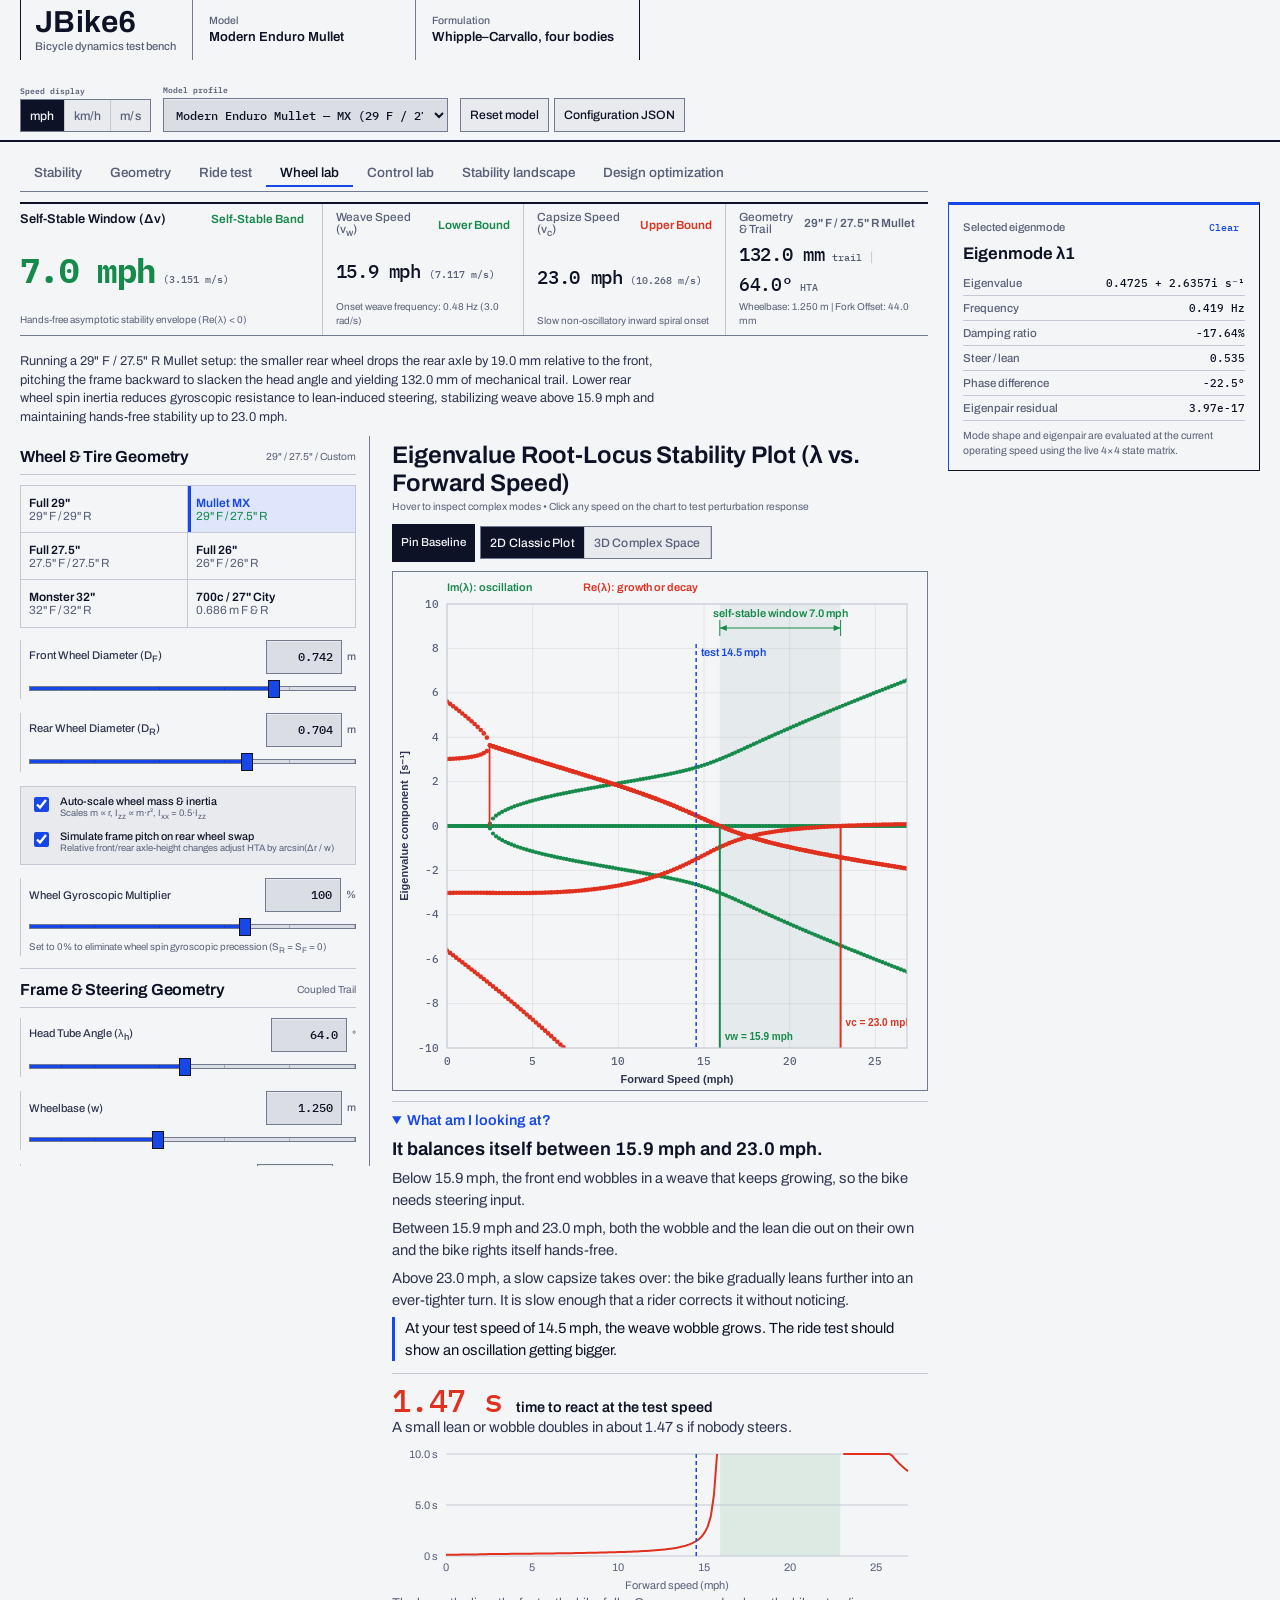
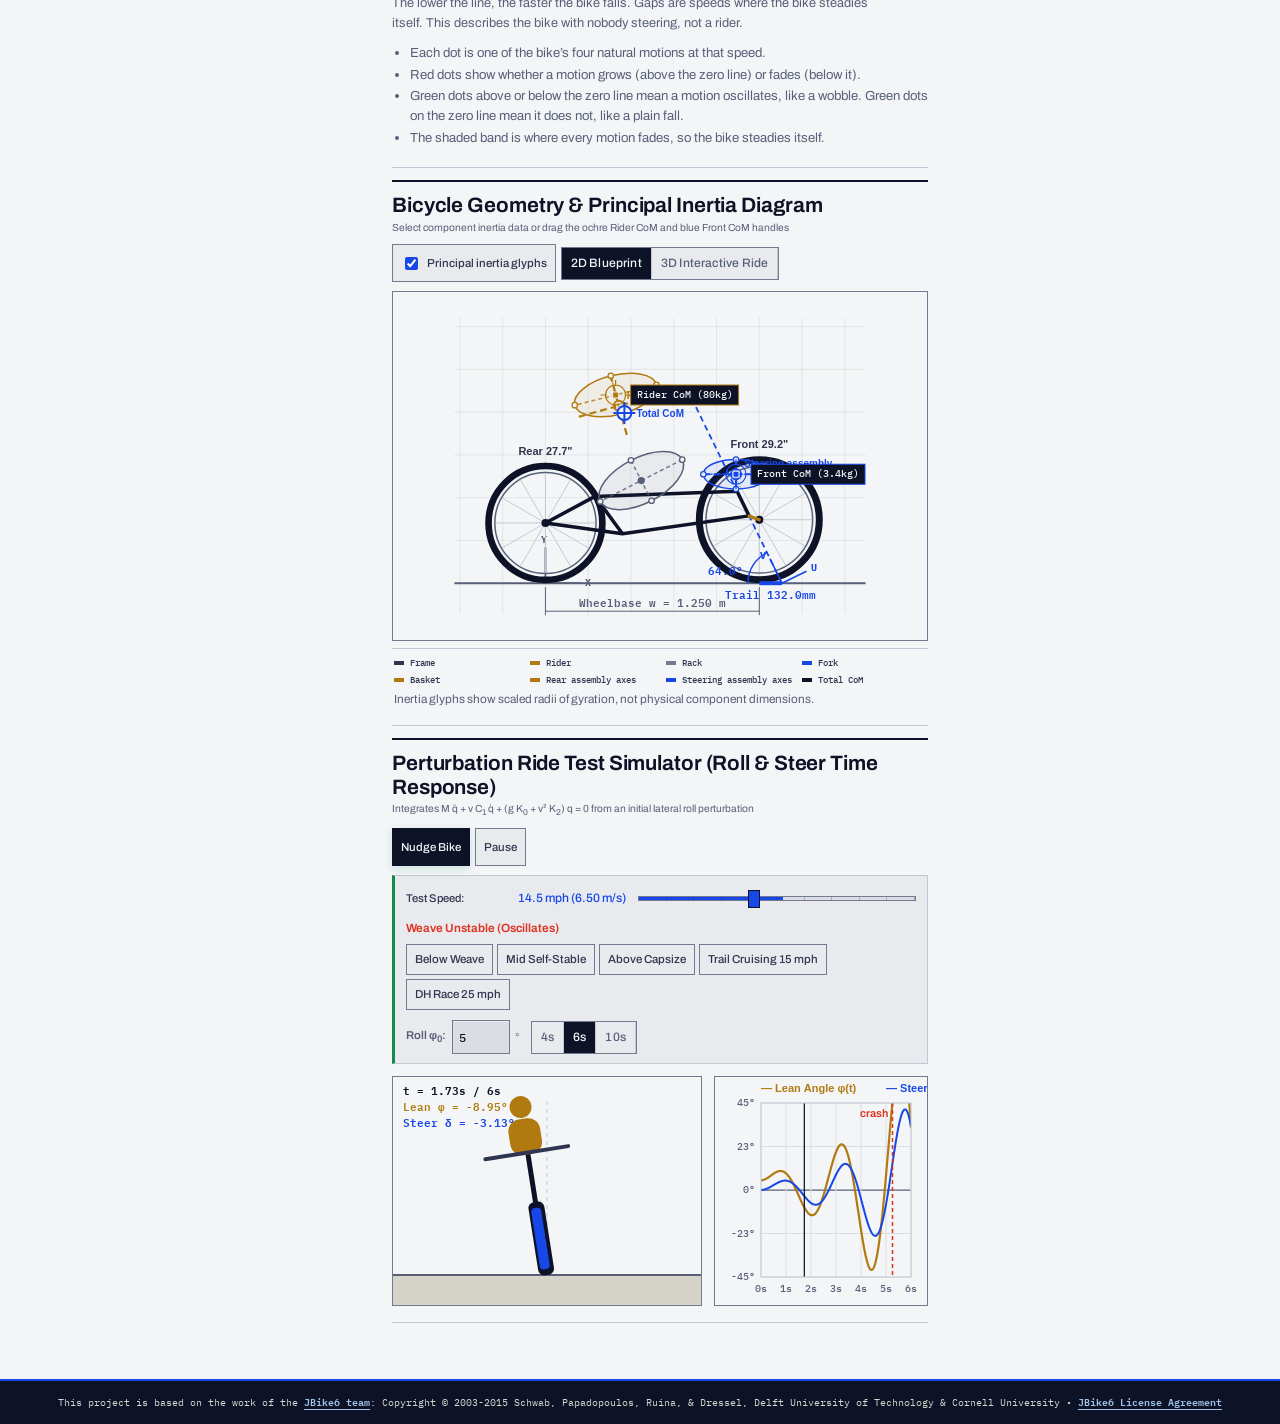
==== index.html @ 54d2ebb8 "Fix wheelbase scaling in the bicycle model, massless-body inertia and Control lab transfer function " ====
<!DOCTYPE html>
<html lang="en">
<head>
  <meta charset="UTF-8" />
  <meta name="viewport" content="width=device-width, initial-scale=1.0" />
  <title>JBike6 — Bicycle Dynamics Workbench</title>
  <style>
    :root {
      --bg-app: #f1f5f9;
      --bg-card: #ffffff;
      --bg-subtle: #f4f5f7;
      --bg-header: #0d1226;
      --bg-header-ctrl: #233a52;
      --border-light: #dadde3;
      --border-mid: #c3c8d4;
      --text-main: #0d1226;
      --text-body: #2f3550;
      --text-muted: #586079;
      --accent-emerald: #059669;
      --accent-emerald-dark: #047857;
      --accent-emerald-bg: #ecfdf5;
      --accent-indigo: #1747e6;
      --accent-indigo-bg: #eef2ff;
      --accent-amber: #d97706;
      --accent-amber-bg: #fffbeb;
      --accent-rose: #e11d48;
      --accent-rose-bg: #fff1f2;
      --font-sans: system-ui, -apple-system, BlinkMacSystemFont, "Segoe UI", Roboto, "Helvetica Neue", Arial, sans-serif;
      --font-mono: ui-monospace, SFMono-Regular, Menlo, Monaco, Consolas, "Liberation Mono", "Courier New", monospace;
      --shadow-sm: 0 1px 3px rgba(15, 23, 42, 0.06), 0 1px 2px rgba(15, 23, 42, 0.04);
      --shadow-md: 0 4px 12px rgba(15, 23, 42, 0.08);
    }

    *, *::before, *::after {
      box-sizing: border-box;
    }

    body {
      margin: 0;
      background-color: var(--bg-app);
      color: var(--text-body);
      font-family: var(--font-sans);
      line-height: 1.45;
      -webkit-font-smoothing: antialiased;
    }

    .tabular-nums {
      font-variant-numeric: tabular-nums;
      font-family: var(--font-mono);
    }

    /* Header */
    .app-header {
      position: sticky;
      top: 0;
      z-index: 40;
      background: var(--bg-header);
      color: #f4f5f7;
      border-bottom: 1px solid #233a52;
      box-shadow: 0 2px 10px rgba(2, 6, 23, 0.25);
    }

    .header-inner {
      max-width: 1640px;
      margin: 0 auto;
      padding: 0.7rem 1.25rem;
      display: flex;
      flex-wrap: wrap;
      align-items: center;
      justify-content: space-between;
      gap: 0.75rem;
    }

    .brand-group {
      display: flex;
      align-items: center;
      gap: 0.75rem;
    }

    .brand-icon {
      width: 40px;
      height: 40px;
      border-radius: 12px;
      background: rgba(16, 185, 129, 0.14);
      border: 1px solid rgba(52, 211, 153, 0.35);
      display: flex;
      align-items: center;
      justify-content: center;
      flex-shrink: 0;
    }

    .brand-title-row {
      display: flex;
      align-items: center;
      gap: 0.5rem;
      flex-wrap: wrap;
    }

    .brand-title {
      margin: 0;
      font-size: 1.05rem;
      font-weight: 700;
      color: #ffffff;
      letter-spacing: -0.01em;
    }

    .brand-badge {
      font-size: 0.68rem;
      font-weight: 600;
      padding: 0.15rem 0.55rem;
      border-radius: 999px;
      background: rgba(16, 185, 129, 0.2);
      color: #8fd0a5;
      border: 1px solid rgba(52, 211, 153, 0.35);
    }

    .brand-sub {
      margin: 0.1rem 0 0;
      font-size: 0.75rem;
      color: #94a3b8;
    }

    .header-actions {
      display: flex;
      flex-wrap: wrap;
      align-items: center;
      gap: 0.6rem;
    }

    /* Segmented Toggle Pills */
    .seg-group {
      display: inline-flex;
      background: var(--bg-header-ctrl);
      padding: 3px;
      border-radius: 10px;
      border: 1px solid #2f3550;
    }

    .seg-group.light {
      background: #dadde3;
      border-color: var(--border-light);
    }

    .seg-btn {
      border: none;
      background: transparent;
      color: #c3c8d4;
      font-size: 0.75rem;
      font-weight: 600;
      padding: 0.3rem 0.65rem;
      border-radius: 7px;
      cursor: pointer;
      transition: all 0.15s ease;
      font-family: var(--font-sans);
    }

    .seg-btn:hover {
      color: #ffffff;
    }

    .seg-btn.active {
      background: var(--accent-emerald);
      color: #ffffff;
      box-shadow: 0 1px 3px rgba(0, 0, 0, 0.25);
    }

    .seg-group.light .seg-btn {
      color: var(--text-muted);
    }

    .seg-group.light .seg-btn:hover {
      color: var(--text-main);
    }

    .seg-group.light .seg-btn.active {
      background: #ffffff;
      color: var(--text-main);
      box-shadow: 0 1px 2px rgba(15, 23, 42, 0.1);
    }

    .preset-select {
      background: var(--bg-header-ctrl);
      color: #ffffff;
      border: 1px solid #2f3550;
      border-radius: 10px;
      padding: 0.42rem 0.75rem;
      font-size: 0.8rem;
      font-weight: 500;
      min-width: 240px;
      cursor: pointer;
      outline: none;
    }

    .preset-select:focus {
      border-color: #10b981;
      box-shadow: 0 0 0 2px rgba(16, 185, 129, 0.25);
    }

    .hdr-btn {
      background: var(--bg-header-ctrl);
      color: #dadde3;
      border: 1px solid #2f3550;
      border-radius: 10px;
      padding: 0.4rem 0.7rem;
      font-size: 0.75rem;
      font-weight: 600;
      cursor: pointer;
      transition: all 0.15s ease;
    }

    .hdr-btn:hover {
      background: #2f3550;
      color: #ffffff;
    }

    /* Main Container */
    .main-wrap {
      max-width: 1640px;
      margin: 0 auto;
      padding: 1rem 1.25rem 2rem;
      display: flex;
      flex-direction: column;
      gap: 1rem;
    }

    /* KPI Grid */
    .kpi-grid {
      display: grid;
      grid-template-columns: repeat(4, 1fr);
      gap: 0.85rem;
    }

    @media (max-width: 1200px) {
      .kpi-grid {
        grid-template-columns: repeat(2, 1fr);
      }
    }

    @media (max-width: 640px) {
      .kpi-grid {
        grid-template-columns: 1fr;
      }
    }

    .kpi-card {
      background: var(--bg-card);
      border: 1px solid var(--border-light);
      border-radius: 14px;
      padding: 0.9rem 1.05rem;
      box-shadow: var(--shadow-sm);
      display: flex;
      flex-direction: column;
      justify-content: space-between;
    }

    .kpi-top {
      display: flex;
      align-items: center;
      justify-content: space-between;
      gap: 0.5rem;
    }

    .kpi-label {
      font-size: 0.7rem;
      font-weight: 700;
      text-transform: uppercase;
      letter-spacing: 0.05em;
      color: var(--text-muted);
    }

    .pill-badge {
      font-size: 0.68rem;
      font-weight: 600;
      padding: 0.15rem 0.5rem;
      border-radius: 999px;
      white-space: nowrap;
    }

    .pill-emerald { background: var(--accent-emerald-bg); color: var(--accent-emerald-dark); border: 1px solid #a7f3d0; }
    .pill-rose { background: var(--accent-rose-bg); color: #e0301e; border: 1px solid #fecdd3; }
    .pill-indigo { background: var(--accent-indigo-bg); color: #3730a3; border: 1px solid #c7d2fe; }
    .pill-amber { background: var(--accent-amber-bg); color: #b45309; border: 1px solid #fde68a; }
    .pill-slate { background: #dadde3; color: #2f3550; border: 1px solid #c3c8d4; }

    .kpi-val-row {
      margin-top: 0.45rem;
      display: flex;
      align-items: baseline;
      gap: 0.5rem;
      flex-wrap: wrap;
    }

    .kpi-val {
      font-size: 1.45rem;
      font-weight: 700;
      color: var(--text-main);
    }

    .kpi-val.emerald { color: var(--accent-emerald-dark); }
    .kpi-val.rose { color: var(--accent-rose); }

    .kpi-sec {
      font-size: 0.76rem;
      font-weight: 500;
      color: var(--text-muted);
    }

    .kpi-sub {
      margin: 0.35rem 0 0;
      font-size: 0.74rem;
      color: var(--text-muted);
    }

    /* Insight Banner */
    .insight-banner {
      background: linear-gradient(135deg, #0d1226 0%, #233a52 100%);
      color: #dadde3;
      border-radius: 14px;
      padding: 0.75rem 1rem;
      border: 1px solid #2f3550;
      display: flex;
      align-items: flex-start;
      gap: 0.75rem;
      box-shadow: var(--shadow-sm);
    }

    .insight-icon {
      width: 28px;
      height: 28px;
      border-radius: 8px;
      background: rgba(16, 185, 129, 0.18);
      border: 1px solid rgba(52, 211, 153, 0.35);
      color: #34d399;
      display: flex;
      align-items: center;
      justify-content: center;
      flex-shrink: 0;
      margin-top: 1px;
    }

    .insight-text {
      font-size: 0.82rem;
      line-height: 1.5;
      color: #dadde3;
    }

    .insight-tag {
      font-weight: 700;
      color: #34d399;
      text-transform: uppercase;
      font-size: 0.72rem;
      letter-spacing: 0.04em;
      margin-right: 0.4rem;
    }

    /* Main 2-Column Workspace */
    .workspace-grid {
      display: grid;
      grid-template-columns: 390px 1fr;
      gap: 1rem;
      align-items: start;
    }

    @media (max-width: 1080px) {
      .workspace-grid {
        grid-template-columns: 1fr;
      }
    }

    .controls-col, .viz-col {
      display: flex;
      flex-direction: column;
      gap: 1rem;
    }

    .panel-card {
      background: var(--bg-card);
      border: 1px solid var(--border-light);
      border-radius: 16px;
      padding: 1.05rem 1.15rem;
      box-shadow: var(--shadow-sm);
    }

    .panel-head {
      display: flex;
      align-items: center;
      justify-content: space-between;
      gap: 0.5rem;
      padding-bottom: 0.65rem;
      margin-bottom: 0.85rem;
      border-bottom: 1px solid #dadde3;
      flex-wrap: wrap;
    }

    .panel-title {
      margin: 0;
      font-size: 0.9rem;
      font-weight: 700;
      color: var(--text-main);
      display: flex;
      align-items: center;
      gap: 0.5rem;
    }

    .dot {
      width: 8px;
      height: 8px;
      border-radius: 50%;
      display: inline-block;
    }

    .panel-hint {
      font-size: 0.72rem;
      color: var(--text-muted);
    }

    /* Quick Wheel Grid */
    .wheel-grid {
      display: grid;
      grid-template-columns: repeat(2, 1fr);
      gap: 0.45rem;
      margin-bottom: 0.9rem;
    }

    .wheel-pill {
      border: 1px solid var(--border-light);
      background: var(--bg-subtle);
      border-radius: 10px;
      padding: 0.45rem 0.6rem;
      text-align: left;
      cursor: pointer;
      transition: all 0.15s ease;
      font-family: var(--font-sans);
    }

    .wheel-pill:hover {
      border-color: #8fd0a5;
      background: var(--accent-emerald-bg);
    }

    .wheel-pill.active {
      border-color: var(--accent-emerald);
      background: var(--accent-emerald-bg);
      box-shadow: inset 0 0 0 1px var(--accent-emerald);
    }

    .wheel-pill-title {
      display: block;
      font-size: 0.76rem;
      font-weight: 700;
      color: var(--text-main);
    }

    .wheel-pill.active .wheel-pill-title {
      color: #168a4a;
    }

    .wheel-pill-sub {
      display: block;
      font-size: 0.67rem;
      color: var(--text-muted);
    }

    .wheel-pill.active .wheel-pill-sub {
      color: var(--accent-emerald-dark);
    }

    /* Sliders & Form Inputs */
    .ctrl-group {
      margin-bottom: 0.8rem;
    }

    .ctrl-group:last-child {
      margin-bottom: 0;
    }

    .ctrl-label-row {
      display: flex;
      justify-content: space-between;
      align-items: center;
      font-size: 0.76rem;
      margin-bottom: 0.25rem;
    }

    .ctrl-label {
      font-weight: 600;
      color: var(--text-body);
    }

    .ctrl-val {
      font-weight: 600;
      color: var(--accent-emerald-dark);
      font-size: 0.75rem;
    }

    .ctrl-val.indigo { color: var(--accent-indigo); }
    .ctrl-val.amber { color: var(--accent-amber); }
    .ctrl-val.slate { color: var(--text-main); }

    input[type="range"].sci-slider {
      -webkit-appearance: none;
      appearance: none;
      width: 100%;
      height: 6px;
      background: #dadde3;
      border-radius: 999px;
      outline: none;
      cursor: pointer;
    }

    input[type="range"].sci-slider:hover {
      background: #c3c8d4;
    }

    input[type="range"].sci-slider::-webkit-slider-thumb {
      -webkit-appearance: none;
      appearance: none;
      width: 16px;
      height: 16px;
      border-radius: 50%;
      background: var(--accent-emerald);
      border: 2px solid #ffffff;
      box-shadow: 0 1px 4px rgba(15, 23, 42, 0.3);
      cursor: grab;
      transition: transform 0.1s ease;
    }

    input[type="range"].sci-slider::-webkit-slider-thumb:hover {
      transform: scale(1.12);
      background: var(--accent-emerald-dark);
    }

    input[type="range"].sci-slider::-moz-range-thumb {
      width: 16px;
      height: 16px;
      border-radius: 50%;
      background: var(--accent-emerald);
      border: 2px solid #ffffff;
      box-shadow: 0 1px 4px rgba(15, 23, 42, 0.3);
      cursor: grab;
    }

    .ctrl-note {
      margin: 0.2rem 0 0;
      font-size: 0.68rem;
      color: var(--text-muted);
    }

    .check-box-card {
      background: var(--bg-subtle);
      border: 1px solid var(--border-light);
      border-radius: 10px;
      padding: 0.65rem 0.75rem;
      display: flex;
      flex-direction: column;
      gap: 0.55rem;
      margin-bottom: 0.85rem;
    }

    .check-row {
      display: flex;
      align-items: flex-start;
      gap: 0.5rem;
      cursor: pointer;
      user-select: none;
      font-size: 0.75rem;
    }

    .check-row input[type="checkbox"] {
      margin-top: 2px;
      accent-color: var(--accent-emerald);
      width: 15px;
      height: 15px;
      cursor: pointer;
    }

    .check-title {
      font-weight: 600;
      color: var(--text-main);
      display: block;
    }

    .check-desc {
      font-size: 0.68rem;
      color: var(--text-muted);
      display: block;
    }

    .two-col-inputs {
      display: grid;
      grid-template-columns: 1fr 1fr;
      gap: 0.65rem;
    }

    .three-col-inputs {
      display: grid;
      grid-template-columns: repeat(3, 1fr);
      gap: 0.5rem;
    }

    .num-field {
      display: flex;
      flex-direction: column;
      gap: 0.2rem;
    }

    .num-field label {
      font-size: 0.69rem;
      font-weight: 600;
      color: var(--text-muted);
    }

    .num-input {
      width: 100%;
      padding: 0.36rem 0.5rem;
      border-radius: 8px;
      border: 1px solid var(--border-mid);
      font-family: var(--font-mono);
      font-size: 0.76rem;
      color: var(--text-main);
      background: #ffffff;
    }

    .num-input:focus {
      outline: none;
      border-color: var(--accent-emerald);
      box-shadow: 0 0 0 2px rgba(16, 185, 129, 0.18);
    }

    .mini-chip-row {
      display: flex;
      flex-wrap: wrap;
      gap: 0.35rem;
      margin-top: 0.4rem;
    }

    .mini-chip {
      border: 1px solid var(--border-light);
      background: var(--bg-subtle);
      color: var(--text-body);
      font-size: 0.69rem;
      font-weight: 600;
      padding: 0.25rem 0.5rem;
      border-radius: 7px;
      cursor: pointer;
      transition: all 0.12s ease;
    }

    .mini-chip:hover {
      background: #dadde3;
      color: var(--text-main);
    }

    .mini-chip.active {
      background: var(--accent-indigo-bg);
      border-color: #a5b4fc;
      color: #3730a3;
    }

    /* Visualization Canvases */
    .viz-header {
      display: flex;
      flex-wrap: wrap;
      align-items: center;
      justify-content: space-between;
      gap: 0.65rem;
      margin-bottom: 0.65rem;
    }

    .viz-title {
      margin: 0;
      font-size: 0.96rem;
      font-weight: 700;
      color: var(--text-main);
    }

    .viz-sub {
      margin: 0.15rem 0 0;
      font-size: 0.75rem;
      color: var(--text-muted);
    }

    .viz-toolbar {
      display: flex;
      flex-wrap: wrap;
      align-items: center;
      gap: 0.45rem;
    }

    .btn-action {
      border: 1px solid var(--border-mid);
      background: #ffffff;
      color: var(--text-main);
      font-size: 0.74rem;
      font-weight: 600;
      padding: 0.38rem 0.7rem;
      border-radius: 9px;
      cursor: pointer;
      display: inline-flex;
      align-items: center;
      gap: 0.35rem;
      transition: all 0.15s ease;
    }

    .btn-action:hover {
      background: #dadde3;
    }

    .btn-action.primary {
      background: var(--accent-emerald);
      border-color: var(--accent-emerald);
      color: #ffffff;
    }

    .btn-action.primary:hover {
      background: var(--accent-emerald-dark);
    }

    .btn-action.indigo {
      background: var(--accent-indigo-bg);
      border-color: #c7d2fe;
      color: #3730a3;
    }

    .btn-action.indigo:hover {
      background: #e0e7ff;
    }

    .canvas-stage {
      position: relative;
      width: 100%;
      border-radius: 12px;
      overflow: hidden;
      border: 1px solid var(--border-light);
      background: var(--bg-subtle);
    }

    .canvas-stage.geom-h { height: 350px; }
    .canvas-stage.root-h { height: 380px; }

    canvas {
      display: block;
      width: 100%;
      height: 100%;
    }

    .overlay-badge {
      position: absolute;
      top: 10px;
      left: 10px;
      background: rgba(15, 23, 42, 0.88);
      color: #f4f5f7;
      font-size: 0.72rem;
      font-family: var(--font-mono);
      padding: 0.3rem 0.6rem;
      border-radius: 8px;
      pointer-events: none;
    }

    .camera-hint {
      position: absolute;
      bottom: 10px;
      right: 10px;
      background: rgba(15, 23, 42, 0.78);
      color: #dadde3;
      font-size: 0.69rem;
      padding: 0.25rem 0.55rem;
      border-radius: 7px;
      pointer-events: none;
    }

    .hover-card {
      position: absolute;
      top: 10px;
      right: 10px;
      background: rgba(15, 23, 42, 0.94);
      color: #f4f5f7;
      border: 1px solid #2f3550;
      border-radius: 10px;
      padding: 0.6rem 0.75rem;
      font-size: 0.72rem;
      pointer-events: none;
      min-width: 225px;
      box-shadow: var(--shadow-md);
    }

    .hover-card-head {
      display: flex;
      justify-content: space-between;
      align-items: center;
      border-bottom: 1px solid #2f3550;
      padding-bottom: 0.3rem;
      margin-bottom: 0.35rem;
      font-family: var(--font-mono);
      font-weight: 700;
    }

    .legend-bar {
      display: flex;
      flex-wrap: wrap;
      align-items: center;
      gap: 0.9rem;
      font-size: 0.72rem;
      font-weight: 500;
      color: var(--text-body);
      margin-bottom: 0.55rem;
    }

    .leg-item {
      display: inline-flex;
      align-items: center;
      gap: 0.35rem;
    }

    .leg-swatch {
      width: 12px;
      height: 4px;
      border-radius: 2px;
      display: inline-block;
    }

    /* Perturbation Simulator Controls & Split Layout */
    .sim-bar {
      background: var(--bg-subtle);
      border: 1px solid var(--border-light);
      border-radius: 12px;
      padding: 0.75rem 0.85rem;
      margin-bottom: 0.75rem;
      display: flex;
      flex-direction: column;
      gap: 0.6rem;
    }

    .sim-slider-row {
      display: flex;
      flex-wrap: wrap;
      align-items: center;
      gap: 0.75rem;
    }

    .sim-split {
      display: grid;
      grid-template-columns: 310px 1fr;
      gap: 0.75rem;
    }

    @media (max-width: 780px) {
      .sim-split {
        grid-template-columns: 1fr;
      }
    }

    .sim-canvas-box {
      position: relative;
      height: 230px;
      border-radius: 12px;
      overflow: hidden;
      border: 1px solid var(--border-light);
      background: var(--bg-subtle);
    }

    .hidden {
      display: none !important;
    }

    /* Footer Attribution */
    .app-footer {
      background: #0d1226;
      color: #c3c8d4;
      border-top: 1px solid #233a52;
      padding: 1.25rem 1.25rem;
      margin-top: 1.5rem;
      text-align: center;
      font-size: 0.82rem;
    }

    .app-footer a {
      color: #34d399;
      font-weight: 600;
      text-decoration: underline;
      text-underline-offset: 3px;
    }

    .app-footer a:hover {
      color: #8fd0a5;
    }

    /* Modal Dialog for JSON Import/Export */
    .modal-backdrop {
      position: fixed;
      inset: 0;
      background: rgba(2, 6, 23, 0.6);
      display: flex;
      align-items: center;
      justify-content: center;
      z-index: 60;
      padding: 1rem;
    }

    .modal-box {
      background: #ffffff;
      border-radius: 16px;
      max-width: 560px;
      width: 100%;
      padding: 1.25rem;
      box-shadow: 0 20px 40px rgba(2, 6, 23, 0.3);
      border: 1px solid var(--border-light);
    }

    .json-area {
      width: 100%;
      height: 220px;
      font-family: var(--font-mono);
      font-size: 0.74rem;
      padding: 0.65rem;
      border-radius: 10px;
      border: 1px solid var(--border-mid);
      background: #f4f5f7;
      color: #0d1226;
      resize: vertical;
      margin: 0.65rem 0;
    }

    /* Eigenvalue Math Explorer and modal analysis */
    .eigen-lab-panel { margin-top: 1rem; padding: 1rem; border: 1px solid var(--border-light); border-radius: 15px; background: linear-gradient(180deg,#fbfdff,#f6fafc); }
    .eigen-lab-heading, .eigen-mode-heading, .optimization-inspector-head { display:flex; align-items:flex-start; justify-content:space-between; gap:.9rem; flex-wrap:wrap; }
    .eigen-kicker, .optimization-kicker { color:#1747e6; font:750 .65rem/1.2 var(--font-mono); letter-spacing:.13em; }
    .eigen-lab-heading h3 { margin:.3rem 0; color:var(--text-main); font-size:1.08rem; }
    .eigen-lab-heading p, .eigen-mode-heading p { margin:0; max-width:760px; color:var(--text-muted); font-size:.76rem; line-height:1.5; }
    .eigen-equation-banner { margin:.85rem 0; padding:.9rem 1rem; border-radius:12px; background:#0e2736; color:#effcf9; text-align:center; }
    .eigen-equation-main { font:700 clamp(.94rem,2vw,1.18rem)/1.5 var(--font-mono); letter-spacing:-.025em; }
    .eigen-equation-sub { margin-top:.25rem; color:#a9c6d0; font:.69rem/1.5 var(--font-mono); }
    .eigen-math-grid { display:grid; grid-template-columns:repeat(2,minmax(0,1fr)); gap:.7rem; }
    .eigen-math-card { min-width:0; padding:.85rem; border:1px solid #dadde3; border-radius:12px; background:#fff; }
    .eigen-step-heading { display:flex; align-items:flex-start; gap:.55rem; margin-bottom:.65rem; }
    .eigen-step-heading > span { display:grid; place-items:center; width:25px; height:25px; flex:0 0 auto; border-radius:8px; background:#e0f2f1; color:#1747e6; font:750 .72rem var(--font-mono); }
    .eigen-step-heading strong { display:block; color:#0d1226; font-size:.76rem; }
    .eigen-step-heading small { display:block; margin-top:.1rem; color:#727a92; font-size:.65rem; line-height:1.4; }
    .eigen-matrix-list { display:grid; grid-template-columns:repeat(3,minmax(0,1fr)); gap:.45rem; }
    .eigen-matrix-card { min-width:0; padding:.5rem; border-radius:8px; background:#f4f5f7; }
    .eigen-matrix-name { display:flex; flex-wrap:wrap; justify-content:space-between; gap:.2rem; margin-bottom:.35rem; color:#33495b; font:700 .69rem var(--font-mono); }
    .eigen-matrix-name span { color:#8293a2; font:500 .57rem var(--font-sans); }
    .eigen-matrix-grid { display:grid; grid-template-columns:repeat(2,minmax(0,1fr)); gap:.22rem; color:#263b4c; font:.62rem var(--font-mono); font-variant-numeric:tabular-nums; }
    .eigen-matrix-grid span { min-width:0; padding:.22rem .14rem; border-radius:4px; background:#fff; text-align:right; overflow:hidden; }
    .eigen-matrix-grid.four { grid-template-columns:repeat(4,minmax(0,1fr)); }
    .eigen-matrix-grid.four span { font-size:.59rem; }
    .eigen-state-matrix .eigen-matrix-card { background:#f4f5f7; }
    .eigen-matrix-card.wide { width:100%; }
    .eigen-math-explain, .eigen-poly-note, .eigen-footnote { margin-top:.5rem; color:#727a92; font-size:.65rem; line-height:1.5; }
    .eigen-poly-equation { color:#1747e6; font:750 .85rem var(--font-mono); }
    .eigen-poly-expanded { margin-top:.45rem; color:#172f42; font:650 .77rem/1.7 var(--font-mono); overflow-wrap:anywhere; }
    .eigen-root-list { display:flex; flex-wrap:wrap; gap:.4rem; }
    .eigen-root-chip { display:flex; flex-direction:column; gap:.12rem; padding:.42rem .55rem; border:1px solid #d8e2ea; border-radius:8px; background:#f7fafc; color:#34495a; cursor:pointer; text-align:left; }
    .eigen-root-chip span { font:.64rem var(--font-mono); }
    .eigen-root-chip.stable { border-left:3px solid #1747e6; }
    .eigen-root-chip.unstable { border-left:3px solid #e05252; }
    .eigen-root-chip.neutral { border-left:3px solid #d69b38; }
    .eigen-root-chip.selected { outline:2px solid #2563eb; outline-offset:1px; background:#eff6ff; }
    .eigen-math-status { margin-top:.5rem; color:#65798a; font-size:.65rem; line-height:1.45; }
    .eigen-math-status[data-kind="error"] { color:#e0301e; }
    .eigen-math-status[data-kind="success"] { color:#1747e6; }
    .eigen-mode-heading { margin-top:1rem; padding-top:.9rem; border-top:1px solid #e5edf2; }
    .eigen-mode-heading h4 { margin:0 0 .25rem; color:#0d1226; font-size:.88rem; }
    .eigen-mode-controls { display:flex; flex-direction:column; gap:.25rem; min-width:180px; }
    .eigen-mode-controls label { color:#64798a; font-size:.65rem; font-weight:700; }
    .eigen-mode-select { min-width:180px; }
    .eigen-mode-stats { display:grid; grid-template-columns:repeat(6,minmax(0,1fr)); gap:.45rem; margin:.75rem 0; }
    .eigen-stat { min-width:0; padding:.55rem .6rem; border:1px solid #e0e8ee; border-radius:9px; background:#fff; }
    .eigen-stat span { display:block; min-height:2em; color:#727a92; font-size:.59rem; line-height:1.35; }
    .eigen-stat strong { display:block; margin-top:.2rem; color:#0d1226; font:700 .78rem var(--font-mono); overflow-wrap:anywhere; }
    .eigen-mode-visual { display:grid; grid-template-columns:minmax(0,1.6fr) minmax(220px,.7fr); gap:.7rem; }
    .eigen-state-vector { display:flex; flex-wrap:wrap; align-items:center; gap:.45rem .8rem; margin:.7rem 0; padding:.6rem .7rem; border:1px solid #dadde3; border-radius:9px; background:#f4f5f7; }
    .eigen-state-vector strong { color:#334e60; font-size:.67rem; }
    .eigen-state-vector code { color:#1747e6; font:.7rem var(--font-mono); overflow-wrap:anywhere; }
    .eigen-state-vector span { color:#727a92; font-size:.61rem; }
    .eigen-verification-panel { margin:.65rem 0 .8rem; padding:.75rem; border:1px solid #dadde3; border-radius:11px; background:#fff; }
    .eigen-verification-head { display:flex; justify-content:space-between; align-items:flex-start; gap:.6rem; flex-wrap:wrap; }
    .eigen-verification-head strong { display:block; color:#0d1226; font-size:.72rem; }
    .eigen-verification-head span { display:block; margin-top:.15rem; color:#727a92; font-size:.62rem; }
    .eigenpair-readout { color:#1747e6; font:650 .65rem/1.5 var(--font-mono); text-align:right; }
    #eigenpairCanvas { display:block; width:100%; height:176px; margin-top:.35rem; }
    .eigenpair-legend { display:flex; flex-wrap:wrap; gap:.8rem; color:#727a92; font-size:.6rem; }
    .eigenpair-legend span { display:flex; align-items:center; gap:.3rem; }
    .eigenpair-swatch { display:inline-block; width:9px; height:9px; border-radius:2px; }
    .eigenpair-swatch.ax { background:#1747e6; }
    .eigenpair-swatch.lx { background:#1747e6; }
    .eigen-mode-canvas-box { min-width:0; min-height:300px; border:1px solid #dadde3; border-radius:11px; overflow:hidden; background:#f4f5f7; }
    #eigenmodeCanvas { display:block; width:100%; height:300px; }
    .eigen-mode-side { display:flex; flex-direction:column; align-items:stretch; gap:.65rem; }
    .eigen-mode-callout { padding:.75rem; border-radius:10px; background:#f0f6f8; color:#3e5568; }
    .eigen-mode-callout strong { font-size:.72rem; }
    .eigen-mode-callout p { margin:.3rem 0 0; font-size:.66rem; line-height:1.5; }
    .eigen-phase-control { display:grid; grid-template-columns:1fr auto; gap:.4rem; align-items:center; color:#52697b; font-size:.68rem; font-weight:650; }
    .eigen-phase-control input { grid-column:1/-1; width:100%; accent-color:#1747e6; }
    .eigen-footnote { padding-top:.65rem; border-top:1px solid #e4edf2; }

    /* Speed-interval design optimization laboratory */
    .optimization-workspace { display:flex; flex-direction:column; gap:.9rem; min-width:0; }
    .optimization-hero { display:flex; align-items:center; justify-content:space-between; gap:1rem; flex-wrap:wrap; padding:1.35rem 1.5rem; border-radius:17px; color:#effbf9; background:linear-gradient(115deg,#102536,#124a50); }
    .optimization-hero h2 { margin:.35rem 0; color:#fff; font-size:clamp(1.35rem,2.4vw,1.9rem); letter-spacing:-.035em; }
    .optimization-hero p { max-width:680px; margin:0; color:#bed4dc; font-size:.8rem; line-height:1.5; }
    .optimization-objective { min-width:220px; padding:.8rem .9rem; border:1px solid rgba(167,243,208,.2); border-radius:12px; background:rgba(1,19,30,.26); }
    .optimization-objective span, .optimization-objective small { display:block; color:#a8c9d0; font-size:.62rem; }
    .optimization-objective strong { display:block; margin:.25rem 0; color:#d1fae5; font:750 .95rem var(--font-mono); }
    .optimization-layout { display:grid; grid-template-columns:minmax(260px,320px) minmax(0,1fr); gap:.85rem; align-items:start; }
    .optimization-controls { display:flex; flex-direction:column; gap:.6rem; padding:1rem; }
    .optimization-controls .landscape-field input, .optimization-controls .landscape-field select { width:100%; }
    .opt-speed-grid { display:grid; grid-template-columns:repeat(2,minmax(0,1fr)); gap:.45rem; }
    .opt-action-row { display:flex; gap:.45rem; flex-wrap:wrap; }
    .opt-action-row .btn-action { flex:1; justify-content:center; }
    .optimization-progress { width:100%; height:7px; accent-color:#079b79; }
    .optimization-results { display:flex; flex-direction:column; gap:.8rem; min-width:0; }
    .optimization-map-card, .optimization-inspector { min-width:0; padding:.9rem; }
    .optimization-canvas-stage { height:clamp(340px,44vw,520px); min-height:320px; border:1px solid #dadde3; border-radius:11px; overflow:hidden; background:#f4f5f7; }
    #optimizationCanvas { display:block; width:100%; height:100%; }
    .optimization-legend { display:flex; flex-wrap:wrap; gap:.8rem; margin-top:.55rem; color:#687d8d; font-size:.64rem; }
    .optimization-legend span { display:inline-flex; align-items:center; gap:.32rem; }
    .optimization-swatch { width:10px; height:10px; border-radius:3px; display:inline-block; }
    .optimization-swatch.better { background:#1747e6; }
    .optimization-swatch.neutral { background:#dadde3; border:1px solid #c3c8d4; }
    .optimization-swatch.worse { background:#e14b4b; }
    .optimization-inspector-head { align-items:center; }
    .optimization-selection-detail { margin-top:.65rem; }
    .opt-detail-grid { display:grid; grid-template-columns:repeat(4,minmax(0,1fr)); gap:.45rem; }
    .opt-detail-grid > div { min-width:0; padding:.55rem; border-radius:8px; background:#f4f5f7; }
    .opt-detail-grid span { display:block; color:#727a92; font-size:.61rem; }
    .opt-detail-grid strong { display:block; margin-top:.22rem; color:#0d1226; font:700 .72rem var(--font-mono); overflow-wrap:anywhere; }
    .opt-detail-status { margin-top:.55rem; padding:.55rem .65rem; border-radius:8px; background:#fff7ed; color:#9a3412; font-size:.7rem; }
    .opt-detail-status.stable { background:#ecfdf5; color:#047857; }
    .opt-detail-foot { margin-top:.45rem; color:#727a92; font-size:.64rem; line-height:1.5; }
    .optimization-ranking-wrap { margin-top:.85rem; padding-top:.75rem; border-top:1px solid #e4edf2; }
    .optimization-ranking-wrap h4 { margin:0 0 .45rem; color:#20384b; font-size:.75rem; }
    .optimization-ranking { display:grid; grid-template-columns:repeat(5,minmax(0,1fr)); gap:.45rem; }
    .opt-ranking-row { display:flex; align-items:center; gap:.45rem; min-width:0; padding:.48rem; border:1px solid #e0e8ee; border-radius:8px; background:#fafcfd; color:#34495a; cursor:pointer; text-align:left; }
    .opt-rank-number { display:grid; place-items:center; width:20px; height:20px; flex:0 0 auto; border-radius:6px; background:#e0f2f1; color:#1747e6; font:750 .65rem var(--font-mono); }
    .opt-ranking-row span:nth-child(2) { display:flex; flex-direction:column; min-width:0; font-size:.62rem; }
    .opt-ranking-row small { color:#727a92; font-size:.58rem; }
    .opt-rank-score { margin-left:auto; font:700 .61rem var(--font-mono); overflow-wrap:anywhere; }
    .optimization-method-note { padding:.75rem .9rem; border:1px solid #dadde3; border-radius:10px; background:#f8fbfd; color:#65798a; font-size:.68rem; line-height:1.55; }
    .optimization-method-note strong { color:#334e60; }
    @media (max-width:1050px) {
      .eigen-mode-stats { grid-template-columns:repeat(3,minmax(0,1fr)); }
      .optimization-ranking { grid-template-columns:repeat(2,minmax(0,1fr)); }
      .optimization-layout { grid-template-columns:minmax(240px,300px) minmax(0,1fr); }
    }
    @media (max-width:760px) {
      .eigen-math-grid, .eigen-mode-visual, .optimization-layout { grid-template-columns:1fr; }
      .eigen-matrix-list { grid-template-columns:repeat(2,minmax(0,1fr)); }
      .eigen-mode-stats { grid-template-columns:repeat(2,minmax(0,1fr)); }
      .optimization-hero { align-items:stretch; }
      .optimization-objective { width:100%; }
      .optimization-canvas-stage { height:360px; }
      .opt-detail-grid { grid-template-columns:repeat(2,minmax(0,1fr)); }
      .optimization-inspector-head { align-items:flex-start; }
    }
    @media (max-width:430px) {
      .eigen-lab-panel { padding:.7rem; }
      .eigen-matrix-list { grid-template-columns:1fr; }
      .eigen-matrix-grid.four span { font-size:.52rem; }
      .eigen-mode-stats { grid-template-columns:repeat(2,minmax(0,1fr)); }
      .opt-speed-grid { grid-template-columns:1fr; }
      .optimization-ranking { grid-template-columns:1fr; }
      .optimization-hero { padding:1rem; }
    }

    /* Control Theory & State-Space Lab Styles */
    .lab-nav-bar {
      background: var(--bg-card);
      border: 1px solid var(--border-light);
      border-radius: 14px;
      padding: 0.5rem 0.75rem;
      box-shadow: var(--shadow-sm);
      display: flex;
      flex-wrap: wrap;
      align-items: center;
      justify-content: space-between;
      gap: 0.6rem;
    }

    .eq-banner {
      background: #0d1226;
      color: #f4f5f7;
      border-radius: 12px;
      padding: 0.75rem 1rem;
      font-family: var(--font-mono);
      font-size: 0.78rem;
      line-height: 1.55;
      border: 1px solid #233a52;
      overflow-x: auto;
    }

    .matrix-grid-4 {
      display: grid;
      grid-template-columns: repeat(4, 1fr);
      gap: 0.65rem;
      margin-top: 0.75rem;
    }

    @media (max-width: 1180px) {
      .matrix-grid-4 {
        grid-template-columns: repeat(2, 1fr);
      }
    }

    @media (max-width: 600px) {
      .matrix-grid-4 {
        grid-template-columns: 1fr;
      }
    }

    .matrix-box {
      background: var(--bg-subtle);
      border: 1px solid var(--border-light);
      border-radius: 10px;
      padding: 0.6rem 0.7rem;
      font-family: var(--font-mono);
      font-size: 0.71rem;
    }

    .matrix-title {
      font-weight: 700;
      color: var(--text-main);
      margin-bottom: 0.3rem;
      font-size: 0.74rem;
      display: flex;
      justify-content: space-between;
    }

    .matrix-rows {
      color: var(--text-body);
      white-space: pre;
      line-height: 1.35;
    }

    .ss-grid-2 {
      display: grid;
      grid-template-columns: 1.15fr 0.85fr;
      gap: 0.75rem;
      margin-top: 0.75rem;
    }

    @media (max-width: 960px) {
      .ss-grid-2 {
        grid-template-columns: 1fr;
      }
    }

    .tf-poly-box {
      background: var(--bg-subtle);
      border: 1px solid var(--border-light);
      border-radius: 10px;
      padding: 0.7rem 0.8rem;
      font-family: var(--font-mono);
      font-size: 0.72rem;
      line-height: 1.45;
      overflow-x: auto;
    }

    .pz-canvas-box {
      position: relative;
      height: 310px;
      border-radius: 12px;
      overflow: hidden;
      border: 1px solid var(--border-light);
      background: var(--bg-subtle);
    }

    .pz-toolbar { display:flex; flex-wrap:wrap; align-items:center; justify-content:space-between; gap:.5rem; margin:.45rem 0 .55rem; }
    .pz-toolbar-actions { display:flex; flex-wrap:wrap; align-items:center; gap:.35rem; }
    .pz-toolbar .btn-action { padding:.3rem .52rem; font-size:.68rem; }
    .pz-speed-control { display:flex; flex:1 1 180px; align-items:center; gap:.55rem; min-width:160px; }
    .pz-speed-control label { color:var(--text-muted); font-size:.66rem; font-weight:700; white-space:nowrap; }
    .pz-speed-control input { width:100%; min-width:75px; accent-color:#1747e6; }
    .pz-speed-control strong { color:#e0301e; font:.68rem var(--font-mono); white-space:nowrap; }
    .pz-canvas-box { height:390px; background:linear-gradient(160deg,#fbfdff,#f3f7fb); }
    #poleZeroCanvas { touch-action:none; cursor:grab; }
    .pz-canvas-hint { position:absolute; right:9px; bottom:8px; padding:.24rem .45rem; border-radius:6px; background:rgba(15,23,42,.78); color:#dadde3; font-size:.59rem; pointer-events:none; }
    .pz-selection-readout { min-height:2.6em; margin-top:.45rem; padding:.48rem .58rem; border:1px solid var(--border-light); border-radius:8px; background:#f4f5f7; color:#526477; font:.64rem/1.5 var(--font-mono); overflow-wrap:anywhere; }
    @media (max-width:600px) { .pz-canvas-box { height:340px; } .pz-speed-control { flex:1 1 100%; } .pz-toolbar-actions { width:100%; } }

    .ctrl-lab-split {
      display: grid;
      grid-template-columns: 340px 1fr;
      gap: 0.85rem;
      margin-top: 0.75rem;
    }

    @media (max-width: 980px) {
      .ctrl-lab-split {
        grid-template-columns: 1fr;
      }
    }

    .ref-card {
      background: var(--bg-subtle);
      border: 1px solid var(--border-light);
      border-left: 4px solid var(--accent-indigo);
      border-radius: 12px;
      padding: 0.85rem 1rem;
      margin-top: 0.75rem;
      font-size: 0.78rem;
      color: var(--text-body);
    }

    .ref-card a {
      color: var(--accent-indigo);
      font-weight: 600;
      text-decoration: underline;
    }

    .code-mini {
      background: #0d1226;
      color: #dadde3;
      border-radius: 10px;
      padding: 0.65rem 0.8rem;
      font-family: var(--font-mono);
      font-size: 0.69rem;
      line-height: 1.42;
      overflow-x: auto;
      margin-top: 0.55rem;
    }

    /* ================================================================ */
    /* VISUAL REFINEMENT + STABILITY LANDSCAPE                           */
    /* ================================================================ */
    :root {
      --bg-app: #edf2f7;
      --bg-card: #ffffff;
      --border-light: #dce5ec;
      --border-mid: #c5d2dd;
      --text-main: #122334;
      --text-body: #34495a;
      --text-muted: #66798a;
      --accent-emerald: #079b79;
      --accent-emerald-dark: #1747e6;
      --shadow-sm: 0 8px 24px rgba(18, 35, 52, 0.055);
    }

    body {
      background:
        radial-gradient(ellipse at 8% 0%, rgba(13, 148, 136, 0.075), transparent 34rem),
        radial-gradient(ellipse at 94% 12%, rgba(59, 130, 246, 0.055), transparent 30rem),
        #edf2f7;
      color: var(--text-main);
    }

    .app-header {
      background: linear-gradient(112deg, #0b1525 0%, #112b3b 58%, #123d3d 100%);
      border-bottom: 1px solid rgba(148, 163, 184, 0.18);
      box-shadow: 0 8px 28px rgba(6, 20, 33, 0.22);
      backdrop-filter: blur(16px);
    }

    .header-inner { max-width: 1760px; padding: 0.78rem 1.5rem; }
    .brand-icon {
      width: 44px; height: 44px; border-radius: 14px;
      background: linear-gradient(145deg, rgba(16,185,129,.22), rgba(56,189,248,.1));
      box-shadow: inset 0 1px 0 rgba(255,255,255,.12), 0 5px 18px rgba(0,0,0,.14);
    }
    .brand-title { letter-spacing: -0.035em; font-size: 1.12rem; }
    .brand-sub { color: #b6c7d4; }
    .brand-badge { border-color: rgba(110,231,183,.36); color: #a7f3d0; background: rgba(16,185,129,.13); }

    .main-wrap { max-width: 1760px; padding: 1.3rem 1.5rem 3rem; gap: 1.15rem; }
    .kpi-card, .panel-card {
      border-color: rgba(191, 205, 216, .82);
      border-radius: 17px;
      box-shadow: 0 5px 18px rgba(17, 39, 58, .045), 0 1px 2px rgba(17,39,58,.035);
      transition: box-shadow .18s ease, transform .18s ease, border-color .18s ease;
    }
    .kpi-card:hover, .panel-card:hover {
      border-color: #c5d7dc;
      box-shadow: 0 10px 28px rgba(17, 39, 58, .075);
    }
    .kpi-card { padding: 1rem 1.15rem; min-height: 122px; }
    .kpi-val { letter-spacing: -.045em; }
    .lab-nav-bar {
      border-radius: 16px;
      border-color: rgba(191,205,216,.86);
      padding: .65rem .8rem;
      box-shadow: 0 6px 20px rgba(17,39,58,.055);
      background: rgba(255,255,255,.88);
      backdrop-filter: blur(12px);
    }
    .lab-nav-bar .seg-group { gap: .25rem; }
    .lab-nav-bar .seg-btn {
      border-radius: 10px;
      padding: .52rem .84rem;
      font-weight: 650;
      transition: color .16s ease, background .16s ease, box-shadow .16s ease;
    }
    .lab-nav-bar .seg-btn.active {
      background: #102b3a;
      color: #f0fdfa;
      border-color: #102b3a;
      box-shadow: 0 3px 10px rgba(16,43,58,.17);
    }
    .panel-title, .viz-title { letter-spacing: -.018em; }
    .viz-title { font-size: 1.02rem; }
    .panel-head { border-bottom-color: #eaf0f4; }
    .canvas-stage { border-radius: 14px; border-color: #dbe5ec; background: #f7fafc; }
    .btn-action { border-radius: 10px; padding: .48rem .78rem; }
    .btn-action.primary { background: linear-gradient(135deg, #079b79, #1747e6); border-color: #1747e6; box-shadow: 0 3px 9px rgba(8,124,112,.16); }
    .btn-action.primary:hover { background: linear-gradient(135deg, #07866c, #07675e); }
    .sci-slider { accent-color: #079b79; }
    .preset-select { border-radius: 10px; }
    .app-footer { color: #727a92; }

    .landscape-workspace { display: flex; flex-direction: column; gap: 1rem; min-width: 0; }
    .landscape-hero {
      position: relative; overflow: hidden;
      display: flex; justify-content: space-between; align-items: center; gap: 1.25rem;
      padding: 1.5rem 1.7rem;
      color: #eefbf9;
      border: 1px solid rgba(125,211,190,.22);
      border-radius: 20px;
      background:
        radial-gradient(circle at 85% 10%, rgba(45,212,191,.22), transparent 17rem),
        linear-gradient(115deg, #0c1d2b 0%, #123448 58%, #0c514a 100%);
      box-shadow: 0 12px 30px rgba(10,35,49,.14);
    }
    .landscape-hero:after {
      content: ""; position: absolute; width: 290px; height: 290px; border-radius: 50%;
      border: 1px solid rgba(153,246,228,.13); right: 16%; top: -190px;
      box-shadow: 0 0 0 26px rgba(153,246,228,.025), 0 0 0 54px rgba(153,246,228,.02);
      pointer-events: none;
    }
    .landscape-hero-copy { position: relative; z-index: 1; }
    .landscape-eyebrow { display: flex; align-items: center; gap: .5rem; color: #8fe5cf; font: 700 .68rem/1.2 var(--font-mono); letter-spacing: .14em; }
    .landscape-pulse { width: 7px; height: 7px; border-radius: 50%; background: #5eead4; box-shadow: 0 0 0 5px rgba(94,234,212,.12); }
    .landscape-hero h2 { margin: .55rem 0 .38rem; color: white; font-size: clamp(1.5rem, 2.4vw, 2.05rem); line-height: 1.08; letter-spacing: -.045em; }
    .landscape-hero p { max-width: 670px; margin: 0; color: #c2d5df; font-size: .86rem; line-height: 1.55; }
    .landscape-hero-equation {
      position: relative; z-index: 1; min-width: 205px; padding: .85rem 1rem;
      background: rgba(3,18,30,.27); border: 1px solid rgba(167,243,208,.2); border-radius: 14px;
      backdrop-filter: blur(8px); display: flex; flex-direction: column; gap: .25rem;
    }
    .equation-kicker { color: #85d8c4; font: 700 .62rem var(--font-mono); letter-spacing: .11em; }
    .landscape-hero-equation strong { color: #effefa; font: 700 1.35rem var(--font-mono); letter-spacing: -.04em; }
    .landscape-hero-equation small { color: #c0d8d9; font-size: .65rem; }
    .landscape-layout { display: grid; grid-template-columns: minmax(270px, 310px) minmax(0, 1fr); gap: 1rem; align-items: start; }
    .landscape-controls { display: flex; flex-direction: column; gap: .78rem; position: sticky; top: 112px; }
    .landscape-results { display: flex; flex-direction: column; gap: 1rem; min-width: 0; }
    .landscape-section-heading { display: flex; align-items: flex-start; gap: .65rem; min-width: 0; }
    .landscape-section-heading.compact { align-items: center; }
    .landscape-step {
      display: inline-grid; place-items: center; flex: 0 0 27px; height: 27px; border-radius: 9px;
      color: #1747e6; background: #e3f7f1; border: 1px solid #c7eee2;
      font: 700 .68rem var(--font-mono);
    }
    .landscape-section-heading h3 { margin: 0; font-size: .9rem; color: #142b3b; letter-spacing: -.015em; }
    .landscape-section-heading p { margin: .12rem 0 0; color: #727a92; font-size: .7rem; }
    .landscape-field { display: flex; flex-direction: column; gap: .32rem; color: #3b5060; font-size: .7rem; font-weight: 650; }
    .landscape-field > span { display: flex; align-items: center; justify-content: space-between; gap: .45rem; }
    .landscape-field > span strong { color: #1747e6; font: 700 .7rem var(--font-mono); }
    .landscape-field input[type="number"], .landscape-field select {
      width: 100%; min-width: 0; padding: .52rem .6rem; border: 1px solid #d5e0e7; border-radius: 9px;
      background: #fbfdfe; color: #1e3444; font: 500 .75rem var(--font-mono); outline: none;
    }
    .landscape-field input:focus, .landscape-field select:focus { border-color: #0d9a7e; box-shadow: 0 0 0 3px rgba(13,154,126,.11); }
    .landscape-field input[type="range"] { width: 100%; accent-color: #0b9a7c; margin: .35rem 0 .1rem; }
    .landscape-range-pair { display: grid; grid-template-columns: 1fr 1fr; gap: .5rem; }
    .landscape-divider { height: 1px; background: #e9eff3; margin: .2rem 0; }
    .landscape-run { justify-content: center; margin-top: .1rem; padding: .68rem 1rem; font-size: .78rem; }
    .landscape-small-note { margin: 0; color: #7a8c9a; font-size: .65rem; line-height: 1.5; }
    .landscape-plot-card { padding: 1.15rem 1.25rem 1rem; }
    .landscape-plot-heading, .landscape-inspector-head { display: flex; align-items: center; justify-content: space-between; gap: .8rem; flex-wrap: wrap; }
    .landscape-view-switch { display: flex; align-items: center; gap: .2rem; padding: .2rem; background: #eef3f6; border: 1px solid #e1e9ee; border-radius: 10px; }
    .landscape-view-btn, .landscape-reset {
      border: 0; border-radius: 8px; background: transparent; color: #657a89; padding: .42rem .67rem;
      cursor: pointer; font: 650 .68rem var(--font-sans); transition: all .15s ease;
    }
    .landscape-view-btn.active { color: #0a6658; background: white; box-shadow: 0 1px 4px rgba(19,42,55,.12); }
    .landscape-reset { font-size: 1rem; padding: .28rem .48rem; }
    .landscape-reset:hover { color: #0b7967; background: white; }
    .landscape-plot-meta { display: flex; justify-content: space-between; align-items: center; gap: .5rem; margin: 1rem .1rem .45rem; color: #526879; font: 650 .65rem var(--font-mono); }
    .landscape-meta-center { color: #98a6b1; font-size: .58rem; letter-spacing: .08em; text-align: center; }
    .landscape-canvas-stage { position: relative; height: 500px; overflow: hidden; border: 1px solid #dce6ec; border-radius: 13px; background: #f8fbfc; }
    #stabilityLandscapeCanvas { display: block; width: 100%; height: 100%; touch-action: none; cursor: crosshair; }
    .landscape-canvas-hint { position: absolute; right: 11px; bottom: 10px; pointer-events: none; padding: .28rem .52rem; border-radius: 7px; background: rgba(12,29,43,.78); color: #e2eef0; font-size: .62rem; }
    .landscape-legend { display: flex; flex-wrap: wrap; align-items: center; gap: .75rem 1.1rem; padding: .72rem .1rem .25rem; color: #687c8b; font-size: .66rem; }
    .landscape-legend > span { display: inline-flex; align-items: center; gap: .35rem; }
    .legend-dot { width: 9px; height: 9px; display: inline-block; border-radius: 50%; }
    .legend-dot.stable { background: #0e7490; }
    .legend-dot.boundary { background: #dadde3; border: 1px solid #94a3b8; }
    .legend-dot.unstable { background: #dc4841; }
    .landscape-zero-key { color: #526879; }
    .landscape-status { margin-top: .55rem; padding: .5rem .7rem; border-radius: 9px; background: #f1f5f8; color: #637888; font-size: .68rem; }
    .landscape-status[data-kind="success"] { background: #e8f8f2; color: #1747e6; }
    .landscape-status[data-kind="error"] { background: #fff1f2; color: #e0301e; }
    .landscape-status[data-kind="working"] { background: #eff6ff; color: #1d4ed8; }
    .landscape-inspector { padding: 1.05rem 1.25rem; }
    .landscape-selection-detail { margin-top: .85rem; padding: .8rem .9rem; border: 1px solid #e3ebef; border-radius: 11px; background: #f8fbfc; color: #627888; font-size: .7rem; line-height: 1.65; }
    .landscape-detail-top { display: flex; flex-wrap: wrap; align-items: center; gap: .45rem 1.2rem; color: #5f7483; }
    .landscape-detail-top strong { color: #162f40; font: 700 .72rem var(--font-mono); }
    .landscape-detail-status { display: inline-flex; margin-top: .5rem; padding: .22rem .5rem; border-radius: 6px; background: #e4f5ef; color: #1747e6; font-weight: 700; }
    .landscape-roots { margin-top: .5rem; color: #395366; font: .66rem/1.8 var(--font-mono); overflow-wrap: anywhere; }
    .landscape-method-note { padding: .85rem 1rem; border-left: 3px solid #0d9a7e; border-radius: 0 10px 10px 0; background: rgba(255,255,255,.7); color: #657a89; font-size: .68rem; line-height: 1.6; }
    .landscape-method-note strong { color: #294657; }

    @media (max-width: 1050px) {
      .landscape-layout { grid-template-columns: 1fr; }
      .landscape-controls { position: static; display: grid; grid-template-columns: repeat(2, minmax(0,1fr)); align-items: end; }
      .landscape-controls > .landscape-section-heading, .landscape-divider, .landscape-run, .landscape-small-note { grid-column: 1 / -1; }
      .landscape-controls > .landscape-section-heading:nth-of-type(2) { margin-top: .2rem; }
    }
    @media (max-width: 700px) {
      .header-inner { padding: .65rem .8rem; }
      .main-wrap { padding: .8rem .75rem 2rem; }
      .landscape-hero { align-items: flex-start; flex-direction: column; padding: 1.2rem 1.15rem; }
      .landscape-hero-equation { min-width: 0; width: 100%; }
      .landscape-controls { display: flex; }
      .landscape-canvas-stage { height: 390px; }
      .landscape-plot-meta { font-size: .58rem; }
      .landscape-meta-center { display: none; }
      .landscape-inspector-head { align-items: flex-start; }
      .landscape-inspector-head > button { width: 100%; justify-content: center; }
      .lab-nav-bar { align-items: stretch; }
      .lab-nav-bar .seg-group { overflow-x: auto; max-width: 100%; }
      .lab-nav-bar .seg-btn { white-space: nowrap; }
    }
    @media (prefers-reduced-motion: reduce) {
      .kpi-card, .panel-card, .lab-nav-bar .seg-btn { transition: none; }
    }

    .geometry-legend {
      display: flex;
      flex-wrap: wrap;
      align-items: center;
      gap: .38rem .85rem;
      padding: .65rem .15rem .05rem;
      color: var(--text-muted);
      font-size: .68rem;
    }
    .geometry-legend-item {
      display: inline-flex;
      align-items: center;
      gap: .34rem;
      white-space: nowrap;
    }
    .geometry-legend-swatch {
      width: 9px;
      height: 9px;
      border-radius: 50%;
      display: inline-block;
      flex: 0 0 auto;
    }
    .geometry-legend-note {
      flex-basis: 100%;
      color: #586079;
      font-size: .65rem;
      line-height: 1.4;
    }
    .geometry-viz-toolbar { gap: .4rem; }
    .geometry-viz-toolbar .btn-action { min-height: 34px; }

    .geom-ride-controls {
      display: flex; align-items: center; justify-content: space-between; gap: .8rem;
      padding: .6rem .7rem; margin: .5rem 0 .1rem; min-width: 0;
      border: 1px solid var(--border-mid); border-left: 3px solid var(--accent-emerald);
      border-radius: 8px; background: var(--bg-subtle);
    }
    .geom-ride-controls.hidden { display: none; }
    .geom-ride-copy { display: grid; gap: .12rem; min-width: 0; }
    .geom-ride-kicker { color: var(--text-muted); font: 700 .61rem var(--font-mono); letter-spacing: .08em; }
    #geomRideStatus { color: var(--text-main); font: 600 .72rem var(--font-mono); }
    .geom-ride-note { color: var(--text-muted); font-size: .66rem; line-height: 1.35; }
    .geom-ride-actions { display: flex; flex: 0 0 auto; flex-wrap: wrap; gap: .4rem; }
    .geom-ride-actions .btn-action { min-height: 36px; }

    /* Phone layout: keep the identity compact and put the model controls on a tidy grid. */
    @media (max-width: 700px) {
      .app-header { position: relative; }
      .header-inner {
        display: grid;
        grid-template-columns: minmax(0, 1fr);
        gap: .65rem;
        padding: .7rem .85rem .8rem;
      }
      .brand-group { align-items: flex-start; gap: .65rem; min-width: 0; }
      .brand-icon { width: 36px; height: 36px; border-radius: 11px; }
      .brand-icon svg { width: 21px; height: 21px; }
      .brand-title-row { display: block; min-width: 0; }
      .brand-title { font-size: .98rem; line-height: 1.2; }
      .brand-badge { display: inline-flex; margin-top: .28rem; font-size: .62rem; }
      .brand-sub { display: none; }
      .header-actions {
        display: grid;
        grid-template-columns: auto minmax(0, 1fr);
        align-items: center;
        gap: .45rem;
        width: 100%;
      }
      .header-actions .seg-group { justify-self: start; }
      .header-actions .preset-select { grid-column: 1 / -1; width: 100%; min-width: 0; }
      .header-actions .hdr-btn { min-height: 38px; padding: .42rem .55rem; }
      .header-actions #btnResetPreset { grid-column: 1; }
      .header-actions #btnOpenJsonModal { grid-column: 2; }
      .main-wrap { padding: .65rem .65rem 1.5rem; gap: .75rem; }
      .panel-card { padding: .85rem; }
      .viz-title { font-size: .92rem; }
      .viz-sub { font-size: .7rem; line-height: 1.4; }
      .geometry-viz-toolbar { width: 100%; justify-content: flex-start; }
      .geometry-viz-toolbar .seg-group { margin-left: auto; }
      .geom-ride-controls { align-items: stretch; flex-direction: column; }
      .geom-ride-actions { display: grid; grid-template-columns: repeat(2, minmax(0, 1fr)); }
      .geom-ride-actions .btn-action { width: 100%; }
      .canvas-stage.geom-h { height: clamp(320px, 88vw, 420px); min-height: 320px; }
      #geomCanvas { display: block; width: 100%; height: 100%; min-height: 320px; touch-action: none; }
      .geometry-legend { gap: .34rem .6rem; padding-top: .55rem; font-size: .64rem; }
      .geometry-legend-note { font-size: .61rem; }
      #dumbbellToggleWrap { min-height: 36px; }
      #btnZoomGeomIn, #btnZoomGeomOut { min-width: 36px; justify-content: center; }
    }

    /* UI refresh: compact phone header, denser KPI strip, and consistent chart affordances. */
    :root {
      --ui-ink: #142b3b;
      --ui-muted: #727a92;
      --ui-line: #dbe5ec;
      --ui-accent: #1747e6;
    }
    button, select, input { -webkit-tap-highlight-color: transparent; }
    button:focus-visible, select:focus-visible, input:focus-visible, canvas:focus-visible {
      outline: 3px solid rgba(8, 124, 112, .42);
      outline-offset: 2px;
    }
    .viz-toolbar, .geometry-viz-toolbar { min-width: 0; }
    .viz-toolbar .btn-action, .geometry-viz-toolbar .btn-action,
    .landscape-view-btn, .landscape-reset { min-height: 38px; }
    .canvas-stage, .landscape-canvas-stage, .pz-canvas-box {
      isolation: isolate;
      contain: layout paint;
    }
    .canvas-stage canvas, .landscape-canvas-stage canvas, .pz-canvas-box canvas {
      display: block;
      max-width: 100%;
      user-select: none;
      -webkit-user-select: none;
    }
    #geomCanvas, #rootCanvas, #poleZeroCanvas, #stabilityLandscapeCanvas {
      -webkit-tap-highlight-color: transparent;
    }
    .geometry-legend, .legend-bar, .landscape-legend {
      row-gap: .55rem;
    }
    .kpi-card, .panel-card {
      min-width: 0;
    }
    @media (max-width: 700px) {
      .header-inner {
        grid-template-columns: minmax(0, 1fr);
        gap: .45rem;
        padding: .55rem .7rem .62rem;
      }
      .brand-group { align-items: center; gap: .5rem; min-width: 0; }
      .brand-icon { width: 32px; height: 32px; border-radius: 9px; }
      .brand-icon svg { width: 19px; height: 19px; }
      .brand-title-row { display: block; min-width: 0; }
      .brand-title {
        font-size: .86rem;
        line-height: 1.15;
        letter-spacing: -.025em;
        white-space: nowrap;
      }
      .brand-badge, .brand-sub { display: none !important; }
      .header-actions {
        display: grid;
        grid-template-columns: auto minmax(0, 1fr) minmax(0, 1fr);
        grid-template-rows: 38px 38px;
        align-items: stretch;
        gap: .38rem;
        width: 100%;
      }
      .header-actions .seg-group { grid-column: 1; grid-row: 1; align-self: stretch; }
      .header-actions .seg-btn { padding: .28rem .5rem; font-size: .7rem; }
      .header-actions .preset-select {
        grid-column: 1 / -1;
        grid-row: 2;
        width: 100%;
        min-width: 0;
        min-height: 38px;
        padding: .38rem .55rem;
        font-size: .73rem;
      }
      .header-actions #btnResetPreset { grid-column: 2; grid-row: 1; }
      .header-actions #btnOpenJsonModal { grid-column: 3; grid-row: 1; }
      .header-actions .hdr-btn { min-width: 0; min-height: 38px; padding: .35rem .4rem; font-size: .69rem; }
      .main-wrap { padding: .55rem .55rem 1.35rem; gap: .65rem; }
      .kpi-grid { grid-template-columns: repeat(2, minmax(0, 1fr)); gap: .5rem; }
      .kpi-card { min-height: 94px; padding: .65rem .7rem; border-radius: 12px; }
      .kpi-label { font-size: .61rem; }
      .kpi-val { font-size: 1.15rem; }
      .kpi-sec, .kpi-sub { font-size: .65rem; }
      .panel-card { padding: .72rem; border-radius: 13px; }
      .viz-header { align-items: flex-start; gap: .5rem; }
      .viz-toolbar { gap: .32rem; }
      .viz-toolbar .btn-action, .geometry-viz-toolbar .btn-action {
        min-height: 40px;
        padding: .38rem .55rem;
        font-size: .69rem;
      }
      .geometry-viz-toolbar { gap: .35rem; }
      .geometry-viz-toolbar .seg-group { margin-left: 0; max-width: 100%; }
      .geometry-viz-toolbar .seg-btn { white-space: nowrap; padding: .34rem .48rem; font-size: .66rem; }
      .canvas-stage.geom-h { height: clamp(290px, 78vw, 380px); min-height: 290px; }
      #geomCanvas { min-height: 290px; }
      .landscape-canvas-stage { height: clamp(300px, 94vw, 390px); }
      .pz-canvas-box { height: clamp(290px, 88vw, 350px); }
      .landscape-plot-card { padding: .75rem; }
      .landscape-controls { gap: .6rem; }
      .landscape-controls .panel-card { padding: .7rem; }
      .landscape-view-btn, .landscape-reset { min-height: 40px; }
      .geometry-legend, .landscape-legend, .legend-bar { font-size: .62rem; }
    }
    @media (max-width: 380px) {
      .brand-title { font-size: .79rem; }
      .header-actions { grid-template-columns: 1fr 1fr; grid-template-rows: 38px 38px 38px; }
      .header-actions .seg-group { grid-column: 1 / -1; grid-row: 1; justify-self: start; }
      .header-actions .preset-select { grid-column: 1 / -1; grid-row: 2; }
      .header-actions #btnResetPreset { grid-column: 1; grid-row: 3; }
      .header-actions #btnOpenJsonModal { grid-column: 2; grid-row: 3; }
      .kpi-grid { grid-template-columns: 1fr; }
      .kpi-card { min-height: 78px; }
    }
    @media (prefers-reduced-motion: reduce) {
      *, *::before, *::after { scroll-behavior: auto !important; animation-duration: .01ms !important; transition-duration: .01ms !important; }
    }

  
    /* Interactive visualization workspace */
    .viz-workspace-nav{position:sticky;top:var(--app-header-height,72px);z-index:35;display:flex;gap:.4rem;overflow-x:auto;padding:.55rem .65rem;margin:-.2rem 0 .1rem;background:rgba(248,250,252,.96);border:1px solid var(--border-light);border-radius:13px;backdrop-filter:blur(12px);scrollbar-width:thin}
    .viz-workspace-nav button{flex:0 0 auto;border:1px solid #dbe5ec;background:#fff;color:#475569;border-radius:999px;padding:.48rem .78rem;font:600 .72rem var(--font-sans);cursor:pointer;white-space:nowrap}
    .viz-workspace-nav button[aria-current="location"]{background:#1747e6;color:#fff;border-color:#1747e6}
    .viz-camera-presets{display:inline-flex;gap:.25rem;align-items:center}.pz-trace-legend{display:flex;flex-wrap:wrap;gap:.35rem}.pz-trace-toggle{border:1px solid #c3c8d4;background:#fff;color:#475569;border-radius:999px;padding:.32rem .58rem;font:600 .68rem var(--font-sans);cursor:pointer}.pz-trace-toggle[aria-pressed="false"]{opacity:.42;text-decoration:line-through}.pz-trace-toggle.active{border-color:#1747e6;background:#f0fdfa}.pz-hover-readout{font:600 .7rem var(--font-mono);color:#1747e6;padding:.35rem .55rem;background:#f0fdfa;border:1px solid #ccfbf1;border-radius:8px;margin:.35rem 0}
    .viz-camera-presets .btn-action,.landscape-camera-preset{min-height:34px;padding:.3rem .55rem;font-size:.68rem}
    .landscape-camera-preset{border:1px solid var(--border-mid);border-radius:8px;background:#fff;color:var(--text-body);cursor:pointer}
    .landscape-camera-preset.hidden{display:none}
    @media(max-width:700px){.viz-workspace-nav{top:var(--app-header-height,72px);margin:0 -.1rem .1rem;padding:.45rem}.viz-camera-presets{width:100%;order:4}.viz-camera-presets .btn-action{flex:1}}

    .engineering-inspector {
      display: grid; gap: .55rem; padding: .75rem .9rem; margin: .65rem 0 .2rem;
      border: 1px solid #c3c8d4; border-left: 3px solid #1747e6; border-radius: 11px;
      background: #fff; box-shadow: 0 1px 3px rgba(15,23,42,.05); min-width: 0;
    }
    .engineering-inspector-heading { display:flex; align-items:center; justify-content:space-between; gap:.5rem; color:#586079; font-size:.66rem; font-weight:800; letter-spacing:.06em; text-transform:uppercase; }
    .engineering-inspector-clear { border:0; background:transparent; color:#1747e6; font:inherit; text-transform:none; letter-spacing:0; cursor:pointer; padding:.2rem .35rem; }
    .engineering-inspector-title { color:#0d1226; font-size:.9rem; }
    .engineering-inspector-grid { display:grid; grid-template-columns:repeat(auto-fit,minmax(135px,1fr)); gap:.45rem; }
    .engineering-inspector-value { display:grid; gap:.12rem; min-width:0; padding:.4rem .5rem; border-radius:7px; background:#f4f5f7; }
    .engineering-inspector-value span { color:#586079; font-size:.65rem; }
    .engineering-inspector-value strong { color:#0d1226; font:600 .78rem "IBM Plex Mono", monospace; overflow-wrap:anywhere; }
    .engineering-inspector-note,.engineering-inspector-empty { margin:0; color:#586079; font-size:.7rem; line-height:1.45; }
  
    /* Single primary navigation: keep the old tab buttons only as hidden JS routing state. */
    .lab-nav-bar { display: none !important; }
    .viz-workspace-nav {
      position: sticky; top: var(--app-header-height, 72px); z-index: 35;
      display: flex; align-items: stretch; gap: .12rem; overflow-x: auto;
      padding: .12rem .15rem 0; margin: 0 0 .35rem;
      background: var(--bg-app); border: 0; border-bottom: 1px solid var(--border-mid);
      border-radius: 0; backdrop-filter: none; scrollbar-width: none;
    }
    .viz-workspace-nav::-webkit-scrollbar { display: none; }
    .viz-workspace-nav button {
      flex: 0 0 auto; border: 0; border-bottom: 2px solid transparent;
      background: transparent; color: var(--text-muted); border-radius: 0;
      padding: .62rem .78rem .55rem; font: 550 .86rem var(--font-body);
      letter-spacing: 0; cursor: pointer;
      white-space: nowrap; transition: color .15s ease, border-color .15s ease;
    }
    .viz-workspace-nav button:hover { color: var(--text-main); background: transparent; }
    .viz-workspace-nav button[aria-current="location"] {
      color: var(--text-main); background: transparent; border-bottom-color: var(--select, #1747e6);
    }
    @media (max-width: 700px) {
      .viz-workspace-nav { top: 0; margin: 0 -.1rem .25rem; padding: .05rem 0 0; }
      .viz-workspace-nav button { padding: .58rem .66rem .5rem; font-size: .64rem; }
    }

</style>
  <link rel="preconnect" href="https://fonts.googleapis.com" />
  <link rel="preconnect" href="https://fonts.gstatic.com" crossorigin />
  <link href="https://fonts.googleapis.com/css2?family=Archivo:wght@400..700&family=IBM+Plex+Mono:wght@400;500;600&display=swap" rel="stylesheet" />
  <link rel="stylesheet" href="instrument-ui.css" />
</head>
<body>

  <!-- ===================================================================== -->
  <!-- TOP HEADER BAR                                                        -->
  <!-- ===================================================================== -->
  <header class="app-header">
    <div class="header-inner">
      <div class="title-block" role="group" aria-label="Instrument title block">
        <div class="tb-cell tb-name">
          <h1 class="brand-title">JBike6</h1>
          <p class="tb-sub">Bicycle dynamics test bench</p>
        </div>
        <div class="tb-cell">
          <span class="tb-label">Model</span>
          <span class="tb-value" id="tbModelName">Modern Enduro Mullet</span>
        </div>
        <div class="tb-cell">
          <span class="tb-label">Formulation</span>
          <span class="tb-value">Whipple–Carvallo, four bodies</span>
        </div>
      </div>

      <div class="header-actions">
        <div class="header-control-block" role="group" aria-label="Speed display units">
          <span class="header-control-label">Speed display</span>
          <div class="seg-group" role="group" aria-label="Speed units">
            <button type="button" data-unit="mph" class="seg-btn unit-btn active">mph</button>
            <button type="button" data-unit="kmh" class="seg-btn unit-btn">km/h</button>
            <button type="button" data-unit="ms" class="seg-btn unit-btn">m/s</button>
          </div>
        </div>

        <div class="header-control-block header-profile-block">
          <label class="header-control-label" for="presetSelect">Model profile</label>
          <select id="presetSelect" class="preset-select" aria-label="Bicycle model profile">
            <option value="mtb29">Modern Trail MTB — Full 29" (29 / 29)</option>
            <option value="mulletMX" selected>Modern Enduro Mullet — MX (29 F / 27.5 R)</option>
            <option value="mtb275">Modern Enduro — Full 27.5" (27.5 / 27.5)</option>
            <option value="schwinn">JBike6 Schwinn Crown (Original Default)</option>
            <option value="benchmark">Meijaard Benchmark Paper Bike</option>
            <option value="burleyLong">Burley Canto Recumbent (Long)</option>
            <option value="burleyShort">Burley Canto Recumbent (Short)</option>
            <option value="chopper">Extreme Chopper</option>
            <option value="minimalStable">Minimal Trail-Free Bike (0 Trail, 0 Gyro)</option>
            <option value="trailOnly">Trail-Only Bike (0 Gyro, On-Axis Mass)</option>
          </select>
        </div>

        <div class="header-action-buttons">
          <button type="button" id="btnResetPreset" class="hdr-btn" title="Restore selected model profile defaults">Reset model</button>
          <button type="button" id="btnOpenJsonModal" class="hdr-btn" title="Export or import bicycle configuration">Configuration JSON</button>
        </div>
      </div>
    </div>
  </header>
  <script>
    (function(){var sel=document.getElementById('presetSelect'),out=document.getElementById('tbModelName');
      if(!sel||!out)return;
      function sync(){var t=sel.options[sel.selectedIndex].text;out.textContent=t.replace(/\s*\(.*$/,'').replace(/\s+[\u2014-]\s+.*$/,'');}
      sel.addEventListener('change',sync);sync();})();
  </script>

  <!-- ===================================================================== -->
  <!-- MAIN WORKSPACE                                                        -->
  <!-- ===================================================================== -->
  <main class="main-wrap">

    <nav id="vizWorkspaceNav" class="viz-workspace-nav" aria-label="Primary workspace navigation"></nav>
    <section id="engineeringInspector" class="engineering-inspector is-empty" aria-label="Linked engineering inspector"><div class="engineering-inspector-empty">Select a point, mode, or component in any visualization to inspect it here.</div></section>
    <section class="kpi-grid">
      <div class="kpi-card">
        <div class="kpi-top">
          <span class="kpi-label">Weave Speed (v<sub>w</sub>)</span>
          <span class="pill-badge pill-emerald">Lower Bound</span>
        </div>
        <div class="kpi-val-row">
          <span id="kpiWeavePrimary" class="kpi-val tabular-nums">--</span>
          <span id="kpiWeaveSecondary" class="kpi-sec tabular-nums">--</span>
        </div>
        <p id="kpiWeaveSub" class="kpi-sub">Oscillatory weave mode stabilizes above this speed</p>
      </div>

      <div class="kpi-card">
        <div class="kpi-top">
          <span class="kpi-label">Capsize Speed (v<sub>c</sub>)</span>
          <span class="pill-badge pill-rose">Upper Bound</span>
        </div>
        <div class="kpi-val-row">
          <span id="kpiCapsizePrimary" class="kpi-val tabular-nums">--</span>
          <span id="kpiCapsizeSecondary" class="kpi-sec tabular-nums">--</span>
        </div>
        <p id="kpiCapsizeSub" class="kpi-sub">Slow non-oscillatory inward spiral onset</p>
      </div>

      <div class="kpi-card">
        <div class="kpi-top">
          <span class="kpi-label">Self-Stable Window (&Delta;v)</span>
          <span id="kpiStatusBadge" class="pill-badge pill-emerald">Self-Stable Band</span>
        </div>
        <div class="kpi-val-row">
          <span id="kpiWindowPrimary" class="kpi-val emerald tabular-nums">--</span>
          <span id="kpiWindowSecondary" class="kpi-sec tabular-nums">--</span>
        </div>
        <p id="kpiWindowSub" class="kpi-sub">Hands-free asymptotic stability envelope (Re(&lambda;) &lt; 0)</p>
      </div>

      <div class="kpi-card">
        <div class="kpi-top">
          <span class="kpi-label">Geometry &amp; Trail</span>
          <span id="kpiWheelBadge" class="pill-badge pill-indigo">29" F / 27.5" R Mullet</span>
        </div>
        <div class="kpi-val-row">
          <span id="kpiTrailVal" class="kpi-val tabular-nums">--</span>
          <span class="kpi-sec">trail</span>
          <span style="color:#c3c8d4;">|</span>
          <span id="kpiHtaVal" class="kpi-val tabular-nums" style="font-size:1.15rem;">--</span>
          <span class="kpi-sec">HTA</span>
        </div>
        <p id="kpiGeomSub" class="kpi-sub tabular-nums">Wheelbase: -- m | Fork Offset: -- mm</p>
      </div>
    </section>

    <section class="insight-banner" aria-label="Model interpretation">
      
      <span class="insight-text" id="physicsInsightText">Initializing linearized Whipple–Carvallo eigenvalue solver...</span>
    </section>

    <!-- LAB VIEW SWITCHER BAR -->
    <nav class="lab-nav-bar" aria-label="Lab Workspace Views">
      <div class="seg-group light" role="tablist" aria-label="Workspace Tabs">
        <button type="button" id="tabViewOverview" role="tab" aria-selected="true" data-tab="overview" class="seg-btn lab-tab-btn active">Overview &amp; Stability</button>
        <button type="button" id="tabViewMullet" role="tab" aria-selected="false" data-tab="mullet" class="seg-btn lab-tab-btn">Mullet &amp; Wheel Lab</button>
        <button type="button" id="tabViewLandscape" role="tab" aria-selected="false" data-tab="landscape" class="seg-btn lab-tab-btn">Stability Landscape</button>
        <button type="button" id="tabViewControl" role="tab" aria-selected="false" data-tab="control" class="seg-btn lab-tab-btn">Control Theory &amp; State-Space Lab</button>
        <button type="button" id="tabViewOptimization" role="tab" aria-selected="false" data-tab="optimization" class="seg-btn lab-tab-btn">Design Optimization</button>
      </div>
      <div id="tabContextHint" class="panel-hint tabular-nums">
        Full workspace active • Switch tabs to focus on Mullet wheel tuning or Dressel–Ruina state-space control
      </div>
    </nav>

    <!-- TWO-COLUMN WORKSPACE -->
    <div id="mainWorkspaceGrid" class="workspace-grid">

      <!-- ================================================================= -->
      <!-- LEFT COLUMN: INTERACTIVE CONTROLS                                 -->
      <!-- ================================================================= -->
      <aside class="controls-col">

        <!-- 1. WHEEL & TIRE SIZING (MULLET LAB) -->
        <div class="panel-card">
          <div class="panel-head">
            <h2 class="panel-title">Wheel &amp; Tire Geometry</h2>
            <span class="panel-hint">29" / 27.5" / Custom</span>
          </div>

          <div class="wheel-grid" id="wheelQuickPills">
            <button type="button" data-df="0.742" data-dr="0.742" class="wheel-pill">
              <span class="wheel-pill-title">Full 29"</span>
              <span class="wheel-pill-sub">29" F / 29" R</span>
            </button>
            <button type="button" data-df="0.742" data-dr="0.704" class="wheel-pill active">
              <span class="wheel-pill-title">Mullet MX</span>
              <span class="wheel-pill-sub">29" F / 27.5" R</span>
            </button>
            <button type="button" data-df="0.704" data-dr="0.704" class="wheel-pill">
              <span class="wheel-pill-title">Full 27.5"</span>
              <span class="wheel-pill-sub">27.5" F / 27.5" R</span>
            </button>
            <button type="button" data-df="0.668" data-dr="0.668" class="wheel-pill">
              <span class="wheel-pill-title">Full 26"</span>
              <span class="wheel-pill-sub">26" F / 26" R</span>
            </button>
            <button type="button" data-df="0.818" data-dr="0.818" class="wheel-pill">
              <span class="wheel-pill-title">Monster 32"</span>
              <span class="wheel-pill-sub">32" F / 32" R</span>
            </button>
            <button type="button" data-df="0.6858" data-dr="0.6858" class="wheel-pill">
              <span class="wheel-pill-title">700c / 27" City</span>
              <span class="wheel-pill-sub">0.686 m F &amp; R</span>
            </button>
          </div>

          <div class="ctrl-group">
            <div class="ctrl-label-row">
              <label for="sliderDf" class="ctrl-label">Front Wheel Diameter (D<sub>F</sub>)</label>
              <span id="valDf" class="ctrl-val tabular-nums">29.2" (0.742 m)</span>
            </div>
            <input id="sliderDf" type="range" min="0.40" max="0.85" step="0.002" value="0.742" class="sci-slider" />
          </div>

          <div class="ctrl-group">
            <div class="ctrl-label-row">
              <label for="sliderDr" class="ctrl-label">Rear Wheel Diameter (D<sub>R</sub>)</label>
              <span id="valDr" class="ctrl-val tabular-nums">27.7" (0.704 m)</span>
            </div>
            <input id="sliderDr" type="range" min="0.40" max="0.85" step="0.002" value="0.704" class="sci-slider" />
          </div>

          <div class="check-box-card">
            <label class="check-row">
              <input id="chkAutoScaleWheels" type="checkbox" checked />
              <span>
                <span class="check-title">Auto-scale wheel mass &amp; inertia</span>
                <span class="check-desc">Scales m &prop; r, I<sub>zz</sub> &prop; m&middot;r&sup2;, I<sub>xx</sub> = 0.5&middot;I<sub>zz</sub></span>
              </span>
            </label>
            <label class="check-row">
              <input id="chkSimulatePitch" type="checkbox" checked />
              <span>
                <span class="check-title">Simulate frame pitch on rear wheel swap</span>
                <span class="check-desc">Relative front/rear axle-height changes adjust HTA by arcsin(&Delta;r / w)</span>
              </span>
            </label>
          </div>

          <div class="ctrl-group">
            <div class="ctrl-label-row">
              <label for="sliderGyro" class="ctrl-label">Wheel Gyroscopic Multiplier</label>
              <span id="valGyro" class="ctrl-val indigo tabular-nums">100%</span>
            </div>
            <input id="sliderGyro" type="range" min="0" max="150" step="5" value="100" class="sci-slider" />
            <p class="ctrl-note">Set to 0% to eliminate wheel spin gyroscopic precession (S<sub>R</sub> = S<sub>F</sub> = 0)</p>
          </div>
        </div>

        <!-- 2. FRAME & STEERING GEOMETRY -->
        <div class="panel-card">
          <div class="panel-head">
            <h2 class="panel-title">Frame &amp; Steering Geometry</h2>
            <span class="panel-hint">Coupled Trail</span>
          </div>

          <div class="ctrl-group">
            <div class="ctrl-label-row">
              <label for="sliderHta" class="ctrl-label">Head Tube Angle (&lambda;<sub>h</sub>)</label>
              <span id="valHta" class="ctrl-val slate tabular-nums">64.00&deg;</span>
            </div>
            <input id="sliderHta" type="range" min="45" max="85" step="0.1" value="64.0" class="sci-slider" />
          </div>

          <div class="ctrl-group">
            <div class="ctrl-label-row">
              <label for="sliderWb" class="ctrl-label">Wheelbase (w)</label>
              <span id="valWb" class="ctrl-val slate tabular-nums">1.250 m</span>
            </div>
            <input id="sliderWb" type="range" min="0.90" max="1.80" step="0.005" value="1.250" class="sci-slider" />
          </div>

          <div class="ctrl-group">
            <div class="ctrl-label-row">
              <label for="sliderOffset" class="ctrl-label">Fork Offset / Rake (d)</label>
              <span id="valOffset" class="ctrl-val slate tabular-nums">44.0 mm</span>
            </div>
            <input id="sliderOffset" type="range" min="-20" max="80" step="0.5" value="44.0" class="sci-slider" />
          </div>

          <div class="ctrl-group">
            <div class="ctrl-label-row">
              <label for="sliderTrail" class="ctrl-label">Mechanical Trail (c)</label>
              <span id="valTrail" class="ctrl-val amber tabular-nums">131.9 mm</span>
            </div>
            <input id="sliderTrail" type="range" min="-50" max="260" step="0.5" value="131.9" class="sci-slider" />
            <p class="ctrl-note">Bidirectionally coupled: c = (r<sub>F</sub> cos &lambda;<sub>h</sub> &minus; d) / sin &lambda;<sub>h</sub></p>
          </div>
        </div>

        <!-- 3. RIDER & MASS DISTRIBUTION -->
        <div class="panel-card">
          <div class="panel-head">
            <h2 class="panel-title">Rider &amp; Mass Properties</h2>
            <div class="seg-group light">
              <button type="button" id="btnStanceSeated" class="seg-btn active">Seated</button>
              <button type="button" id="btnStanceAttack" class="seg-btn">Attack</button>
            </div>
          </div>

          <div class="ctrl-group">
            <div class="ctrl-label-row">
              <label for="sliderRiderMass" class="ctrl-label">Rider Mass (m<sub>rider</sub>)</label>
              <span id="valRiderMass" class="ctrl-val slate tabular-nums">80.0 kg</span>
            </div>
            <input id="sliderRiderMass" type="range" min="0" max="120" step="1" value="80" class="sci-slider" />
          </div>

          <div class="two-col-inputs ctrl-group">
            <div>
              <div class="ctrl-label-row">
                <label for="sliderRiderX" class="ctrl-label">Rider X</label>
                <span id="valRiderX" class="ctrl-val slate tabular-nums">0.41 m</span>
              </div>
              <input id="sliderRiderX" type="range" min="0.10" max="0.80" step="0.01" value="0.41" class="sci-slider" />
            </div>
            <div>
              <div class="ctrl-label-row">
                <label for="sliderRiderY" class="ctrl-label">Rider Y</label>
                <span id="valRiderY" class="ctrl-val slate tabular-nums">1.10 m</span>
              </div>
              <input id="sliderRiderY" type="range" min="0.60" max="1.40" step="0.01" value="1.10" class="sci-slider" />
            </div>
          </div>

          <div class="ctrl-group">
            <div class="ctrl-label-row">
              <label for="sliderFrontMass" class="ctrl-label">Front Fork + Bars Mass</label>
              <span id="valFrontMass" class="ctrl-val slate tabular-nums">3.40 kg</span>
            </div>
            <input id="sliderFrontMass" type="range" min="0.5" max="10.0" step="0.1" value="3.4" class="sci-slider" />
          </div>

          <div class="ctrl-group">
            <div class="ctrl-label-row">
              <label for="sliderFrontU" class="ctrl-label">Front CoM Steer Offset (U)</label>
              <span id="valFrontU" class="ctrl-val slate tabular-nums">+0.038 m</span>
            </div>
            <input id="sliderFrontU" type="range" min="-0.15" max="0.25" step="0.005" value="0.038" class="sci-slider" />
            <p class="ctrl-note">Positive U places front mass forward of steer axis (stabilizes weave)</p>
          </div>
        </div>

        <!-- 4. SPEED SWEEP & ENVIRONMENT DEFAULTS -->
        <div class="panel-card">
          <div class="panel-head">
            <h2 class="panel-title">Analysis Envelope &amp; Environment</h2>
            <span class="panel-hint">Solver Bounds</span>
          </div>

          <div class="three-col-inputs ctrl-group">
            <div class="num-field">
              <label for="inputMinVel">Min Speed (m/s)</label>
              <input id="inputMinVel" type="number" min="0" max="20" step="0.5" value="0" class="num-input" />
            </div>
            <div class="num-field">
              <label for="inputMaxVel">Max Speed (m/s)</label>
              <input id="inputMaxVel" type="number" min="5" max="25" step="1" value="12" class="num-input" />
            </div>
            <div class="num-field">
              <label for="inputVelSteps">Sweep Steps</label>
              <input id="inputVelSteps" type="number" min="51" max="301" step="10" value="151" class="num-input" />
            </div>
          </div>

          <div class="ctrl-group">
            <div class="ctrl-label-row">
              <label for="inputGravity" class="ctrl-label">Gravity g (m/s&sup2;)</label>
              <span id="valGravityLabel" class="ctrl-val slate tabular-nums">9.80665 m/s&sup2; (Earth)</span>
            </div>
            <input id="inputGravity" type="number" min="0.5" max="25" step="0.00005" value="9.80665" class="num-input" />
            <div class="mini-chip-row">
              <button type="button" data-g="9.80665" data-gname="Earth" class="mini-chip grav-chip active">Earth (9.80665)</button>
              <button type="button" data-g="9.81" data-gname="Benchmark" class="mini-chip grav-chip">Benchmark (9.81)</button>
              <button type="button" data-g="3.72" data-gname="Mars" class="mini-chip grav-chip">Mars (3.72)</button>
              <button type="button" data-g="1.62" data-gname="Moon" class="mini-chip grav-chip">Moon (1.62)</button>
            </div>
          </div>
        </div>

      </aside>

      <!-- ================================================================= -->
      <!-- RIGHT COLUMN: INTERACTIVE 2D/3D VISUALIZATIONS                    -->
      <!-- ================================================================= -->
      <div class="viz-col">

        <!-- VIZ 2: EIGENVALUE ROOT-LOCUS PLOT (2D CLASSIC & 3D COMPLEX SPACE) -->
        <section class="panel-card stability-hero">
          <div class="viz-header">
            <div>
              <h2 class="viz-title" id="rootVizTitle">Eigenvalue Root-Locus Stability Plot (&lambda; vs. Forward Speed)</h2>
              <p class="viz-sub" id="rootVizSub">Hover to inspect complex modes &bull; Click any speed on the chart to test perturbation response</p>
            </div>
            <div class="viz-toolbar">
              <button type="button" id="btnPinBaseline" class="btn-action indigo">
                <span id="pinBtnLabel">Pin Baseline</span>
              </button>
              <button type="button" id="btnClearBaseline" class="btn-action hidden">Clear Pin</button>
              <span id="legendPinnedItem" class="root-pinned-status hidden">PINNED · <strong id="legendPinnedName">Baseline</strong></span>
              <button type="button" id="btnResetRootCam" class="btn-action hidden">Reset 3D View</button><div class="viz-camera-presets root-camera-presets" role="group" aria-label="Root locus camera presets" style="display:none"><button type="button" data-root-camera="front" class="btn-action">Front</button><button type="button" data-root-camera="side" class="btn-action">Side</button><button type="button" data-root-camera="top" class="btn-action">Top</button></div>
              <div class="seg-group light" role="group" aria-label="Root Locus View Mode">
                <button type="button" id="btnRootMode2D" class="seg-btn active">2D Classic Plot</button>
                <button type="button" id="btnRootMode3D" class="seg-btn">3D Complex Space</button>
              </div>
            </div>
          </div>

          <div id="rootPlotDescription" class="sr-only">
            Root-locus plot. Green points represent imaginary eigenvalue components and oscillation frequency.
            Red points represent real eigenvalue components and growth or decay. The shaded interval is
            self-stable where the maximum real eigenvalue is negative. Vertical markers identify weave,
            capsize, and the currently selected operating speed. Double-root markers are highlighted in red.
          </div>

          <div class="canvas-stage root-h">
            <canvas id="rootCanvas" aria-describedby="rootPlotDescription"></canvas>
            <div id="rootHoverCard" class="hover-card hidden">
              <div class="hover-card-head">
                <span id="hoverSpeedLabel" style="color:#34d399;">v = 0.00 m/s</span>
                <span id="hoverStatusBadge" class="pill-badge pill-emerald">Self-Stable</span>
              </div>
              <div id="hoverModesList" class="tabular-nums" style="font-size:0.7rem;line-height:1.45;"></div>
            </div>
            <div id="root3dHint" class="camera-hint hidden">3D Complex Space (v, Re(&lambda;), Im(&lambda;)) &bull; Drag to rotate &bull; Scroll to zoom</div>
          </div>
                  <details class="plain-reading" id="plainReadingPanel" open>
            <summary>What am I looking at?</summary>
            <div id="plainReading" aria-live="polite"></div>
            <div class="reaction" id="reactionBudget">
              <div class="reaction-head">
                <span class="reaction-value" id="reactionValue">—</span>
                <span class="reaction-label">time to react at the test speed</span>
              </div>
              <p id="reactionText"></p>
              <canvas id="reactionCanvas" class="reaction-canvas" role="img" aria-label="Time for a small lean to double, by forward speed. Gaps mark speeds where the bike steadies itself."></canvas>
              <p class="reaction-note">The lower the line, the faster the bike falls. Gaps are speeds where the bike steadies itself. This describes the bike with nobody steering, not a rider.</p>
            </div>
            <ul class="plain-guide" id="plainGuide"></ul>
          </details>
        </section>

        <!-- VIZ 1: BICYCLE GEOMETRY & 3D INTERACTIVE PERSPECTIVE VIEW -->
        <section class="panel-card">
          <div class="viz-header">
            <div>
              <h2 class="viz-title" id="geomVizTitle">Bicycle Geometry &amp; Principal Inertia Diagram</h2>
              <p class="viz-sub" id="geomVizSub">Select component inertia data or drag the ochre Rider CoM and blue Front CoM handles</p>
            </div>
            <div class="viz-toolbar geometry-viz-toolbar">
              <label id="dumbbellToggleWrap" class="btn-action" style="cursor:pointer;" title="Show component and assembly principal-inertia glyphs in both views">
                <input id="chkShowDumbbells" type="checkbox" checked style="accent-color:#1747e6;" />
                <span>Principal inertia glyphs</span>
              </label>
              <button type="button" id="btnZoomGeomOut" class="btn-action hidden" title="Zoom out" aria-label="Zoom out">−</button>
              <button type="button" id="btnZoomGeomIn" class="btn-action hidden" title="Zoom in" aria-label="Zoom in">+</button>
              <button type="button" id="btnResetGeomCam" class="btn-action hidden">Reset camera</button><div class="viz-camera-presets geom-camera-presets" role="group" aria-label="Geometry camera presets" style="display:none"><button type="button" data-geom-camera="front" class="btn-action">Front</button><button type="button" data-geom-camera="side" class="btn-action">Side</button><button type="button" data-geom-camera="top" class="btn-action">Top</button></div>
              <div class="seg-group light" role="group" aria-label="Geometry View Mode">
                <button type="button" id="btnGeomMode2D" class="seg-btn active" aria-pressed="true">2D Blueprint</button>
                <button type="button" id="btnGeomMode3D" class="seg-btn" aria-pressed="false">3D Interactive Ride</button>
              </div>
            </div>
          </div>

          <div class="canvas-stage geom-h">
            <canvas id="geomCanvas" aria-label="Interactive bicycle geometry and principal inertia visualization"></canvas>
            <div id="geomDragBadge" class="overlay-badge hidden">Dragging CoM...</div>
            <div id="geom3dHint" class="camera-hint hidden">Drag to orbit &bull; Pinch or use + / − to zoom &bull; Live roll and steering motion</div>
          </div>
          <div id="geomRideControls" class="geom-ride-controls hidden" aria-label="3D ride simulation controls">
            <div class="geom-ride-copy">
              
              <span id="geomRideStatus" role="status" aria-live="polite">Ready to run the selected perturbation test.</span>
              <span class="geom-ride-note">The bike follows the Ride Test settings below. Stand upright pauses at zero roll and steer.</span>
            </div>
            <div class="geom-ride-actions">
              <button type="button" id="btnGeomUpright" class="btn-action" title="Pause and place the bike at zero roll and steer">Stand upright</button>
              <button type="button" id="btnGeomReplay" class="btn-action primary" title="Replay the selected roll perturbation from the beginning">Replay test</button>
            </div>
          </div>
          <div class="geometry-legend" id="geomLegend" aria-label="Geometry and inertia legend">
            <span class="geometry-legend-item"><span class="geometry-legend-swatch" style="background:#2f3550;"></span>Frame</span>
            <span class="geometry-legend-item"><span class="geometry-legend-swatch" style="background:#b07a10;"></span>Rider</span>
            <span class="geometry-legend-item"><span class="geometry-legend-swatch" style="background:#727a92;"></span>Rack</span>
            <span class="geometry-legend-item"><span class="geometry-legend-swatch" style="background:#1747e6;"></span>Fork</span>
            <span class="geometry-legend-item"><span class="geometry-legend-swatch" style="background:#b07a10;"></span>Basket</span>
            <span class="geometry-legend-item"><span class="geometry-legend-swatch" style="background:#b07a10;"></span>Rear assembly axes</span>
            <span class="geometry-legend-item"><span class="geometry-legend-swatch" style="background:#1747e6;"></span>Steering assembly axes</span>
            <span class="geometry-legend-item"><span class="geometry-legend-swatch" style="background:#0d1226;"></span>Total CoM</span>
            <span class="geometry-legend-note">Inertia glyphs show scaled radii of gyration, not physical component dimensions.</span>
          </div>
        </section>

        <!-- VIZ 3: PERTURBATION RIDE TEST SIMULATOR -->
        <section class="panel-card">
          <div class="viz-header">
            <div>
              <h2 class="viz-title">Perturbation Ride Test Simulator (Roll &amp; Steer Time Response)</h2>
              <p class="viz-sub">Integrates M q&#776; + v C<sub>1</sub> q&#775; + (g K<sub>0</sub> + v&sup2; K<sub>2</sub>) q = 0 from an initial lateral roll perturbation</p>
            </div>
            <div class="viz-toolbar">
              <button type="button" id="btnNudgeBike" class="btn-action primary">Nudge Bike</button>
              <button type="button" id="btnPlayPauseSim" class="btn-action">Pause</button>
            </div>
          </div>

          <!-- Test Ride Speed, Quick-Jumps, Roll Angle & Duration -->
          <div class="sim-bar">
            <div class="sim-slider-row">
              <div style="display:flex;align-items:center;justify-content:space-between;min-width:220px;">
                <label for="sliderSimSpeed" class="ctrl-label">Test Speed:</label>
                <span id="valSimSpeed" class="ctrl-val tabular-nums">14.5 mph (6.50 m/s)</span>
              </div>
              <input id="sliderSimSpeed" type="range" min="0.5" max="12.0" step="0.1" value="6.5" class="sci-slider" style="flex:1;min-width:150px;" />
              <span id="simRegimeBadge" class="pill-badge pill-emerald">Self-Stable Regime</span>
            </div>

            <div style="display:flex;flex-wrap:wrap;align-items:center;justify-content:space-between;gap:0.65rem;">
              <!-- Quick-Jump Speed Buttons -->
              <div class="mini-chip-row" style="margin-top:0;">
                <button type="button" id="btnJumpBelowWeave" class="mini-chip">Below Weave</button>
                <button type="button" id="btnJumpMidStable" class="mini-chip">Mid Self-Stable</button>
                <button type="button" id="btnJumpAboveCapsize" class="mini-chip">Above Capsize</button>
                <button type="button" id="btnJumpCruise15" class="mini-chip">Trail Cruising 15 mph</button>
                <button type="button" id="btnJumpDh25" class="mini-chip">DH Race 25 mph</button>
              </div>

              <!-- Initial Roll Impulse & Duration Controls -->
              <div style="display:flex;flex-wrap:wrap;align-items:center;gap:0.65rem;">
                <div style="display:flex;align-items:center;gap:0.35rem;">
                  <label for="inputRollImpulse" style="font-size:0.71rem;font-weight:600;color:var(--text-muted);">Roll &phi;<sub>0</sub>:</label>
                  <input id="inputRollImpulse" type="number" min="-20" max="20" step="1" value="5" class="num-input" style="width:58px;padding:0.25rem 0.4rem;" />
                  <span style="font-size:0.71rem;color:var(--text-muted);">&deg;</span>
                </div>
                <div class="seg-group light" role="group" aria-label="Simulation Duration">
                  <button type="button" data-dur="4" class="seg-btn dur-btn">4s</button>
                  <button type="button" data-dur="6" class="seg-btn dur-btn active">6s</button>
                  <button type="button" data-dur="10" class="seg-btn dur-btn">10s</button>
                </div>
              </div>
            </div>
          </div>

          <div class="sim-split">
            <div class="sim-canvas-box">
              <canvas id="rearViewCanvas"></canvas>
            </div>
            <div class="sim-canvas-box">
              <canvas id="timeSeriesCanvas"></canvas>
            </div>
          </div>
        </section>

      </div>
    </div>

    <!-- ================================================================= -->
    <!-- CONTROL THEORY & STATE-SPACE LAB VIEW                             -->
    <!-- ================================================================= -->
    <section id="controlTheorySection" class="panel-card hidden">
      <div class="viz-header">
        <div>
          <h2 class="viz-title">Control Theory &amp; State-Space Transfer Function Lab</h2>
          <p class="viz-sub">Linearized state-space realization x&#775; = A x + B u, transfer function G(s) = C(sI &minus; A)<sup>&minus;1</sup>B + D, s-plane poles/zeros, and active steer-torque feedback</p>
        </div>
        <div class="viz-toolbar">
          <span id="ssOperatingSpeedBadge" class="pill-badge pill-indigo tabular-nums">v_op = 6.50 m/s</span>
          <div class="seg-group light" role="group" aria-label="Transfer Function Output">
            <button type="button" data-out="phi" class="seg-btn ss-out-btn active">Output: Lean &phi;(s)</button>
            <button type="button" data-out="delta" class="seg-btn ss-out-btn">Output: Steer &delta;(s)</button>
          </div>
        </div>
      </div>

      <!-- Operating Speed Slider for State-Space Linearization -->
      <div class="sim-bar">
        <div class="sim-slider-row">
          <div style="display:flex;align-items:center;justify-content:space-between;min-width:250px;">
            <label for="sliderOpSpeed" class="ctrl-label">Linearization Operating Speed (v):</label>
            <span id="valOpSpeed" class="ctrl-val tabular-nums">14.5 mph (6.50 m/s)</span>
          </div>
          <input id="sliderOpSpeed" type="range" min="0.5" max="15.0" step="0.1" value="6.5" class="sci-slider" style="flex:1;min-width:160px;" />
          <button type="button" id="btnRunControlTest" class="btn-action primary">Simulate Step / Perturbation</button>
        </div>
      </div>

      <!-- Canonical Whipple-Carvallo Equation Banner -->
      <div class="eq-banner">
        <div><strong>Uncontrolled Bicycle Equation of Motion (Schwab &amp; Papadopoulos):</strong> &nbsp; M<sub>0</sub> q&#776; + (C<sub>1</sub> &middot; v) q&#775; + (g K<sub>0</sub> + K<sub>2</sub> &middot; v&sup2;) q = [0 ; &tau;<sub>&delta;</sub>] &nbsp; where q = [&phi;, &delta;]<sup>T</sup></div>
        <div style="color:#586079;margin-top:0.2rem;">State vector x = [q<sub>1</sub>, q&#775;<sub>1</sub>, q<sub>2</sub>, q&#775;<sub>2</sub>]<sup>T</sup> = [&phi;, &phi;&#775;, &delta;, &delta;&#775;]<sup>T</sup> &nbsp;|&nbsp; Input u(t) = steer torque &tau;<sub>&delta;</sub> (N&middot;m)</div>
      </div>

      <!-- 2x2 Coupled Matrices M0, C1, K0, K2 -->
      <div class="matrix-grid-4">
        <div class="matrix-box">
          <div class="matrix-title"><span>M<sub>0</sub> (Mass Matrix)</span><span style="color:var(--text-muted);">kg&middot;m&sup2;</span></div>
          <div id="matM0Display" class="matrix-rows"></div>
        </div>
        <div class="matrix-box">
          <div class="matrix-title"><span>C<sub>1</sub> (Velocity Damping)</span><span style="color:var(--text-muted);">N&middot;m&middot;s&sup2;/m</span></div>
          <div id="matC1Display" class="matrix-rows"></div>
        </div>
        <div class="matrix-box">
          <div class="matrix-title"><span>K<sub>0</sub> (Gravity Stiffness)</span><span style="color:var(--text-muted);">kg&middot;m</span></div>
          <div id="matK0Display" class="matrix-rows"></div>
        </div>
        <div class="matrix-box">
          <div class="matrix-title"><span>K<sub>2</sub> (Speed Stiffness)</span><span style="color:var(--text-muted);">N&middot;m&middot;s&sup2;/m&sup2;</span></div>
          <div id="matK2Display" class="matrix-rows"></div>
        </div>
      </div>

      <!-- State-Space Matrices (A, B, C, D) & Transfer Function G(s) + Pole-Zero Map -->
      <div class="ss-grid-2">
        <div style="display:flex;flex-direction:column;gap:0.75rem;">
          <div class="two-col-inputs">
            <div class="matrix-box">
              <div class="matrix-title"><span>State Matrix A (4&times;4)</span><span id="ssVelLabel" style="color:var(--accent-indigo);">v = 6.50 m/s</span></div>
              <div id="matADisplay" class="matrix-rows"></div>
            </div>
            <div class="matrix-box">
              <div class="matrix-title"><span>Input B, Output C, Feedthrough D</span></div>
              <div id="matBCDDisplay" class="matrix-rows"></div>
            </div>
          </div>

          <div class="tf-poly-box">
            <div style="display:flex;justify-content:space-between;align-items:center;margin-bottom:0.35rem;">
              <strong style="color:var(--text-main);">Continuous Transfer Function G(s) = numG(s) / denG(s)</strong>
              <span id="tfFormulaLabel" class="pill-badge pill-slate">G_&phi;&tau;(s) = &Phi;(s) / T(s)</span>
            </div>
            <div id="tfNumDisplay" style="color:var(--accent-emerald-dark);font-weight:600;"></div>
            <div style="border-top:1px solid var(--border-mid);margin:0.3rem 0;"></div>
            <div id="tfDenDisplay" style="color:var(--accent-indigo);font-weight:600;"></div>
            <div id="tfZerosPolesSummary" style="margin-top:0.45rem;color:var(--text-muted);font-size:0.69rem;"></div>
          </div>
        </div>

        <div>
          <div style="display:flex;justify-content:space-between;align-items:center;gap:.5rem;margin-bottom:0.4rem;flex-wrap:wrap;">
            <strong style="font-size:0.8rem;color:var(--text-main);">Interactive s-Plane Pole-Zero Map</strong>
            <span id="pzStabilityTag" class="pill-badge pill-emerald">Open-Loop LHP Stable</span>
          </div>
          <div class="pz-toolbar">
            <div class="pz-toolbar-actions">
              <div class="seg-group light" role="group" aria-label="Pole-zero map view">
                <button type="button" id="btnPz3D" class="seg-btn active" aria-pressed="true">3D Sweep</button>
                <button type="button" id="btnPz2D" class="seg-btn" aria-pressed="false">2D pzmap</button>
              </div>
              <button type="button" id="btnPzZoomIn" class="btn-action" aria-label="Zoom in">+</button>
              <button type="button" id="btnPzZoomOut" class="btn-action" aria-label="Zoom out">−</button>
              <button type="button" id="btnPzReset" class="btn-action">Reset view</button>
              <div class="viz-camera-presets pz-camera-presets" role="group" aria-label="3D camera presets"><button type="button" data-pz-camera="front" class="btn-action">Front</button><button type="button" data-pz-camera="side" class="btn-action">Side</button><button type="button" data-pz-camera="top" class="btn-action">Top</button></div>
            </div>
            <div class="pz-speed-control">
              <label for="pzSpeedScrubber">Speed slice</label>
              <input id="pzSpeedScrubber" type="range" min="0.2" max="25" step="0.05" value="6.5" />
              <strong id="pzSpeedReadout">6.50 m/s</strong>
            </div>
          </div>
          <div class="legend-bar pz-trace-legend" style="margin-bottom:0.4rem;" role="group" aria-label="Visible pole-zero traces">
            <button type="button" class="pz-trace-toggle active" data-pz-trace="poles" aria-pressed="true"><strong style="color:#168a4a;">×</strong> Open-loop poles</button>
            <button type="button" class="pz-trace-toggle active" data-pz-trace="zeros" aria-pressed="true"><strong style="color:#e0301e;">○</strong> Transmission zeros</button>
            <button type="button" class="pz-trace-toggle active" data-pz-trace="closed" aria-pressed="true"><strong style="color:#1747e6;">◆</strong> Closed-loop poles</button>
          </div>
          <div class="pz-canvas-box">
            <canvas id="poleZeroCanvas" role="img" aria-label="Interactive three-dimensional pole-zero map with real and imaginary pole coordinates and bicycle forward speed as the third axis"></canvas>
            <div class="pz-canvas-hint" id="pzCanvasHint">Drag to orbit · Scroll or use +/- to zoom · Select a marker for details</div>
          </div>
          <div id="pzHoverReadout" class="pz-hover-readout" aria-live="polite">Move over the plot to inspect coordinates; select a marker for modal details.</div>
          <div id="pzSelectionReadout" class="pz-selection-readout" role="status" aria-live="polite">Select a pole or zero in the plot to inspect its location and dynamics.</div>
        </div>
      </div>

      <!-- EIGENVALUE MATH & MODE-SHAPE EXPLORER -->
      <section class="eigen-lab-panel" aria-labelledby="eigenMathTitle">
        <div class="eigen-lab-heading">
          <div>
            
            <h3 id="eigenMathTitle">Eigenvalue Math Explorer &amp; Mode Shapes</h3>
            <p>Follow the current bicycle model from its equations of motion to the four eigenvalues and the lean/steer motion associated with a selected root.</p>
          </div>
          <span id="eigenmodeSpeed" class="pill-badge pill-indigo tabular-nums">v = 6.50 m/s</span>
        </div>
        <div class="eigen-equation-banner">
          <div class="eigen-equation-main">M q̈ + v C₁ q̇ + (g K₀ + v² K₂) q = 0</div>
          <div class="eigen-equation-sub">q = [φ, δ]ᵀ &nbsp; · &nbsp; x = [φ, φ̇, δ, δ̇]ᵀ &nbsp; · &nbsp; ẋ = A x</div>
        </div>
        <div class="eigen-math-grid">
          <section class="eigen-math-card">
            <div class="eigen-step-heading"><span>01</span><div><strong>Physical model matrices</strong><small>Evaluated at the current bicycle configuration and forward speed</small></div></div>
            <div id="eigenMathMatrices" class="eigen-matrix-list"></div>
          </section>
          <section class="eigen-math-card">
            <div class="eigen-step-heading"><span>02</span><div><strong>Four-state realization</strong><small>Convert the second-order equations into ẋ = A x</small></div></div>
            <div id="eigenMathA" class="eigen-state-matrix"></div>
            <div class="eigen-math-explain">The matrix A contains the same open-loop bicycle dynamics used by the eigenvalue solver.</div>
          </section>
          <section class="eigen-math-card eigen-polynomial-card">
            <div class="eigen-step-heading"><span>03</span><div><strong>Characteristic equation</strong><small>Find λ where det(λI − A) = 0</small></div></div>
            <div id="eigenMathPolynomial" class="eigen-poly-expanded">Waiting for model calculation…</div>
          </section>
          <section class="eigen-math-card eigen-roots-card">
            <div class="eigen-step-heading"><span>04</span><div><strong>Eigenvalues</strong><small>Select a root to inspect its mode shape</small></div></div>
            <div id="eigenMathRoots" class="eigen-root-list"></div>
            <div id="eigenMathStatus" class="eigen-math-status" role="status">Waiting for model calculation…</div>
          </section>
        </div>
        <div class="eigen-mode-heading">
          <div><h4>05 · Eigenvector and physical mode shape</h4><p>The displacement eigenvector contains the relative lean and steer amplitudes and their phase relationship. Velocity components follow from λq.</p></div>
          <div class="eigen-mode-controls">
            <label for="eigenmodeSelect">Selected root</label>
            <select id="eigenmodeSelect" class="num-input eigen-mode-select"><option value="0">λ1</option></select>
          </div>
        </div>
        <div class="eigen-mode-stats">
          <div class="eigen-stat"><span>Oscillation frequency</span><strong id="eigenmodeFrequency">—</strong></div>
          <div class="eigen-stat"><span>Damping ratio</span><strong id="eigenmodeDamping">—</strong></div>
          <div class="eigen-stat"><span>Steer / lean amplitude</span><strong id="eigenmodeRatio">—</strong></div>
          <div class="eigen-stat"><span>Steer phase vs. lean</span><strong id="eigenmodePhaseDifference">—</strong></div>
          <div class="eigen-stat"><span>Growth / decay time constant</span><strong id="eigenmodeTimeConstant">—</strong></div>
          <div class="eigen-stat"><span>Eigenvector residual</span><strong id="eigenmodeResidual">—</strong></div>
        </div>
                <div class="eigen-state-vector"><strong>Normalized state eigenvector</strong><code id="eigenmodeStateVector">x = [—]ᵀ</code><span>State order: [φ, φ̇, δ, δ̇] · phase-normalized; largest displacement component = 1</span></div>
        <section class="eigen-verification-panel" aria-labelledby="eigenVerificationTitle">
          <div class="eigen-verification-head">
            <div><strong id="eigenVerificationTitle">06 · Visual eigenpair verification</strong><span>Compare A x with λ x for the selected bicycle mode</span></div>
            <div id="eigenpairReadout" class="eigenpair-readout">Waiting for an eigenvalue…</div>
          </div>
          <canvas id="eigenpairCanvas" role="img" aria-label="Component-by-component comparison of A times the selected eigenvector with its eigenvalue times the eigenvector"></canvas>
          <div class="eigenpair-legend"><span><i class="eigenpair-swatch ax"></i>A x · matrix transformation</span><span><i class="eigenpair-swatch lx"></i>λ x · eigenvalue scaling</span></div>
        </section>
        <div class="eigen-mode-visual">
          <div class="eigen-mode-canvas-box"><canvas id="eigenmodeCanvas" aria-label="Complex lean and steer eigenvector phasors and normalized modal time response"></canvas></div>
          <div class="eigen-mode-side">
            <div class="eigen-mode-callout"><strong>How to read the mode</strong><p>Lean and steer are shown as complex phasors. Their relative lengths show amplitude; their angle difference shows phase. The traces below include the selected mode's growth or decay envelope.</p></div>
            <label class="eigen-phase-control" for="eigenmodePhase"><span>Oscillation phase</span><strong id="eigenmodePhaseValue">0°</strong><input id="eigenmodePhase" type="range" min="0" max="359" step="1" value="0" /></label>
            <button type="button" id="btnEigenmodePlay" class="btn-action primary" disabled>Play modal cycle</button>
            <div id="eigenmodeStatus" class="eigen-math-status" data-kind="neutral" role="status" aria-live="polite">Select an eigenvalue to inspect its mode shape.</div>
          </div>
        </div>
        <div class="eigen-footnote">This explorer displays the open-loop bicycle eigenstructure. Closed-loop controller poles are analyzed separately in the pole-zero and feedback portions of this lab. An eigenvector defines a modal shape, not an independent root-locus trajectory.</div>
      </section>

      <!-- Active Steer-Torque PID Feedback & Step Disturbance Simulator -->
      <div class="ctrl-lab-split">
        <div class="matrix-box" style="font-family:var(--font-sans);">
          <div class="panel-head" style="margin-bottom:0.6rem;padding-bottom:0.45rem;">
            <h3 class="panel-title" style="font-size:0.82rem;">Active Rider / Autopilot Steer Controller</h3>
          </div>
          <label class="check-row" style="margin-bottom:0.65rem;">
            <input id="chkFeedbackEnabled" type="checkbox" checked />
            <span>
              <span class="check-title">Enable Closed-Loop Steer Feedback</span>
              <span class="check-desc">&tau;<sub>&delta;</sub> = K<sub>p</sub>&phi; + K<sub>d</sub>&phi;&#775; + K<sub>i</sub>&int;&phi; dt + &tau;<sub>step</sub> (steer into lean)</span>
            </span>
          </label>

          <div class="ctrl-group">
            <div class="ctrl-label-row">
              <label for="sliderKp" class="ctrl-label">Proportional Lean Gain (K<sub>p</sub>)</label>
              <span id="valKp" class="ctrl-val tabular-nums">+12.0 N&middot;m/rad</span>
            </div>
            <input id="sliderKp" type="range" min="-20" max="60" step="0.5" value="12.0" class="sci-slider" />
          </div>

          <div class="ctrl-group">
            <div class="ctrl-label-row">
              <label for="sliderKd" class="ctrl-label">Derivative Roll-Rate Gain (K<sub>d</sub>)</label>
              <span id="valKd" class="ctrl-val indigo tabular-nums">+6.00 N&middot;m&middot;s/rad</span>
            </div>
            <input id="sliderKd" type="range" min="-10" max="30" step="0.25" value="6.0" class="sci-slider" />
          </div>

          <div class="ctrl-group">
            <div class="ctrl-label-row">
              <label for="sliderKi" class="ctrl-label">Integral Lean Gain (K<sub>i</sub>)</label>
              <span id="valKi" class="ctrl-val amber tabular-nums">+0.00 N&middot;m/(rad&middot;s)</span>
            </div>
            <input id="sliderKi" type="range" min="0" max="25" step="0.25" value="0.0" class="sci-slider" />
          </div>

          <div class="ctrl-group">
            <div class="ctrl-label-row">
              <label for="sliderStepTorque" class="ctrl-label">External Steer Torque Step (t &ge; 0.5s)</label>
              <span id="valStepTorque" class="ctrl-val slate tabular-nums">+0.0 N&middot;m</span>
            </div>
            <input id="sliderStepTorque" type="range" min="-5" max="5" step="0.2" value="0.0" class="sci-slider" />
          </div>

          <div class="mini-chip-row">
            <button type="button" id="btnCtrlPresetStabilize" class="mini-chip">Low-Speed Stabilize</button>
            <button type="button" id="btnCtrlPresetStepTorque" class="mini-chip">+2 N&middot;m Countersteer Step</button>
            <button type="button" id="btnCtrlPresetZero" class="mini-chip">Zero Gains</button>
          </div>
        </div>

        <div class="pz-canvas-box" style="height:auto;min-height:310px;">
          <canvas id="controlResponseCanvas"></canvas>
        </div>
      </div>

      <!-- Dressel & Ruina Reference Card -->
      <div class="ref-card">
        <strong>Reference — Applying Control Theory to Bicycle Linearized Equations of Motion:</strong>
        Adapted from <a href="http://ruina.tam.cornell.edu/research/topics/bicycle_mechanics/JBike6_web_folder/JBike6_and_Control_Theory.htm" target="_blank" rel="noopener noreferrer">Andrew Dressel &amp; Prof. Andy Ruina (Cornell Biorobotics &amp; Locomotion Lab, 2003–2015)</a>.
        Notice how positive steer torque (&tau;<sub>&delta;</sub> &gt; 0, turning handlebars right) initially causes a brief negative roll (&phi; &lt; 0, leaning left) due to the right-half-plane non-minimum-phase zero of G<sub>&phi;&tau;</sub>(s) before the bike carves right—the exact physics of <em>countersteering</em>.
        <pre class="code-mini">% MATLAB Control System Toolbox Equivalent (Dressel &amp; Ruina):
M = inv(M0);  S = M*(C1.*v);  K = M*(g*K0 + K2.*v^2);
A = [0, 1, 0, 0; -K(1,1), -S(1,1), -K(1,2), -S(1,2); 0, 0, 0, 1; -K(2,1), -S(2,1), -K(2,2), -S(2,2)];
B = [0; M(1,2); 0; M(2,2)];   C = [1, 0, 0, 0];   D = 0;
[numG, denG] = ss2tf(A, B, C, D);   G = tf(numG, denG);   pzmap(G);</pre>
      </div>

    </section>

    <!-- ================================================================ -->
    <!-- BICYCLE STABILITY LANDSCAPE                                       -->
    <!-- ================================================================ -->
    <section id="stabilityLandscapeSection" class="landscape-workspace hidden" aria-labelledby="landscapeTitle">
      <div class="landscape-hero">
        <div class="landscape-hero-copy">
          
          <h2 id="landscapeTitle">Bicycle Stability Landscape</h2>
          <p>Explore how two design parameters reshape the bicycle's dynamic stability at a chosen forward speed.</p>
        </div>
        <div class="landscape-hero-equation" aria-label="Maximum real part of the eigenvalues">
          
          <strong>max Re(λ)</strong>
          <small>Negative = decaying · Positive = growing</small>
        </div>
      </div>

      <div class="landscape-layout">
        <aside class="landscape-controls panel-card">
          <div class="landscape-section-heading">
            <span class="landscape-step">01</span>
            <div><h3>Choose your variables</h3><p>Select two parameters to scan</p></div>
          </div>

          <label class="landscape-field">
            <span>Horizontal axis</span>
            <select id="landscapeXAxis"></select>
          </label>
          <div class="landscape-range-pair">
            <label class="landscape-field"><span>Minimum</span><input id="landscapeXMin" type="number" step="0.01" /></label>
            <label class="landscape-field"><span>Maximum</span><input id="landscapeXMax" type="number" step="0.01" /></label>
          </div>

          <label class="landscape-field">
            <span>Vertical axis</span>
            <select id="landscapeYAxis"></select>
          </label>
          <div class="landscape-range-pair">
            <label class="landscape-field"><span>Minimum</span><input id="landscapeYMin" type="number" step="0.01" /></label>
            <label class="landscape-field"><span>Maximum</span><input id="landscapeYMax" type="number" step="0.01" /></label>
          </div>

          <div class="landscape-divider"></div>
          <div class="landscape-section-heading">
            <span class="landscape-step">02</span>
            <div><h3>Set the test conditions</h3><p>Keep speed fixed while scanning</p></div>
          </div>
          <label class="landscape-field" for="landscapeSpeed">
            <span>Forward speed <strong id="landscapeSpeedValue">6.50 m/s</strong></span>
            <input id="landscapeSpeed" type="range" min="0.5" max="25" step="0.1" value="6.5" />
          </label>
          <label class="landscape-field">
            <span>Grid resolution</span>
            <select id="landscapeResolution">
              <option value="7">7 × 7 · Quick preview</option>
              <option value="11">11 × 11 · Balanced</option>
              <option value="15" selected>15 × 15 · Detailed</option>
              <option value="21">21 × 21 · Fine</option>
              <option value="31">31 × 31 · High detail</option>
            </select>
          </label>

          <button type="button" id="btnRunLandscape" class="btn-action primary landscape-run">Run analysis <span aria-hidden="true">↗</span></button>
          <p class="landscape-small-note">Every point uses JBike6's active four-body Whipple–Carvallo model and characteristic-polynomial eigenvalue solver.</p>
        </aside>

        <div class="landscape-results">
          <section class="panel-card landscape-plot-card">
            <div class="landscape-plot-heading">
              <div>
                <div class="landscape-section-heading compact">
                  <span class="landscape-step">03</span>
                  <div><h3>Explore the response surface</h3><p>Choose a point to inspect its eigenvalues</p></div>
                </div>
              </div>
              <div class="landscape-view-switch" role="group" aria-label="Landscape visualization">
                <button type="button" class="landscape-view-btn active" data-landscape-view="heatmap" aria-pressed="true">2D heatmap</button>
                <button type="button" class="landscape-view-btn" data-landscape-view="surface3d" aria-pressed="false">3D surface</button>
                <button type="button" id="btnResetLandscapeCamera" class="landscape-reset hidden" title="Reset 3D camera" aria-label="Reset 3D camera">↺</button>
                <button type="button" class="landscape-camera-preset hidden" data-landscape-camera="front">Front</button><button type="button" class="landscape-camera-preset hidden" data-landscape-camera="side">Side</button><button type="button" class="landscape-camera-preset hidden" data-landscape-camera="top">Top</button>
              </div>
            </div>

            <div class="landscape-plot-meta">
              <span id="landscapeXAxisLabel">Head angle · °</span>
              <span class="landscape-meta-center">COLOR / HEIGHT = max Re(λ)</span>
              <span id="landscapeYAxisLabel">Fork offset · mm</span>
            </div>
            <div class="landscape-canvas-stage">
              <canvas id="stabilityLandscapeCanvas" role="img" aria-label="Interactive bicycle stability parameter landscape. Negative eigenvalue growth rates are stable; positive rates indicate an unstable mode."></canvas>
              <div class="landscape-canvas-hint">Drag to rotate in 3D · Scroll to zoom · Select a point for details</div>
            </div>

            <div class="landscape-legend">
              <span><i class="legend-dot stable"></i>Decaying modes</span>
              <span><i class="legend-dot boundary"></i>Near stability boundary</span>
              <span><i class="legend-dot unstable"></i>Growing mode</span>
              <span class="landscape-zero-key">Dashed contour / plane = Re(λ) = 0</span>
            </div>
            <div id="landscapeStatus" class="landscape-status" data-kind="neutral" role="status" aria-live="polite">Ready · choose parameters and run an analysis.</div>
          </section>

          <section class="panel-card landscape-inspector">
            <div class="landscape-inspector-head">
              <div class="landscape-section-heading compact">
                <span class="landscape-step">04</span>
                <div><h3>Selected design point</h3><p>Inspect the full set of dynamic modes</p></div>
              </div>
              <button type="button" id="btnApplyLandscapePoint" class="btn-action primary" disabled>Apply to active bike</button>
            </div>
            <div id="landscapeSelectionDetail" class="landscape-selection-detail">Run the landscape analysis, then select any point to inspect its four eigenvalues.</div>
          </section>

          <div class="landscape-method-note">
            <strong>How to read this:</strong> The surface height and color show the largest real part among the four eigenvalues at the selected speed. Values below zero mean all modeled modes decay in the linearized model; values above zero mean at least one mode grows. This is a model-based stability result, not a complete prediction of real-world handling.
          </div>
        </div>
      </div>
    </section>

    <!-- ================================================================ -->
    <!-- DESIGN OPTIMIZATION LAB                                          -->
    <!-- ================================================================ -->
    <section id="designOptimizationSection" class="optimization-workspace hidden" aria-labelledby="optimizationTitle">
      <div class="optimization-hero">
        <div><h2 id="optimizationTitle">Bicycle Parameter Optimization Laboratory</h2><p>Search two design variables while evaluating the open-loop eigenvalues across a selected forward-speed interval.</p></div>
        <div class="optimization-objective"><span>OPTIMIZATION OBJECTIVE</span><strong>Minimize max Re(λ)</strong><small>Worst sampled growth rate over the speed interval</small></div>
      </div>
      <div class="optimization-layout">
        <aside class="optimization-controls panel-card">
          <div class="landscape-section-heading"><span class="landscape-step">01</span><div><h3>Design variables</h3><p>Choose two independent parameters</p></div></div>
          <label class="landscape-field"><span>Horizontal variable</span><select id="optXAxis"></select></label>
          <div class="landscape-range-pair">
            <label class="landscape-field"><span>Minimum</span><input id="optXMin" type="number" step="0.01" /></label>
            <label class="landscape-field"><span>Maximum</span><input id="optXMax" type="number" step="0.01" /></label>
          </div>
          <label class="landscape-field"><span>Vertical variable</span><select id="optYAxis"></select></label>
          <div class="landscape-range-pair">
            <label class="landscape-field"><span>Minimum</span><input id="optYMin" type="number" step="0.01" /></label>
            <label class="landscape-field"><span>Maximum</span><input id="optYMax" type="number" step="0.01" /></label>
          </div>
          <div class="landscape-divider"></div>
          <div class="landscape-section-heading"><span class="landscape-step">02</span><div><h3>Operating envelope</h3><p>Evaluate the full speed interval</p></div></div>
          <div class="opt-speed-grid">
            <label class="landscape-field"><span>Minimum speed (m/s)</span><input id="optSpeedMin" type="number" min="0" max="40" step="0.1" value="2.0" /></label>
            <label class="landscape-field"><span>Maximum speed (m/s)</span><input id="optSpeedMax" type="number" min="0" max="40" step="0.1" value="12.0" /></label>
          </div>
          <label class="landscape-field"><span>Speed samples</span><select id="optSpeedSteps"><option value="5">5 · Quick</option><option value="9" selected>9 · Standard</option><option value="13">13 · Detailed</option><option value="17">17 · Fine</option><option value="25">25 · Very fine</option><option value="31">31 · Maximum</option></select></label>
          <label class="landscape-field"><span>Design grid</span><select id="optResolution"><option value="7">7 × 7 · Preview</option><option value="11">11 × 11 · Quick</option><option value="15" selected>15 × 15 · Standard</option><option value="21">21 × 21 · Detailed</option><option value="31">31 × 31 · Fine</option></select></label>
          <div class="opt-action-row"><button type="button" id="btnRunOptimization" class="btn-action primary">Run optimization</button><button type="button" id="btnCancelOptimization" class="btn-action" disabled>Cancel</button></div>
          <progress id="optimizationProgress" max="100" value="0" class="optimization-progress"></progress>
          <div id="optimizationStatus" class="landscape-status" data-kind="neutral" role="status" aria-live="polite">Ready · configure the design variables and run the search.</div>
        </aside>
        <div class="optimization-results">
          <section class="panel-card optimization-map-card">
            <div class="panel-head"><div><h3 class="panel-title">Worst-case stability response</h3><p class="viz-sub">Each cell evaluates every speed sample in the chosen interval. Green indicates decay; red indicates growth.</p></div><span class="pill-badge pill-slate">Sampled search</span></div>
            <div class="optimization-canvas-stage"><canvas id="optimizationCanvas" aria-label="Heatmap of worst-case bicycle eigenvalue growth rate over two design parameters"></canvas></div>
            <div class="optimization-legend"><span><i class="optimization-swatch better"></i>More negative · better</span><span><i class="optimization-swatch neutral"></i>Near neutral</span><span><i class="optimization-swatch worse"></i>Positive · unstable</span></div>
          </section>
          <section class="panel-card optimization-inspector">
            <div class="optimization-inspector-head"><div><h3 class="panel-title">Selected design candidate</h3><p class="viz-sub">Select a heatmap cell or a top-ranked candidate.</p></div><button type="button" id="btnApplyOptimizedDesign" class="btn-action primary" disabled>Apply selected design</button></div>
            <div id="optimizationSelectionDetail" class="optimization-selection-detail">Run an optimization to compare candidate designs.</div>
            <div class="optimization-ranking-wrap"><h4>Top-ranked candidates</h4><div id="optimizationRanking" class="optimization-ranking">Results will appear here after a search.</div></div>
          </section>
        </div>
      </div>
      <div class="optimization-method-note"><strong>Interpretation and limitations:</strong> The objective is the largest real part among all four open-loop eigenvalues, maximized over the sampled speeds, then minimized across the design grid. A negative score means every mode decays at every sampled speed; a positive score means at least one mode grows at a sampled speed. This coarse search is not a mathematical guarantee between speed samples, between grid points, or under model uncertainty. Optimization changes parameters only when you explicitly apply a candidate.</div>
    </section>

  </main>

  <!-- ===================================================================== -->
  <!-- FOOTER ATTRIBUTION & LICENSE                                          -->
  <!-- ===================================================================== -->
  <footer class="app-footer">
    This project is based on the work of the <a href="http://ruina.tam.cornell.edu/research/topics/bicycle_mechanics/JBike6_web_folder/index.html" target="_blank" rel="noopener noreferrer">JBike6 team</a>: Copyright &copy; 2003-2015 Schwab, Papadopoulos, Ruina, &amp; Dressel, Delft University of Technology &amp; Cornell University &bull; <a href="http://ruina.tam.cornell.edu/research/topics/bicycle_mechanics/JBike6_web_folder/JBike6_license_agreement.htm" target="_blank" rel="noopener noreferrer">JBike6 License Agreement</a>
  </footer>

  <!-- ===================================================================== -->
  <!-- JSON CONFIG EXPORT / IMPORT MODAL                                     -->
  <!-- ===================================================================== -->
  <div id="jsonModal" class="modal-backdrop hidden" role="dialog" aria-modal="true" aria-labelledby="jsonModalTitle">
    <div class="modal-box">
      <div style="display:flex;justify-content:space-between;align-items:center;">
        <h3 id="jsonModalTitle" style="margin:0;font-size:1rem;font-weight:700;color:var(--text-main);">Export / Import Bicycle JSON Configuration</h3>
        <button type="button" id="btnCloseJsonModal" class="btn-action">Close</button>
      </div>
      <p style="margin:0.35rem 0 0;font-size:0.76rem;color:var(--text-muted);">
        Copy the current 4-body Whipple–Carvallo parameter JSON below, or paste a valid JSON config and click <strong>Apply JSON</strong>.
      </p>
      <textarea id="jsonTextArea" class="json-area" spellcheck="false"></textarea>
      <div id="jsonStatusMsg" style="font-size:0.74rem;min-height:1.1rem;color:var(--accent-emerald-dark);font-weight:600;"></div>
      <div style="display:flex;justify-content:flex-end;gap:0.5rem;margin-top:0.5rem;">
        <button type="button" id="btnCopyJson" class="btn-action">Copy to Clipboard</button>
        <button type="button" id="btnApplyJson" class="btn-action primary">Apply JSON</button>
      </div>
    </div>
  </div>

  <!-- ===================================================================== -->
  <!-- JAVASCRIPT PHYSICS ENGINE, 3D PROJECTION & INTERACTIVE RENDERERS      -->
  <!-- ===================================================================== -->
  <script src="engineering-inspector.js"></script>
  <script src="instrument-controls.js"></script>
  <script src="plain-language.js"></script>
  <script src="reaction-time.js"></script>
  <script src="crash-playback.js"></script>
  <script src="viz-workspace.js"></script>
  <script src="stability-landscape.js"></script>
  <script src="eigenmode-lab.js"></script>
  <script src="design-optimization.js"></script>
  <script src="pole-zero-lab.js"></script>
  <script src="app-regressions.js"></script>
  <script>
    (function () {
      'use strict';

      // ===================================================================
      // 1. CONSTANTS & UNIT FORMATTING
      // ===================================================================
      const DEG2RAD = Math.PI / 180;
      const RAD2DEG = 180 / Math.PI;
      const INCH2M = 0.0254;

      const UNIT_CONFIG = {
        mph: { label: 'mph', factor: 2.2369362920544, decimals: 1 },
        kmh: { label: 'km/h', factor: 3.6, decimals: 1 },
        ms:  { label: 'm/s', factor: 1.0, decimals: 2 }
      };

      function formatSpeed(ms, unit, overrideDecimals = null) {
        if (!Number.isFinite(ms)) return 'Infinite';
        const cfg = UNIT_CONFIG[unit] || UNIT_CONFIG.ms;
        const val = ms * cfg.factor;
        const dec = overrideDecimals !== null ? overrideDecimals : cfg.decimals;
        return `${val.toFixed(dec)} ${cfg.label}`;
      }

      function describeWheelPair(Df, Dr) {
        const fmtInch = (d) => {
          if (Math.abs(d - 0.742) < 0.008) return '29"';
          if (Math.abs(d - 0.704) < 0.008) return '27.5"';
          if (Math.abs(d - 0.668) < 0.008) return '26"';
          if (Math.abs(d - 0.818) < 0.008) return '32"';
          if (Math.abs(d - 0.6858) < 0.005) return '700c';
          return `${(d / INCH2M).toFixed(1)}"`;
        };
        const fStr = fmtInch(Df);
        const rStr = fmtInch(Dr);
        if (Df > Dr + 0.015) return `${fStr} F / ${rStr} R Mullet`;
        if (Dr > Df + 0.015) return `${fStr} F / ${rStr} R Reverse Mullet`;
        return `Matched ${fStr} F & R`;
      }

      // ===================================================================
      // 2. BICYCLE PRESET LIBRARY (MODERN MTBs + CLASSIC JBIKE6 BENCHMARKS)
      // ===================================================================
      const PRESETS = {
        mtb29: {
          name: 'Modern Trail MTB — Full 29" (29 / 29)',
          g: 9.80665,
          wheelbase: 1.245,
          refWheelbase: 1.245,
          headAngleDeg: 65.0,
          refHeadAngleDeg: 65.0,
          forkOffsetMm: 44.0,
          Df: 0.742,
          Dr: 0.742,

          refDf: 0.742,
          refDr: 0.742,
          autoScaleWheels: true,
          simulatePitch: true,
          gyroMult: 1.0,
          minVel: 0,
          maxVel: 12,
          velSteps: 151,
          rearWheel:  { m: 2.15, Ixx: 0.1225, Izz: 0.245 },
          frontWheel: { m: 2.05, Ixx: 0.1180, Izz: 0.236 },
          frame:      { m: 11.2, x: 0.56, y: 0.62, I11: 0.35, I22: 1.45, Izz: 1.35, alphaDeg: 28.0 },
          rider:      { m: 80.0, x: 0.42, y: 1.12, I11: 1.90, I22: 8.60, Izz: 7.90, alphaDeg: 14.0 },
          rack:       { m: 0.0,  x: 0.20, y: 0.75, I11: 0.01, I22: 0.01, Izz: 0.01, alphaDeg: 0.0 },
          fork:       { m: 3.40, u: 0.036, v: 0.68, I11: 0.045, I22: 0.22, Izz: 0.19, alphaDeg: 0.0 },
          basket:     { m: 0.0,  u: 0.10,  v: 0.75, I11: 0.01,  I22: 0.01, Izz: 0.01, alphaDeg: 0.0 }
        },
        mulletMX: {
          name: 'Modern Enduro Mullet — MX (29 F / 27.5 R)',
          g: 9.80665,
          wheelbase: 1.250,
          refWheelbase: 1.250,
          headAngleDeg: 64.0,
          refHeadAngleDeg: 64.0,
          forkOffsetMm: 44.0,
          Df: 0.742,
          Dr: 0.704,

          refDf: 0.742,
          refDr: 0.704,
          autoScaleWheels: true,
          simulatePitch: true,
          gyroMult: 1.0,
          minVel: 0,
          maxVel: 12,
          velSteps: 151,
          rearWheel:  { m: 2.04, Ixx: 0.105, Izz: 0.210 },
          frontWheel: { m: 2.15, Ixx: 0.1225, Izz: 0.245 },
          frame:      { m: 11.5, x: 0.56, y: 0.60, I11: 0.36, I22: 1.48, Izz: 1.38, alphaDeg: 27.0 },
          rider:      { m: 80.0, x: 0.41, y: 1.10, I11: 1.90, I22: 8.60, Izz: 7.90, alphaDeg: 14.0 },
          rack:       { m: 0.0,  x: 0.20, y: 0.75, I11: 0.01, I22: 0.01, Izz: 0.01, alphaDeg: 0.0 },
          fork:       { m: 3.40, u: 0.038, v: 0.69, I11: 0.045, I22: 0.22, Izz: 0.19, alphaDeg: 0.0 },
          basket:     { m: 0.0,  u: 0.10,  v: 0.75, I11: 0.01,  I22: 0.01, Izz: 0.01, alphaDeg: 0.0 }
        },
        mtb275: {
          name: 'Modern Enduro — Full 27.5" (27.5 / 27.5)',
          g: 9.80665,
          wheelbase: 1.230,
          refWheelbase: 1.230,
          headAngleDeg: 64.5,
          refHeadAngleDeg: 64.5,
          forkOffsetMm: 42.0,
          Df: 0.704,
          Dr: 0.704,

          refDf: 0.704,
          refDr: 0.704,
          autoScaleWheels: true,
          simulatePitch: true,
          gyroMult: 1.0,
          minVel: 0,
          maxVel: 12,
          velSteps: 151,
          rearWheel:  { m: 2.04, Ixx: 0.105, Izz: 0.210 },
          frontWheel: { m: 1.98, Ixx: 0.102, Izz: 0.204 },
          frame:      { m: 11.0, x: 0.55, y: 0.59, I11: 0.34, I22: 1.40, Izz: 1.30, alphaDeg: 28.0 },
          rider:      { m: 80.0, x: 0.41, y: 1.09, I11: 1.90, I22: 8.60, Izz: 7.90, alphaDeg: 14.0 },
          rack:       { m: 0.0,  x: 0.20, y: 0.75, I11: 0.01, I22: 0.01, Izz: 0.01, alphaDeg: 0.0 },
          fork:       { m: 3.30, u: 0.035, v: 0.66, I11: 0.042, I22: 0.20, Izz: 0.18, alphaDeg: 0.0 },
          basket:     { m: 0.0,  u: 0.10,  v: 0.75, I11: 0.01,  I22: 0.01, Izz: 0.01, alphaDeg: 0.0 }
        },
        schwinn: {
          name: 'JBike6 Schwinn Crown (Original Default)',
          g: 9.80665,
          wheelbase: 1.076,
          refWheelbase: 1.076,
          headAngleDeg: 72.5,
          refHeadAngleDeg: 72.5,
          forkOffsetMm: 45.0,
          Df: 0.6858,
          Dr: 0.6858,

          refDf: 0.6858,
          refDr: 0.6858,
          autoScaleWheels: false,
          simulatePitch: false,
          gyroMult: 1.0,
          minVel: 0,
          maxVel: 12,
          velSteps: 151,
          rearWheel:  { m: 2.35, Ixx: 0.072, Izz: 0.144 },
          frontWheel: { m: 1.85, Ixx: 0.068, Izz: 0.136 },
          frame:      { m: 11.4, x: 0.46, y: 0.56, I11: 0.28, I22: 1.15, Izz: 1.05, alphaDeg: 32.0 },
          rider:      { m: 72.0, x: 0.36, y: 1.08, I11: 1.75, I22: 8.10, Izz: 7.40, alphaDeg: 15.0 },
          rack:       { m: 0.60, x: 0.12, y: 0.74, I11: 0.01, I22: 0.02, Izz: 0.02, alphaDeg: 0.0 },
          fork:       { m: 2.95, u: 0.028, v: 0.64, I11: 0.032, I22: 0.18, Izz: 0.16, alphaDeg: 0.0 },
          basket:     { m: 0.0,  u: 0.08,  v: 0.72, I11: 0.01,  I22: 0.01, Izz: 0.01, alphaDeg: 0.0 }
        },
        benchmark: {
          name: 'Meijaard Benchmark Paper Bike',
          g: 9.81,
          wheelbase: 1.02,
          refWheelbase: 1.02,
          headAngleDeg: 72.0,
          refHeadAngleDeg: 72.0,
          forkOffsetMm: 32.071,
          Df: 0.70,
          Dr: 0.60,

          refDf: 0.70,
          refDr: 0.60,
          autoScaleWheels: false,
          simulatePitch: false,
          gyroMult: 1.0,
          minVel: 0,
          maxVel: 12,
          velSteps: 151,
          rearWheel:  { m: 2.0, Ixx: 0.0603, Izz: 0.12 },
          frontWheel: { m: 3.0, Ixx: 0.1405, Izz: 0.28 },
          frame:      { m: 85.0, x: 0.30, y: 0.90, I11: 10.0, I22: 2.0, Izz: 11.0, alphaDeg: -18.4349488 },
          rider:      { m: 0.0,  x: 0.30, y: 0.90, I11: 0.0,  I22: 0.0, Izz: 0.0,  alphaDeg: 0.0 },
          rack:       { m: 0.0,  x: 0.0,  y: 0.0,  I11: 0.0,  I22: 0.0, Izz: 0.0,  alphaDeg: 0.0 },
          fork:       { m: 4.0,  u: 0.02610059, v: 0.72754296, I11: 0.060, I22: 0.006, Izz: 0.060, alphaDeg: 8.13010235 },
          basket:     { m: 0.0,  u: 0.0,  v: 0.0,  I11: 0.0,  I22: 0.0, Izz: 0.0,  alphaDeg: 0.0 }
        },
        burleyLong: {
          name: 'Burley Canto Recumbent (Long)',
          g: 9.80665,
          wheelbase: 1.56,
          refWheelbase: 1.56,
          headAngleDeg: 71.0,
          refHeadAngleDeg: 71.0,
          forkOffsetMm: 42.0,
          Df: 0.508,
          Dr: 0.668,

          refDf: 0.508,
          refDr: 0.668,
          autoScaleWheels: false,
          simulatePitch: false,
          gyroMult: 1.0,
          minVel: 0,
          maxVel: 14,
          velSteps: 151,
          rearWheel:  { m: 2.10, Ixx: 0.065, Izz: 0.130 },
          frontWheel: { m: 1.45, Ixx: 0.032, Izz: 0.064 },
          frame:      { m: 14.5, x: 0.68, y: 0.44, I11: 0.45, I22: 2.60, Izz: 2.40, alphaDeg: 12.0 },
          rider:      { m: 78.0, x: 0.54, y: 0.74, I11: 2.20, I22: 6.40, Izz: 5.50, alphaDeg: 42.0 },
          rack:       { m: 0.0,  x: 0.20, y: 0.60, I11: 0.01, I22: 0.01, Izz: 0.01, alphaDeg: 0.0 },
          fork:       { m: 3.60, u: 0.022, v: 0.68, I11: 0.04, I22: 0.26, Izz: 0.23, alphaDeg: 0.0 },
          basket:     { m: 0.0,  u: 0.0,   v: 0.0,  I11: 0.0,  I22: 0.0,  Izz: 0.0,  alphaDeg: 0.0 }
        },
        burleyShort: {
          name: 'Burley Canto Recumbent (Short)',
          g: 9.80665,
          wheelbase: 1.38,
          refWheelbase: 1.38,
          headAngleDeg: 71.5,
          refHeadAngleDeg: 71.5,
          forkOffsetMm: 40.0,
          Df: 0.508,
          Dr: 0.668,

          refDf: 0.508,
          refDr: 0.668,
          autoScaleWheels: false,
          simulatePitch: false,
          gyroMult: 1.0,
          minVel: 0,
          maxVel: 14,
          velSteps: 151,
          rearWheel:  { m: 2.10, Ixx: 0.065, Izz: 0.130 },
          frontWheel: { m: 1.45, Ixx: 0.032, Izz: 0.064 },
          frame:      { m: 13.8, x: 0.60, y: 0.44, I11: 0.40, I22: 2.15, Izz: 1.98, alphaDeg: 14.0 },
          rider:      { m: 78.0, x: 0.48, y: 0.75, I11: 2.20, I22: 6.40, Izz: 5.50, alphaDeg: 42.0 },
          rack:       { m: 0.0,  x: 0.20, y: 0.60, I11: 0.01, I22: 0.01, Izz: 0.01, alphaDeg: 0.0 },
          fork:       { m: 3.40, u: 0.024, v: 0.66, I11: 0.04, I22: 0.24, Izz: 0.21, alphaDeg: 0.0 },
          basket:     { m: 0.0,  u: 0.0,   v: 0.0,  I11: 0.0,  I22: 0.0,  Izz: 0.0,  alphaDeg: 0.0 }
        },
        chopper: {
          name: 'Extreme Chopper',
          g: 9.80665,
          wheelbase: 1.62,
          refWheelbase: 1.62,
          headAngleDeg: 52.0,
          refHeadAngleDeg: 52.0,
          forkOffsetMm: 55.0,
          Df: 0.6858,
          Dr: 0.60,

          refDf: 0.6858,
          refDr: 0.60,
          autoScaleWheels: false,
          simulatePitch: false,
          gyroMult: 1.0,
          minVel: 0,
          maxVel: 16,
          velSteps: 151,
          rearWheel:  { m: 2.60, Ixx: 0.068, Izz: 0.136 },
          frontWheel: { m: 1.90, Ixx: 0.070, Izz: 0.140 },
          frame:      { m: 15.0, x: 0.62, y: 0.52, I11: 0.45, I22: 2.85, Izz: 2.65, alphaDeg: 22.0 },
          rider:      { m: 78.0, x: 0.44, y: 0.94, I11: 1.85, I22: 7.90, Izz: 7.20, alphaDeg: 22.0 },
          rack:       { m: 0.0,  x: 0.0,  y: 0.0,  I11: 0.0,  I22: 0.0,  Izz: 0.0,  alphaDeg: 0.0 },
          fork:       { m: 4.50, u: 0.030, v: 0.86, I11: 0.05, I22: 0.42, Izz: 0.39, alphaDeg: 0.0 },
          basket:     { m: 0.0,  u: 0.0,   v: 0.0,  I11: 0.0,  I22: 0.0,  Izz: 0.0,  alphaDeg: 0.0 }
        },
        minimalStable: {
          name: 'Minimal Trail-Free Bike (0 Trail, 0 Gyro)',
          g: 9.81,
          wheelbase: 1.00,
          refWheelbase: 1.00,
          headAngleDeg: 75.0,
          refHeadAngleDeg: 75.0,
          forkOffsetMm: 64.705,
          Df: 0.50,
          Dr: 0.50,

          refDf: 0.50,
          refDr: 0.50,
          autoScaleWheels: false,
          simulatePitch: false,
          gyroMult: 0.0,
          minVel: 0,
          maxVel: 12,
          velSteps: 151,
          rearWheel:  { m: 0.0, Ixx: 0.0, Izz: 0.0 },
          frontWheel: { m: 0.0, Ixx: 0.0, Izz: 0.0 },
          frame:      { m: 10.0, x: 0.40, y: 0.80, I11: 0.50, I22: 1.20, Izz: 1.00, alphaDeg: 0.0 },
          rider:      { m: 0.0,  x: 0.40, y: 0.80, I11: 0.0,  I22: 0.0,  Izz: 0.0,  alphaDeg: 0.0 },
          rack:       { m: 0.0,  x: 0.0,  y: 0.0,  I11: 0.0,  I22: 0.0,  Izz: 0.0,  alphaDeg: 0.0 },
          fork:       { m: 2.5,  u: 0.14, v: 0.45, I11: 0.02, I22: 0.08, Izz: 0.07, alphaDeg: 0.0 },
          basket:     { m: 0.0,  u: 0.0,  v: 0.0,  I11: 0.0,  I22: 0.0,  Izz: 0.0,  alphaDeg: 0.0 }
        },
        trailOnly: {
          name: 'Trail-Only Bike (0 Gyro, On-Axis Mass)',
          g: 9.81,
          wheelbase: 1.02,
          refWheelbase: 1.02,
          headAngleDeg: 72.0,
          refHeadAngleDeg: 72.0,
          forkOffsetMm: 15.0,
          Df: 0.65,
          Dr: 0.65,

          refDf: 0.65,
          refDr: 0.65,
          autoScaleWheels: false,
          simulatePitch: false,
          gyroMult: 0.0,
          minVel: 0,
          maxVel: 12,
          velSteps: 151,
          rearWheel:  { m: 0.0, Ixx: 0.0, Izz: 0.0 },
          frontWheel: { m: 0.0, Ixx: 0.0, Izz: 0.0 },
          frame:      { m: 75.0, x: 0.35, y: 0.92, I11: 3.5, I22: 9.5, Izz: 8.5, alphaDeg: 0.0 },
          rider:      { m: 0.0,  x: 0.35, y: 0.92, I11: 0.0, I22: 0.0, Izz: 0.0, alphaDeg: 0.0 },
          rack:       { m: 0.0,  x: 0.0,  y: 0.0,  I11: 0.0, I22: 0.0, Izz: 0.0, alphaDeg: 0.0 },
          fork:       { m: 3.0,  u: 0.0,  v: 0.65, I11: 0.03, I22: 0.14, Izz: 0.12, alphaDeg: 0.0 },
          basket:     { m: 0.0,  u: 0.0,  v: 0.0,  I11: 0.0, I22: 0.0,  Izz: 0.0,  alphaDeg: 0.0 }
        }
      };

      // ===================================================================
      // 3. GLOBAL APPLICATION STATE
      // ===================================================================
      const appState = {
        unit: 'mph',
        presetKey: 'mulletMX',
        params: JSON.parse(JSON.stringify(PRESETS.mulletMX)),
        activeTab: 'overview',
        riderStance: 'seated',
        showDumbbells: true,
        geomViewMode: '2d',
        rootViewMode: '2d',
        geomCam3D: { yaw: -0.62, pitch: 0.34, zoom: 1.0 },
        rootCam3D: { yaw: -0.58, pitch: 0.38, zoom: 1.0 },
        pinnedBaseline: null,
        hoverSpeed: null,
        analysis: null,
        ssOutputType: 'phi',
        sim: {
          speedMs: 6.5,
          rollImpulseDeg: 5.0,
          duration: 6.0,
          dt: 0.01,
          t: 0,
          playing: true,
          uprightPreview: false,
          lastFrameTime: null,
          wheelSpinAngle: 0,
          trajectory: [],
          phase: 'run',
          holdLeft: 0,
          rewindElapsed: 0,
          slowShown: false,
          crashFor: null,
          crashT: null
        },
        control: {
          feedbackEnabled: true,
          kp: 12.0,
          kd: 6.0,
          ki: 0.0,
          stepTorque: 0.0,
          trajectory: []
        }
      };

      let stabilityLandscape = null;
      let eigenmodeLab = null;
      let designOptimization = null;
      let poleZeroLab = null;

      // ===================================================================
      // 4. EXACT 4-BODY WHIPPLE-CARVALLO / MEIJAARD ET AL. (2007) SOLVER
      // ===================================================================
      function combineJBikeBodies(bodies) {
        let totalM = 0, sumMx = 0, sumMy = 0;
        for (const b of bodies) {
          if (b.m > 0) {
            totalM += b.m;
            sumMx += b.m * b.x;
            sumMy += b.m * b.y;
          }
        }
        // A group with no mass can still carry inertia, and MATLAB's JBaddb keeps it (centre taken at the origin).
        const xcm = totalM > 1e-12 ? sumMx / totalM : 0;
        const ycm = totalM > 1e-12 ? sumMy / totalM : 0;

        let Ixx = 0, Iyy = 0, Izz = 0, Ixy = 0;
        for (const b of bodies) {
          const alpha = (b.alphaDeg || 0) * DEG2RAD;
          const c = Math.cos(alpha);
          const s = Math.sin(alpha);
          const c2 = c * c, s2 = s * s, sc = s * c;

          const bIxx = b.I11 * c2 + b.I22 * s2;
          const bIyy = b.I11 * s2 + b.I22 * c2;
          const bIxy = (b.I11 - b.I22) * sc;
          const bIzz = b.Izz;

          const dx = b.x - xcm;
          const dy = b.y - ycm;

          Ixx += bIxx + b.m * dy * dy;
          Iyy += bIyy + b.m * dx * dx;
          Izz += bIzz + b.m * (dx * dx + dy * dy);
          Ixy += bIxy - b.m * dx * dy;
        }
        return { m: totalM, x: xcm, y: ycm, Ixx, Iyy, Izz, Ixy };
      }

      function computeTrail(rF, headAngleRad, offsetM) {
        return (rF * Math.cos(headAngleRad) - offsetM) / Math.sin(headAngleRad);
      }

      function computeForkOffset(rF, headAngleRad, trailM) {
        return rF * Math.cos(headAngleRad) - trailM * Math.sin(headAngleRad);
      }

      function assembleWhippleModel(p) {
        const g = p.g;
        const w = p.wheelbase;
        const htaRad = p.headAngleDeg * DEG2RAD;
        const lambda = Math.PI / 2 - htaRad;
        const cosL = Math.cos(lambda);
        const sinL = Math.sin(lambda);

        const rR = p.Dr * 0.5;
        const rF = p.Df * 0.5;
        const offsetM = p.forkOffsetMm / 1000.0;
        const c = computeTrail(rF, htaRad, offsetM);

        let mR = p.rearWheel.m;
        let I_Rxx = p.rearWheel.Ixx;
        let I_Ryy_spin = p.rearWheel.Izz;

        let mF = p.frontWheel.m;
        let I_Fxx = p.frontWheel.Ixx;
        let I_Fyy_spin = p.frontWheel.Izz;

        if (p.autoScaleWheels) {
          const rRef = 0.371;
          const mRef = 2.15;
          const kGyr = 0.245 / (mRef * rRef * rRef);
          if (p.rearWheel.m > 0) {
            mR = mRef * (rR / rRef);
            I_Ryy_spin = kGyr * mR * rR * rR;
            I_Rxx = 0.5 * I_Ryy_spin;
          }
          if (p.frontWheel.m > 0) {
            mF = mRef * (rF / rRef);
            I_Fyy_spin = kGyr * mF * rF * rF;
            I_Fxx = 0.5 * I_Fyy_spin;
          }
        }

        const S_R = (I_Ryy_spin * p.gyroMult) / Math.max(rR, 1e-6);
        const S_F = (I_Fyy_spin * p.gyroMult) / Math.max(rF, 1e-6);
        const S_T = S_R + S_F;

        const compB_JB = combineJBikeBodies([p.frame, p.rider, p.rack]);
        const mB = compB_JB.m;
        const xB = compB_JB.x;
        const zB = -compB_JB.y;
        const I_Bxx = compB_JB.Ixx;
        const I_Byy = compB_JB.Izz;
        const I_Bzz = compB_JB.Iyy;
        const I_Bxz = -compB_JB.Ixy;

        const xSteerGround = w + c;
        const uvToXY = (comp) => ({
          m: comp.m,
          x: xSteerGround + comp.u * cosL - comp.v * sinL,
          y: comp.u * sinL + comp.v * cosL,
          I11: comp.I11,
          I22: comp.I22,
          Izz: comp.Izz,
          alphaDeg: comp.alphaDeg
        });

        const forkXY = uvToXY(p.fork);
        const basketXY = uvToXY(p.basket);
        const compH_JB = combineJBikeBodies([forkXY, basketXY]);

        const mH = compH_JB.m;
        const xH = compH_JB.x;
        const zH = -compH_JB.y;
        const I_Hxx = compH_JB.Ixx;
        const I_Hyy = compH_JB.Izz;
        const I_Hzz = compH_JB.Iyy;
        const I_Hxz = -compH_JB.Ixy;

        const mT = mR + mB + mH + mF;
        const xT = (xB * mB + xH * mH + w * mF) / Math.max(mT, 1e-9);
        const zT = (-rR * mR + zB * mB + zH * mH - rF * mF) / Math.max(mT, 1e-9);

        const I_Rzz = I_Rxx;
        const I_Fzz = I_Fxx;
        const I_Txx = I_Rxx + I_Bxx + I_Hxx + I_Fxx + mR * rR * rR + mB * zB * zB + mH * zH * zH + mF * rF * rF;
        const I_Txz = I_Bxz + I_Hxz - mB * xB * zB - mH * xH * zH + mF * w * rF;
        const I_Tzz = I_Rzz + I_Bzz + I_Hzz + I_Fzz + mB * xB * xB + mH * xH * xH + mF * w * w;

        const mA = mH + mF;
        const xA = mA > 1e-12 ? (xH * mH + w * mF) / mA : w;
        const zA = mA > 1e-12 ? (zH * mH - rF * mF) / mA : -rF;

        const I_Axx = I_Hxx + I_Fxx + mH * Math.pow(zH - zA, 2) + mF * Math.pow(-rF - zA, 2);
        const I_Axz = I_Hxz - mH * (xH - xA) * (zH - zA) - mF * (w - xA) * (-rF - zA);
        const I_Azz = I_Hzz + I_Fzz + mH * Math.pow(xH - xA, 2) + mF * Math.pow(w - xA, 2);

        const uA = (xA - w - c) * cosL - zA * sinL;
        const I_All = mA * uA * uA + I_Axx * sinL * sinL + 2 * I_Axz * sinL * cosL + I_Azz * cosL * cosL;
        const I_Alx = -mA * uA * zA + I_Axx * sinL + I_Axz * cosL;
        const I_Alz = mA * uA * xA + I_Axz * sinL + I_Azz * cosL;

        const mu = (c / w) * cosL;
        // S_A is a first moment (kg*m), as in Meijaard et al. (2007) and MATLAB's nu. It is not divided by the wheelbase.
        const S_A = mA * uA + mu * mT * xT;

        const M = [
          [I_Txx, I_Alx + mu * I_Txz],
          [I_Alx + mu * I_Txz, I_All + 2 * mu * I_Alz + mu * mu * I_Tzz]
        ];

        const C1 = [
          [0, mu * S_T + S_F * cosL + (I_Txz / w) * cosL - mu * mT * zT],
          [-(mu * S_T + S_F * cosL), (I_Alz / w) * cosL + mu * (S_A + (I_Tzz / w) * cosL)]
        ];

        const K0 = [
          [mT * zT, -S_A],
          [-S_A, -S_A * sinL]
        ];

        const K2 = [
          [0, ((S_T - mT * zT) / w) * cosL],
          [0, ((S_A + S_F * sinL) / w) * cosL]
        ];

        return {
          g, w, c, rR, rF, offsetM, htaRad, lambda,
          M, C1, K0, K2,
          forkXY, basketXY, compB_JB, compH_JB,
          mT, xT, zT, uA, S_R, S_F, S_A
        };
      }

      function charPolyCoeffs(model, v) {
        const { g, M, C1, K0, K2 } = model;
        const v2 = v * v;

        const a2_11 = M[0][0], a1_11 = v * C1[0][0], a0_11 = g * K0[0][0] + v2 * K2[0][0];
        const a2_12 = M[0][1], a1_12 = v * C1[0][1], a0_12 = g * K0[0][1] + v2 * K2[0][1];
        const a2_21 = M[1][0], a1_21 = v * C1[1][0], a0_21 = g * K0[1][0] + v2 * K2[1][0];
        const a2_22 = M[1][1], a1_22 = v * C1[1][1], a0_22 = g * K0[1][1] + v2 * K2[1][1];

        const c4 = a2_11 * a2_22 - a2_12 * a2_21;
        const c3 = (a2_11 * a1_22 + a1_11 * a2_22) - (a2_12 * a1_21 + a1_12 * a2_21);
        const c2 = (a2_11 * a0_22 + a1_11 * a1_22 + a0_11 * a2_22) - (a2_12 * a0_21 + a1_12 * a1_21 + a0_12 * a2_21);
        const c1 = (a1_11 * a0_22 + a0_11 * a1_22) - (a1_12 * a0_21 + a0_12 * a1_21);
        const c0 = a0_11 * a0_22 - a0_12 * a0_21;

        return [c4, c3, c2, c1, c0];
      }

      function solvePolynomialRoots(coeffs, warmRoots = null) {
        let startIdx = 0;
        while (startIdx < coeffs.length - 1 && Math.abs(coeffs[startIdx]) < 1e-11) {
          startIdx++;
        }
        const c = coeffs.slice(startIdx);
        const deg = c.length - 1;
        if (deg <= 0) return [];

        const lead = c[0];
        const b = c.map(val => val / lead);

        if (deg === 1) return [{ re: -b[1], im: 0 }];
        if (deg === 2) {
          const disc = b[1] * b[1] - 4 * b[2];
          if (disc >= 0) {
            const s = Math.sqrt(disc);
            return [
              { re: (-b[1] + s) * 0.5, im: 0 },
              { re: (-b[1] - s) * 0.5, im: 0 }
            ];
          } else {
            const s = Math.sqrt(-disc);
            return [
              { re: -b[1] * 0.5, im: s * 0.5 },
              { re: -b[1] * 0.5, im: -s * 0.5 }
            ];
          }
        }

        const roots = [];
        const bound = 1 + Math.max(...b.slice(1).map(Math.abs));
        const r0 = Math.min(Math.max(bound * 0.45, 1.5), 15.0);

        if (warmRoots && warmRoots.length === deg) {
          for (let i = 0; i < deg; i++) {
            const jitterRe = (i - 1.5) * 1e-4;
            const jitterIm = (i % 2 === 0 ? 1 : -1) * 1e-4;
            roots.push({ re: warmRoots[i].re + jitterRe, im: warmRoots[i].im + jitterIm });
          }
        } else {
          for (let i = 0; i < deg; i++) {
            const angle = (2 * Math.PI * i) / deg + 0.37;
            roots.push({ re: r0 * Math.cos(angle), im: r0 * Math.sin(angle) });
          }
        }

        const maxIter = 85;
        for (let iter = 0; iter < maxIter; iter++) {
          let maxStep = 0;
          for (let i = 0; i < deg; i++) {
            const zr = roots[i].re;
            const zi = roots[i].im;

            let pr = 1, pi = 0;
            let dpr = 0, dpi = 0;
            for (let k = 1; k <= deg; k++) {
              const ndpr = dpr * zr - dpi * zi + pr;
              const ndpi = dpr * zi + dpi * zr + pi;
              dpr = ndpr;
              dpi = ndpi;

              const npr = pr * zr - pi * zi + b[k];
              const npi = pr * zi + pi * zr;
              pr = npr;
              pi = npi;
            }

            const dpMag2 = dpr * dpr + dpi * dpi;
            if (dpMag2 < 1e-28) continue;

            const wr = (pr * dpr + pi * dpi) / dpMag2;
            const wi = (pi * dpr - pr * dpi) / dpMag2;

            let sr = 0, si = 0;
            for (let j = 0; j < deg; j++) {
              if (i === j) continue;
              const dr = zr - roots[j].re;
              const di = zi - roots[j].im;
              const dMag2 = dr * dr + di * di;
              if (dMag2 > 1e-28) {
                sr += dr / dMag2;
                si -= di / dMag2;
              }
            }

            const denR = 1 - (wr * sr - wi * si);
            const denI = -(wr * si + wi * sr);
            const denMag2 = denR * denR + denI * denI;
            if (denMag2 < 1e-28) continue;

            const stepR = (wr * denR + wi * denI) / denMag2;
            const stepI = (wi * denR - wr * denI) / denMag2;

            roots[i].re -= stepR;
            roots[i].im -= stepI;

            const stepMag = Math.hypot(stepR, stepI);
            if (stepMag > maxStep) maxStep = stepMag;
          }
          if (maxStep < 1e-13) break;
        }

        for (const r of roots) {
          if (Math.abs(r.im) < 1e-9) r.im = 0;
        }
        return roots;
      }

      function maxRealEigenvalue(model, v, warmRoots = null) {
        const coeffs = charPolyCoeffs(model, v);
        const roots = solvePolynomialRoots(coeffs, warmRoots);
        if (!roots.length) return { maxRe: NaN, roots: [] };
        let maxRe = -Infinity;
        for (const r of roots) {
          if (r.re > maxRe) maxRe = r.re;
        }
        return { maxRe, roots };
      }

      function analyzeStability(model, minVelPlot, maxVelPlot, velSteps) {
        const steps = Math.max(51, Math.min(301, Math.round(velSteps)));
        const sweepMin = Math.max(0, minVelPlot);
        const sweepMax = Math.max(maxVelPlot, sweepMin + 2.0);
        const dv = (sweepMax - sweepMin) / (steps - 1);
        const sweepData = [];

        let warm = null;
        for (let i = 0; i < steps; i++) {
          const v = sweepMin + i * dv;
          const coeffs = charPolyCoeffs(model, v);
          const roots = solvePolynomialRoots(coeffs, warm);
          warm = roots;

          let maxRe = -Infinity;
          for (const r of roots) {
            if (r.re > maxRe) maxRe = r.re;
          }
          sweepData.push({ v, roots, maxRe, isStable: maxRe < -1e-6 });
        }

        // Also run a wide search [0 .. max(26, maxVelPlot)] to catch vw & vc even if outside zoom
        const searchSteps = 180;
        const searchMax = Math.max(26.0, maxVelPlot);
        const searchDv = searchMax / searchSteps;
        const searchData = [];
        warm = null;
        for (let i = 0; i <= searchSteps; i++) {
          const v = i * searchDv;
          const roots = solvePolynomialRoots(charPolyCoeffs(model, v), warm);
          warm = roots;
          let maxRe = -Infinity;
          for (const r of roots) if (r.re > maxRe) maxRe = r.re;
          searchData.push({ v, roots, maxRe, isStable: maxRe < -1e-6 });
        }

        const crossings = [];
        for (let i = 0; i < searchData.length - 1; i++) {
          const a = searchData[i];
          const b = searchData[i + 1];
          if ((a.maxRe >= 0 && b.maxRe < 0) || (a.maxRe < 0 && b.maxRe >= 0)) {
            let lo = a.v, hi = b.v, fLo = a.maxRe;
            for (let iter = 0; iter < 40; iter++) {
              const mid = 0.5 * (lo + hi);
              const { maxRe: fMid } = maxRealEigenvalue(model, mid);
              if ((fLo >= 0 && fMid >= 0) || (fLo < 0 && fMid < 0)) {
                lo = mid;
                fLo = fMid;
              } else {
                hi = mid;
              }
            }
            const vCross = 0.5 * (lo + hi);
            const { roots: rCross } = maxRealEigenvalue(model, vCross);
            let critRoot = rCross[0];
            for (const r of rCross) {
              if (Math.abs(r.re) < Math.abs(critRoot.re)) critRoot = r;
            }
            const isOscillatory = critRoot && Math.abs(critRoot.im) > 0.05;
            crossings.push({
              v: vCross,
              type: (a.maxRe >= 0 && b.maxRe < 0) ? 'stabilize' : 'destabilize',
              isOscillatory,
              omega: critRoot ? Math.abs(critRoot.im) : 0
            });
          }
        }

        let vw = null, vwOmega = 0, vc = null;
        if (searchData[0].isStable) vw = 0;

        for (const cr of crossings) {
          if (cr.type === 'stabilize' && vw === null) {
            vw = cr.v;
            vwOmega = cr.omega;
          } else if (cr.type === 'destabilize' && vw !== null && vc === null) {
            vc = cr.v;
          }
        }

        // Double roots inside displayed sweep
        const doubleRoots = [];
        for (let i = 0; i < sweepData.length - 1; i++) {
          const complexCountA = sweepData[i].roots.filter(r => Math.abs(r.im) > 1e-4).length;
          const complexCountB = sweepData[i + 1].roots.filter(r => Math.abs(r.im) > 1e-4).length;
          if (complexCountA !== complexCountB) {
            let lo = sweepData[i].v, hi = sweepData[i + 1].v;
            for (let iter = 0; iter < 25; iter++) {
              const mid = 0.5 * (lo + hi);
              const { roots: rMid } = maxRealEigenvalue(model, mid);
              const cMid = rMid.filter(r => Math.abs(r.im) > 1e-4).length;
              if (cMid === complexCountA) lo = mid;
              else hi = mid;
            }
            const vDr = 0.5 * (lo + hi);
            const { roots: rDr } = maxRealEigenvalue(model, vDr);
            let bestRe = 0, minD = Infinity;
            for (let j = 0; j < rDr.length; j++) {
              for (let k = j + 1; k < rDr.length; k++) {
                const d = Math.hypot(rDr[j].re - rDr[k].re, rDr[j].im - rDr[k].im);
                if (d < minD) {
                  minD = d;
                  bestRe = 0.5 * (rDr[j].re + rDr[k].re);
                }
              }
            }
            doubleRoots.push({ v: vDr, re: bestRe });
          }
        }

        return {
          model,
          sweepData,
          minVelPlot: sweepMin,
          maxVelPlot: sweepMax,
          vw,
          vwOmega,
          vc,
          doubleRoots
        };
      }

      // ===================================================================
      // 5. TIME-DOMAIN RK4 PERTURBATION SIMULATOR
      // ===================================================================
      function runPerturbationSimulation(model, v, rollImpulseDeg = 5.0, duration = 6.0, dt = 0.01) {
        const { g, M, C1, K0, K2 } = model;
        const detM = M[0][0] * M[1][1] - M[0][1] * M[1][0];
        if (Math.abs(detM) < 1e-10) {
          return [{ t: 0, phi: rollImpulseDeg * DEG2RAD, delta: 0, dphi: 0, ddelta: 0 }];
        }

        const invM = [
          [M[1][1] / detM, -M[0][1] / detM],
          [-M[1][0] / detM, M[0][0] / detM]
        ];

        const v2 = v * v;
        const K = [
          [g * K0[0][0] + v2 * K2[0][0], g * K0[0][1] + v2 * K2[0][1]],
          [g * K0[1][0] + v2 * K2[1][0], g * K0[1][1] + v2 * K2[1][1]]
        ];
        const C = [
          [v * C1[0][0], v * C1[0][1]],
          [v * C1[1][0], v * C1[1][1]]
        ];

        const derivatives = (y) => {
          const [phi, delta, dphi, ddelta] = y;
          const r0 = -(C[0][0] * dphi + C[0][1] * ddelta + K[0][0] * phi + K[0][1] * delta);
          const r1 = -(C[1][0] * dphi + C[1][1] * ddelta + K[1][0] * phi + K[1][1] * delta);
          const ddphi = invM[0][0] * r0 + invM[0][1] * r1;
          const dddelta = invM[1][0] * r0 + invM[1][1] * r1;
          return [dphi, ddelta, ddphi, dddelta];
        };

        let y = [rollImpulseDeg * DEG2RAD, 0.0, 0.0, 0.0];
        const steps = Math.round(duration / dt);
        const traj = [{ t: 0, phi: y[0], delta: y[1], dphi: y[2], ddelta: y[3] }];

        for (let i = 1; i <= steps; i++) {
          const k1 = derivatives(y);
          const y2 = y.map((val, idx) => val + 0.5 * dt * k1[idx]);
          const k2 = derivatives(y2);
          const y3 = y.map((val, idx) => val + 0.5 * dt * k2[idx]);
          const k3 = derivatives(y3);
          const y4 = y.map((val, idx) => val + dt * k3[idx]);
          const k4 = derivatives(y4);

          y = y.map((val, idx) => val + (dt / 6) * (k1[idx] + 2 * k2[idx] + 2 * k3[idx] + k4[idx]));

          if (Math.abs(y[0]) > 1.5) {
            y[0] = Math.sign(y[0]) * 1.5;
            y[2] = 0;
          }
          if (Math.abs(y[1]) > 1.5) {
            y[1] = Math.sign(y[1]) * 1.5;
            y[3] = 0;
          }

          traj.push({ t: i * dt, phi: y[0], delta: y[1], dphi: y[2], ddelta: y[3] });
        }
        return traj;
      }

      // ===================================================================
      // 6. LIGHTWEIGHT CUSTOM 3D PERSPECTIVE CAMERA & PROJECTION HELPERS
      // ===================================================================
      function project3DPoint(pt, target, cam, width, height, baseScale) {
        // Translate relative to target
        const dx = pt.x - target.x;
        const dy = pt.y - target.y;
        const dz = pt.z - target.z;

        // Rotate around vertical Y axis by yaw
        const cy = Math.cos(cam.yaw);
        const sy = Math.sin(cam.yaw);
        const x1 = dx * cy - dz * sy;
        const z1 = dx * sy + dz * cy;

        // Rotate around horizontal X axis by pitch
        const cp = Math.cos(cam.pitch);
        const sp = Math.sin(cam.pitch);
        const y2 = dy * cp - z1 * sp;
        const z2 = dy * sp + z1 * cp;

        const fovDist = 6.5;
        const persp = fovDist / Math.max(1.2, fovDist - z2);
        const s = baseScale * cam.zoom * persp;

        return {
          x: width * 0.5 + x1 * s,
          y: height * 0.54 - y2 * s,
          depth: z2,
          scale: s
        };
      }

      function setupHiDPICanvas(canvas) {
        const rect = canvas.getBoundingClientRect();
        const dpr = window.devicePixelRatio || 1;
        if (canvas.width !== Math.round(rect.width * dpr) || canvas.height !== Math.round(rect.height * dpr)) {
          canvas.width = Math.round(rect.width * dpr);
          canvas.height = Math.round(rect.height * dpr);
        }
        const ctx = canvas.getContext('2d');
        ctx.setTransform(dpr, 0, 0, dpr, 0, 0);
        return { ctx, width: rect.width, height: rect.height };
      }

      // ===================================================================
      // 6B. STATE-SPACE (A, B, C, D), TRANSFER FUNCTION G(s), POLES/ZEROS & FEEDBACK
      // ===================================================================
      function invert2x2(mat) {
        const det = mat[0][0] * mat[1][1] - mat[0][1] * mat[1][0];
        if (Math.abs(det) < 1e-12) return null;
        return [
          [mat[1][1] / det, -mat[0][1] / det],
          [-mat[1][0] / det, mat[0][0] / det]
        ];
      }

      function computeStateSpaceAndTF(model, v, outputType = 'phi') {
        const { g, M, C1, K0, K2 } = model;
        const invM = invert2x2(M);
        if (!invM) return null;

        const v2 = v * v;
        // S = M0^{-1} * (C1 * v)
        const S = [
          [invM[0][0] * (C1[0][0] * v) + invM[0][1] * (C1[1][0] * v), invM[0][0] * (C1[0][1] * v) + invM[0][1] * (C1[1][1] * v)],
          [invM[1][0] * (C1[0][0] * v) + invM[1][1] * (C1[1][0] * v), invM[1][0] * (C1[0][1] * v) + invM[1][1] * (C1[1][1] * v)]
        ];
        // K = M0^{-1} * (K0 + K2 * v^2)
        const K02 = [
          [g * K0[0][0] + v2 * K2[0][0], g * K0[0][1] + v2 * K2[0][1]],
          [g * K0[1][0] + v2 * K2[1][0], g * K0[1][1] + v2 * K2[1][1]]
        ];
        const K = [
          [invM[0][0] * K02[0][0] + invM[0][1] * K02[1][0], invM[0][0] * K02[0][1] + invM[0][1] * K02[1][1]],
          [invM[1][0] * K02[0][0] + invM[1][1] * K02[1][0], invM[1][0] * K02[0][1] + invM[1][1] * K02[1][1]]
        ];

        // Dressel & Ruina state-space matrices for x = [q1, q1_dot, q2, q2_dot]^T
        const A = [
          [0, 1, 0, 0],
          [-K[0][0], -S[0][0], -K[0][1], -S[0][1]],
          [0, 0, 0, 1],
          [-K[1][0], -S[1][0], -K[1][1], -S[1][1]]
        ];

        // Control input u(t) = steer torque tau acting on q2_ddot via M0^{-1} * [0; 1]
        const B = [0, invM[0][1], 0, invM[1][1]];
        const C = outputType === 'delta' ? [0, 0, 1, 0] : [1, 0, 0, 0];
        const D = 0;

        // Denominator denG(s) = det(sI - A): the characteristic polynomial made monic.
        // charPolyCoeffs is det(M0 s^2 + C s + K), which is det(M0) times larger, so dividing by its
        // leading coefficient keeps G(s) = numG / denG consistent with the state-space matrices.
        const charPoly = charPolyCoeffs(model, v);
        const denG = charPoly.map(c => c / charPoly[0]);
        const poles = solvePolynomialRoots(denG);

        // Numerator numG(s) = C * adj(sI - A) * B for single input u = tau
        // Using 2x2 operator entries in (sI - A_2x2):
        // [s^2 + S00 s + K00,   S01 s + K01] [q1]   [invM01]
        // [  S10 s + K10, s^2 + S11 s + K11] [q2] = [invM11] * tau
        const polyMul = (p1, p2) => {
          const out = new Array(p1.length + p2.length - 1).fill(0);
          for (let i = 0; i < p1.length; i++) {
            for (let j = 0; j < p2.length; j++) {
              out[i + j] += p1[i] * p2[j];
            }
          }
          return out;
        };
        const polyAdd = (p1, p2) => {
          const len = Math.max(p1.length, p2.length);
          const out = new Array(len).fill(0);
          for (let i = 0; i < len; i++) {
            const a = i >= len - p1.length ? p1[i - (len - p1.length)] : 0;
            const b = i >= len - p2.length ? p2[i - (len - p2.length)] : 0;
            out[i] = a + b;
          }
          return out;
        };

        const P11 = [1, S[0][0], K[0][0]];
        const P12 = [S[0][1], K[0][1]];
        const P21 = [S[1][0], K[1][0]];
        const P22 = [1, S[1][1], K[1][1]];

        const b1 = B[1]; // invM[0][1]
        const b2 = B[3]; // invM[1][1]

        // Cramer's rule on 2x2 polynomial system:
        // Q1(s) = (P22 * b1 - P12 * b2) * Tau(s) / det(P)
        // Q2(s) = (-P21 * b1 + P11 * b2) * Tau(s) / det(P)
        const numG = outputType === 'delta'
          ? polyAdd(polyMul(P11, [b2]), polyMul(P21, [-b1]))
          : polyAdd(polyMul(P22, [b1]), polyMul(P12, [-b2]));

        const zeros = solvePolynomialRoots(numG);

        return { A, B, C, D, numG, denG, poles, zeros };
      }

      function formatPoly(coeffs, varName = 's') {
        const clean = coeffs.map(c => (Math.abs(c) < 1e-9 ? 0 : c));
        const deg = clean.length - 1;
        const terms = [];
        for (let i = 0; i <= deg; i++) {
          const val = clean[i];
          if (Math.abs(val) < 1e-6) continue;
          const power = deg - i;
          const absStr = Math.abs(val).toFixed(4);
          const sign = val >= 0 ? (terms.length > 0 ? ' + ' : '') : ' - ';
          if (power === 0) terms.push(`${sign}${absStr}`);
          else if (power === 1) terms.push(`${sign}${absStr}·${varName}`);
          else terms.push(`${sign}${absStr}·${varName}^${power}`);
        }
        return terms.length ? terms.join('') : '0';
      }

      function runControlledSimulation(model, v, ctrlCfg, rollImpulseDeg = 5.0, duration = 6.0, dt = 0.01) {
        const { g, M, C1, K0, K2 } = model;
        const invM = invert2x2(M);
        if (!invM) return [];

        const v2 = v * v;
        const K = [
          [g * K0[0][0] + v2 * K2[0][0], g * K0[0][1] + v2 * K2[0][1]],
          [g * K0[1][0] + v2 * K2[1][0], g * K0[1][1] + v2 * K2[1][1]]
        ];
        const C = [
          [v * C1[0][0], v * C1[0][1]],
          [v * C1[1][0], v * C1[1][1]]
        ];

        const computeTorque = (t, phi, dphi, intPhi) => {
          const stepTau = t >= 0.5 ? ctrlCfg.stepTorque : 0.0;
          if (!ctrlCfg.feedbackEnabled) return stepTau;
          return ctrlCfg.kp * phi + ctrlCfg.kd * dphi + ctrlCfg.ki * intPhi + stepTau;
        };

        const deriv = (t, state) => {
          const [phi, delta, dphi, ddelta, intPhi] = state;
          const tau = computeTorque(t, phi, dphi, intPhi);
          // Steer torque acts on q2 (steer) equation: [0; tau]
          const r0 = -(C[0][0] * dphi + C[0][1] * ddelta + K[0][0] * phi + K[0][1] * delta);
          const r1 = tau - (C[1][0] * dphi + C[1][1] * ddelta + K[1][0] * phi + K[1][1] * delta);
          const ddphi = invM[0][0] * r0 + invM[0][1] * r1;
          const dddelta = invM[1][0] * r0 + invM[1][1] * r1;
          return [dphi, ddelta, ddphi, dddelta, phi];
        };

        let s = [rollImpulseDeg * DEG2RAD, 0, 0, 0, 0];
        const steps = Math.round(duration / dt);
        const out = [{ t: 0, phi: s[0], delta: s[1], tau: computeTorque(0, s[0], s[2], s[4]) }];

        for (let i = 1; i <= steps; i++) {
          const tCur = (i - 1) * dt;
          const k1 = deriv(tCur, s);
          const s2 = s.map((val, idx) => val + 0.5 * dt * k1[idx]);
          const k2 = deriv(tCur + 0.5 * dt, s2);
          const s3 = s.map((val, idx) => val + 0.5 * dt * k2[idx]);
          const k3 = deriv(tCur + 0.5 * dt, s3);
          const s4 = s.map((val, idx) => val + dt * k3[idx]);
          const k4 = deriv(tCur + dt, s4);

          s = s.map((val, idx) => val + (dt / 6) * (k1[idx] + 2 * k2[idx] + 2 * k3[idx] + k4[idx]));
          if (Math.abs(s[0]) > 1.5) { s[0] = Math.sign(s[0]) * 1.5; s[2] = 0; }
          if (Math.abs(s[1]) > 1.5) { s[1] = Math.sign(s[1]) * 1.5; s[3] = 0; }

          out.push({
            t: i * dt,
            phi: s[0],
            delta: s[1],
            tau: computeTorque(i * dt, s[0], s[2], s[4])
          });
        }

        return out;
      }

      function computeClosedLoopPoles(model, v, kp, kd, ki = 0) {
        // Closed-loop with steer torque tau = kp * phi + kd * phi_dot + ki * int(phi):
        const { g, M, C1, K0, K2 } = model;
        const v2 = v * v;
        const K = [
          [g * K0[0][0] + v2 * K2[0][0], g * K0[0][1] + v2 * K2[0][1]],
          [g * K0[1][0] + v2 * K2[1][0] - kp, g * K0[1][1] + v2 * K2[1][1]]
        ];
        const C = [
          [v * C1[0][0], v * C1[0][1]],
          [v * C1[1][0] - kd, v * C1[1][1]]
        ];

        const a2_11 = M[0][0], a1_11 = C[0][0], a0_11 = K[0][0];
        const a2_12 = M[0][1], a1_12 = C[0][1], a0_12 = K[0][1];
        const a2_21 = M[1][0], a1_21 = C[1][0], a0_21 = K[1][0];
        const a2_22 = M[1][1], a1_22 = C[1][1], a0_22 = K[1][1];

        const c4 = a2_11 * a2_22 - a2_12 * a2_21;
        const c3 = (a2_11 * a1_22 + a1_11 * a2_22) - (a2_12 * a1_21 + a1_12 * a2_21);
        const c2 = (a2_11 * a0_22 + a1_11 * a1_22 + a0_11 * a2_22) - (a2_12 * a0_21 + a1_12 * a1_21 + a0_12 * a2_21);
        const c1 = (a1_11 * a0_22 + a0_11 * a1_22) - (a1_12 * a0_21 + a0_12 * a1_21);
        const c0 = a0_11 * a0_22 - a0_12 * a0_21;

        if (Math.abs(ki) < 1e-8) {
          return solvePolynomialRoots([c4, c3, c2, c1, c0]);
        }
        // Degree-5 characteristic polynomial s * det(P_PD(s)) + Ki * P12(s) = 0.
        // Keep the coefficient order descending from s^5 to the constant term.
        const integralCoefficients = window.JBike6AppRegressions.integralClosedLoopCoefficients({
          c4, c3, c2, c1, c0, a2_12, a1_12, a0_12, ki
        });
        return solvePolynomialRoots(integralCoefficients);
      }

      function updateControlTheoryLab() {
        const { model } = appState.analysis;
        const v = appState.sim.speedMs;
        const outType = appState.ssOutputType;
        const ss = computeStateSpaceAndTF(model, v, outType);

        const opSlider = document.getElementById('sliderOpSpeed');
        opSlider.max = Math.max(15.0, appState.analysis.maxVelPlot).toFixed(1);
        opSlider.value = v.toFixed(1);
        document.getElementById('valOpSpeed').textContent =
          appState.unit === 'ms' ? `${v.toFixed(2)} m/s` : `${formatSpeed(v, appState.unit)} (${v.toFixed(2)} m/s)`;
        document.getElementById('ssOperatingSpeedBadge').textContent = `v_op = ${v.toFixed(2)} m/s`;
        document.getElementById('ssVelLabel').textContent = `v = ${v.toFixed(2)} m/s`;

        const fmtMat = (m) => m.map(row => '[ ' + row.map(x => (Math.abs(x) < 1e-5 ? '0.0000' : x.toFixed(4))).join(' , ') + ' ]').join('\n');

        document.getElementById('matM0Display').textContent = fmtMat(model.M);
        document.getElementById('matC1Display').textContent = fmtMat(model.C1);
        document.getElementById('matK0Display').textContent = fmtMat(model.K0);
        document.getElementById('matK2Display').textContent = fmtMat(model.K2);

        if (ss) {
          document.getElementById('matADisplay').textContent = fmtMat(ss.A);
          document.getElementById('matBCDDisplay').textContent =
            'B (4x1) =\n[ ' + ss.B.map(x => x.toFixed(4)).join(' ; ') + ' ]\n' +
            'C (1x4) = [ ' + ss.C.join(' , ') + ' ]\n' +
            'D (1x1) = [ ' + ss.D.toFixed(1) + ' ]';

          document.getElementById('tfFormulaLabel').textContent = outType === 'delta'
            ? 'G_δτ(s) = Δ(s) / T(s) [Steer / Torque]'
            : 'G_φτ(s) = Φ(s) / T(s) [Lean / Torque]';
          document.getElementById('tfNumDisplay').textContent = 'numG(s) = ' + formatPoly(ss.numG, 's');
          document.getElementById('tfDenDisplay').textContent = 'denG(s) = ' + formatPoly(ss.denG, 's');

          const pStr = ss.poles.map(r => `${r.re.toFixed(2)}${r.im >= 0 ? '+' : '−'}${Math.abs(r.im).toFixed(2)}i`).join(', ');
          const zStr = ss.zeros.length
            ? ss.zeros.map(r => `${r.re.toFixed(2)}${r.im >= 0 ? '+' : '−'}${Math.abs(r.im).toFixed(2)}i`).join(', ')
            : 'None (proper strict transfer)';
          document.getElementById('tfZerosPolesSummary').textContent = `Open-Loop Poles: ${pStr} | Zeros: ${zStr}`;

          const maxPoleRe = Math.max(...ss.poles.map(r => r.re));
          const pzTag = document.getElementById('pzStabilityTag');
          if (maxPoleRe < -1e-5) {
            pzTag.textContent = 'Open-Loop LHP Stable';
            pzTag.className = 'pill-badge pill-emerald';
          } else {
            pzTag.textContent = 'Open-Loop RHP Unstable';
            pzTag.className = 'pill-badge pill-rose';
          }
        }

        // Update controller labels & trajectory
        document.getElementById('valKp').textContent = `${appState.control.kp >= 0 ? '+' : ''}${appState.control.kp.toFixed(1)} N·m/rad`;
        document.getElementById('valKd').textContent = `${appState.control.kd >= 0 ? '+' : ''}${appState.control.kd.toFixed(2)} N·m·s/rad`;
        document.getElementById('valKi').textContent = `${appState.control.ki >= 0 ? '+' : ''}${appState.control.ki.toFixed(2)} N·m/(rad·s)`;
        document.getElementById('valStepTorque').textContent = `${appState.control.stepTorque >= 0 ? '+' : ''}${appState.control.stepTorque.toFixed(1)} N·m`;

        appState.control.trajectory = runControlledSimulation(
          model,
          v,
          appState.control,
          appState.sim.rollImpulseDeg,
          appState.sim.duration,
          appState.sim.dt
        );

        drawPoleZeroCanvas(ss);
        drawControlResponseCanvas();
      }

      function buildPoleZeroPlotData(currentSS) {
        const analysis = appState.analysis;
        const model = analysis.model;
        const minSpeed = Math.min(analysis.minVelPlot, appState.sim.speedMs);
        const maxSpeed = Math.max(analysis.maxVelPlot, appState.sim.speedMs);
        const samples = [];
        const sampleCount = 45;

        for (let i = 0; i < sampleCount; i++) {
          const v = minSpeed + (maxSpeed - minSpeed) * i / (sampleCount - 1);
          const tf = computeStateSpaceAndTF(model, v, appState.ssOutputType);
          if (!tf) continue;
          samples.push({
            v,
            poles: tf.poles,
            zeros: tf.zeros,
            closedPoles: appState.control.feedbackEnabled
              ? computeClosedLoopPoles(model, v, appState.control.kp, appState.control.kd, appState.control.ki)
              : []
          });
        }

        const current = {
          v: appState.sim.speedMs,
          poles: currentSS.poles,
          zeros: currentSS.zeros,
          closedPoles: appState.control.feedbackEnabled
            ? computeClosedLoopPoles(model, appState.sim.speedMs, appState.control.kp, appState.control.kd, appState.control.ki)
            : []
        };
        if (!samples.some(sample => Math.abs(sample.v - current.v) < 1e-5)) {
          samples.push(current);
          samples.sort((a, b) => a.v - b.v);
        }
        return { samples, current, minSpeed, maxSpeed };
      }

      function drawPoleZeroCanvas(ss) {
        if (poleZeroLab && ss) {
          poleZeroLab.update(buildPoleZeroPlotData(ss));
          return;
        }
        const canvas = document.getElementById('poleZeroCanvas');
        if (!canvas) return;
        const { ctx, width, height } = setupHiDPICanvas(canvas);
        ctx.clearRect(0, 0, width, height);

        const padL = 44, padR = 16, padT = 16, padB = 34;
        const plotW = width - padL - padR;
        const plotH = height - padT - padB;
        const reMin = -8, reMax = 6, imMin = -8, imMax = 8;

        const toX = (re) => padL + ((re - reMin) / (reMax - reMin)) * plotW;
        const toY = (im) => padT + ((imMax - im) / (imMax - imMin)) * plotH;

        // Left-half s-plane light stability tint (Re(s) < 0)
        const zeroX = toX(0);
        if (zeroX > padL) {
          ctx.fillStyle = 'rgba(52, 115, 108, 0.08)';
          ctx.fillRect(padL, padT, Math.min(plotW, zeroX - padL), plotH);
        }

        // Grid & axes
        ctx.font = '500 10px "IBM Plex Mono", monospace';
        ctx.fillStyle = '#586079';
        ctx.textAlign = 'center';
        for (let r = reMin; r <= reMax; r += 2) {
          const px = toX(r);
          ctx.strokeStyle = r === 0 ? '#586079' : '#dadde3';
          ctx.lineWidth = r === 0 ? 1.5 : 1;
          ctx.beginPath(); ctx.moveTo(px, padT); ctx.lineTo(px, padT + plotH); ctx.stroke();
          ctx.fillText(String(r), px, padT + plotH + 14);
        }
        ctx.textAlign = 'right';
        for (let im = imMin; im <= imMax; im += 4) {
          const py = toY(im);
          ctx.strokeStyle = im === 0 ? '#586079' : '#dadde3';
          ctx.lineWidth = im === 0 ? 1.5 : 1;
          ctx.beginPath(); ctx.moveTo(padL, py); ctx.lineTo(padL + plotW, py); ctx.stroke();
          ctx.fillText(String(im), padL - 6, py + 3);
        }

        ctx.fillStyle = '#2f3550';
        ctx.font = '600 10px "IBM Plex Sans", sans-serif';
        ctx.textAlign = 'center';
        ctx.fillText('Re(s) [1/s]  ← LHP Stable | RHP Unstable →', padL + plotW * 0.5, height - 4);

        if (!ss) return;

        ctx.save();
        ctx.beginPath(); ctx.rect(padL, padT, plotW, plotH); ctx.clip();

        // Open-loop poles (blue 'x')
        ctx.strokeStyle = '#e0301e';
        ctx.lineWidth = 2.2;
        for (const p of ss.poles) {
          const px = toX(Math.max(reMin, Math.min(reMax, p.re)));
          const py = toY(Math.max(imMin, Math.min(imMax, p.im)));
          ctx.beginPath();
          ctx.moveTo(px - 5, py - 5); ctx.lineTo(px + 5, py + 5);
          ctx.moveTo(px + 5, py - 5); ctx.lineTo(px - 5, py + 5);
          ctx.stroke();
        }

        // Transmission zeros (amber 'o')
        ctx.strokeStyle = '#e0301e';
        ctx.lineWidth = 2;
        for (const z of ss.zeros) {
          if (Math.abs(z.re) > 25 || Math.abs(z.im) > 25) continue;
          const zx = toX(Math.max(reMin, Math.min(reMax, z.re)));
          const zy = toY(Math.max(imMin, Math.min(imMax, z.im)));
          ctx.beginPath(); ctx.arc(zx, zy, 5.5, 0, Math.PI * 2); ctx.stroke();
        }

        // Closed-loop poles when active feedback is enabled (emerald 'x')
        if (appState.control.feedbackEnabled) {
          const clPoles = computeClosedLoopPoles(
            appState.analysis.model,
            appState.sim.speedMs,
            appState.control.kp,
            appState.control.kd,
            appState.control.ki
          );
          ctx.strokeStyle = '#168a4a';
          ctx.lineWidth = 2;
          for (const cp of clPoles) {
            const cxp = toX(Math.max(reMin, Math.min(reMax, cp.re)));
            const cyp = toY(Math.max(imMin, Math.min(imMax, cp.im)));
            ctx.beginPath();
            ctx.moveTo(cxp - 4.5, cyp - 4.5); ctx.lineTo(cxp + 4.5, cyp + 4.5);
            ctx.moveTo(cxp + 4.5, cyp - 4.5); ctx.lineTo(cxp - 4.5, cyp + 4.5);
            ctx.stroke();
          }
        }

        ctx.restore();
        ctx.strokeStyle = '#c3c8d4';
        ctx.lineWidth = 1;
        ctx.strokeRect(padL, padT, plotW, plotH);
      }

      function drawControlResponseCanvas() {
        const canvas = document.getElementById('controlResponseCanvas');
        if (!canvas) return;
        const { ctx, width, height } = setupHiDPICanvas(canvas);
        ctx.clearRect(0, 0, width, height);

        const openTraj = appState.sim.trajectory;
        const ctrlTraj = appState.control.trajectory;
        const duration = appState.sim.duration;

        const padL = 48, padR = 16, padT = 26, padB = 28;
        const plotW = width - padL - padR;
        const plotH = height - padT - padB;

        let maxDeg = Math.max(10, Math.abs(appState.sim.rollImpulseDeg) * 1.5);
        for (const pt of openTraj) maxDeg = Math.max(maxDeg, Math.abs(pt.phi * RAD2DEG));
        for (const pt of ctrlTraj) maxDeg = Math.max(maxDeg, Math.abs(pt.phi * RAD2DEG));
        maxDeg = Math.min(45, Math.ceil(maxDeg / 5) * 5);

        const toX = (t) => padL + (t / duration) * plotW;
        const toY = (deg) => padT + ((maxDeg - deg) / (2 * maxDeg)) * plotH;

        ctx.font = '500 10px "IBM Plex Mono", monospace';
        ctx.fillStyle = '#586079';
        ctx.textAlign = 'right';
        for (const yv of [-maxDeg, -maxDeg * 0.5, 0, maxDeg * 0.5, maxDeg]) {
          const py = toY(yv);
          ctx.strokeStyle = yv === 0 ? '#586079' : '#dadde3';
          ctx.lineWidth = yv === 0 ? 1.25 : 1;
          ctx.beginPath(); ctx.moveTo(padL, py); ctx.lineTo(padL + plotW, py); ctx.stroke();
          ctx.fillText(`${yv.toFixed(0)}°`, padL - 6, py + 3);
        }

        ctx.textAlign = 'center';
        for (let ts = 0; ts <= duration; ts += duration <= 6 ? 1 : 2) {
          const px = toX(ts);
          ctx.strokeStyle = '#dadde3';
          ctx.beginPath(); ctx.moveTo(px, padT); ctx.lineTo(px, padT + plotH); ctx.stroke();
          ctx.fillText(`${ts}s`, px, padT + plotH + 15);
        }

        ctx.textAlign = 'left';
        ctx.font = '600 11px "IBM Plex Sans", sans-serif';
        ctx.fillStyle = '#c3c8d4';
        ctx.fillText('--- Uncontrolled Lean φ_open(t)', padL, 15);
        ctx.fillStyle = '#168a4a';
        ctx.fillText('— Controlled Lean φ_ctrl(t)', padL + 175, 15);
        ctx.fillStyle = '#e0301e';
        ctx.fillText('— Steer δ_ctrl(t)', padL + 335, 15);

        ctx.save();
        ctx.beginPath(); ctx.rect(padL, padT, plotW, plotH); ctx.clip();

        // Open-loop dashed reference
        ctx.strokeStyle = '#c3c8d4';
        ctx.lineWidth = 1.75;
        ctx.setLineDash([5, 4]);
        ctx.beginPath();
        openTraj.forEach((pt, i) => {
          const px = toX(pt.t), py = toY(pt.phi * RAD2DEG);
          if (i === 0) ctx.moveTo(px, py); else ctx.lineTo(px, py);
        });
        ctx.stroke();
        ctx.setLineDash([]);

        // Controlled lean angle
        ctx.strokeStyle = '#168a4a';
        ctx.lineWidth = 2.2;
        ctx.beginPath();
        ctrlTraj.forEach((pt, i) => {
          const px = toX(pt.t), py = toY(pt.phi * RAD2DEG);
          if (i === 0) ctx.moveTo(px, py); else ctx.lineTo(px, py);
        });
        ctx.stroke();

        // Controlled steer angle
        ctx.strokeStyle = '#e0301e';
        ctx.lineWidth = 1.8;
        ctx.beginPath();
        ctrlTraj.forEach((pt, i) => {
          const px = toX(pt.t), py = toY(pt.delta * RAD2DEG);
          if (i === 0) ctx.moveTo(px, py); else ctx.lineTo(px, py);
        });
        ctx.stroke();

        ctx.restore();
        ctx.strokeStyle = '#c3c8d4';
        ctx.strokeRect(padL, padT, plotW, plotH);
      }

      // ===================================================================
      // 8. MASTER RECOMPUTE PIPELINE
      // ===================================================================
      function recomputeAll(resetSimTime = false) {
        const p = appState.params;
        const model = assembleWhippleModel(p);
        appState.analysis = analyzeStability(model, p.minVel, p.maxVel, p.velSteps);

        updateUIControlsFromParams();
        updateKPIsAndInsight();

        appState.sim.trajectory = runPerturbationSimulation(
          model,
          appState.sim.speedMs,
          appState.sim.rollImpulseDeg,
          appState.sim.duration,
          appState.sim.dt
        );
        if (resetSimTime) {
          appState.sim.t = 0;
          resetCrashPlayback();
          appState.sim.playing = true;
          document.getElementById('btnPlayPauseSim').textContent = 'Pause';
        }

        drawGeometryCanvas();
        drawRootLocusCanvas();
        drawTimeSeriesCanvas();
        drawRearViewCanvas();
        updateControlTheoryLab();
        if (eigenmodeLab) eigenmodeLab.update();
      }

      function updateUIControlsFromParams() {
        const p = appState.params;
        const htaRad = p.headAngleDeg * DEG2RAD;
        const trailM = computeTrail(p.Df * 0.5, htaRad, p.forkOffsetMm / 1000.0);

        document.getElementById('sliderDf').value = p.Df;
        document.getElementById('valDf').textContent = `${(p.Df / INCH2M).toFixed(1)}" (${p.Df.toFixed(3)} m)`;

        document.getElementById('sliderDr').value = p.Dr;
        document.getElementById('valDr').textContent = `${(p.Dr / INCH2M).toFixed(1)}" (${p.Dr.toFixed(3)} m)`;

        document.getElementById('chkAutoScaleWheels').checked = p.autoScaleWheels;
        document.getElementById('chkSimulatePitch').checked = p.simulatePitch;

        const gyroPct = Math.round(p.gyroMult * 100);
        document.getElementById('sliderGyro').value = gyroPct;
        document.getElementById('valGyro').textContent = `${gyroPct}%`;

        document.getElementById('sliderHta').value = p.headAngleDeg;
        document.getElementById('valHta').textContent = `${p.headAngleDeg.toFixed(2)}°`;

        document.getElementById('sliderWb').value = p.wheelbase;
        document.getElementById('valWb').textContent = `${p.wheelbase.toFixed(3)} m`;

        document.getElementById('sliderOffset').value = p.forkOffsetMm;
        document.getElementById('valOffset').textContent = `${p.forkOffsetMm.toFixed(1)} mm`;

        document.getElementById('sliderTrail').value = (trailM * 1000).toFixed(1);
        document.getElementById('valTrail').textContent = `${(trailM * 1000).toFixed(1)} mm`;

        document.getElementById('sliderRiderMass').value = p.rider.m;
        document.getElementById('valRiderMass').textContent = `${p.rider.m.toFixed(1)} kg`;

        document.getElementById('sliderRiderX').value = p.rider.x;
        document.getElementById('valRiderX').textContent = `${p.rider.x.toFixed(2)} m`;

        document.getElementById('sliderRiderY').value = p.rider.y;
        document.getElementById('valRiderY').textContent = `${p.rider.y.toFixed(2)} m`;

        document.getElementById('sliderFrontMass').value = p.fork.m;
        document.getElementById('valFrontMass').textContent = `${p.fork.m.toFixed(2)} kg`;

        document.getElementById('sliderFrontU').value = p.fork.u;
        document.getElementById('valFrontU').textContent = `${p.fork.u >= 0 ? '+' : ''}${p.fork.u.toFixed(3)} m`;

        document.getElementById('inputMinVel').value = p.minVel;
        document.getElementById('inputMaxVel').value = p.maxVel;
        document.getElementById('inputVelSteps').value = p.velSteps;
        document.getElementById('inputGravity').value = p.g;

        const gName = Math.abs(p.g - 9.80665) < 1e-4 ? 'Earth'
          : Math.abs(p.g - 9.81) < 1e-3 ? 'Benchmark'
          : Math.abs(p.g - 3.72) < 0.05 ? 'Mars'
          : Math.abs(p.g - 1.62) < 0.05 ? 'Moon' : 'Custom';
        document.getElementById('valGravityLabel').textContent = `${p.g} m/s² (${gName})`;

        document.querySelectorAll('.grav-chip').forEach(btn => {
          const bg = parseFloat(btn.dataset.g);
          btn.classList.toggle('active', Math.abs(p.g - bg) < 1e-4);
        });

        document.querySelectorAll('.wheel-pill').forEach(btn => {
          const bDf = parseFloat(btn.dataset.df);
          const bDr = parseFloat(btn.dataset.dr);
          const match = Math.abs(p.Df - bDf) < 0.004 && Math.abs(p.Dr - bDr) < 0.004;
          btn.classList.toggle('active', match);
        });

        if (window.JBike6InstrumentControls) {
          window.JBike6InstrumentControls.syncParameterEntries();
        }
      }

      function updateKPIsAndInsight() {
        const { vw, vwOmega, vc, model } = appState.analysis;
        const unit = appState.unit;
        const p = appState.params;

        const weavePrim = document.getElementById('kpiWeavePrimary');
        const weaveSec = document.getElementById('kpiWeaveSecondary');
        const weaveSub = document.getElementById('kpiWeaveSub');
        if (vw !== null) {
          weavePrim.textContent = formatSpeed(vw, unit);
          weaveSec.textContent = unit !== 'ms' ? `(${vw.toFixed(3)} m/s)` : '';
          const freqHz = vwOmega / (2 * Math.PI);
          weaveSub.textContent = vw > 0
            ? `Onset weave frequency: ${freqHz.toFixed(2)} Hz (${vwOmega.toFixed(1)} rad/s)`
            : 'Stable even at near-zero forward speed';
        } else {
          weavePrim.textContent = 'None';
          weaveSec.textContent = '';
          weaveSub.textContent = 'Never achieves self-stability across speed range';
        }

        const capPrim = document.getElementById('kpiCapsizePrimary');
        const capSec = document.getElementById('kpiCapsizeSecondary');
        const capSub = document.getElementById('kpiCapsizeSub');
        if (vw !== null && vc !== null) {
          capPrim.textContent = formatSpeed(vc, unit);
          capSec.textContent = unit !== 'ms' ? `(${vc.toFixed(3)} m/s)` : '';
          capSub.textContent = 'Slow non-oscillatory inward spiral onset';
        } else if (vw !== null && vc === null) {
          capPrim.textContent = 'Infinite';
          capSec.textContent = '(None)';
          capSub.textContent = 'Capsize mode remains stable at high speeds';
        } else {
          capPrim.textContent = 'N/A';
          capSec.textContent = '';
          capSub.textContent = 'No upper stability boundary';
        }

        const winPrim = document.getElementById('kpiWindowPrimary');
        const winSec = document.getElementById('kpiWindowSecondary');
        const statusBadge = document.getElementById('kpiStatusBadge');
        if (vw !== null && vc !== null) {
          const dv = vc - vw;
          winPrim.textContent = formatSpeed(dv, unit);
          winPrim.className = 'kpi-val emerald tabular-nums';
          winSec.textContent = unit !== 'ms' ? `(${dv.toFixed(3)} m/s)` : '';
          statusBadge.textContent = 'Self-Stable Band';
          statusBadge.className = 'pill-badge pill-emerald';
        } else if (vw !== null && vc === null) {
          winPrim.textContent = `> ${formatSpeed(vw, unit)}`;
          winPrim.className = 'kpi-val emerald tabular-nums';
          winSec.textContent = '';
          statusBadge.textContent = 'Always Stable > vw';
          statusBadge.className = 'pill-badge pill-emerald';
        } else {
          winPrim.textContent = '0.0';
          winPrim.className = 'kpi-val rose tabular-nums';
          winSec.textContent = '';
          statusBadge.textContent = 'Unstable';
          statusBadge.className = 'pill-badge pill-rose';
        }

        document.getElementById('kpiWheelBadge').textContent = describeWheelPair(p.Df, p.Dr);
        document.getElementById('kpiTrailVal').textContent = `${(model.c * 1000).toFixed(1)} mm`;
        document.getElementById('kpiHtaVal').textContent = `${p.headAngleDeg.toFixed(1)}°`;
        document.getElementById('kpiGeomSub').textContent = `Wheelbase: ${p.wheelbase.toFixed(3)} m | Fork Offset: ${p.forkOffsetMm.toFixed(1)} mm`;

        const insightEl = document.getElementById('physicsInsightText');
        const wheelDesc = describeWheelPair(p.Df, p.Dr);
        const trailMm = (model.c * 1000).toFixed(1);
        const gyroPct = Math.round(p.gyroMult * 100);

        let insight = '';
        if (p.Df > p.Dr + 0.015) {
          const dropMm = ((p.Df - p.Dr) * 0.5 * 1000).toFixed(1);
          insight = `Running a ${wheelDesc} setup: the smaller rear wheel drops the rear axle by ${dropMm} mm relative to the front, ` +
            `${p.simulatePitch ? 'pitching the frame backward to slacken the head angle and ' : ''}yielding ${trailMm} mm of mechanical trail. ` +
            `Lower rear wheel spin inertia reduces gyroscopic resistance to lean-induced steering, ` +
            (vw !== null
              ? `stabilizing weave above ${formatSpeed(vw, unit)}${vc !== null ? ` and maintaining hands-free stability up to ${formatSpeed(vc, unit)}` : ' across higher speeds'}.`
              : `leaving the bike dynamically unstable without rider steering input.`);
        } else if (gyroPct === 0) {
          insight = `Wheel gyroscopic precession is disabled (0%). Even with zero spin angular momentum (S_R = S_F = 0), ` +
            (vw !== null
              ? `positive mechanical trail (${trailMm} mm) and front assembly mass offset (U = ${(p.fork.u * 1000).toFixed(0)} mm) still generate sufficient steer-into-lean coupling to self-stabilize weave above ${formatSpeed(vw, unit)}!`
              : `the current geometry lacks sufficient trail/mass coupling to self-stabilize without gyroscopic torque.`);
        } else {
          insight = `${wheelDesc} at g = ${p.g} m/s² with ${p.headAngleDeg.toFixed(1)}° head angle and ${trailMm} mm trail: ` +
            (vw !== null
              ? `low-speed oscillatory weave decays above ${formatSpeed(vw, unit)}, creating a ${vc !== null ? `${formatSpeed(vc - vw, unit)} wide` : 'unbounded'} hands-free stability envelope` +
                `${vc !== null ? ` before slow capsize begins at ${formatSpeed(vc, unit)}.` : '.'}`
              : `eigenvalues remain in the right-half plane across the tested velocity sweep.`);
        }
        insightEl.textContent = insight;

        const simSlider = document.getElementById('sliderSimSpeed');
        simSlider.max = Math.max(15.0, appState.analysis.maxVelPlot).toFixed(1);
        updateSimRegimeReadout();
      }

      function updateSimRegimeReadout() {
        const v = appState.sim.speedMs;
        const { vw, vc } = appState.analysis;
        document.getElementById('valSimSpeed').textContent =
          appState.unit === 'ms'
            ? `${v.toFixed(2)} m/s`
            : `${formatSpeed(v, appState.unit)} (${v.toFixed(2)} m/s)`;

        const badge = document.getElementById('simRegimeBadge');
        if (vw !== null && v >= vw && (vc === null || v <= vc)) {
          badge.textContent = 'Self-Stable Regime (Decays)';
          badge.className = 'pill-badge pill-emerald';
        } else if (vw !== null && v < vw) {
          badge.textContent = 'Weave Unstable (Oscillates)';
          badge.className = 'pill-badge pill-amber';
        } else {
          badge.textContent = 'Capsize Unstable (Spirals)';
          badge.className = 'pill-badge pill-rose';
        }
      }

      // ===================================================================
      // 9. CANVAS 1: 2D BLUEPRINT & 3D INTERACTIVE PERSPECTIVE RIDE
      // ===================================================================
      let geomTransform = null;
      let draggingGeomHandle = null;
      let draggingGeom3D = false;
      let lastPointer = { x: 0, y: 0 };

      function drawInertiaDumbbell(ctx, toPx, comp, color) {
        if (!comp || !(comp.m > 1e-8)) return;

        // The 2D glyph is a schematic 0.75x radii-of-gyration ellipse,
        // not the physical outline of the component.
        const glyphScale = 0.75;
        const cx = Number(comp.x) || 0;
        const cy = Number(comp.y) || 0;
        const alpha = (Number(comp.alphaDeg) || 0) * DEG2RAD;
        const rAlong = Math.max(0.025, Math.min(0.48,
          Math.sqrt(Math.max(Number(comp.I22) || 0, 0) / comp.m) * glyphScale));
        const rAcross = Math.max(0.025, Math.min(0.48,
          Math.sqrt(Math.max(Number(comp.I11) || 0, 0) / comp.m) * glyphScale));
        const center = toPx(cx, cy);
        const scale = geomTransform ? geomTransform.scale : 1;
        const rx = rAlong * scale;
        const ry = rAcross * scale;

        const alongA = toPx(cx + rAlong * Math.cos(alpha), cy + rAlong * Math.sin(alpha));
        const alongB = toPx(cx - rAlong * Math.cos(alpha), cy - rAlong * Math.sin(alpha));
        const acrossA = toPx(cx - rAcross * Math.sin(alpha), cy + rAcross * Math.cos(alpha));
        const acrossB = toPx(cx + rAcross * Math.sin(alpha), cy - rAcross * Math.cos(alpha));

        ctx.save();
        ctx.fillStyle = color + '12';
        ctx.strokeStyle = color;
        ctx.lineWidth = 1.5;
        ctx.beginPath();
        if (typeof ctx.ellipse === 'function') {
          ctx.ellipse(center.x, center.y, rx, ry, -alpha, 0, Math.PI * 2);
        } else {
          ctx.moveTo(alongA.x, alongA.y);
          ctx.lineTo(acrossA.x, acrossA.y);
          ctx.lineTo(alongB.x, alongB.y);
          ctx.lineTo(acrossB.x, acrossB.y);
          ctx.closePath();
        }
        ctx.fill();
        ctx.stroke();

        ctx.setLineDash([4, 3]);
        ctx.globalAlpha = 0.82;
        ctx.beginPath();
        ctx.moveTo(alongA.x, alongA.y); ctx.lineTo(alongB.x, alongB.y);
        ctx.moveTo(acrossA.x, acrossA.y); ctx.lineTo(acrossB.x, acrossB.y);
        ctx.stroke();
        ctx.setLineDash([]);
        ctx.globalAlpha = 1;

        for (const pt of [alongA, alongB, acrossA, acrossB]) {
          ctx.beginPath();
          ctx.arc(pt.x, pt.y, 2.7, 0, Math.PI * 2);
          ctx.fillStyle = '#f4f5f7';
          ctx.fill();
          ctx.strokeStyle = color;
          ctx.lineWidth = 1.3;
          ctx.stroke();
        }
        ctx.fillStyle = color;
        ctx.beginPath();
        ctx.arc(center.x, center.y, 3.6, 0, Math.PI * 2);
        ctx.fill();
        ctx.restore();
      }

      function drawAssemblyPrincipalAxes2D(ctx, toPx, assembly, color, label) {
        if (!assembly || !(assembly.m > 1e-8)) return;
        const ixx = Math.max(0, Number(assembly.Ixx) || 0);
        const iyy = Math.max(0, Number(assembly.Iyy) || 0);
        const ixy = Number(assembly.Ixy) || 0;
        const mean = 0.5 * (ixx + iyy);
        const spread = Math.hypot(0.5 * (ixx - iyy), ixy);
        const iMajor = Math.max(0, mean + spread);
        const iMinor = Math.max(0, mean - spread);
        const angle = 0.5 * Math.atan2(2 * ixy, ixx - iyy);
        const glyphScale = 0.75;
        const rAlong = Math.max(0.025, Math.min(0.48, Math.sqrt(iMinor / assembly.m) * glyphScale));
        const rAcross = Math.max(0.025, Math.min(0.48, Math.sqrt(iMajor / assembly.m) * glyphScale));
        const center = toPx(assembly.x, assembly.y);
        const a1 = toPx(assembly.x + rAlong * Math.cos(angle), assembly.y + rAlong * Math.sin(angle));
        const a2 = toPx(assembly.x - rAlong * Math.cos(angle), assembly.y - rAlong * Math.sin(angle));
        const b1 = toPx(assembly.x - rAcross * Math.sin(angle), assembly.y + rAcross * Math.cos(angle));
        const b2 = toPx(assembly.x + rAcross * Math.sin(angle), assembly.y - rAcross * Math.cos(angle));

        ctx.save();
        ctx.strokeStyle = color;
        ctx.lineWidth = 2.2;
        ctx.setLineDash([7, 4]);
        ctx.beginPath();
        ctx.moveTo(a1.x, a1.y); ctx.lineTo(a2.x, a2.y);
        ctx.moveTo(b1.x, b1.y); ctx.lineTo(b2.x, b2.y);
        ctx.stroke();
        ctx.setLineDash([]);
        ctx.fillStyle = '#f4f5f7';
        ctx.strokeStyle = color;
        ctx.lineWidth = 2;
        ctx.beginPath();
        ctx.arc(center.x, center.y, 5, 0, Math.PI * 2);
        ctx.fill();
        ctx.stroke();
        ctx.font = '600 10px "IBM Plex Sans", sans-serif';
        ctx.textAlign = 'left';
        ctx.fillStyle = color;
        ctx.fillText(label, center.x + 8, center.y - 7);
        ctx.restore();
      }

      function drawSystemCenterOfMass2D(ctx, toPx, model) {
        if (!model || !(model.mT > 1e-8)) return;
        const point = toPx(model.xT, -model.zT);
        ctx.save();
        ctx.strokeStyle = '#1747e6';
        ctx.fillStyle = '#f4f5f7';
        ctx.lineWidth = 2;
        ctx.beginPath();
        ctx.arc(point.x, point.y, 7, 0, Math.PI * 2);
        ctx.fill();
        ctx.stroke();
        ctx.beginPath();
        ctx.moveTo(point.x - 11, point.y); ctx.lineTo(point.x + 11, point.y);
        ctx.moveTo(point.x, point.y - 11); ctx.lineTo(point.x, point.y + 11);
        ctx.stroke();
        ctx.font = '700 10px "IBM Plex Sans", sans-serif';
        ctx.fillStyle = '#1747e6';
        ctx.textAlign = 'left';
        ctx.fillText('Total CoM', point.x + 12, point.y + 4);
        ctx.restore();
      }

      function drawGeometryCanvas2D(ctx, width, height) {
        const { model } = appState.analysis;
        const p = appState.params;
        const { w, c, rR, rF, htaRad, forkXY } = model;

        const minX = -rR - 0.18;
        const maxX = Math.max(w + rF, w + c) + 0.25;
        const minY = -0.18;
        const maxY = Math.max(1.55, p.rider.y + 0.35, 2 * rF + 0.35);

        const worldW = maxX - minX;
        const worldH = maxY - minY;
        const pad = 26;
        const scale = Math.min((width - 2 * pad) / worldW, (height - 2 * pad) / worldH);

        const offsetX = (width - worldW * scale) * 0.5 - minX * scale;
        const offsetY = height - pad + minY * scale;

        const toPx = (wx, wy) => ({ x: offsetX + wx * scale, y: offsetY - wy * scale });
        const toWorld = (px, py) => ({ x: (px - offsetX) / scale, y: (offsetY - py) / scale });
        geomTransform = { toPx, toWorld, scale };

        // Fine 250 mm drafting grid; primary geometry remains visually dominant.
        ctx.strokeStyle = 'rgba(116, 122, 114, 0.17)';
        ctx.lineWidth = 0.75;
        const gridStep = 0.25;
        for (let gx = Math.ceil(minX / gridStep) * gridStep; gx <= maxX; gx += gridStep) {
          const p0 = toPx(gx, minY), p1 = toPx(gx, maxY);
          ctx.beginPath(); ctx.moveTo(p0.x, p0.y); ctx.lineTo(p1.x, p1.y); ctx.stroke();
        }
        for (let gy = 0; gy <= maxY; gy += gridStep) {
          const p0 = toPx(minX, gy), p1 = toPx(maxX, gy);
          ctx.beginPath(); ctx.moveTo(p0.x, p0.y); ctx.lineTo(p1.x, p1.y); ctx.stroke();
        }

        // Ground line
        const gLeft = toPx(minX, 0), gRight = toPx(maxX, 0);
        ctx.strokeStyle = '#586079';
        ctx.lineWidth = 2;
        ctx.beginPath(); ctx.moveTo(gLeft.x, gLeft.y); ctx.lineTo(gRight.x, gRight.y); ctx.stroke();

        // X-Y Origin Axes at Rear Contact
        const orig = toPx(0, 0);
        ctx.strokeStyle = '#586079';
        ctx.lineWidth = 1.8;
        ctx.beginPath();
        ctx.moveTo(orig.x, orig.y); ctx.lineTo(orig.x + 36, orig.y);
        ctx.moveTo(orig.x, orig.y); ctx.lineTo(orig.x, orig.y - 36);
        ctx.stroke();
        ctx.fillStyle = '#586079';
        ctx.font = '700 10px "IBM Plex Mono", monospace';
        ctx.fillText('X', orig.x + 40, orig.y + 3);
        ctx.fillText('Y', orig.x - 4, orig.y - 40);

        // Wheels
        const drawWheel = (cx, cy, radius, labelText) => {
          const center = toPx(cx, cy);
          const rPx = radius * scale;
          if (rPx < 2) return;
          ctx.save();
          ctx.strokeStyle = '#0d1226';
          ctx.lineWidth = Math.max(3, rPx * 0.11);
          ctx.beginPath();
          ctx.arc(center.x, center.y, Math.max(2, rPx - ctx.lineWidth * 0.5), 0, Math.PI * 2);
          ctx.stroke();

          ctx.strokeStyle = '#586079';
          ctx.lineWidth = 1.5;
          ctx.beginPath();
          ctx.arc(center.x, center.y, Math.max(1, rPx * 0.84), 0, Math.PI * 2);
          ctx.stroke();

          ctx.strokeStyle = '#c3c8d4';
          ctx.lineWidth = 1;
          for (let i = 0; i < 12; i++) {
            const ang = (i * Math.PI) / 6;
            ctx.beginPath();
            ctx.moveTo(center.x, center.y);
            ctx.lineTo(center.x + Math.cos(ang) * rPx * 0.83, center.y + Math.sin(ang) * rPx * 0.83);
            ctx.stroke();
          }

          ctx.fillStyle = '#0d1226';
          ctx.beginPath(); ctx.arc(center.x, center.y, 4, 0, Math.PI * 2); ctx.fill();

          ctx.fillStyle = '#2f3550';
          ctx.font = '600 11px "IBM Plex Sans", sans-serif';
          ctx.textAlign = 'center';
          ctx.fillText(labelText, center.x, center.y - rPx - 8);
          ctx.restore();
        };

        drawWheel(0, rR, rR, `Rear ${(p.Dr / INCH2M).toFixed(1)}"`);
        drawWheel(w, rF, rF, `Front ${(p.Df / INCH2M).toFixed(1)}"`);

        // Steering axis & U-V frame
        const xSteerGround = w + c;
        const steerLen = Math.max(1.15, rF * 2.4);
        const steerTopX = xSteerGround - steerLen * Math.cos(htaRad);
        const steerTopY = steerLen * Math.sin(htaRad);
        const pSteerBot = toPx(xSteerGround, 0);
        const pSteerTop = toPx(steerTopX, steerTopY);

        ctx.save();
        ctx.strokeStyle = '#1747e6';
        ctx.lineWidth = 1.75;
        ctx.setLineDash([6, 4]);
        ctx.beginPath(); ctx.moveTo(pSteerBot.x, pSteerBot.y); ctx.lineTo(pSteerTop.x, pSteerTop.y); ctx.stroke();
        ctx.restore();

        // U-V basis vectors at steer ground intersection
        const uAxisEnd = toPx(xSteerGround + 0.16 * Math.sin(htaRad), 0.16 * Math.cos(htaRad));
        const vAxisEnd = toPx(xSteerGround - 0.16 * Math.cos(htaRad), 0.16 * Math.sin(htaRad));
        ctx.strokeStyle = '#1747e6';
        ctx.lineWidth = 1.5;
        ctx.beginPath();
        ctx.moveTo(pSteerBot.x, pSteerBot.y); ctx.lineTo(uAxisEnd.x, uAxisEnd.y);
        ctx.moveTo(pSteerBot.x, pSteerBot.y); ctx.lineTo(vAxisEnd.x, vAxisEnd.y);
        ctx.stroke();
        ctx.fillStyle = '#1747e6';
        ctx.font = '700 10px "IBM Plex Mono", monospace';
        ctx.fillText('U', uAxisEnd.x + 4, uAxisEnd.y);
        ctx.fillText('V', vAxisEnd.x - 10, vAxisEnd.y);

        // Stylized Frame & Fork
        const bb = { x: w * 0.36, y: Math.min(rR, rF) * 0.82 };
        const headBotDist = rF * 1.18;
        const headTopDist = headBotDist + 0.16;
        const headBot = { x: xSteerGround - headBotDist * Math.cos(htaRad), y: headBotDist * Math.sin(htaRad) };
        const headTop = { x: xSteerGround - headTopDist * Math.cos(htaRad), y: headTopDist * Math.sin(htaRad) };
        const seatTop = { x: bb.x - 0.16, y: headTop.y - 0.03 };

        const pRear = toPx(0, rR), pFront = toPx(w, rF), pBB = toPx(bb.x, bb.y);
        const pHeadBot = toPx(headBot.x, headBot.y), pHeadTop = toPx(headTop.x, headTop.y), pSeatTop = toPx(seatTop.x, seatTop.y);

        ctx.save();
        ctx.strokeStyle = '#0d1226';
        ctx.lineWidth = 3.5;
        ctx.lineCap = 'round';
        ctx.lineJoin = 'round';
        ctx.beginPath();
        ctx.moveTo(pRear.x, pRear.y); ctx.lineTo(pBB.x, pBB.y); ctx.lineTo(pSeatTop.x, pSeatTop.y); ctx.lineTo(pRear.x, pRear.y);
        ctx.moveTo(pSeatTop.x, pSeatTop.y); ctx.lineTo(pHeadTop.x, pHeadTop.y); ctx.lineTo(pHeadBot.x, pHeadBot.y); ctx.lineTo(pBB.x, pBB.y);
        ctx.stroke();

        ctx.strokeStyle = '#b07a10';
        ctx.lineWidth = 3.2;
        ctx.beginPath();
        ctx.moveTo(pHeadBot.x, pHeadBot.y); ctx.lineTo(pFront.x, pFront.y);
        ctx.stroke();
        ctx.restore();

        // Trail & Wheelbase callouts
        const pFrontGround = toPx(w, 0);
        const pRearGround = toPx(0, 0);

        ctx.save();
        ctx.strokeStyle = '#1747e6';
        ctx.lineWidth = 4;
        ctx.beginPath(); ctx.moveTo(pFrontGround.x, pFrontGround.y); ctx.lineTo(pSteerBot.x, pSteerBot.y); ctx.stroke();

        ctx.fillStyle = '#1747e6';
        ctx.font = '600 11px "IBM Plex Mono", monospace';
        ctx.textAlign = 'center';
        ctx.fillText(`Trail ${(c * 1000).toFixed(1)}mm`, (pFrontGround.x + pSteerBot.x) * 0.5, pFrontGround.y + 16);

        const wbY = pRearGround.y + 28;
        ctx.strokeStyle = '#586079';
        ctx.lineWidth = 1;
        ctx.beginPath();
        ctx.moveTo(pRearGround.x, pRearGround.y + 4); ctx.lineTo(pRearGround.x, wbY + 4);
        ctx.moveTo(pFrontGround.x, pFrontGround.y + 4); ctx.lineTo(pFrontGround.x, wbY + 4);
        ctx.moveTo(pRearGround.x, wbY); ctx.lineTo(pFrontGround.x, wbY);
        ctx.stroke();

        ctx.fillStyle = '#586079';
        ctx.fillText(`Wheelbase w = ${w.toFixed(3)} m`, (pRearGround.x + pFrontGround.x) * 0.5, wbY - 4);

        const arcR = 34;
        ctx.strokeStyle = '#1747e6';
        ctx.lineWidth = 1.5;
        ctx.beginPath();
        ctx.arc(pSteerBot.x, pSteerBot.y, arcR, Math.PI, Math.PI + htaRad, false);
        ctx.stroke();
        ctx.fillStyle = '#1747e6';
        ctx.textAlign = 'right';
        ctx.fillText(`${p.headAngleDeg.toFixed(1)}°`, pSteerBot.x - arcR - 5, pSteerBot.y - 8);
        ctx.restore();

        // Principal-inertia overlays: component ellipses plus the two Whipple
        // rigid-body assemblies. These are scaled radii of gyration, not part shapes.
        if (appState.showDumbbells) {
          drawAssemblyPrincipalAxes2D(ctx, toPx, model.compB_JB, '#b07a10', 'Rear assembly');
          drawAssemblyPrincipalAxes2D(ctx, toPx, model.compH_JB, '#1747e6', 'Steering assembly');
          drawInertiaDumbbell(ctx, toPx, p.frame, '#586079');
          drawInertiaDumbbell(ctx, toPx, p.rider, '#b07a10');
          drawInertiaDumbbell(ctx, toPx, p.rack, '#727a92');
          drawInertiaDumbbell(ctx, toPx, forkXY, '#1747e6');
          drawInertiaDumbbell(ctx, toPx, model.basketXY, '#b07a10');
          drawSystemCenterOfMass2D(ctx, toPx, model);
        }

        // Draggable CoM handles: concentric drafting targets with a square datum mark.
        const drawDragHandle = (wx, wy, fillColor, label) => {
          const pt = toPx(wx, wy);
          ctx.save();
          ctx.strokeStyle = fillColor;
          ctx.lineWidth = 1.2;
          ctx.beginPath();
          ctx.arc(pt.x, pt.y, 10, 0, Math.PI * 2);
          ctx.moveTo(pt.x - 15, pt.y); ctx.lineTo(pt.x - 9, pt.y);
          ctx.moveTo(pt.x + 9, pt.y); ctx.lineTo(pt.x + 15, pt.y);
          ctx.moveTo(pt.x, pt.y - 15); ctx.lineTo(pt.x, pt.y - 9);
          ctx.moveTo(pt.x, pt.y + 9); ctx.lineTo(pt.x, pt.y + 15);
          ctx.stroke();
          ctx.fillStyle = fillColor;
          ctx.fillRect(pt.x - 3, pt.y - 3, 6, 6);
          ctx.strokeStyle = '#f4f5f7';
          ctx.lineWidth = 1;
          ctx.strokeRect(pt.x - 3, pt.y - 3, 6, 6);

          ctx.font = '500 10px "IBM Plex Mono", monospace';
          const tw = ctx.measureText(label).width + 12;
          const labelX = pt.x + 15;
          const labelY = pt.y - 10;
          ctx.fillStyle = '#0d1226';
          ctx.fillRect(labelX, labelY, tw, 20);
          ctx.strokeStyle = fillColor;
          ctx.lineWidth = 1;
          ctx.strokeRect(labelX, labelY, tw, 20);
          ctx.fillStyle = '#f4f5f7';
          ctx.textAlign = 'left';
          ctx.fillText(label, labelX + 6, pt.y + 3);
          ctx.restore();
        };

        if (p.rider.m > 0) drawDragHandle(p.rider.x, p.rider.y, '#b07a10', `Rider CoM (${p.rider.m}kg)`);
        if (p.fork.m > 0) drawDragHandle(forkXY.x, forkXY.y, '#1747e6', `Front CoM (${p.fork.m}kg)`);
      }

      /**
       * Renders a 3D perspective leaning & steering bicycle riding over a moving ground grid.
       */
      function drawGeometryCanvas3D(ctx, width, height) {
        const { model } = appState.analysis;
        const p = appState.params;
        const { w, c, rR, rF, htaRad, lambda } = model;
        const sample = getSimSampleAtTime(appState.sim.t);
        const phi = sample.phi;     // Roll angle (rad, positive = lean right +Z)
        const delta = sample.delta; // Steer angle (rad, positive = steer right)

        const target = { x: w * 0.5, y: 0.58, z: 0 };
        const cam = appState.geomCam3D;
        const baseScale = Math.min(width, height) * 0.48;

        const proj = (x, y, z) => project3DPoint({ x, y, z }, target, cam, width, height, baseScale);

        // Flat drafting-paper field; depth is carried by the wireframe and contact geometry.
        ctx.fillStyle = '#f4f5f7';
        ctx.fillRect(0, 0, width, height);

        // 1. Perspective Ground Grid (scrolls backward with wheelSpinAngle)
        const scrollX = (appState.sim.wheelSpinAngle * rR) % 0.5;
        ctx.strokeStyle = '#c3c8d4';
        ctx.lineWidth = 1;
        for (let gx = -1.5; gx <= 3.0; gx += 0.5) {
          const p0 = proj(gx - scrollX, 0, -1.5);
          const p1 = proj(gx - scrollX, 0, 1.5);
          ctx.beginPath(); ctx.moveTo(p0.x, p0.y); ctx.lineTo(p1.x, p1.y); ctx.stroke();
        }
        for (let gz = -1.5; gz <= 1.5; gz += 0.5) {
          const p0 = proj(-1.5, 0, gz);
          const p1 = proj(3.0, 0, gz);
          ctx.beginPath();
          ctx.strokeStyle = Math.abs(gz) < 1e-4 ? '#c3c8d4' : '#c3c8d4';
          ctx.lineWidth = Math.abs(gz) < 1e-4 ? 1.5 : 1;
          ctx.moveTo(p0.x, p0.y); ctx.lineTo(p1.x, p1.y); ctx.stroke();
        }

        // Helper: rotate a rear-frame point (x, y, z) around ground contact X-axis by roll phi
        const cosPhi = Math.cos(phi);
        const sinPhi = Math.sin(phi);
        const leanPoint = (x, y, z) => ({
          x,
          y: y * cosPhi - z * sinPhi,
          z: y * sinPhi + z * cosPhi
        });

        // Helper: steer a front-assembly point around steering axis passing through (xSteerGround, 0, 0)
        // Steer axis unit vector (pointing down-forward along steer tube): u_s = (sin(lambda), -cos(lambda), 0)
        const xSteerGround = w + c;
        const ux = Math.sin(lambda);
        const uy = -Math.cos(lambda);
        const cosD = Math.cos(delta);
        const sinD = Math.sin(delta);

        const steerAndLeanPoint = (x, y, z) => {
          // Shift relative to steer ground intersection
          const vx = x - xSteerGround;
          const vy = y;
          const vz = z;
          // Rodrigues' rotation formula around unit vector (ux, uy, 0) by angle delta
          const dot = vx * ux + vy * uy;
          const crossX = uy * vz;
          const crossY = -ux * vz;
          const crossZ = ux * vy - uy * vx;

          const sx = xSteerGround + vx * cosD + crossX * sinD + ux * dot * (1 - cosD);
          const sy = vy * cosD + crossY * sinD + uy * dot * (1 - cosD);
          const sz = vz * cosD + crossZ * sinD;

          return leanPoint(sx, sy, sz);
        };

        // 3D wireframe ellipsoids visualize principal radii of gyration (scaled 0.75x).
        // They follow the same lean/steer transforms as their associated rigid bodies.
        const drawPrincipalInertiaEllipsoid3D = (comp, transformFn, color) => {
          if (!comp || !(comp.m > 1e-8)) return;
          const moments = [comp.I22, comp.I11, comp.Izz].map(value =>
            Math.max(0, Number(value) || 0)
          );
          if (moments.every(value => value <= 1e-12)) return;
          const radii = moments.map(value =>
            Math.max(0.025, Math.min(0.48, Math.sqrt(value / comp.m) * 0.75))
          );
          const alpha = (Number(comp.alphaDeg) || 0) * DEG2RAD;
          const ca = Math.cos(alpha), sa = Math.sin(alpha);
          const point = (lx, ly, lz) => {
            const localX = lx * ca - ly * sa;
            const localY = lx * sa + ly * ca;
            return transformFn(comp.x + localX, comp.y + localY, lz);
          };
          const rings = [
            t => [radii[0] * Math.cos(t), radii[1] * Math.sin(t), 0],
            t => [radii[0] * Math.cos(t), 0, radii[2] * Math.sin(t)],
            t => [0, radii[1] * Math.cos(t), radii[2] * Math.sin(t)]
          ];
          ctx.save();
          ctx.strokeStyle = color;
          ctx.globalAlpha = 0.62;
          ctx.lineWidth = 1.25;
          for (const ring of rings) {
            ctx.beginPath();
            for (let i = 0; i <= 32; i++) {
              const values = ring(i / 32 * Math.PI * 2);
              const worldPoint = point(values[0], values[1], values[2]);
              const screenPoint = proj(worldPoint.x, worldPoint.y, worldPoint.z);
              if (i === 0) ctx.moveTo(screenPoint.x, screenPoint.y);
              else ctx.lineTo(screenPoint.x, screenPoint.y);
            }
            ctx.stroke();
          }
          const centerWorld = point(0, 0, 0);
          const centerScreen = proj(centerWorld.x, centerWorld.y, centerWorld.z);
          ctx.globalAlpha = 0.95;
          ctx.fillStyle = color;
          ctx.beginPath();
          ctx.arc(centerScreen.x, centerScreen.y, 2.8, 0, Math.PI * 2);
          ctx.fill();
          ctx.restore();
        };

        if (appState.showDumbbells) {
          drawPrincipalInertiaEllipsoid3D(p.frame, leanPoint, '#586079');
          drawPrincipalInertiaEllipsoid3D(p.rider, leanPoint, '#b07a10');
          drawPrincipalInertiaEllipsoid3D(p.rack, leanPoint, '#727a92');
          drawPrincipalInertiaEllipsoid3D(model.forkXY, steerAndLeanPoint, '#1747e6');
          drawPrincipalInertiaEllipsoid3D(model.basketXY, steerAndLeanPoint, '#b07a10');
        }

        // Helper: draw 3D wheel (tire ring + spokes)
        const draw3DWheel = (cx, cy, radius, isFront, color) => {
          const segs = 32;
          const transformFn = isFront ? steerAndLeanPoint : leanPoint;
          const center3D = transformFn(cx, cy, 0);
          const cProj = proj(center3D.x, center3D.y, center3D.z);

          ctx.save();
          ctx.strokeStyle = color;
          ctx.lineWidth = 4.5;
          ctx.beginPath();
          for (let i = 0; i <= segs; i++) {
            const a = (i / segs) * Math.PI * 2;
            const pt3 = transformFn(cx + Math.cos(a) * radius, cy + Math.sin(a) * radius, 0);
            const p2 = proj(pt3.x, pt3.y, pt3.z);
            if (i === 0) ctx.moveTo(p2.x, p2.y);
            else ctx.lineTo(p2.x, p2.y);
          }
          ctx.stroke();

          // Rotating spokes
          ctx.strokeStyle = '#586079';
          ctx.lineWidth = 1.2;
          const spin = appState.sim.wheelSpinAngle * (rR / Math.max(radius, 0.1));
          for (let i = 0; i < 8; i++) {
            const a = spin + (i * Math.PI) / 4;
            const rim3 = transformFn(cx + Math.cos(a) * radius * 0.92, cy + Math.sin(a) * radius * 0.92, 0);
            const rim2 = proj(rim3.x, rim3.y, rim3.z);
            ctx.beginPath(); ctx.moveTo(cProj.x, cProj.y); ctx.lineTo(rim2.x, rim2.y); ctx.stroke();
          }
          ctx.restore();
        };

        // Draw Rear & Front Wheels
        draw3DWheel(0, rR, rR, false, '#0d1226');
        draw3DWheel(w, rF, rF, true, '#0d1226');

        // Rear Frame 3D Geometry
        const bb = { x: w * 0.36, y: Math.min(rR, rF) * 0.82 };
        const headBotDist = rF * 1.18;
        const headTopDist = headBotDist + 0.16;
        const headBot = { x: xSteerGround - headBotDist * Math.cos(htaRad), y: headBotDist * Math.sin(htaRad) };
        const headTop = { x: xSteerGround - headTopDist * Math.cos(htaRad), y: headTopDist * Math.sin(htaRad) };
        const seatTop = { x: bb.x - 0.16, y: headTop.y - 0.03 };

        const line3D = (pA, pB, stroke, lw) => {
          const a2 = proj(pA.x, pA.y, pA.z);
          const b2 = proj(pB.x, pB.y, pB.z);
          ctx.strokeStyle = stroke;
          ctx.lineWidth = lw;
          ctx.lineCap = 'round';
          ctx.beginPath(); ctx.moveTo(a2.x, a2.y); ctx.lineTo(b2.x, b2.y); ctx.stroke();
        };

        // Rear triangles (with slight rear hub spacing +/- 0.07m)
        const rearHubL = leanPoint(0, rR, -0.07);
        const rearHubR = leanPoint(0, rR, 0.07);
        const bb3 = leanPoint(bb.x, bb.y, 0);
        const seat3 = leanPoint(seatTop.x, seatTop.y, 0);
        const headBot3 = leanPoint(headBot.x, headBot.y, 0);
        const headTop3 = leanPoint(headTop.x, headTop.y, 0);

        line3D(rearHubL, bb3, '#0d1226', 3);
        line3D(rearHubR, bb3, '#0d1226', 3);
        line3D(rearHubL, seat3, '#0d1226', 2.8);
        line3D(rearHubR, seat3, '#0d1226', 2.8);
        line3D(bb3, seat3, '#0d1226', 4);
        line3D(seat3, headTop3, '#0d1226', 4);
        line3D(bb3, headBot3, '#0d1226', 4.5);
        line3D(headBot3, headTop3, '#0d1226', 5);

        // Steerable Front Fork & Wide MTB Handlebars
        const forkCrown3 = steerAndLeanPoint(headBot.x, headBot.y, 0);
        const frontHubL = steerAndLeanPoint(w, rF, -0.055);
        const frontHubR = steerAndLeanPoint(w, rF, 0.055);
        const stemTop = steerAndLeanPoint(headTop.x - 0.02, headTop.y + 0.05, 0);
        const barLeft = steerAndLeanPoint(headTop.x - 0.04, headTop.y + 0.06, -0.39);
        const barRight = steerAndLeanPoint(headTop.x - 0.04, headTop.y + 0.06, 0.39);

        line3D(forkCrown3, frontHubL, '#b07a10', 3.5);
        line3D(forkCrown3, frontHubR, '#b07a10', 3.5);
        line3D(steerAndLeanPoint(headTop.x, headTop.y, 0), stemTop, '#b07a10', 4);
        line3D(barLeft, barRight, '#b07a10', 4.5);

        // Rider CoM 3D Sphere & Plumb Projection
        if (p.rider.m > 0) {
          const rCom3 = leanPoint(p.rider.x, p.rider.y, 0);
          const rGround3 = { x: rCom3.x, y: 0, z: rCom3.z };
          line3D(seat3, rCom3, 'rgba(52, 115, 108, 0.45)', 2);
          line3D(rCom3, rGround3, 'rgba(52, 115, 108, 0.3)', 1.2);

          const c2 = proj(rCom3.x, rCom3.y, rCom3.z);
          ctx.fillStyle = 'rgba(52, 115, 108, 0.25)';
          ctx.beginPath(); ctx.arc(c2.x, c2.y, 22 * cam.zoom, 0, Math.PI * 2); ctx.fill();
          ctx.fillStyle = '#b07a10';
          ctx.strokeStyle = '#f4f5f7';
          ctx.lineWidth = 2;
          ctx.beginPath(); ctx.arc(c2.x, c2.y, 8, 0, Math.PI * 2); ctx.fill(); ctx.stroke();
        }

        // HUD Telemetry Overlay
        ctx.fillStyle = '#0d1226';
        ctx.font = '700 12px "IBM Plex Mono", monospace';
        ctx.textAlign = 'left';
        ctx.fillText(`3D Ride View | v = ${formatSpeed(appState.sim.speedMs, appState.unit)}`, 14, 22);
        ctx.fillStyle = '#b07a10';
        ctx.fillText(`Lean φ(t) = ${(phi * RAD2DEG).toFixed(2)}°`, 14, 40);
        ctx.fillStyle = '#1747e6';
        ctx.fillText(`Steer δ(t) = ${(delta * RAD2DEG).toFixed(2)}°`, 14, 58);
        ctx.fillStyle = '#586079';
        ctx.font = '10px "IBM Plex Sans", sans-serif';
        ctx.fillText(appState.showDumbbells
          ? 'Wireframes: 0.75x principal radii of gyration (not part dimensions)'
          : 'Principal inertia overlays hidden', 14, 76);
      }

      function drawGeometryCanvas() {
        const canvas = document.getElementById('geomCanvas');
        if (!canvas) return;
        const rect = canvas.getBoundingClientRect();
        // iOS Safari can report a zero-size canvas during the first layout pass.
        // Retry after layout rather than permanently clearing an invisible canvas.
        if (rect.width < 2 || rect.height < 2) {
          requestAnimationFrame(() => {
            const next = canvas.getBoundingClientRect();
            if (next.width >= 2 && next.height >= 2) drawGeometryCanvas();
          });
          return;
        }
        const { ctx, width, height } = setupHiDPICanvas(canvas);
        if (!ctx || !width || !height) return;
        ctx.clearRect(0, 0, width, height);
        try {
          if (!appState.analysis || !appState.analysis.model) {
            throw new Error('Bicycle model is still initializing');
          }
          if (appState.geomViewMode === '3d') {
            drawGeometryCanvas3D(ctx, width, height);
          } else {
            drawGeometryCanvas2D(ctx, width, height);
          }
          canvas.dataset.renderState = 'ready';
          canvas.removeAttribute('aria-label');
        } catch (err) {
          // Never leave a silent blank plot: show a readable diagnostic on the canvas.
          canvas.dataset.renderState = 'error';
          canvas.setAttribute('aria-label', 'Geometry diagram failed to render');
          ctx.save();
          ctx.fillStyle = '#f4f5f7';
          ctx.fillRect(0, 0, width, height);
          ctx.fillStyle = '#e0301e';
          ctx.font = '600 14px "IBM Plex Sans", sans-serif';
          ctx.textAlign = 'center';
          ctx.fillText('Geometry diagram could not render', width / 2, height / 2 - 12);
          ctx.fillStyle = '#586079';
          ctx.font = '12px "IBM Plex Sans", sans-serif';
          const message = String(err && err.message ? err.message : err).slice(0, 100);
          ctx.fillText(message, width / 2, height / 2 + 12, Math.max(100, width - 32));
          ctx.restore();
          console.error('[JBike6] Geometry canvas render failed:', err);
        }
      }

      function initGeometryCanvasInteractions() {
        const canvas = document.getElementById('geomCanvas');
        const badge = document.getElementById('geomDragBadge');
        if (!canvas || !badge) return;

        const activePointers = new Map();
        let dragPointerId = null;
        let dragFramePending = false;
        let previousPinchDistance = null;

        const getPointerPos = (event) => {
          const rect = canvas.getBoundingClientRect();
          return { x: event.clientX - rect.left, y: event.clientY - rect.top };
        };

        const hitTest2D = (px, py) => {
          if (!geomTransform || appState.geomViewMode !== '2d' ||
              !appState.analysis || !appState.analysis.model) return null;
          const { toPx } = geomTransform;
          const p = appState.params;
          const model = appState.analysis.model;
          const components = [
            ['rider', p.rider], ['fork', model.forkXY],
            ['rack', p.rack], ['basket', model.basketXY], ['frame', p.frame]
          ];
          for (const [key, component] of components) {
            if (!component || !(Number(component.m) > 1e-8) ||
                !Number.isFinite(Number(component.x)) || !Number.isFinite(Number(component.y))) continue;
            const point = toPx(Number(component.x), Number(component.y));
            if (Math.hypot(px - point.x, py - point.y) <= 23) return key;
          }
          return null;
        };

        const scheduleDragRecompute = () => {
          if (dragFramePending) return;
          dragFramePending = true;
          requestAnimationFrame(() => {
            dragFramePending = false;
            recomputeAll(false);
          });
        };

        const getPinchDistance = () => {
          const points = Array.from(activePointers.values());
          if (points.length < 2) return null;
          return Math.hypot(points[0].x - points[1].x, points[0].y - points[1].y);
        };

        const onPointerDown = (event) => {
          if (event.pointerType === 'mouse' && event.button !== 0) return;
          const pos = getPointerPos(event);
          activePointers.set(event.pointerId, pos);
          try { canvas.setPointerCapture(event.pointerId); } catch (_) {}

          if (appState.geomViewMode === '3d') {
            if (activePointers.size === 1) {
              draggingGeom3D = true;
              lastPointer = pos;
            } else {
              draggingGeom3D = false;
              previousPinchDistance = getPinchDistance();
            }
            canvas.style.cursor = activePointers.size > 1 ? 'zoom-in' : 'grabbing';
            event.preventDefault();
            return;
          }

          if (activePointers.size > 1) return;
          const hit = hitTest2D(pos.x, pos.y);
          if (hit) {
            const model = appState.analysis.model;
            const component = hit === 'rider' ? appState.params.rider
              : hit === 'fork' ? model.forkXY
              : hit === 'basket' ? model.basketXY : appState.params[hit];
            const movable = hit === 'rider' || hit === 'fork';
            draggingGeomHandle = movable ? hit : null;
            dragPointerId = movable ? event.pointerId : null;
            const mass = Number(component && component.m);
            const i11 = Number(component && component.I11);
            const i22 = Number(component && component.I22);
            const radius1 = mass > 0 && i11 >= 0 ? Math.sqrt(i11 / mass) : NaN;
            const radius2 = mass > 0 && i22 >= 0 ? Math.sqrt(i22 / mass) : NaN;
            if (window.JBike6EngineeringInspector) window.JBike6EngineeringInspector.publish('geometry',
              (hit.charAt(0).toUpperCase() + hit.slice(1)) + ' inertia properties', [
                { label: 'Mass', value: Number.isFinite(mass) ? mass.toFixed(3) + ' kg' : '—' },
                { label: 'Center of mass', value: Number(component.x).toFixed(3) + ', ' + Number(component.y).toFixed(3) + ' m' },
                { label: 'I₁₁', value: Number.isFinite(i11) ? i11.toExponential(3) + ' kg·m²' : '—' },
                { label: 'I₂₂', value: Number.isFinite(i22) ? i22.toExponential(3) + ' kg·m²' : '—' },
                { label: 'Principal radius 1', value: Number.isFinite(radius1) ? radius1.toFixed(3) + ' m' : '—' },
                { label: 'Principal radius 2', value: Number.isFinite(radius2) ? radius2.toFixed(3) + ' m' : '—' },
                { label: 'Principal-axis angle', value: Number.isFinite(Number(component.alphaDeg)) ? Number(component.alphaDeg).toFixed(2) + '°' : '—' }
              ], movable
                ? 'Drag the selected center of mass to edit its position; dependent analyses will recalculate.'
                : 'Read-only mass and principal-inertia data from the current bicycle configuration.');
            if (movable) {
              canvas.style.cursor = 'grabbing';
              badge.classList.remove('hidden');
              event.preventDefault();
            }
          }
        };

        const onPointerMove = (event) => {
          const pos = getPointerPos(event);
          if (!activePointers.has(event.pointerId)) {
            if (appState.geomViewMode === '3d') {
              canvas.style.cursor = 'grab';
            } else {
              canvas.style.cursor = hitTest2D(pos.x, pos.y) ? 'grab' : 'default';
            }
            return;
          }
          const previous = activePointers.get(event.pointerId);
          activePointers.set(event.pointerId, pos);

          if (appState.geomViewMode === '3d') {
            if (activePointers.size >= 2) {
              const distance = getPinchDistance();
              if (distance && previousPinchDistance) {
                const ratio = distance / Math.max(previousPinchDistance, 1);
                appState.geomCam3D.zoom = Math.max(0.5, Math.min(2.8, appState.geomCam3D.zoom * ratio));
                drawGeometryCanvas();
              }
              previousPinchDistance = distance;
            } else if (draggingGeom3D) {
              const dx = pos.x - previous.x;
              const dy = pos.y - previous.y;
              appState.geomCam3D.yaw -= dx * 0.008;
              appState.geomCam3D.pitch = Math.max(-0.18,
                Math.min(1.38, appState.geomCam3D.pitch + dy * 0.008));
              drawGeometryCanvas();
            }
            event.preventDefault();
            return;
          }

          if (!draggingGeomHandle || dragPointerId !== event.pointerId) {
            canvas.style.cursor = hitTest2D(pos.x, pos.y) ? 'grab' : 'default';
            return;
          }
          const worldPos = geomTransform.toWorld(pos.x, pos.y);
          const p = appState.params;

          if (draggingGeomHandle === 'rider') {
            p.rider.x = Math.max(0.05, Math.min(1.20, Number(worldPos.x.toFixed(2))));
            p.rider.y = Math.max(0.45, Math.min(1.50, Number(worldPos.y.toFixed(2))));
            badge.textContent = 'Rider CoM: X = ' + p.rider.x.toFixed(2) +
              ' m, Y = ' + p.rider.y.toFixed(2) + ' m';
          } else if (draggingGeomHandle === 'fork') {
            const { w, c, lambda } = appState.analysis.model;
            const dx = worldPos.x - (w + c);
            const dy = worldPos.y;
            const cosL = Math.cos(lambda), sinL = Math.sin(lambda);
            const u = dx * cosL + dy * sinL;
            const v = -dx * sinL + dy * cosL;
            p.fork.u = Math.max(-0.20, Math.min(0.30, Number(u.toFixed(3))));
            p.fork.v = Math.max(0.20, Math.min(1.30, Number(v.toFixed(3))));
            badge.textContent = 'Front CoM: U = ' + (p.fork.u >= 0 ? '+' : '') +
              p.fork.u.toFixed(3) + ' m, V = ' + p.fork.v.toFixed(3) + ' m';
          }
          scheduleDragRecompute();
          event.preventDefault();
        };

        const finishPointer = (event) => {
          activePointers.delete(event.pointerId);
          if (activePointers.size < 2) previousPinchDistance = null;
          if (dragPointerId === event.pointerId) {
            dragPointerId = null;
            draggingGeomHandle = null;
            badge.classList.add('hidden');
          }
          if (activePointers.size === 0) draggingGeom3D = false;
          canvas.style.cursor = appState.geomViewMode === '3d' ? 'grab' : 'default';
        };

        canvas.addEventListener('pointerdown', onPointerDown);
        canvas.addEventListener('pointermove', onPointerMove);
        canvas.addEventListener('pointerup', finishPointer);
        canvas.addEventListener('pointercancel', finishPointer);
        canvas.addEventListener('lostpointercapture', finishPointer);

        canvas.addEventListener('wheel', (event) => {
          if (appState.geomViewMode !== '3d') return;
          event.preventDefault();
          const factor = event.deltaY > 0 ? 0.92 : 1.08;
          appState.geomCam3D.zoom = Math.max(0.5, Math.min(2.8, appState.geomCam3D.zoom * factor));
          drawGeometryCanvas();
        }, { passive: false });

        canvas.style.touchAction = 'none';
        canvas.style.cursor = 'default';
      }

      // ===================================================================
      // 10. CANVAS 2: EIGENVALUE ROOT-LOCUS (2D CLASSIC & 3D COMPLEX SPACE)
      // ===================================================================
      let rootPlotArea = null;
      let draggingRoot3D = false;
      let lastRootPointer = { x: 0, y: 0 };

      function drawRootLocusCanvas2D(ctx, width, height) {
        const { sweepData, minVelPlot, maxVelPlot, vw, vc, doubleRoots } = appState.analysis;
        const unit = appState.unit;

        const padL = 54, padR = 20, padT = 32, padB = 42;
        const plotW = width - padL - padR;
        const plotH = height - padT - padB;
        const yMin = -10, yMax = 10;
        const velSpan = Math.max(0.5, maxVelPlot - minVelPlot);

        const toPxX = (v) => padL + ((v - minVelPlot) / velSpan) * plotW;
        const toPxY = (val) => padT + ((yMax - val) / (yMax - yMin)) * plotH;
        const toSpeed = (px) => Math.max(minVelPlot, Math.min(maxVelPlot, minVelPlot + ((px - padL) / plotW) * velSpan));

        rootPlotArea = { padL, padR, padT, padB, plotW, plotH, toPxX, toPxY, toSpeed };

        // Self-Stable Zone shading
        if (vw !== null && vw < maxVelPlot) {
          const v0 = Math.max(minVelPlot, vw);
          const v1 = vc !== null ? Math.min(vc, maxVelPlot) : maxVelPlot;
          if (v1 > v0) {
            const zoneX = toPxX(v0), zoneWidth = toPxX(v1) - zoneX;
            ctx.fillStyle = 'rgba(52, 115, 108, 0.075)';
            ctx.fillRect(zoneX, padT, zoneWidth, plotH);
          }
        }

        // Horizontal Y grid
        ctx.font = '500 11px "IBM Plex Mono", monospace';
        ctx.fillStyle = '#586079';
        ctx.textAlign = 'right';
        for (let yv = yMin; yv <= yMax; yv += 2) {
          const py = toPxY(yv);
          ctx.beginPath();
          ctx.strokeStyle = yv === 0 ? '#727a92' : 'rgba(116, 122, 114, 0.2)';
          ctx.lineWidth = yv === 0 ? 1.25 : 0.7;
          ctx.moveTo(padL, py); ctx.lineTo(padL + plotW, py); ctx.stroke();
          ctx.fillText(yv.toString(), padL - 8, py + 3.5);
        }

        // Vertical X grid in active unit
        const minDisp = minVelPlot * UNIT_CONFIG[unit].factor;
        const maxDisp = maxVelPlot * UNIT_CONFIG[unit].factor;
        const spanDisp = maxDisp - minDisp;
        const tickStep = spanDisp <= 18 ? 2 : spanDisp <= 40 ? 5 : 10;
        const firstTick = Math.ceil(minDisp / tickStep) * tickStep;

        ctx.textAlign = 'center';
        for (let ds = firstTick; ds <= maxDisp + 1e-6; ds += tickStep) {
          const vMs = ds / UNIT_CONFIG[unit].factor;
          const px = toPxX(vMs);
          ctx.beginPath();
          ctx.strokeStyle = 'rgba(116, 122, 114, 0.18)';
          ctx.lineWidth = 0.7;
          ctx.moveTo(px, padT); ctx.lineTo(px, padT + plotH); ctx.stroke();
          ctx.fillText(ds.toFixed(0), px, padT + plotH + 17);
        }

        // Axis labels
        ctx.fillStyle = '#2f3550';
        ctx.font = '600 11px "IBM Plex Sans", sans-serif';
        ctx.textAlign = 'center';
        ctx.fillText(`Forward Speed (${UNIT_CONFIG[unit].label})`, padL + plotW * 0.5, height - 7);

        ctx.save();
        ctx.translate(15, padT + plotH * 0.5);
        ctx.rotate(-Math.PI / 2);
        ctx.fillText('Eigenvalue component  [s⁻¹]', 0, 0);
        ctx.restore();

        // Direct series labels live on the plot surface; no detached legend is needed.
        ctx.font = '600 11px "Archivo", sans-serif';
        ctx.textAlign = 'left';
        ctx.fillStyle = '#168a4a';
        ctx.fillText('Im(λ): oscillation', padL, 19);
        ctx.fillStyle = '#e0301e';
        ctx.fillText('Re(λ): growth or decay', padL + 136, 19);

        ctx.save();
        ctx.beginPath();
        ctx.rect(padL, padT, plotW, plotH);
        ctx.clip();

        // Pinned Baseline curve
        if (appState.pinnedBaseline) {
          const base = appState.pinnedBaseline;
          ctx.strokeStyle = 'rgba(189, 87, 54, 0.58)';
          ctx.lineWidth = 1.75;
          ctx.setLineDash([5, 4]);
          for (let bIdx = 0; bIdx < 4; bIdx++) {
            ctx.beginPath();
            let started = false;
            for (const step of base.sweepData) {
              if (step.v < minVelPlot || step.v > maxVelPlot) continue;
              const r = step.roots[bIdx];
              if (!r) continue;
              const px = toPxX(step.v);
              const py = toPxY(r.re);
              if (!started) { ctx.moveTo(px, py); started = true; }
              else ctx.lineTo(px, py);
            }
            ctx.stroke();
          }
          ctx.setLineDash([]);
        }

        // Imaginary eigenvalue component: oscillation frequency (green).
        ctx.fillStyle = '#168a4a';
        for (const step of sweepData) {
          const px = toPxX(step.v);
          for (const r of step.roots) {
            if (r.im >= yMin && r.im <= yMax) {
              ctx.beginPath(); ctx.arc(px, toPxY(r.im), 2.1, 0, Math.PI * 2); ctx.fill();
            }
          }
        }

        // Real eigenvalue component: growth and decay rate (red).
        ctx.fillStyle = '#e0301e';
        for (const step of sweepData) {
          const px = toPxX(step.v);
          for (const r of step.roots) {
            if (r.re >= yMin && r.re <= yMax) {
              ctx.beginPath(); ctx.arc(px, toPxY(r.re), 2.3, 0, Math.PI * 2); ctx.fill();
            }
          }
        }

        // Double Roots
        for (const dr of doubleRoots) {
          if (dr.v >= minVelPlot && dr.v <= maxVelPlot && dr.re >= yMin && dr.re <= yMax) {
            const px = toPxX(dr.v);
            ctx.strokeStyle = '#e0301e';
            ctx.lineWidth = 1.75;
            ctx.beginPath(); ctx.moveTo(px, toPxY(0)); ctx.lineTo(px, toPxY(dr.re)); ctx.stroke();
          }
        }

        // Weave & Capsize lines
        if (vw !== null && vw > 0 && vw >= minVelPlot && vw <= maxVelPlot) {
          const px = toPxX(vw);
          ctx.strokeStyle = '#168a4a';
          ctx.lineWidth = 2;
          ctx.beginPath(); ctx.moveTo(px, toPxY(0)); ctx.lineTo(px, padT + plotH); ctx.stroke();
          ctx.fillStyle = '#168a4a';
          ctx.font = '700 10px "IBM Plex Sans", sans-serif';
          ctx.textAlign = 'left';
          ctx.fillText(`vw = ${formatSpeed(vw, unit)}`, px + 5, padT + plotH - 8);
        }

        if (vc !== null && vc >= minVelPlot && vc <= maxVelPlot) {
          const px = toPxX(vc);
          ctx.strokeStyle = '#e0301e';
          ctx.lineWidth = 2;
          ctx.beginPath(); ctx.moveTo(px, toPxY(0)); ctx.lineTo(px, padT + plotH); ctx.stroke();
          ctx.fillStyle = '#e0301e';
          ctx.font = '700 10px "IBM Plex Sans", sans-serif';
          ctx.textAlign = 'left';
          ctx.fillText(`vc = ${formatSpeed(vc, unit)}`, px + 5, padT + plotH - 22);
        }

        // Dimension-line callouts, drawn like a dimensioned drawing.
        {
          const dimY = padT + 24;
          const arrow = (x, dir, color) => {
            ctx.fillStyle = color;
            ctx.beginPath(); ctx.moveTo(x, dimY); ctx.lineTo(x - dir * 7, dimY - 3); ctx.lineTo(x - dir * 7, dimY + 3); ctx.closePath(); ctx.fill();
          };
          const dimension = (x0, x1, label, color, openEnd) => {
            ctx.strokeStyle = color; ctx.lineWidth = 1;
            ctx.beginPath(); ctx.moveTo(x0, dimY - 8); ctx.lineTo(x0, dimY + 8); ctx.stroke();
            if (!openEnd) { ctx.beginPath(); ctx.moveTo(x1, dimY - 8); ctx.lineTo(x1, dimY + 8); ctx.stroke(); }
            ctx.beginPath(); ctx.moveTo(x0, dimY); ctx.lineTo(x1, dimY); ctx.stroke();
            arrow(x0, -1, color); arrow(x1, 1, color);
            ctx.font = '600 11px "Archivo", sans-serif';
            const tw = ctx.measureText(label).width;
            const cx = (x0 + x1) / 2;
            ctx.fillStyle = color; ctx.textAlign = 'center';
            ctx.fillText(label, cx, dimY - 11);
          };
          const hasVw = vw !== null && vw > 0 && vw >= minVelPlot && vw <= maxVelPlot;
          const hasVc = vc !== null && vc >= minVelPlot && vc <= maxVelPlot;
          if (hasVw && hasVc && vc > vw) {
            dimension(toPxX(vw), toPxX(vc), `self-stable window ${formatSpeed(vc - vw, unit)}`, '#168a4a', false);
          } else if (hasVw) {
            dimension(toPxX(vw), toPxX(maxVelPlot), 'self-stable above vw', '#168a4a', true);
          } else if (vw === null || vw > maxVelPlot) {
            ctx.font = '600 11px "Archivo", sans-serif'; ctx.fillStyle = '#e0301e'; ctx.textAlign = 'center';
            ctx.fillText('No self-stable speed in this range', padL + plotW / 2, dimY - 11);
          }
        }

        // Active Test Speed marker: selection, so it is blue and never red.
        if (appState.sim.speedMs >= minVelPlot && appState.sim.speedMs <= maxVelPlot) {
          const pxSim = toPxX(appState.sim.speedMs);
          ctx.strokeStyle = '#1747e6';
          ctx.lineWidth = 1.5;
          ctx.setLineDash([4, 3]);
          ctx.beginPath(); ctx.moveTo(pxSim, padT + 40); ctx.lineTo(pxSim, padT + plotH); ctx.stroke();
          ctx.setLineDash([]);
          ctx.font = '600 11px "Archivo", sans-serif'; ctx.fillStyle = '#1747e6'; ctx.textAlign = 'left';
          ctx.fillText(`test ${formatSpeed(appState.sim.speedMs, unit)}`, pxSim + 5, padT + 52);
        }

        // Hover crosshair
        if (appState.hoverSpeed !== null && appState.hoverSpeed >= minVelPlot && appState.hoverSpeed <= maxVelPlot) {
          const pxH = toPxX(appState.hoverSpeed);
          ctx.strokeStyle = '#0d1226';
          ctx.lineWidth = 1;
          ctx.setLineDash([3, 3]);
          ctx.beginPath(); ctx.moveTo(pxH, padT); ctx.lineTo(pxH, padT + plotH); ctx.stroke();
          ctx.setLineDash([]);
        }

        ctx.restore();
        ctx.strokeStyle = '#c3c8d4';
        ctx.lineWidth = 1;
        ctx.strokeRect(padL, padT, plotW, plotH);
      }

      /**
       * Renders 3D Complex Eigenvalue Space:
       * X = Forward Speed v (normalized -1..+1)
       * Y = Im(lambda) Oscillation Frequency (normalized -1..+1)
       * Z = Re(lambda) Growth/Decay Rate (normalized -1..+1), with Re(lambda) = 0 stability plane!
       */
      function drawRootLocusCanvas3D(ctx, width, height) {
        const { sweepData, minVelPlot, maxVelPlot, vw, vc } = appState.analysis;
        const unit = appState.unit;
        const velSpan = Math.max(0.5, maxVelPlot - minVelPlot);
        const target = { x: 0, y: 0, z: 0 };
        const cam = appState.rootCam3D;
        const baseScale = Math.min(width, height) * 0.42;

        // Map (v, re, im) into normalized 3D box [-1.2..1.2, -1..1, -1..1]
        const mapCoord = (v, re, im) => ({
          x: ((v - minVelPlot) / velSpan) * 2.4 - 1.2,
          y: Math.max(-1.1, Math.min(1.1, im / 8.0)),
          z: Math.max(-1.1, Math.min(1.1, re / 8.0))
        });
        const proj = (v, re, im) => {
          const c3 = mapCoord(v, re, im);
          return project3DPoint(c3, target, cam, width, height, baseScale);
        };

        // Background
        ctx.fillStyle = '#f4f5f7';
        ctx.fillRect(0, 0, width, height);

        // 1. Draw the Re(lambda) = 0 stability plane.
        const p00 = proj(minVelPlot, 0, -8);
        const p10 = proj(maxVelPlot, 0, -8);
        const p11 = proj(maxVelPlot, 0, 8);
        const p01 = proj(minVelPlot, 0, 8);

        ctx.save();
        ctx.fillStyle = 'rgba(52, 115, 108, 0.105)';
        ctx.strokeStyle = 'rgba(52, 115, 108, 0.42)';
        ctx.lineWidth = 1.5;
        ctx.beginPath();
        ctx.moveTo(p00.x, p00.y);
        ctx.lineTo(p10.x, p10.y);
        ctx.lineTo(p11.x, p11.y);
        ctx.lineTo(p01.x, p01.y);
        ctx.closePath();
        ctx.fill();
        ctx.stroke();

        // Fine reference lines on the Re(λ) = 0 stability plane.
        ctx.strokeStyle = 'rgba(52, 115, 108, 0.13)';
        ctx.lineWidth = 0.7;
        for (let imG = -8; imG <= 8; imG += 4) {
          const a = proj(minVelPlot, 0, imG), b = proj(maxVelPlot, 0, imG);
          ctx.beginPath(); ctx.moveTo(a.x, a.y); ctx.lineTo(b.x, b.y); ctx.stroke();
        }
        ctx.restore();

        // 2. Draw 3D Coordinate Axes (Speed v, Re(lambda), Im(lambda))
        const axOrigin = proj(minVelPlot, 0, 0);
        const axSpeed = proj(maxVelPlot, 0, 0);
        const axRePos = proj(minVelPlot, 8, 0);
        const axReNeg = proj(minVelPlot, -8, 0);
        const axImPos = proj(minVelPlot, 0, 8);

        const drawAxisLine = (pA, pB, color, label) => {
          ctx.strokeStyle = color;
          ctx.lineWidth = 1.6;
          ctx.beginPath(); ctx.moveTo(pA.x, pA.y); ctx.lineTo(pB.x, pB.y); ctx.stroke();
          ctx.fillStyle = color;
          ctx.font = '700 10px "IBM Plex Sans", sans-serif';
          ctx.fillText(label, pB.x + 5, pB.y + 3);
        };

        ctx.font = '9px "IBM Plex Mono", monospace';
        ctx.textAlign = 'left';
        ctx.fillStyle = '#168a4a';
        ctx.fillText('Reference plane: Re(λ) = 0', 12, 17);
        ctx.fillStyle = '#586079';
        ctx.fillText('Green: decay     Red: growth', 12, 31);

        drawAxisLine(axOrigin, axSpeed, '#0d1226', `Speed v (${UNIT_CONFIG[unit].label})`);
        drawAxisLine(axReNeg, axRePos, '#e0301e', '+Re(λ) Unstable');
        drawAxisLine(axOrigin, axImPos, '#586079', 'Im(λ) Freq');
        ctx.fillStyle = '#168a4a';
        ctx.font = '700 10px "IBM Plex Sans", sans-serif';
        ctx.fillText('-Re(λ) Stable', axReNeg.x - 10, axReNeg.y + 12);

        // 3. Plot the four eigenvalue trajectories through (v, Re, Im) space.
        for (const step of sweepData) {
          for (const r of step.roots) {
            if (Math.abs(r.re) > 9.5 || Math.abs(r.im) > 9.5) continue;
            const pt = proj(step.v, r.re, r.im);
            const ptShadow = proj(step.v, 0, r.im); // Projection onto Re=0 plane

            // Subtle drop-line to Re=0 plane to highlight sign crossing
            ctx.strokeStyle = r.re < 0 ? 'rgba(52, 115, 108, 0.22)' : 'rgba(189, 87, 54, 0.22)';
            ctx.lineWidth = 1;
            ctx.beginPath(); ctx.moveTo(pt.x, pt.y); ctx.lineTo(ptShadow.x, ptShadow.y); ctx.stroke();

            // Root point colored by stability (green if Re<0, red otherwise).
            ctx.fillStyle = r.re < -1e-5 ? '#168a4a' : '#e0301e';
            ctx.beginPath();
            ctx.arc(pt.x, pt.y, Math.max(2, 2.8 * pt.scale / baseScale), 0, Math.PI * 2);
            ctx.fill();
          }
        }

        // 4. Mark Weave (vw) and Capsize (vc) crossings on the Re=0 plane
        if (vw !== null && vw >= minVelPlot && vw <= maxVelPlot) {
          const pVw = proj(vw, 0, 0);
          ctx.fillStyle = '#168a4a';
          ctx.beginPath(); ctx.arc(pVw.x, pVw.y, 5, 0, Math.PI * 2); ctx.fill();
          ctx.font = '700 11px "IBM Plex Sans", sans-serif';
          ctx.fillText(`vw = ${formatSpeed(vw, unit)}`, pVw.x + 8, pVw.y - 6);
        }
        if (vc !== null && vc >= minVelPlot && vc <= maxVelPlot) {
          const pVc = proj(vc, 0, 0);
          ctx.fillStyle = '#e0301e';
          ctx.beginPath(); ctx.arc(pVc.x, pVc.y, 5, 0, Math.PI * 2); ctx.fill();
          ctx.font = '700 11px "IBM Plex Sans", sans-serif';
          ctx.fillText(`vc = ${formatSpeed(vc, unit)}`, pVc.x + 8, pVc.y + 12);
        }
      }

      function drawRootLocusCanvas() {
        const canvas = document.getElementById('rootCanvas');
        const { ctx, width, height } = setupHiDPICanvas(canvas);
        ctx.clearRect(0, 0, width, height);
        if (appState.rootViewMode === '3d') {
          drawRootLocusCanvas3D(ctx, width, height);
        } else {
          drawRootLocusCanvas2D(ctx, width, height);
        }
        updatePlainReading();
        drawReactionBudget();
      }

      function drawReactionBudget() {
        const rt = window.JBike6ReactionTime;
        const canvas = document.getElementById('reactionCanvas');
        const valueEl = document.getElementById('reactionValue');
        const textEl = document.getElementById('reactionText');
        if (!rt || !canvas || !appState.analysis) return;
        const a = appState.analysis;
        const at = rt.describe(maxRealEigenvalue(a.model, appState.sim.speedMs).maxRe);
        valueEl.textContent = at.value;
        valueEl.classList.toggle('is-steady', !at.growing);
        textEl.textContent = at.text;
        if (canvas.offsetParent === null) return;
        const { ctx, width, height } = setupHiDPICanvas(canvas);
        ctx.clearRect(0, 0, width, height);
        const padL = 54, padR = 20, padT = 10, padB = 38;
        const plotW = width - padL - padR, plotH = height - padT - padB;
        const span = Math.max(0.5, a.maxVelPlot - a.minVelPlot);
        const toX = v => padL + ((v - a.minVelPlot) / span) * plotW;
        const pts = rt.sweep(a.sweepData).filter(p => p.v >= a.minVelPlot && p.v <= a.maxVelPlot);
        const finite = pts.filter(p => p.t !== null).map(p => p.t);
        const yMax = Math.min(10, Math.max(1, finite.length ? Math.max(...finite) * 1.1 : 1));
        const toY = t => padT + plotH - (Math.min(t, yMax) / yMax) * plotH;
        ctx.font = '11px "Archivo", sans-serif';
        // Self-stable speeds: shade the run of speeds with no growth.
        ctx.fillStyle = 'rgba(22, 138, 74, 0.10)';
        let runStart = null;
        pts.forEach((p, i) => {
          if (p.t === null && runStart === null) runStart = p.v;
          const last = i === pts.length - 1;
          if (runStart !== null && (p.t !== null || last)) {
            const end = p.t !== null ? pts[i - 1].v : p.v;
            if (end > runStart) ctx.fillRect(toX(runStart), padT, toX(end) - toX(runStart), plotH);
            runStart = null;
          }
        });
        // Axes
        ctx.strokeStyle = '#c3c8d4'; ctx.lineWidth = 1; ctx.fillStyle = '#586079';
        ctx.textAlign = 'right';
        [0, yMax / 2, yMax].forEach(t => {
          ctx.beginPath(); ctx.moveTo(padL, toY(t)); ctx.lineTo(padL + plotW, toY(t)); ctx.stroke();
          ctx.fillText(t.toFixed(t === 0 ? 0 : 1) + ' s', padL - 8, toY(t) + 4);
        });
        ctx.textAlign = 'center';
        const unit = appState.unit;
        const step = (a.maxVelPlot - a.minVelPlot) * UNIT_CONFIG[unit].factor <= 18 ? 2 : 5;
        for (let d = Math.ceil(a.minVelPlot * UNIT_CONFIG[unit].factor / step) * step; d <= a.maxVelPlot * UNIT_CONFIG[unit].factor + 1e-6; d += step) {
          ctx.fillText(d.toFixed(0), toX(d / UNIT_CONFIG[unit].factor), padT + plotH + 15);
        }
        // Doubling time: red, because this is growth, with gaps where the bike is stable.
        ctx.strokeStyle = '#e0301e'; ctx.lineWidth = 2;
        ctx.beginPath();
        let pen = false;
        pts.forEach(p => {
          if (p.t === null) { pen = false; return; }
          if (!pen) { ctx.moveTo(toX(p.v), toY(p.t)); pen = true; } else ctx.lineTo(toX(p.v), toY(p.t));
        });
        ctx.stroke();
        // Test speed
        const sv = appState.sim.speedMs;
        if (sv >= a.minVelPlot && sv <= a.maxVelPlot) {
          ctx.strokeStyle = '#1747e6'; ctx.lineWidth = 1.5; ctx.setLineDash([4, 3]);
          ctx.beginPath(); ctx.moveTo(toX(sv), padT); ctx.lineTo(toX(sv), padT + plotH); ctx.stroke();
          ctx.setLineDash([]);
        }
        ctx.fillStyle = '#586079'; ctx.textAlign = 'center';
        ctx.fillText('Forward speed (' + UNIT_CONFIG[unit].label + ')', padL + plotW / 2, height - 5);
      }

      function updatePlainReading() {
        const host = document.getElementById('plainReading');
        const lang = window.JBike6PlainLanguage;
        if (!host || !lang || !appState.analysis) return;
        const a = appState.analysis;
        const r = lang.readStability({
          vw: a.vw, vc: a.vc, minSpeed: a.minVelPlot, maxSpeed: a.maxVelPlot,
          testSpeed: appState.sim.speedMs, fmt: v => formatSpeed(v, appState.unit)
        });
        host.innerHTML = '';
        const head = document.createElement('p');
        head.className = 'plain-headline';
        head.textContent = r.headline;
        host.append(head);
        r.paragraphs.concat(r.testLine ? [r.testLine] : []).forEach((t, i, all) => {
          const p = document.createElement('p');
          if (r.testLine && i === all.length - 1) p.className = 'plain-test';
          p.textContent = t;
          host.append(p);
        });
        const guide = document.getElementById('plainGuide');
        if (guide && !guide.children.length) {
          lang.READING_GUIDE.forEach(t => { const li = document.createElement('li'); li.textContent = t; guide.append(li); });
        }
      }

      function initRootLocusInteractions() {
        const canvas = document.getElementById('rootCanvas');
        const hoverCard = document.getElementById('rootHoverCard');
        const hoverSpeedLabel = document.getElementById('hoverSpeedLabel');
        const hoverStatusBadge = document.getElementById('hoverStatusBadge');
        const hoverModesList = document.getElementById('hoverModesList');

        canvas.addEventListener('mousedown', (e) => {
          if (appState.rootViewMode === '3d') {
            draggingRoot3D = true;
            lastRootPointer = { x: e.clientX, y: e.clientY };
            canvas.style.cursor = 'grabbing';
          }
        });

        window.addEventListener('mouseup', () => {
          if (draggingRoot3D) {
            draggingRoot3D = false;
            canvas.style.cursor = appState.rootViewMode === '3d' ? 'grab' : 'crosshair';
          }
        });

        canvas.addEventListener('wheel', (e) => {
          if (appState.rootViewMode !== '3d') return;
          e.preventDefault();
          const factor = e.deltaY > 0 ? 0.92 : 1.08;
          appState.rootCam3D.zoom = Math.max(0.5, Math.min(2.5, appState.rootCam3D.zoom * factor));
          drawRootLocusCanvas();
        }, { passive: false });

        canvas.addEventListener('mousemove', (e) => {
          if (appState.rootViewMode === '3d') {
            hoverCard.classList.add('hidden');
            if (draggingRoot3D) {
              const dx = e.clientX - lastRootPointer.x;
              const dy = e.clientY - lastRootPointer.y;
              lastRootPointer = { x: e.clientX, y: e.clientY };
              appState.rootCam3D.yaw -= dx * 0.008;
              appState.rootCam3D.pitch = Math.max(-0.5, Math.min(1.35, appState.rootCam3D.pitch + dy * 0.008));
              drawRootLocusCanvas();
            }
            return;
          }

          if (!rootPlotArea) return;
          const rect = canvas.getBoundingClientRect();
          const px = e.clientX - rect.left;
          const py = e.clientY - rect.top;
          const { padL, plotW, padT, plotH, toSpeed } = rootPlotArea;

          if (px < padL || px > padL + plotW || py < padT || py > padT + plotH) {
            appState.hoverSpeed = null;
            hoverCard.classList.add('hidden');
            drawRootLocusCanvas();
            return;
          }

          const v = toSpeed(px);
          appState.hoverSpeed = v;
          const { maxRe, roots } = maxRealEigenvalue(appState.analysis.model, v);

          hoverSpeedLabel.textContent = appState.unit === 'ms'
            ? `v = ${v.toFixed(2)} m/s`
            : `v = ${formatSpeed(v, appState.unit)} (${v.toFixed(2)} m/s)`;

          if (maxRe < -1e-6) {
            hoverStatusBadge.textContent = 'Self-Stable';
            hoverStatusBadge.className = 'pill-badge pill-emerald';
          } else {
            hoverStatusBadge.textContent = 'Unstable';
            hoverStatusBadge.className = 'pill-badge pill-rose';
          }

          const sorted = [...roots].sort((a, b) => b.re - a.re);
          hoverModesList.innerHTML = sorted.map((r, idx) => {
            const sign = r.im >= 0 ? '+' : '−';
            const freqStr = Math.abs(r.im) > 0.01 ? ` (${(Math.abs(r.im) / (2 * Math.PI)).toFixed(2)} Hz)` : '';
            const color = r.re < 0 ? '#8fd0a5' : '#f0a79b';
            return `<div>&lambda;<sub>${idx + 1}</sub>: <span style="color:${color};">${r.re.toFixed(2)}</span> ${sign} ${Math.abs(r.im).toFixed(2)}i${freqStr}</div>`;
          }).join('');

          hoverCard.classList.remove('hidden');
          drawRootLocusCanvas();
        });

        canvas.addEventListener('mouseleave', () => {
          appState.hoverSpeed = null;
          hoverCard.classList.add('hidden');
          drawRootLocusCanvas();
        });

        canvas.addEventListener('click', (e) => {
          if (appState.rootViewMode !== '2d' || !rootPlotArea) return;
          const rect = canvas.getBoundingClientRect();
          const px = e.clientX - rect.left;
          const { padL, plotW, toSpeed } = rootPlotArea;
          if (px >= padL && px <= padL + plotW) {
            const v = Math.max(0.2, Number(toSpeed(px).toFixed(2)));
            setTestSpeedAndRun(v);
            const result = maxRealEigenvalue(appState.analysis.model, v);
            if (window.JBike6EngineeringInspector) window.JBike6EngineeringInspector.publish('speed',
              'Selected forward speed', [
                { label: 'Speed', value: v.toFixed(3) + ' m/s' },
                { label: 'Maximum Re(λ)', value: Number(result.maxRe).toFixed(5) + ' s⁻¹' },
                { label: 'Time to double', value: window.JBike6ReactionTime ? window.JBike6ReactionTime.describe(result.maxRe).value : '—' },
                { label: 'Regime', value: result.maxRe < -1e-6 ? 'Decaying' : result.maxRe > 1e-6 ? 'Growing' : 'Near boundary' }
              ], 'The operating speed is applied to the simulator and downstream control/eigenmode analyses.');

          }
        });
      }

      // ===================================================================
      // 11. CANVAS 3 & 4: REAR-VIEW LEAN & TIME-SERIES SIMULATOR
      // ===================================================================
      function getSimSampleAtTime(t) {
        const traj = appState.sim.trajectory;
        if (!traj || traj.length === 0) return { t: 0, phi: 0, delta: 0 };
        const idx = Math.min(traj.length - 1, Math.max(0, Math.round(t / appState.sim.dt)));
        return traj[idx];
      }

      function drawRearViewCanvas() {
        const canvas = document.getElementById('rearViewCanvas');
        const { ctx, width, height } = setupHiDPICanvas(canvas);
        const sample = getSimSampleAtTime(appState.sim.t);

        ctx.clearRect(0, 0, width, height);

        const cx = width * 0.5;
        const groundY = height - 30;

        ctx.fillStyle = '#d6d3c8';
        ctx.fillRect(0, groundY, width, height - groundY);
        ctx.strokeStyle = '#586079';
        ctx.lineWidth = 2;
        ctx.beginPath(); ctx.moveTo(0, groundY); ctx.lineTo(width, groundY); ctx.stroke();

        ctx.save();
        ctx.strokeStyle = '#c3c8d4';
        ctx.lineWidth = 1;
        ctx.setLineDash([4, 4]);
        ctx.beginPath(); ctx.moveTo(cx, 24); ctx.lineTo(cx, groundY); ctx.stroke();
        ctx.restore();

        const phi = sample.phi;
        const delta = sample.delta;

        ctx.save();
        ctx.translate(cx, groundY);
        ctx.rotate(phi);

        // Rear tire
        ctx.fillStyle = '#0d1226';
        ctx.beginPath();
        if (ctx.roundRect) ctx.roundRect(-8, -74, 16, 74, 6);
        else ctx.rect(-8, -74, 16, 74);
        ctx.fill();

        // Frame mast
        ctx.strokeStyle = '#0d1226';
        ctx.lineWidth = 5;
        ctx.lineCap = 'round';
        ctx.beginPath(); ctx.moveTo(0, -65); ctx.lineTo(0, -125); ctx.stroke();

        // Rider silhouette
        ctx.fillStyle = '#b07a10';
        ctx.beginPath();
        if (ctx.roundRect) ctx.roundRect(-16, -158, 32, 36, 12);
        else ctx.rect(-16, -158, 32, 36);
        ctx.fill();

        ctx.fillStyle = '#b07a10';
        ctx.beginPath(); ctx.arc(0, -170, 11, 0, Math.PI * 2); ctx.fill();

        // Handlebars & front wheel projection
        const barHalfW = 42 * Math.cos(delta);
        const barYawShift = 18 * Math.sin(delta);
        ctx.strokeStyle = '#2f3550';
        ctx.lineWidth = 4;
        ctx.beginPath(); ctx.moveTo(-barHalfW + barYawShift, -124); ctx.lineTo(barHalfW + barYawShift, -124); ctx.stroke();

        ctx.fillStyle = '#1747e6';
        ctx.beginPath();
        if (ctx.roundRect) ctx.roundRect(barYawShift * 0.75 - 5, -68, 10, 62, 4);
        else ctx.rect(barYawShift * 0.75 - 5, -68, 10, 62);
        ctx.fill();

        ctx.restore();

        ctx.fillStyle = '#0d1226';
        ctx.font = '600 11px "IBM Plex Mono", monospace';
        ctx.textAlign = 'left';
        ctx.fillText(`t = ${sample.t.toFixed(2)}s / ${appState.sim.duration}s`, 10, 18);
        ctx.fillStyle = '#b07a10';
        ctx.fillText(`Lean φ = ${(phi * RAD2DEG).toFixed(2)}°`, 10, 34);
        ctx.fillStyle = '#1747e6';
        ctx.fillText(`Steer δ = ${(delta * RAD2DEG).toFixed(2)}°`, 10, 50);
      }

      function drawTimeSeriesCanvas() {
        const canvas = document.getElementById('timeSeriesCanvas');
        const { ctx, width, height } = setupHiDPICanvas(canvas);
        const traj = appState.sim.trajectory;
        const duration = appState.sim.duration;

        ctx.clearRect(0, 0, width, height);

        const padL = 46, padR = 16, padT = 26, padB = 28;
        const plotW = width - padL - padR;
        const plotH = height - padT - padB;

        let maxDeg = Math.max(10, Math.ceil(Math.abs(appState.sim.rollImpulseDeg) * 1.5 / 5) * 5);
        for (const pt of traj) {
          const aPhi = Math.abs(pt.phi * RAD2DEG);
          const aDel = Math.abs(pt.delta * RAD2DEG);
          if (aPhi > maxDeg) maxDeg = Math.min(45, Math.ceil(aPhi / 5) * 5);
          if (aDel > maxDeg) maxDeg = Math.min(45, Math.ceil(aDel / 5) * 5);
        }

        const toPxX = (t) => padL + (t / duration) * plotW;
        const toPxY = (deg) => padT + ((maxDeg - deg) / (2 * maxDeg)) * plotH;

        ctx.font = '500 10px "IBM Plex Mono", monospace';
        ctx.fillStyle = '#586079';
        ctx.textAlign = 'right';

        for (const yv of [-maxDeg, -maxDeg * 0.5, 0, maxDeg * 0.5, maxDeg]) {
          const py = toPxY(yv);
          ctx.beginPath();
          ctx.strokeStyle = yv === 0 ? '#586079' : '#dadde3';
          ctx.lineWidth = yv === 0 ? 1.25 : 1;
          ctx.moveTo(padL, py); ctx.lineTo(padL + plotW, py); ctx.stroke();
          ctx.fillText(`${yv.toFixed(0)}°`, padL - 6, py + 3);
        }

        ctx.textAlign = 'center';
        const stepT = duration <= 6 ? 1 : 2;
        for (let ts = 0; ts <= duration; ts += stepT) {
          const px = toPxX(ts);
          ctx.beginPath();
          ctx.strokeStyle = '#dadde3';
          ctx.moveTo(px, padT); ctx.lineTo(px, padT + plotH); ctx.stroke();
          ctx.fillText(`${ts}s`, px, padT + plotH + 15);
        }

        ctx.textAlign = 'left';
        ctx.font = '600 11px "IBM Plex Sans", sans-serif';
        ctx.fillStyle = '#b07a10';
        ctx.fillText('— Lean Angle φ(t)', padL, 15);
        ctx.fillStyle = '#1747e6';
        ctx.fillText('— Steer Angle δ(t)', padL + 125, 15);

        ctx.save();
        ctx.beginPath();
        ctx.rect(padL, padT, plotW, plotH);
        ctx.clip();

        ctx.strokeStyle = '#b07a10';
        ctx.lineWidth = 2.2;
        ctx.beginPath();
        traj.forEach((pt, idx) => {
          const px = toPxX(pt.t), py = toPxY(pt.phi * RAD2DEG);
          if (idx === 0) ctx.moveTo(px, py); else ctx.lineTo(px, py);
        });
        ctx.stroke();

        ctx.strokeStyle = '#1747e6';
        ctx.lineWidth = 2;
        ctx.beginPath();
        traj.forEach((pt, idx) => {
          const px = toPxX(pt.t), py = toPxY(pt.delta * RAD2DEG);
          if (idx === 0) ctx.moveTo(px, py); else ctx.lineTo(px, py);
        });
        ctx.stroke();

        const crashMark = getCrashTime();
        if (crashMark !== null) {
          const cx = toPxX(crashMark);
          ctx.strokeStyle = '#e0301e'; ctx.lineWidth = 1.5; ctx.setLineDash([4, 3]);
          ctx.beginPath(); ctx.moveTo(cx, padT); ctx.lineTo(cx, padT + plotH); ctx.stroke();
          ctx.setLineDash([]);
          ctx.fillStyle = '#e0301e'; ctx.font = '600 11px "Archivo", sans-serif';
          ctx.textAlign = cx > padL + plotW * 0.8 ? 'right' : 'left';
          ctx.fillText('crash', cx + (cx > padL + plotW * 0.8 ? -5 : 5), padT + 14);
        }
        const curX = toPxX(appState.sim.t);
        ctx.strokeStyle = '#0d1226';
        ctx.lineWidth = 1.25;
        ctx.beginPath(); ctx.moveTo(curX, padT); ctx.lineTo(curX, padT + plotH); ctx.stroke();

        ctx.restore();
        ctx.strokeStyle = '#c3c8d4';
        ctx.strokeRect(padL, padT, plotW, plotH);
      }

      // Time at which the current ride test passes the crash lean, or null if it never does.
      function getCrashTime() {
        const sim = appState.sim;
        if (sim.crashFor !== sim.trajectory) {
          sim.crashFor = sim.trajectory;
          const i = window.JBike6CrashPlayback ? window.JBike6CrashPlayback.findCrashIndex(sim.trajectory) : -1;
          sim.crashT = i >= 0 ? sim.trajectory[i].t : null;
          resetCrashPlayback();
        }
        return sim.crashT;
      }

      function resetCrashPlayback() {
        const sim = appState.sim;
        sim.phase = 'run';
        sim.holdLeft = 0;
        sim.rewindElapsed = 0;
        sim.slowShown = false;
      }

      function animationLoop(timestamp) {
        const sim = appState.sim;
        if (!sim.lastFrameTime) sim.lastFrameTime = timestamp;
        const dtSec = Math.min(0.05, (timestamp - sim.lastFrameTime) / 1000);
        sim.lastFrameTime = timestamp;

        if (sim.playing) {
          const crashT = getCrashTime();
          const before = sim.t;
          const result = window.JBike6CrashPlayback.advance(sim, dtSec, {
            crashT,
            duration: sim.duration,
            leanDegAt: (t) => getSimSampleAtTime(t).phi * RAD2DEG,
            reducedMotion: window.matchMedia('(prefers-reduced-motion: reduce)').matches
          });
          Object.assign(sim, result.state);
          const rR = Math.max(0.15, appState.params.Dr * 0.5);
          // Wheel spin follows simulated time, so it slows in slow motion and reverses in the rewind.
          sim.wheelSpinAngle += (sim.speedMs / rR) * (sim.t - before);

          const btn = document.getElementById('btnPlayPauseSim');
          if (result.event === 'slow') {
            updateGeometryRideStatus('Falling · slow motion');
          } else if (result.event === 'crash') {
            updateGeometryRideStatus('Crashed at ' + sim.t.toFixed(2) + ' s · lean passed ' + window.JBike6CrashPlayback.CRASH_LEAN_DEG + '°');
          } else if (result.event === 'rewind') {
            updateGeometryRideStatus('Rewinding to the start');
          } else if (result.event === 'rewound') {
            sim.playing = false;
            if (btn) btn.textContent = 'Replay';
            updateGeometryRideStatus('Back at the start · replay to try again');
          } else if (result.event === 'complete') {
            sim.playing = false;
            if (btn) btn.textContent = 'Replay';
            updateGeometryRideStatus('Test complete · stand upright or replay');
          }
          drawRearViewCanvas();
          drawTimeSeriesCanvas();
          if (appState.geomViewMode === '3d') {
            drawGeometryCanvas();
          }
        }
        requestAnimationFrame(animationLoop);
      }

      function updateGeometryRideStatus(message) {
        const status = document.getElementById('geomRideStatus');
        if (status) status.textContent = message;
      }

      function setGeometryRideUpright() {
        const sim = appState.sim;
        // A zero initial condition is the neutral, stationary linearized equilibrium.
        // Keep the user's configured roll impulse intact for the next Replay test.
        sim.trajectory = runPerturbationSimulation(
          appState.analysis.model, sim.speedMs, 0, sim.duration, sim.dt
        );
        sim.t = 0;
        resetCrashPlayback();
        sim.playing = false;
        sim.uprightPreview = true;
        sim.wheelSpinAngle = 0;
        sim.lastFrameTime = null;
        document.getElementById('btnPlayPauseSim').textContent = 'Replay';
        updateGeometryRideStatus('Bike upright · simulation paused');
        drawGeometryCanvas();
        drawRearViewCanvas();
        drawTimeSeriesCanvas();
      }

      function setTestSpeedAndRun(vMs) {
        const clamped = Math.max(0.2, Math.min(25.0, Number(vMs.toFixed(2))));
        appState.sim.speedMs = clamped;
        const simSlider = document.getElementById('sliderSimSpeed');
        if (clamped > parseFloat(simSlider.max)) simSlider.max = clamped.toFixed(1);
        simSlider.value = clamped;
        updateSimRegimeReadout();
        appState.sim.trajectory = runPerturbationSimulation(
          appState.analysis.model,
          clamped,
          appState.sim.rollImpulseDeg,
          appState.sim.duration,
          appState.sim.dt
        );
        appState.sim.t = 0;
        resetCrashPlayback();
        appState.sim.playing = true;
        appState.sim.uprightPreview = false;
        appState.sim.wheelSpinAngle = 0;
        appState.sim.lastFrameTime = null;
        document.getElementById('btnPlayPauseSim').textContent = 'Pause';
        updateGeometryRideStatus('Ride test running · 0.00 / ' + appState.sim.duration.toFixed(1) + ' s');
        drawRootLocusCanvas();
        drawRearViewCanvas();
        drawTimeSeriesCanvas();
        if (appState.geomViewMode === '3d') drawGeometryCanvas();
        if (eigenmodeLab) eigenmodeLab.update();
      }

      // ===================================================================
      // 12. EVENT LISTENERS & CONTROL WIRING
      // ===================================================================
      function bindEvents() {
        // Lab View Tabs ('overview' | 'mullet' | 'control' | 'landscape' | 'optimization')
        const applyLabTab = (tabName) => {
          // A selection belongs to the view it was made in, so leaving the view clears it.
          if (appState.activeTab !== tabName && window.JBike6EngineeringInspector) window.JBike6EngineeringInspector.clear();
          appState.activeTab = tabName;
          document.querySelectorAll('.lab-tab-btn').forEach(b => {
            const isSel = b.dataset.tab === tabName;
            b.classList.toggle('active', isSel);
            b.setAttribute('aria-selected', isSel ? 'true' : 'false');
          });

          const mainGrid = document.getElementById('mainWorkspaceGrid');
          const ctrlSec = document.getElementById('controlTheorySection');
          const landscapeSec = document.getElementById('stabilityLandscapeSection');
          const optimizationSec = document.getElementById('designOptimizationSection');
          const hintEl = document.getElementById('tabContextHint');

          mainGrid.classList.toggle('hidden', tabName === 'control' || tabName === 'landscape' || tabName === 'optimization');
          ctrlSec.classList.toggle('hidden', tabName !== 'control');
          landscapeSec.classList.toggle('hidden', tabName !== 'landscape');
          optimizationSec.classList.toggle('hidden', tabName !== 'optimization');

          if (tabName === 'control') {
            hintEl.textContent = 'Control Theory Lab active • Inspect state-space math, eigenmodes, transfer functions and feedback';
            updateControlTheoryLab();
            if (eigenmodeLab) eigenmodeLab.update();
          } else if (tabName === 'landscape') {
            hintEl.textContent = 'Stability Landscape active • Scan two bicycle parameters at a fixed operating speed';
            if (stabilityLandscape) stabilityLandscape.activate();
          } else if (tabName === 'optimization') {
            hintEl.textContent = 'Design Optimization active • Search two design variables over a forward-speed envelope';
            if (designOptimization) designOptimization.activate();
          } else {
            hintEl.textContent = tabName === 'mullet'
              ? 'Mullet & Wheel Lab focus • Customize wheel diameters, frame pitch and gyroscopic contribution'
              : 'Overview active • Explore bicycle geometry, eigenvalue stability and perturbation dynamics';
            drawGeometryCanvas();
            drawRootLocusCanvas();
            drawRearViewCanvas();
            drawTimeSeriesCanvas();
          }
        };

        document.querySelectorAll('.lab-tab-btn').forEach(btn => {
          btn.addEventListener('click', () => applyLabTab(btn.dataset.tab));
        });

        // Control Theory & State-Space Event Listeners
        document.getElementById('sliderOpSpeed').addEventListener('input', (e) => {
          setTestSpeedAndRun(parseFloat(e.target.value));
        });

        document.querySelectorAll('.ss-out-btn').forEach(btn => {
          btn.addEventListener('click', () => {
            appState.ssOutputType = btn.dataset.out;
            document.querySelectorAll('.ss-out-btn').forEach(b => b.classList.toggle('active', b === btn));
            updateControlTheoryLab();
          });
        });

        document.getElementById('chkFeedbackEnabled').addEventListener('change', (e) => {
          appState.control.feedbackEnabled = e.target.checked;
          updateControlTheoryLab();
        });

        document.getElementById('sliderKp').addEventListener('input', (e) => {
          appState.control.kp = parseFloat(e.target.value);
          updateControlTheoryLab();
        });

        document.getElementById('sliderKd').addEventListener('input', (e) => {
          appState.control.kd = parseFloat(e.target.value);
          updateControlTheoryLab();
        });

        document.getElementById('sliderKi').addEventListener('input', (e) => {
          appState.control.ki = parseFloat(e.target.value);
          updateControlTheoryLab();
        });

        document.getElementById('sliderStepTorque').addEventListener('input', (e) => {
          appState.control.stepTorque = parseFloat(e.target.value);
          updateControlTheoryLab();
        });

        document.getElementById('btnCtrlPresetStabilize').addEventListener('click', () => {
          appState.control.feedbackEnabled = true;
          appState.control.kp = 18.0;
          appState.control.kd = 9.0;
          appState.control.ki = 1.5;
          appState.control.stepTorque = 0.0;
          document.getElementById('chkFeedbackEnabled').checked = true;
          document.getElementById('sliderKp').value = 18.0;
          document.getElementById('sliderKd').value = 9.0;
          document.getElementById('sliderKi').value = 1.5;
          document.getElementById('sliderStepTorque').value = 0.0;
          updateControlTheoryLab();
        });

        document.getElementById('btnCtrlPresetStepTorque').addEventListener('click', () => {
          appState.control.stepTorque = 2.0;
          document.getElementById('sliderStepTorque').value = 2.0;
          updateControlTheoryLab();
        });

        document.getElementById('btnCtrlPresetZero').addEventListener('click', () => {
          appState.control.kp = 0.0;
          appState.control.kd = 0.0;
          appState.control.ki = 0.0;
          appState.control.stepTorque = 0.0;
          document.getElementById('sliderKp').value = 0.0;
          document.getElementById('sliderKd').value = 0.0;
          document.getElementById('sliderKi').value = 0.0;
          document.getElementById('sliderStepTorque').value = 0.0;
          updateControlTheoryLab();
        });

        document.getElementById('btnRunControlTest').addEventListener('click', () => {
          setTestSpeedAndRun(appState.sim.speedMs);
          updateControlTheoryLab();
        });

        // Unit Switcher
        document.querySelectorAll('.unit-btn').forEach(btn => {
          btn.addEventListener('click', () => {
            appState.unit = btn.dataset.unit;
            document.querySelectorAll('.unit-btn').forEach(b => {
              b.classList.toggle('active', b.dataset.unit === appState.unit);
            });
            updateKPIsAndInsight();
            drawRootLocusCanvas();
            if (appState.geomViewMode === '3d') drawGeometryCanvas();
          });
        });

        // Preset Selector & Reset Default
        const loadSelectedPreset = () => {
          const key = document.getElementById('presetSelect').value;
          if (PRESETS[key]) {
            appState.presetKey = key;
            appState.params = JSON.parse(JSON.stringify(PRESETS[key]));
            appState.riderStance = 'seated';
            document.getElementById('btnStanceSeated').classList.add('active');
            document.getElementById('btnStanceAttack').classList.remove('active');
            recomputeAll(true);
          }
        };
        document.getElementById('presetSelect').addEventListener('change', loadSelectedPreset);
        document.getElementById('btnResetPreset').addEventListener('click', loadSelectedPreset);

        // Quick Wheel Pairing Pills & Diameter Sliders
        function applyWheelDiameterChange(newDf, newDr) {
          const p = appState.params;
          p.Df = newDf;
          p.Dr = newDr;
          if (p.simulatePitch) {
            const dR = window.JBike6AppRegressions.relativeAxleDrop(
              p.refDf ?? p.Df, p.refDr ?? p.Dr, newDf, newDr
            );
            const pitchRad = Math.asin(Math.max(-0.25, Math.min(0.25, dR / p.refWheelbase)));
            p.headAngleDeg = Number((p.refHeadAngleDeg - pitchRad * RAD2DEG).toFixed(2));
          }
          recomputeAll(false);
        }

        document.querySelectorAll('.wheel-pill').forEach(btn => {
          btn.addEventListener('click', () => {
            applyWheelDiameterChange(parseFloat(btn.dataset.df), parseFloat(btn.dataset.dr));
          });
        });

        document.getElementById('sliderDf').addEventListener('input', (e) => {
          applyWheelDiameterChange(parseFloat(e.target.value), appState.params.Dr);
        });
        document.getElementById('sliderDr').addEventListener('input', (e) => {
          applyWheelDiameterChange(appState.params.Df, parseFloat(e.target.value));
        });

        document.getElementById('chkAutoScaleWheels').addEventListener('change', (e) => {
          appState.params.autoScaleWheels = e.target.checked;
          recomputeAll(false);
        });
        document.getElementById('chkSimulatePitch').addEventListener('change', (e) => {
          const p = appState.params;
          p.simulatePitch = e.target.checked;
          if (p.simulatePitch) {
            p.refDf = p.Df;
            p.refDr = p.Dr;
            p.refHeadAngleDeg = p.headAngleDeg;
            p.refWheelbase = p.wheelbase;
          }
          recomputeAll(false);
        });

        document.getElementById('sliderGyro').addEventListener('input', (e) => {
          appState.params.gyroMult = parseFloat(e.target.value) / 100.0;
          recomputeAll(false);
        });

        // Frame & Steering Geometry
        document.getElementById('sliderHta').addEventListener('input', (e) => {
          appState.params.headAngleDeg = parseFloat(e.target.value);
          appState.params.refHeadAngleDeg = appState.params.headAngleDeg;
          appState.params.refDf = appState.params.Df;
          appState.params.refDr = appState.params.Dr;
          recomputeAll(false);
        });
        document.getElementById('sliderWb').addEventListener('input', (e) => {
          appState.params.wheelbase = parseFloat(e.target.value);
          appState.params.refWheelbase = appState.params.wheelbase;
          recomputeAll(false);
        });
        document.getElementById('sliderOffset').addEventListener('input', (e) => {
          appState.params.forkOffsetMm = parseFloat(e.target.value);
          recomputeAll(false);
        });
        document.getElementById('sliderTrail').addEventListener('input', (e) => {
          const trailM = parseFloat(e.target.value) / 1000.0;
          const rF = appState.params.Df * 0.5;
          const htaRad = appState.params.headAngleDeg * DEG2RAD;
          const offsetM = computeForkOffset(rF, htaRad, trailM);
          appState.params.forkOffsetMm = Number((offsetM * 1000).toFixed(1));
          recomputeAll(false);
        });

        // Rider Stance & Mass Controls
        document.getElementById('btnStanceSeated').addEventListener('click', () => {
          if (appState.riderStance === 'attack') {
            appState.riderStance = 'seated';
            appState.params.rider.x = Number(Math.max(0.10, appState.params.rider.x - 0.12).toFixed(2));
            appState.params.rider.y = Number(Math.min(1.40, appState.params.rider.y + 0.10).toFixed(2));
            document.getElementById('btnStanceSeated').classList.add('active');
            document.getElementById('btnStanceAttack').classList.remove('active');
            recomputeAll(false);
          }
        });
        document.getElementById('btnStanceAttack').addEventListener('click', () => {
          if (appState.riderStance === 'seated') {
            appState.riderStance = 'attack';
            appState.params.rider.x = Number(Math.min(0.80, appState.params.rider.x + 0.12).toFixed(2));
            appState.params.rider.y = Number(Math.max(0.60, appState.params.rider.y - 0.10).toFixed(2));
            document.getElementById('btnStanceAttack').classList.add('active');
            document.getElementById('btnStanceSeated').classList.remove('active');
            recomputeAll(false);
          }
        });

        document.getElementById('sliderRiderMass').addEventListener('input', (e) => {
          appState.params.rider.m = parseFloat(e.target.value);
          recomputeAll(false);
        });
        document.getElementById('sliderRiderX').addEventListener('input', (e) => {
          appState.params.rider.x = parseFloat(e.target.value);
          recomputeAll(false);
        });
        document.getElementById('sliderRiderY').addEventListener('input', (e) => {
          appState.params.rider.y = parseFloat(e.target.value);
          recomputeAll(false);
        });
        document.getElementById('sliderFrontMass').addEventListener('input', (e) => {
          appState.params.fork.m = parseFloat(e.target.value);
          recomputeAll(false);
        });
        document.getElementById('sliderFrontU').addEventListener('input', (e) => {
          appState.params.fork.u = parseFloat(e.target.value);
          recomputeAll(false);
        });

        // Speed Sweep & Gravity Controls
        document.getElementById('inputMinVel').addEventListener('change', (e) => {
          const val = Math.max(0, Math.min(20, parseFloat(e.target.value) || 0));
          appState.params.minVel = val;
          if (appState.params.maxVel <= val + 1) appState.params.maxVel = val + 5;
          recomputeAll(false);
        });
        document.getElementById('inputMaxVel').addEventListener('change', (e) => {
          const val = Math.max(appState.params.minVel + 2, Math.min(25, parseFloat(e.target.value) || 12));
          appState.params.maxVel = val;
          recomputeAll(false);
        });
        document.getElementById('inputVelSteps').addEventListener('change', (e) => {
          const val = Math.max(51, Math.min(301, parseInt(e.target.value, 10) || 151));
          appState.params.velSteps = val;
          recomputeAll(false);
        });
        document.getElementById('inputGravity').addEventListener('change', (e) => {
          const val = Math.max(0.5, Math.min(25, parseFloat(e.target.value) || 9.80665));
          appState.params.g = val;
          recomputeAll(false);
        });
        document.querySelectorAll('.grav-chip').forEach(btn => {
          btn.addEventListener('click', () => {
            appState.params.g = parseFloat(btn.dataset.g);
            recomputeAll(false);
          });
        });

        // 2D / 3D Geometry & Principal Inertia Views
        const btnGeom2D = document.getElementById('btnGeomMode2D');
        const btnGeom3D = document.getElementById('btnGeomMode3D');
        const btnGeomReset = document.getElementById('btnResetGeomCam');
        const btnGeomZoomIn = document.getElementById('btnZoomGeomIn');
        const btnGeomZoomOut = document.getElementById('btnZoomGeomOut');
        const geom3dHint = document.getElementById('geom3dHint');
        const geomRideControls = document.getElementById('geomRideControls');
        const btnGeomUpright = document.getElementById('btnGeomUpright');
        const btnGeomReplay = document.getElementById('btnGeomReplay');

        const setGeometryViewMode = (mode) => {
          appState.geomViewMode = mode;
          const is3D = mode === '3d';
          btnGeom2D.classList.toggle('active', !is3D);
          btnGeom3D.classList.toggle('active', is3D);
          btnGeom2D.setAttribute('aria-pressed', is3D ? 'false' : 'true');
          btnGeom3D.setAttribute('aria-pressed', is3D ? 'true' : 'false');
          btnGeomReset.classList.toggle('hidden', !is3D);
          document.querySelector('.geom-camera-presets').style.display = is3D ? 'inline-flex' : 'none';
          btnGeomZoomIn.classList.toggle('hidden', !is3D);
          btnGeomZoomOut.classList.toggle('hidden', !is3D);
          geom3dHint.classList.toggle('hidden', !is3D);
          geomRideControls.classList.toggle('hidden', !is3D);
          document.getElementById('geomVizTitle').textContent = is3D
            ? '3D Bicycle Geometry & Principal Inertia'
            : 'Bicycle Geometry & Principal Inertia Diagram';
          document.getElementById('geomVizSub').textContent = is3D
            ? 'Orbit the model and inspect component inertia ellipsoids; the simulator drives live roll and steering'
            : 'Drag the green Rider CoM or amber Front CoM handles; dashed axes show the combined assemblies';
          if (is3D) setTestSpeedAndRun(appState.sim.speedMs);
          else drawGeometryCanvas();
        };

        btnGeom2D.addEventListener('click', () => setGeometryViewMode('2d'));
        btnGeom3D.addEventListener('click', () => setGeometryViewMode('3d'));

        btnGeomReset.addEventListener('click', () => { appState.geomCam3D = { yaw: -0.62, pitch: 0.34, zoom: 1.0 }; drawGeometryCanvas(); });
        btnGeomUpright.addEventListener('click', setGeometryRideUpright);
        btnGeomReplay.addEventListener('click', () => setTestSpeedAndRun(appState.sim.speedMs));
        document.querySelectorAll('[data-geom-camera]').forEach(btn => btn.addEventListener('click', () => {
          const presets = { front: [-0.62, 0.34], side: [0.95, 0.34], top: [-0.62, 1.12] };
          const view = presets[btn.dataset.geomCamera]; if (view) { appState.geomCam3D = { yaw: view[0], pitch: view[1], zoom: 1.0 }; drawGeometryCanvas(); }
        }));
        btnGeomZoomIn.addEventListener('click', () => {
          appState.geomCam3D.zoom = Math.min(2.8, appState.geomCam3D.zoom * 1.16);
          drawGeometryCanvas();
        });
        btnGeomZoomOut.addEventListener('click', () => {
          appState.geomCam3D.zoom = Math.max(0.5, appState.geomCam3D.zoom / 1.16);
          drawGeometryCanvas();
        });

        document.getElementById('chkShowDumbbells').addEventListener('change', (event) => {
          appState.showDumbbells = event.target.checked;
          drawGeometryCanvas();
        });

        // 2D / 3D Toggles for Eigenvalue Root-Locus Plot
        document.getElementById('btnRootMode2D').addEventListener('click', () => {
          document.querySelector('.root-camera-presets').style.display = 'none';
          appState.rootViewMode = '2d';
          document.getElementById('btnRootMode2D').classList.add('active');
          document.getElementById('btnRootMode3D').classList.remove('active');
          document.getElementById('btnResetRootCam').classList.add('hidden');
          document.getElementById('root3dHint').classList.add('hidden');
          document.getElementById('rootVizTitle').textContent = 'Eigenvalue Root-Locus Stability Plot (λ vs. Forward Speed)';
          document.getElementById('rootVizSub').textContent = 'Hover to inspect complex modes • Click any speed on the chart to test perturbation response';
          drawRootLocusCanvas();
        });

        document.getElementById('btnRootMode3D').addEventListener('click', () => {
          appState.rootViewMode = '3d';
          document.getElementById('btnRootMode3D').classList.add('active');
          document.getElementById('btnRootMode2D').classList.remove('active');
          document.getElementById('btnResetRootCam').classList.remove('hidden');
          document.querySelector('.root-camera-presets').style.display = 'inline-flex';
          document.getElementById('root3dHint').classList.remove('hidden');
          document.getElementById('rootHoverCard').classList.add('hidden');
          document.getElementById('rootVizTitle').textContent = '3D Complex Eigenvalue Space (v, Re(λ), Im(λ))';
          document.getElementById('rootVizSub').textContent = 'Observe weave & capsize branches piercing the green Re(λ) = 0 stability plane';
          drawRootLocusCanvas();
        });

        document.getElementById('btnResetRootCam').addEventListener('click', () => { appState.rootCam3D = { yaw: -0.58, pitch: 0.38, zoom: 1.0 }; drawRootLocusCanvas(); });
        document.querySelectorAll('[data-root-camera]').forEach(btn => btn.addEventListener('click', () => {
          const presets = { front: [-0.58, 0.38], side: [0.98, 0.38], top: [-0.58, 1.15] };
          const view = presets[btn.dataset.rootCamera]; if (view) { appState.rootCam3D = { yaw: view[0], pitch: view[1], zoom: 1.0 }; drawRootLocusCanvas(); }
        }));

        // Pin / Clear Baseline
        document.getElementById('btnPinBaseline').addEventListener('click', () => {
          const label = describeWheelPair(appState.params.Df, appState.params.Dr);
          appState.pinnedBaseline = {
            label,
            sweepData: JSON.parse(JSON.stringify(appState.analysis.sweepData)),
            vw: appState.analysis.vw,
            vc: appState.analysis.vc
          };
          document.getElementById('pinBtnLabel').textContent = 'Update Pin';
          document.getElementById('btnClearBaseline').classList.remove('hidden');
          document.getElementById('legendPinnedItem').classList.remove('hidden');
          document.getElementById('legendPinnedName').textContent = label;
          drawRootLocusCanvas();
        });

        document.getElementById('btnClearBaseline').addEventListener('click', () => {
          appState.pinnedBaseline = null;
          document.getElementById('pinBtnLabel').textContent = 'Pin Baseline';
          document.getElementById('btnClearBaseline').classList.add('hidden');
          document.getElementById('legendPinnedItem').classList.add('hidden');
          drawRootLocusCanvas();
        });

        // Perturbation Simulator Controls & Quick-Jumps
        document.getElementById('sliderSimSpeed').addEventListener('input', (e) => {
          setTestSpeedAndRun(parseFloat(e.target.value));
        });

        document.getElementById('btnJumpBelowWeave').addEventListener('click', () => {
          const { vw } = appState.analysis;
          const targetV = vw !== null && vw > 0.5 ? Math.max(0.5, vw * 0.65) : 2.0;
          setTestSpeedAndRun(targetV);
        });

        document.getElementById('btnJumpMidStable').addEventListener('click', () => {
          const { vw, vc } = appState.analysis;
          let targetV = 6.5;
          if (vw !== null && vc !== null) targetV = 0.5 * (vw + vc);
          else if (vw !== null) targetV = vw + 2.5;
          setTestSpeedAndRun(targetV);
        });

        document.getElementById('btnJumpAboveCapsize').addEventListener('click', () => {
          const { vc } = appState.analysis;
          const targetV = vc !== null ? Math.min(24.0, vc * 1.25) : 13.5;
          setTestSpeedAndRun(targetV);
        });

        document.getElementById('btnJumpCruise15').addEventListener('click', () => {
          setTestSpeedAndRun(15.0 / UNIT_CONFIG.mph.factor);
        });

        document.getElementById('btnJumpDh25').addEventListener('click', () => {
          setTestSpeedAndRun(25.0 / UNIT_CONFIG.mph.factor);
        });

        document.getElementById('inputRollImpulse').addEventListener('change', (e) => {
          const val = Math.max(-20, Math.min(20, parseFloat(e.target.value) || 5));
          appState.sim.rollImpulseDeg = val;
          setTestSpeedAndRun(appState.sim.speedMs);
        });

        document.querySelectorAll('.dur-btn').forEach(btn => {
          btn.addEventListener('click', () => {
            appState.sim.duration = parseFloat(btn.dataset.dur);
            document.querySelectorAll('.dur-btn').forEach(b => b.classList.toggle('active', b === btn));
            setTestSpeedAndRun(appState.sim.speedMs);
          });
        });

        document.getElementById('btnNudgeBike').addEventListener('click', () => {
          setTestSpeedAndRun(appState.sim.speedMs);
        });

        document.getElementById('btnPlayPauseSim').addEventListener('click', () => {
          if (appState.sim.uprightPreview || appState.sim.t >= appState.sim.duration || (appState.sim.phase === 'done' && !appState.sim.playing)) {
            setTestSpeedAndRun(appState.sim.speedMs);
          } else {
            appState.sim.playing = !appState.sim.playing;
            document.getElementById('btnPlayPauseSim').textContent = appState.sim.playing ? 'Pause' : 'Play';
            updateGeometryRideStatus(appState.sim.playing
              ? 'Ride test resumed'
              : 'Ride test paused · ' + appState.sim.t.toFixed(2) + ' s');
          }
        });

        // JSON Export / Import Modal
        const jsonModal = document.getElementById('jsonModal');
        const jsonTextArea = document.getElementById('jsonTextArea');
        const jsonStatusMsg = document.getElementById('jsonStatusMsg');

        document.getElementById('btnOpenJsonModal').addEventListener('click', () => {
          jsonTextArea.value = JSON.stringify(appState.params, null, 2);
          jsonStatusMsg.textContent = '';
          jsonModal.classList.remove('hidden');
        });

        document.getElementById('btnCloseJsonModal').addEventListener('click', () => {
          jsonModal.classList.add('hidden');
        });

        document.getElementById('btnCopyJson').addEventListener('click', async () => {
          try {
            const clipboard = typeof navigator !== 'undefined' ? navigator.clipboard : null;
            await window.JBike6AppRegressions.copyTextToClipboard(jsonTextArea.value, {
              clipboard,
              documentRef: document,
              textArea: jsonTextArea
            });
            jsonStatusMsg.style.color = '#168a4a';
            jsonStatusMsg.textContent = 'Copied configuration JSON to clipboard.';
          } catch (error) {
            jsonStatusMsg.style.color = '#e0301e';
            jsonStatusMsg.textContent = 'Copy failed: ' + error.message;
          }
        });

        document.getElementById('btnApplyJson').addEventListener('click', () => {
          try {
            const parsed = JSON.parse(jsonTextArea.value);
            if (typeof parsed.wheelbase !== 'number' || typeof parsed.headAngleDeg !== 'number') {
              throw new Error('Missing required wheelbase or headAngleDeg numeric fields.');
            }
            appState.params = Object.assign({}, JSON.parse(JSON.stringify(PRESETS.mulletMX)), parsed);
            window.JBike6AppRegressions.normalizeWheelPitchReference(appState.params, parsed);
            recomputeAll(true);
            jsonStatusMsg.style.color = '#168a4a';
            jsonStatusMsg.textContent = 'Configuration applied successfully.';
          } catch (err) {
            jsonStatusMsg.style.color = '#e0301e';
            jsonStatusMsg.textContent = `Invalid JSON: ${err.message}`;
          }
        });

        // Window Resize
        window.addEventListener('resize', () => {
          drawGeometryCanvas();
          drawRootLocusCanvas();
          drawRearViewCanvas();
          drawTimeSeriesCanvas();
          if (appState.activeTab === 'control') {
            updateControlTheoryLab();
          }
        });
      }

      // ===================================================================
      // 13. BOOTSTRAP ON WINDOW LOAD
      // ===================================================================
      window.addEventListener('load', () => {
        if (window.JBike6Landscape) {
          try {
            stabilityLandscape = window.JBike6Landscape.create({
              state: appState,
              assembleWhippleModel,
              maxRealEigenvalue,
              onApply: (patch) => {
                patch.paths.forEach(item => {
                  let target = appState.params;
                  for (let i = 0; i < item.path.length - 1; i++) target = target[item.path[i]];
                  target[item.path[item.path.length - 1]] = item.value;
                });
                if (patch.headAngleDeg !== undefined) appState.params.refHeadAngleDeg = patch.headAngleDeg;
                if (patch.wheelbase !== undefined) appState.params.refWheelbase = patch.wheelbase;
                recomputeAll(false);
              }
            });
          } catch (error) {
            // Optional analysis workspaces must never prevent the core bike
            // model, geometry diagram, or simulator from initializing.
            console.error('[JBike6] Stability Landscape initialization failed:', error);
            const status = document.getElementById('landscapeStatus');
            if (status) {
              status.textContent = 'Stability Landscape could not initialize. The core bicycle tools remain available.';
              status.dataset.kind = 'error';
            }
            stabilityLandscape = null;
          }
        }
        if (window.JBike6EigenmodeLab) {
          try {
            eigenmodeLab = window.JBike6EigenmodeLab.create({
              state: appState,
              maxRealEigenvalue,
              charPolyCoeffs
            });
          } catch (error) {
            console.error('[JBike6] Eigenmode Lab initialization failed:', error);
            const status = document.getElementById('eigenmodeStatus');
            if (status) status.textContent = 'Eigenmode explorer unavailable: ' + error.message;
            eigenmodeLab = null;
          }
        }
        if (window.JBike6PoleZeroLab) {
          try {
            poleZeroLab = window.JBike6PoleZeroLab.create({
              canvas: document.getElementById('poleZeroCanvas'),
              speedInput: document.getElementById('pzSpeedScrubber'),
              speedReadout: document.getElementById('pzSpeedReadout'),
              selectionReadout: document.getElementById('pzSelectionReadout'),
              hoverReadout: document.getElementById('pzHoverReadout'),
              btn2D: document.getElementById('btnPz2D'),
              btn3D: document.getElementById('btnPz3D'),
              btnReset: document.getElementById('btnPzReset'),
              btnZoomIn: document.getElementById('btnPzZoomIn'),
              btnZoomOut: document.getElementById('btnPzZoomOut'),
              onSpeedChange: (speed) => {
                setTestSpeedAndRun(speed);
                updateControlTheoryLab();
              }
            });
          } catch (error) {
            console.error('[JBike6] 3D Pole-Zero Map initialization failed:', error);
            const readout = document.getElementById('pzSelectionReadout');
            if (readout) readout.textContent = 'Interactive pole-zero map unavailable: ' + error.message;
            poleZeroLab = null;
          }
        }

        if (window.JBike6DesignOptimization && window.JBike6Landscape) {
          try {
            designOptimization = window.JBike6DesignOptimization.create({
              state: appState,
              assembleWhippleModel,
              maxRealEigenvalue,
              axes: window.JBike6Landscape.AXES,
              onApply: (patch) => {
                patch.paths.forEach(item => {
                  let target = appState.params;
                  for (let i = 0; i < item.path.length - 1; i++) target = target[item.path[i]];
                  target[item.path[item.path.length - 1]] = item.value;
                });
                if (patch.paths.some(item => item.path[0] === 'headAngleDeg')) appState.params.refHeadAngleDeg = appState.params.headAngleDeg;
                if (patch.paths.some(item => item.path[0] === 'wheelbase')) appState.params.refWheelbase = appState.params.wheelbase;
                recomputeAll(false);
              }
            });
          } catch (error) {
            console.error('[JBike6] Design Optimization initialization failed:', error);
            const status = document.getElementById('optimizationStatus');
            if (status) status.textContent = 'Design Optimization unavailable: ' + error.message;
            designOptimization = null;
          }
        }
        bindEvents();
        initGeometryCanvasInteractions();
        initRootLocusInteractions();
        recomputeAll(true);
        // Re-render when mobile browser chrome/orientation changes the canvas box.
        if ('ResizeObserver' in window) {
          const geometryStage = document.querySelector('.canvas-stage.geom-h');
          if (geometryStage) {
            const geometryObserver = new ResizeObserver(() => requestAnimationFrame(drawGeometryCanvas));
            geometryObserver.observe(geometryStage);
          }
        }
        window.addEventListener('orientationchange', () => requestAnimationFrame(drawGeometryCanvas), { passive: true });
        requestAnimationFrame(() => requestAnimationFrame(drawGeometryCanvas));
        requestAnimationFrame(animationLoop);
      });
    })();
  </script>
</body>
</html>
---- instrument-ui.css ----
/* JBike6 — Blueprint bench system: vellum, ink blue, one red for instability
   Visual-only layer: preserves semantic controls, data bindings, and model contracts. */
:root {
  color-scheme: light;
  --paper: #f4f5f7;
  --panel: #e8eaee;
  --well: #dadde3;
  --ink: #0d1226;
  --ink-soft: #2f3550;
  --muted: #586079;
  --rule: #c3c8d4;
  --rule-strong: #727a92;
  --signal: #e0301e;
  --signal-wash: #fbe1dd;
  --stable: #168a4a;
  --select: #1747e6;
  --select-wash: #dfe6fb;
  --ochre: #b07a10;
  --stable-wash: #dcf0e4;
  --danger: var(--signal);
  --font-display: "Archivo", "Helvetica Neue", Arial, sans-serif;
  --font-body: "Archivo", "Helvetica Neue", Arial, sans-serif;
  --font-mono: "IBM Plex Mono", "SFMono-Regular", Consolas, monospace;
  --space-1: 4px;
  --space-2: 8px;
  --space-3: 12px;
  --space-4: 16px;
  --space-6: 24px;
  --space-8: 32px;
  --space-12: 48px;
  --radius-none: 0;
  --shadow-none: none;
  --bg-app: var(--paper);
  --bg-card: var(--paper);
  --bg-subtle: var(--panel);
  --bg-header: var(--paper);
  --bg-header-ctrl: var(--panel);
  --border-light: var(--rule);
  --border-mid: var(--rule-strong);
  --text-main: var(--ink);
  --text-body: var(--ink-soft);
  --text-muted: var(--muted);
  --accent-emerald: var(--stable);
  --accent-emerald-dark: var(--stable);
  --accent-emerald-bg: var(--stable-wash);
  --accent-indigo: var(--select);
  --accent-indigo-bg: var(--select-wash);
  --accent-amber: var(--signal);
  --accent-amber-bg: var(--signal-wash);
  --accent-rose: var(--signal);
  --accent-rose-bg: var(--signal-wash);
  --shadow-sm: none;
  --shadow-md: none;
  --app-header-height: 68px;
}

html { scroll-behavior: smooth; }
body {
  background-color: var(--paper);
  background-image: none;
  color: var(--ink-soft);
  font-family: var(--font-body);
  font-size: 13px;
  line-height: 1.45;
  font-variant-numeric: tabular-nums lining-nums;
}
*, *::before, *::after { box-sizing: border-box; }
button, input, select, textarea { font: inherit; font-variant-numeric: tabular-nums; }
button { border-radius: var(--radius-none); }
h1, h2, h3, h4, .brand-title, .viz-title, .panel-title {
  font-family: var(--font-display);
  font-weight: 650;
 
  letter-spacing: -.005em;
}
.tabular-nums, output, .ctrl-val, .kpi-val, .kpi-sec,
.eigen-stat strong, .engineering-inspector-value strong,
.landscape-detail-top strong, .opt-detail-grid strong,
.pz-selection-readout, .hover-card, .num-input, input[type="number"] {
  font-variant-numeric: tabular-nums lining-nums;
  font-family: var(--font-mono);
}
:focus-visible {
  outline: 2px solid var(--select);
  outline-offset: 2px;
  box-shadow: none !important;
}

/* Header: instrument nameplate, not a SaaS masthead. */
.app-header {
  position: sticky;
  top: 0;
  z-index: 40;
  color: var(--ink);
  background: var(--paper);
  border: 0;
  border-bottom: 2px solid var(--ink);
  box-shadow: none;
  backdrop-filter: none;
}
.header-inner {
  max-width: 1880px;
  padding: 9px 20px 10px;
  gap: 16px;
}
.brand-group { gap: 10px; }
.brand-icon {
  width: 42px; height: 42px; flex: 0 0 42px;
  border: 1px solid var(--ink);
  border-radius: 0;
  background: var(--ink);
  color: var(--paper);
}
.brand-mark { display: grid; place-content: center; justify-items: center; gap: 1px; }
.brand-mark span { font: 700 1.1rem/.9 var(--font-display); letter-spacing: 0; }
.brand-mark small { color: #c3c8d4; font: 500 .48rem/1 var(--font-mono); letter-spacing: .14em; }
.brand-copy { display: grid; gap: 2px; min-width: 0; }
.brand-title-row { gap: 9px; }
.brand-title {
  color: var(--ink);
  font-size: 1.58rem;
  line-height: .9;
  letter-spacing: .015em;
  text-transform: none;
}
.brand-badge {
  display: inline-block;
  padding: 3px 6px;
  border: 1px solid var(--rule-strong);
  border-radius: 0;
  background: transparent;
  color: var(--ink-soft);
  font: 500 .58rem/1 var(--font-mono);
  letter-spacing: 0;
}
.brand-sub {
  margin: 3px 0 0;
  color: var(--muted);
  font: .56rem/1.25 var(--font-mono);
  letter-spacing: 0;
}
.header-actions {
  display: flex;
  align-items: end;
  flex-wrap: wrap;
  gap: 12px;
}
.header-control-block { display: flex; flex-direction: column; gap: 4px; }
.header-control-label {
  color: var(--muted);
  font: 600 .53rem/1 var(--font-mono);
  letter-spacing: 0;
}
.header-profile-block .preset-select { min-width: 230px; max-width: 285px; }
.header-action-buttons { display: flex; align-items: center; gap: 5px; }
.preset-select, .hdr-btn {
  min-height: 34px;
  border: 1px solid var(--rule-strong);
  border-radius: 0;
  background: var(--panel);
  color: var(--ink);
  box-shadow: none;
  font: 500 .76rem var(--font-body);
}
.preset-select { min-width: 255px; padding: 6px 9px; }
.hdr-btn { padding: 6px 9px; }
.header-action-buttons .hdr-btn { min-height: 34px; }
.hdr-btn:hover, .preset-select:hover { background: var(--well); color: var(--ink); }
.seg-group {
  gap: 0;
  padding: 0;
  border: 1px solid var(--rule-strong);
  border-radius: 0;
  background: var(--panel);
}
.seg-group.light { background: var(--panel); border-color: var(--rule-strong); }
.seg-btn, .seg-group.light .seg-btn {
  min-height: 31px;
  padding: 5px 9px;
  border: 0;
  border-right: 1px solid var(--rule);
  border-radius: 0;
  background: transparent;
  color: var(--muted);
  font: 500 .76rem var(--font-body);
  letter-spacing: .015em;
  transition: background-color 80ms linear, color 80ms linear;
}
.seg-btn:last-child { border-right: 0; }
.seg-btn:hover, .seg-group.light .seg-btn:hover { color: var(--ink); background: var(--well); }
.seg-btn.active, .seg-group.light .seg-btn.active {
  background: var(--ink);
  color: var(--paper);
  box-shadow: none;
}

/* Page hierarchy: data strip, navigation rail, asymmetric instrument layout. */
.main-wrap {
  max-width: 1880px;
  padding: 12px 20px 32px;
  gap: 10px;
}
.output-strip-heading {
  display: flex; align-items: baseline; flex-wrap: wrap; gap: 9px;
  padding: 3px 0 0;
}
.output-strip-index { color: var(--select); font: 600 .58rem var(--font-mono); letter-spacing: 0; }
.output-strip-title { color: var(--ink); font: 600 .9rem var(--font-display); letter-spacing: 0; }
.output-strip-note { color: var(--muted); font: .58rem var(--font-body); }
.kpi-grid { gap: 0; border-top: 1px solid var(--rule-strong); border-bottom: 1px solid var(--rule-strong); }
.kpi-card {
  min-width: 0;
  padding: 9px 13px 10px;
  border: 0;
  border-right: 1px solid var(--rule);
  border-radius: 0;
  background: transparent;
  box-shadow: none;
}
.kpi-card:last-child { border-right: 0; }
.kpi-label { color: var(--muted); font: 500 .72rem var(--font-body); letter-spacing: 0; }
.kpi-val { color: var(--ink); font: 600 1.34rem/1.1 var(--font-display); letter-spacing: .015em; }
.kpi-sec, .kpi-sub { color: var(--muted); font: .62rem/1.35 var(--font-mono); }
.kpi-sub { font-family: var(--font-body); }
.pill-badge {
  padding: 2px 5px;
  border: 1px solid var(--rule-strong);
  border-radius: 0;
  background: transparent;
  color: var(--ink-soft);
  font: 500 .66rem var(--font-body);
  letter-spacing: 0;
}
.pill-emerald, .pill-rose, .pill-indigo, .pill-amber, .pill-slate {
  border-color: var(--rule);
  background: transparent;
  color: var(--ink-soft);
}
.pill-emerald { border-left: 3px solid var(--stable); }
.pill-rose, .pill-amber { border-left: 3px solid var(--signal); }
.pill-indigo, .pill-slate { border-left: 3px solid var(--rule-strong); }
.insight-banner {
  display: flex; align-items: baseline; gap: 10px;
  padding: 7px 0 0;
  border: 0; border-top: 1px solid var(--rule);
  border-radius: 0; background: transparent;
  color: var(--ink); box-shadow: none;
}
.insight-text { color: var(--ink-soft); font: .68rem/1.45 var(--font-body); }
.insight-tag { flex: 0 0 auto; color: var(--stable); font: 500 .68rem var(--font-body); letter-spacing: 0; }
.lab-nav-bar {
  position: sticky;
  top: var(--app-header-height);
  z-index: 30;
  display: flex;
  align-items: center;
  justify-content: space-between;
  gap: 12px;
  padding: 5px 0;
  border-top: 1px solid var(--rule);
  border-bottom: 1px solid var(--rule-strong);
  background: rgba(244,245,247,.96);
}
.lab-nav-bar .seg-group { border: 0; background: transparent; }
.lab-nav-bar .seg-btn, .lab-nav-bar .seg-group.light .seg-btn {
  min-height: 30px;
  border-right: 0;
  border-bottom: 2px solid transparent;
  padding: 5px 10px;
  background: transparent;
  color: var(--muted);
  font: 500 .78rem var(--font-body);
}
.lab-nav-bar .seg-btn.active, .lab-nav-bar .seg-group.light .seg-btn.active {
  border-bottom-color: var(--select);
  background: transparent;
  color: var(--ink);
}
.lab-nav-bar .panel-hint { color: var(--muted); font: .58rem var(--font-mono); }

/* Desktop control dock / drawing field. */
.workspace-grid {
  grid-template-columns: minmax(310px, 350px) minmax(0, 1fr);
  align-items: start;
  gap: 22px;
}
.controls-col {
  position: sticky;
  top: calc(var(--app-header-height) + 16px);
  max-height: calc(100vh - var(--app-header-height) - 28px);
  overflow: auto;
  padding: 0 13px 12px 0;
  border-right: 1px solid var(--rule-strong);
  scrollbar-width: thin;
  scrollbar-color: var(--rule-strong) transparent;
  gap: 0;
}
.controls-col::-webkit-scrollbar { width: 5px; }
.controls-col::-webkit-scrollbar-thumb { background: var(--rule); }
.viz-col { min-width: 0; gap: 12px; }
.panel-card, .controls-col .panel-card, .viz-col > .panel-card {
  min-width: 0;
  padding: 12px 0;
  border: 0;
  border-bottom: 1px solid var(--rule);
  border-radius: 0;
  background: transparent;
  box-shadow: none;
}
.viz-col > .panel-card {
  padding: 12px 0 16px;
  border-top: 2px solid var(--ink);
  background: transparent;
}
.panel-head {
  padding-bottom: 7px;
  margin-bottom: 10px;
  border-bottom: 1px solid var(--rule);
}
.panel-title, .viz-title {
  color: var(--ink);
  font-size: 1rem;
  line-height: 1.15;
  letter-spacing: -.005em;
}
.viz-title { font-size: 1.3rem; }
.viz-sub, .panel-hint { color: var(--muted); font: .64rem/1.45 var(--font-body); }
.dot { width: 6px; height: 6px; border-radius: 0; background: var(--stable) !important; }
.wheel-grid { gap: 0; margin-bottom: 12px; border: 1px solid var(--rule); }
.wheel-pill {
  min-height: 47px;
  padding: 6px 8px;
  border: 0;
  border-right: 1px solid var(--rule);
  border-bottom: 1px solid var(--rule);
  border-radius: 0;
  background: transparent;
  transition: background-color 70ms linear, border-color 70ms linear;
}
.wheel-pill:nth-child(2n) { border-right: 0; }
.wheel-pill:nth-last-child(-n+2) { border-bottom: 0; }
.wheel-pill:hover, .wheel-pill.active {
  border-color: var(--rule);
  background: var(--select-wash);
  box-shadow: inset 3px 0 0 var(--select);
}
.wheel-pill-title { color: var(--ink); font: 600 .75rem var(--font-display); letter-spacing: 0; }
.wheel-pill-sub { color: var(--muted); font: .58rem var(--font-mono); }
.ctrl-group { margin-bottom: 14px; }
.ctrl-label-row { align-items: center; gap: 8px; margin-bottom: 5px; min-width: 0; }
.ctrl-label { min-width: 0; }
.parameter-entry-wrap {
  display: inline-flex; flex: 0 0 auto; align-items: center; gap: 5px;
  min-width: 0; margin-left: auto;
}
.parameter-entry-input {
  width: 76px; min-width: 62px; min-height: 29px;
  padding: 4px 6px; border: 1px solid var(--rule-strong);
  border-radius: 0; background: var(--paper); color: var(--ink);
  font: 600 .68rem var(--font-mono); text-align: right;
  font-variant-numeric: tabular-nums;
}
.parameter-entry-unit { color: var(--muted); font: 500 .66rem var(--font-body); }
.parameter-entry-wrap:focus-within .parameter-entry-input {
  border-color: var(--select); outline: 2px solid var(--select); outline-offset: 1px;
}
.parameter-entry-wrap.is-invalid .parameter-entry-input,
.parameter-entry-input[aria-invalid="true"] { border-color: var(--signal); background: var(--signal-wash); color: var(--signal); }
.ctrl-label { color: var(--ink-soft); font: 500 .7rem var(--font-body); }
.ctrl-val {
  color: var(--select) !important;
  font: 500 .76rem var(--font-body);
  white-space: nowrap;
}
.ctrl-note { color: var(--muted); font-size: .61rem; line-height: 1.4; }
.two-col-inputs, .three-col-inputs { gap: 9px; }
.check-box-card {
  margin: 5px 0 13px;
  padding: 8px 9px;
  gap: 8px;
  border: 1px solid var(--rule);
  border-radius: 0;
  background: var(--panel);
}
.check-row { color: var(--ink-soft); font-size: .68rem; }
.check-row input[type="checkbox"] { accent-color: var(--select); }
.check-title { color: var(--ink); font: 500 .68rem var(--font-body); }
.check-desc { color: var(--muted); font-size: .59rem; }
.num-field { position: relative; gap: 4px; min-width: 0; }
.num-field label, .landscape-field > span, .landscape-field > span strong {
  color: var(--muted);
  font: 500 .68rem var(--font-body);
  letter-spacing: 0;
}
.num-input, input[type="number"], .landscape-field input, .landscape-field select,
.preset-select, select:not(.num-input) {
  min-width: 0;
  min-height: 34px;
  padding: 6px 8px;
  border: 1px solid var(--rule-strong);
  border-radius: 0;
  background: var(--well);
  color: var(--ink);
  box-shadow: inset 0 1px 0 rgba(255,255,255,.4);
  font: 500 .72rem var(--font-mono);
}
input[type="number"] { appearance: textfield; }
input[type="number"]::-webkit-inner-spin-button,
input[type="number"]::-webkit-outer-spin-button { appearance: none; margin: 0; }
.num-input:focus, input[type="number"]:focus, .landscape-field input:focus, .landscape-field select:focus,
.preset-select:focus { outline: 2px solid var(--select); outline-offset: 1px; border-color: var(--select); box-shadow: none; }
input[type="range"].sci-slider, input[type="range"]:not(.sci-slider) {
  --range-progress: 50%;
  width: 100%;
  height: 20px;
  margin: 3px 0 2px;
  padding: 0;
  border: 0;
  border-radius: 0;
  background: transparent;
  appearance: none;
  -webkit-appearance: none;
  cursor: ew-resize;
  accent-color: var(--select);
}
input[type="range"].sci-slider::-webkit-slider-runnable-track,
input[type="range"]:not(.sci-slider)::-webkit-slider-runnable-track {
  height: 5px;
  border: 1px solid var(--rule-strong);
  border-radius: 0;
  background:
    repeating-linear-gradient(to right, transparent 0, transparent calc(10% - 1px), rgba(13,18,38,.24) calc(10% - 1px), rgba(13,18,38,.24) 10%),
    linear-gradient(to right, var(--select) 0 var(--range-progress), var(--well) var(--range-progress) 100%);
}
input[type="range"].sci-slider::-moz-range-track,
input[type="range"]:not(.sci-slider)::-moz-range-track {
  height: 5px;
  border: 1px solid var(--rule-strong);
  border-radius: 0;
  background: var(--well);
}
input[type="range"].sci-slider::-moz-range-progress,
input[type="range"]:not(.sci-slider)::-moz-range-progress { height: 5px; background: var(--select); }
input[type="range"].sci-slider::-webkit-slider-thumb,
input[type="range"]:not(.sci-slider)::-webkit-slider-thumb {
  width: 12px; height: 18px; margin-top: -7px;
  border: 1px solid var(--ink);
  border-radius: 0;
  background: var(--select);
  box-shadow: none;
  appearance: none;
  -webkit-appearance: none;
}
input[type="range"].sci-slider::-moz-range-thumb,
input[type="range"]:not(.sci-slider)::-moz-range-thumb {
  width: 12px; height: 18px;
  border: 1px solid var(--ink);
  border-radius: 0;
  background: var(--select);
  box-shadow: none;
}
input[type="range"]:focus-visible { outline: none; }
input[type="range"]:focus-visible::-webkit-slider-thumb { outline: 2px solid var(--ink); outline-offset: 3px; }
.ctrl-group .sci-slider { display: block; }
.mini-chip-row { gap: 4px; }
.mini-chip, .btn-action {
  min-height: 31px;
  padding: 5px 8px;
  border: 1px solid var(--rule-strong);
  border-radius: 0;
  background: var(--panel);
  color: var(--ink-soft);
  box-shadow: none;
  font: 500 .72rem var(--font-body);
  transition: background-color 75ms linear, color 75ms linear, transform 75ms linear;
}
.mini-chip:hover, .btn-action:hover { border-color: var(--ink); background: var(--well); color: var(--ink); }
.mini-chip.active, .mini-chip:focus-visible { border-color: var(--select); background: var(--select-wash); color: var(--ink); }
.btn-action.primary, .btn-action.indigo {
  border-color: var(--ink);
  border-bottom-width: 2px;
  background: var(--ink);
  color: var(--paper);
}
.btn-action.primary:hover, .btn-action.indigo:hover { background: var(--select); border-color: var(--select); color: white; }
.btn-action:active, .mini-chip:active { transform: translateY(1px); }
.viz-header { margin-bottom: 9px; gap: 9px; }
.viz-toolbar { gap: 5px; }
.seg-group.light .seg-btn.active { background: var(--ink); color: var(--paper); }
.canvas-stage, .sim-canvas-box, .landscape-canvas-stage, .optimization-canvas-stage,
.pz-canvas-box, .eigen-mode-canvas-box {
  border: 1px solid var(--rule-strong);
  border-radius: 0;
  background: var(--paper);
  box-shadow: none;
}
.canvas-stage { background-image: linear-gradient(rgba(13,18,38,.025) 1px,transparent 1px),linear-gradient(90deg,rgba(13,18,38,.025) 1px,transparent 1px); background-size: 24px 24px; }
.overlay-badge, .camera-hint, .hover-card, .landscape-canvas-hint, .pz-canvas-hint {
  border: 1px solid var(--ink);
  border-radius: 0;
  background: var(--ink);
  color: var(--paper);
  box-shadow: none;
  font: .62rem var(--font-mono);
}
.hover-card { min-width: 205px; }
.hover-card-head { border-bottom: 1px solid var(--rule-strong); }
.legend-bar, .geometry-legend, .optimization-legend, .landscape-legend {
  gap: 6px 13px;
  color: var(--muted);
  font: .59rem var(--font-mono);
}
.geometry-legend-swatch, .leg-swatch, .legend-dot, .optimization-swatch { border-radius: 0; }
.app-footer { background: var(--ink); color: var(--paper); border-radius: 0; box-shadow: none; }

/* Math surfaces use the same drafting paper and the same two signal inks. */
.eigen-lab-panel, .eigen-math-card, .eigen-matrix-card, .eigen-verification-panel,
.eigen-stat, .eigen-state-vector, .eigen-mode-callout, .optimization-method-note,
.optimization-objective, .optimization-inspector, .landscape-selection-detail,
.landscape-status, .opt-detail-grid > div, .opt-ranking-row, .pz-selection-readout,
.engineering-inspector, .ref-card, .matrix-box {
  border-radius: 0 !important;
  box-shadow: none !important;
}
.eigen-lab-panel, .eigen-math-card, .eigen-verification-panel, .eigen-mode-callout,
.optimization-method-note, .optimization-inspector, .landscape-selection-detail,
.landscape-status, .pz-selection-readout, .engineering-inspector {
  border-color: var(--rule) !important;
  background: var(--panel) !important;
}
.eigen-lab-panel { padding: 12px !important; }
.eigen-lab-heading h3, .eigen-mode-heading h4, .optimization-ranking-wrap h4,
.optimization-inspector-head .panel-title { color: var(--ink) !important; font-family: var(--font-display); }
.eigen-kicker, .optimization-kicker, .eigen-equation-sub, .eigen-matrix-name,
.eigen-matrix-grid, .eigen-poly-expanded, .eigen-state-vector code,
.eigenpair-readout, .eigen-stat strong, .opt-detail-grid strong {
  font-family: var(--font-mono) !important;
  font-variant-numeric: tabular-nums lining-nums;
}
.eigen-equation-banner, .optimization-hero, .landscape-hero {
  border: 1px solid var(--ink);
  border-radius: 0 !important;
  background: var(--ink) !important;
  color: var(--paper) !important;
  box-shadow: none !important;
}
.eigen-equation-banner { text-align: left; }
.eigen-step-heading > span, .opt-rank-number {
  border: 1px solid var(--stable);
  border-radius: 0;
  background: var(--stable-wash);
  color: var(--stable);
}
.eigen-matrix-card, .eigen-stat, .eigen-state-vector, .opt-detail-grid > div {
  border: 1px solid var(--rule);
  background: var(--paper);
}
.eigen-matrix-grid span { border-radius: 0; background: var(--panel); }
.eigen-root-chip, .opt-ranking-row {
  border: 1px solid var(--rule);
  border-radius: 0;
  background: var(--paper);
  color: var(--ink);
}
.eigen-root-chip.stable { border-left: 3px solid var(--stable); }
.eigen-root-chip.unstable { border-left: 3px solid var(--signal); }
.eigen-root-chip.neutral { border-left: 3px solid var(--rule-strong); }
.eigen-root-chip.selected { outline: 2px solid var(--select); outline-offset: 1px; background: var(--select-wash); }
.eigen-mode-canvas-box { border: 1px solid var(--rule-strong); background: var(--paper); }
.eigenpair-swatch.ax { background: var(--stable); }
.eigenpair-swatch.lx { background: var(--select); }
.optimization-hero { padding: 14px 16px; }
.optimization-hero h2, .landscape-hero h2 { font-family: var(--font-display); letter-spacing: 0; }
.optimization-objective { background: rgba(242,240,232,.08); }
.optimization-canvas-stage, .landscape-canvas-stage, .pz-canvas-box { background: var(--paper); }
.optimization-method-note { background: var(--panel); }
.opt-detail-status, .opt-detail-status.stable { border-radius: 0; border-left: 3px solid var(--stable); background: var(--stable-wash); color: var(--ink); }
.landscape-hero { position: relative; overflow: hidden; }
.landscape-hero::before { display: none; }
.landscape-pulse { border-radius: 0; background: var(--stable); box-shadow: none; }
.landscape-field input, .landscape-field select { border-radius: 0; background: var(--well); color: var(--ink); font-family: var(--font-mono); }
.landscape-view-switch { padding: 0; border: 1px solid var(--rule-strong); border-radius: 0; background: var(--panel); }
.landscape-view-btn { border-radius: 0; font: 500 .72rem var(--font-body); }
.landscape-view-btn.active { border-radius: 0; background: var(--ink); color: var(--paper); box-shadow: none; }
.landscape-section-heading h3 { color: var(--ink); font-family: var(--font-display); }
.landscape-step { border-radius: 0; background: var(--panel); color: var(--select); }
.landscape-selection-detail { background: var(--panel); }
.landscape-detail-status { border: 1px solid var(--stable); border-radius: 0; background: var(--stable-wash); color: var(--stable); }
.pz-speed-control input { accent-color: var(--select); }
.pz-speed-control strong { color: var(--select); font-family: var(--font-mono); font-variant-numeric: tabular-nums; }
.pz-toolbar .seg-btn.active { background: var(--ink); color: var(--paper); }
.pz-selection-readout { background: var(--panel); color: var(--ink); }
.engineering-inspector {
  gap: 7px;
  padding: 8px 0;
  margin: 1px 0 4px;
  border: 0 !important;
  border-top: 1px solid var(--rule-strong) !important;
  border-bottom: 1px solid var(--rule) !important;
  border-left: 3px solid var(--select) !important;
  background: transparent !important;
}
.engineering-inspector.is-empty { display: none !important; }
.engineering-inspector-heading { color: var(--muted); font: 500 .7rem var(--font-body); letter-spacing: 0; }
.engineering-inspector-clear { color: var(--select); font: 500 .6rem var(--font-mono); }
.engineering-inspector-title { color: var(--ink); font: 600 .95rem var(--font-display); letter-spacing: 0; }
.engineering-inspector-value { border: 1px solid var(--rule); border-radius: 0; background: var(--paper); }
.engineering-inspector-value span { color: var(--muted); font: .57rem var(--font-mono); letter-spacing: 0; }
.engineering-inspector-value strong { color: var(--ink); font: 500 .7rem var(--font-mono); }
.engineering-inspector-note, .engineering-inspector-empty { color: var(--muted); font-size: .65rem; }

/* Compact status surfaces, keyboard access, and reduced-motion behavior. */
button, select, input { -webkit-tap-highlight-color: transparent; }
button:focus-visible, select:focus-visible, input:focus-visible { outline: 2px solid var(--select); outline-offset: 2px; }
.hidden { display: none !important; }
@media (max-width: 1080px) {
  .workspace-grid { grid-template-columns: minmax(285px, 320px) minmax(0,1fr); gap: 14px; }
  .main-wrap { padding-left: 12px; padding-right: 12px; }
  .controls-col { top: calc(var(--app-header-height) + 16px); }
}
@media (max-width: 760px) {
  .header-inner { padding: 8px 10px; gap: 9px; align-items: center; }
  .brand-title { font-size: 1.25rem; }
  .brand-sub { display: block; font-size: .49rem; }
  .brand-icon { width: 36px; height: 36px; flex-basis: 36px; }
  .header-actions { display: flex; width: 100%; align-items: end; flex-wrap: wrap; gap: 8px; }
  .header-control-block { gap: 3px; }
  .header-profile-block { flex: 1 1 230px; min-width: 0; }
  .header-profile-block .preset-select { width: 100%; max-width: none; min-width: 0; }
  .header-action-buttons { margin-left: auto; }
  .main-wrap { padding: 8px 8px 24px; gap: 9px; }
  .kpi-grid { grid-template-columns: repeat(2,minmax(0,1fr)); }
  .kpi-card { padding: 8px; border-bottom: 1px solid var(--rule); }
  .kpi-card:nth-child(2n) { border-right: 0; }
  .lab-nav-bar { position: static; align-items: flex-start; flex-direction: column; gap: 4px; }
  .lab-nav-bar .seg-group { width: 100%; overflow-x: auto; }
  .lab-nav-bar .seg-btn { flex: 0 0 auto; white-space: nowrap; }
  .workspace-grid { grid-template-columns: minmax(0,1fr); gap: 8px; }
  .controls-col {
    position: static;
    max-height: none;
    overflow: visible;
    padding: 0;
    border-right: 0;
    border-bottom: 2px solid var(--ink);
  }
  .controls-col .panel-card { padding: 9px 0; }
  .viz-col > .panel-card { padding: 10px 8px; }
  .panel-head { align-items: flex-start; }
  .viz-header { align-items: flex-start; }
  .viz-toolbar { width: 100%; }
  .canvas-stage.geom-h { height: clamp(300px, 88vw, 410px); }
  .canvas-stage.root-h { height: clamp(300px, 92vw, 390px); }
  .landscape-canvas-stage { height: clamp(340px, 105vw, 470px); }
  .brand-badge { font-size: .52rem; }
  .geometry-legend { font-size: .56rem; }
  .engineering-inspector-grid { grid-template-columns: repeat(2,minmax(0,1fr)); }
}
@media (max-width: 420px) {
  .header-actions { display: grid; grid-template-columns: auto minmax(0,1fr); align-items: end; }
  .header-profile-block { grid-column: 1 / -1; }
  .header-action-buttons { grid-column: 1 / -1; margin-left: 0; }
  .header-action-buttons .hdr-btn { flex: 1 1 0; }
  .brand-title { font-size: 1.08rem; }
  .kpi-val { font-size: 1.12rem; }
  .three-col-inputs { grid-template-columns: repeat(3,minmax(0,1fr)); gap: 5px; }
  .num-field label { font-size: .52rem; }
}
@media (prefers-reduced-motion: reduce) {
  *, *::before, *::after { scroll-behavior: auto !important; transition-duration: .01ms !important; animation-duration: .01ms !important; }
}

/* Physical unit rails on number fields. The native numeric input remains editable. */
.instrument-input-wrap { position: relative; display: block; width: 100%; min-width: 0; }
.instrument-input-wrap > input[type="number"] { display: block; width: 100%; padding-right: 3.5rem; }
.instrument-unit {
  position: absolute;
  right: 7px;
  bottom: 7px;
  color: var(--muted);
  font: 500 .53rem var(--font-mono);
  letter-spacing: 0;
  text-transform: none;
  pointer-events: none;
}
.instrument-unit.is-empty { display: none; }

input[type="range"].sci-slider::-moz-range-track,
input[type="range"]:not(.sci-slider)::-moz-range-track {
  background:
    repeating-linear-gradient(to right, transparent 0, transparent calc(10% - 1px), rgba(13,18,38,.24) calc(10% - 1px), rgba(13,18,38,.24) 10%),
    var(--well);
}
.optimization-swatch.better { background: var(--stable) !important; }
.optimization-swatch.neutral { background: var(--paper) !important; border: 1px solid var(--rule-strong) !important; }
.optimization-swatch.worse { background: var(--signal) !important; }
.leg-item:nth-child(1) .leg-swatch { background: var(--stable) !important; }
.leg-item:nth-child(2) .leg-swatch { background: var(--signal) !important; }
.leg-item:nth-child(3) .leg-swatch { background: var(--signal) !important; }
.geometry-legend-item:nth-child(1) .geometry-legend-swatch { background: var(--ink-soft) !important; }
.geometry-legend-item:nth-child(2) .geometry-legend-swatch { background: var(--ochre) !important; }
.geometry-legend-item:nth-child(3) .geometry-legend-swatch { background: var(--rule-strong) !important; }
.geometry-legend-item:nth-child(4) .geometry-legend-swatch { background: var(--select) !important; }
.geometry-legend-item:nth-child(5) .geometry-legend-swatch, .geometry-legend-item:nth-child(6) .geometry-legend-swatch { background: var(--ochre) !important; }
.geometry-legend-item:nth-child(7) .geometry-legend-swatch { background: var(--select) !important; }
.geometry-legend-item:nth-child(8) .geometry-legend-swatch { background: var(--ink) !important; }
@media (max-width: 760px) { .app-header { position: relative; } }

.instrument-readout-value { color: var(--select); font: inherit; font-variant-numeric: tabular-nums; }
.instrument-readout-unit {
  margin-left: 3px;
  color: var(--muted);
  font: 500 .52rem var(--font-mono);
  letter-spacing: 0;
  text-transform: none;
  vertical-align: .08em;
}

/* The two horizontal navigation rails are deliberately staggered beneath the nameplate. */
.viz-workspace-nav {
  top: var(--app-header-height);
  z-index: 35;
  gap: 0;
  margin: 0;
  padding: 4px 0;
  border: 0;
  border-bottom: 1px solid var(--rule-strong);
  border-radius: 0;
  background: rgba(244,245,247,.97);
  box-shadow: none;
  backdrop-filter: blur(6px);
}
.viz-workspace-nav button {
  min-height: 29px;
  padding: 5px 10px;
  border: 0;
  border-bottom: 2px solid transparent;
  border-radius: 0;
  background: transparent;
  color: var(--muted);
  font: 550 .84rem var(--font-body);
  letter-spacing: 0;
}
.viz-workspace-nav button:hover { background: var(--panel); color: var(--ink); }
.viz-workspace-nav button[aria-current="location"] {
  border-bottom-color: var(--select);
  background: transparent;
  color: var(--ink);
}
.lab-nav-bar { top: calc(var(--app-header-height) + 38px); }
@media (max-width: 760px) {
  .viz-workspace-nav { position: static; margin: 0; padding: 4px 0; }
  .lab-nav-bar { top: auto; }
}


/* Phase 2 — complete the drafting treatment for remaining engineering surfaces. */
.canvas-stage {
  background: var(--paper) !important;
  background-image: none !important;
}
.sim-bar {
  padding: 9px 11px;
  border: 1px solid var(--rule);
  border-left: 3px solid var(--stable);
  border-radius: 0;
  background: var(--panel);
  box-shadow: none;
}
.sim-canvas-box { background: var(--paper); }
.eq-banner, .eigen-equation-banner {
  padding: 11px 13px;
  border: 1px solid var(--ink);
  border-left: 3px solid var(--select);
  border-radius: 0;
  background: var(--ink);
  color: var(--paper);
  box-shadow: none;
  text-align: left;
}
.eq-banner div + div { color: #c6c9bf !important; }
.matrix-box, .tf-poly-box {
  min-width: 0;
  border: 1px solid var(--rule);
  border-radius: 0;
  background: var(--panel);
  color: var(--ink-soft);
  box-shadow: none;
}
.matrix-title {
  padding-bottom: 5px;
  border-bottom: 1px solid var(--rule);
  color: var(--ink);
  font: 600 .68rem var(--font-mono);
}
.matrix-rows { color: var(--ink-soft); font: .69rem/1.4 var(--font-mono); }
.tf-poly-box { background: var(--paper); }
.modal-backdrop { background: rgba(13,18,38,.68); backdrop-filter: blur(2px); }
.modal-box {
  max-width: 620px;
  padding: 16px;
  border: 1px solid var(--ink);
  border-top: 3px solid var(--select);
  border-radius: 0;
  background: var(--panel);
  color: var(--ink);
  box-shadow: 0 14px 42px rgba(13,18,38,.2);
}
.json-area {
  border: 1px solid var(--rule-strong);
  border-radius: 0;
  background: var(--paper);
  color: var(--ink);
  font: .72rem/1.5 var(--font-mono);
}
.json-area:focus { border-color: var(--select); outline: 2px solid var(--select); outline-offset: 1px; }
.pz-trace-toggle {
  min-height: 30px;
  padding: 4px 8px;
  border: 1px solid var(--rule);
  border-radius: 0;
  background: var(--panel);
  color: var(--ink-soft);
  font: 500 .61rem var(--font-mono);
  transition: background-color 70ms linear, color 70ms linear, border-color 70ms linear;
}
.pz-trace-toggle.active {
  border-color: var(--rule-strong);
  background: var(--paper);
  color: var(--ink);
}
.pz-trace-toggle[aria-pressed="false"] { opacity: .42; text-decoration: line-through; }
.pz-hover-readout {
  padding: 5px 8px;
  border: 1px solid var(--rule);
  border-left: 3px solid var(--select);
  border-radius: 0;
  background: var(--panel);
  color: var(--ink);
  font: 500 .64rem var(--font-mono);
  font-variant-numeric: tabular-nums;
}
.root-pinned-status {
  display: inline-flex;
  align-items: center;
  min-height: 29px;
  padding: 4px 7px;
  border: 1px dashed var(--select);
  border-radius: 0;
  color: var(--select);
  font: 500 .58rem var(--font-mono);
  letter-spacing: 0;
}
.root-pinned-status strong { margin-left: 4px; font-weight: 600; }
.sr-only {
  position: absolute !important;
  width: 1px !important;
  height: 1px !important;
  padding: 0 !important;
  margin: -1px !important;
  overflow: hidden !important;
  clip: rect(0,0,0,0) !important;
  white-space: nowrap !important;
  border: 0 !important;
}
.optimization-progress {
  height: 5px;
  border: 1px solid var(--rule);
  border-radius: 0;
  background: var(--well);
  accent-color: var(--select);
}
.eigen-phase-control input { accent-color: var(--select); }
.eigen-math-status[data-kind="success"] { color: var(--stable); }
.eigen-math-status[data-kind="error"] { color: var(--signal); }
.eigen-verification-head strong { color: var(--ink); }
.eigen-verification-head span { color: var(--muted); }
.eigenpair-legend { color: var(--muted); font: .59rem var(--font-mono); }
.eigen-footnote { color: var(--muted); }
.app-footer {
  padding: 13px 16px;
  border-top: 2px solid var(--select);
  background: var(--ink);
  color: #d6d7ce;
  font: .65rem/1.5 var(--font-mono);
}
.app-footer a { color: #9fc2e8; }
.app-footer a:hover { color: var(--paper); }
@media (max-width: 760px) {
  .sim-bar { padding: 8px; }
  .eq-banner { font-size: .68rem; }
  .matrix-grid-4 { grid-template-columns: repeat(2,minmax(0,1fr)); }
  .root-pinned-status { order: 5; }
}
@media (max-width: 430px) {
  .matrix-grid-4 { grid-template-columns: 1fr; }
  .matrix-box { padding: 8px; }
  .root-pinned-status { min-height: 26px; }
}


/* Final typography cleanup for matrix, eigenmode, and optimization workspaces. */
.controls-col .ctrl-group {
  padding-left: 8px;
  border-left: 1px solid var(--rule);
}
.controls-col .ctrl-group:focus-within { border-left: 2px solid var(--select); padding-left: 7px; }
.eigen-step-heading strong, .eigen-mode-heading h4,
.eigen-verification-head strong { color: var(--ink); }
.eigen-step-heading small, .eigen-matrix-name span,
.eigen-math-explain, .eigen-poly-note, .eigen-footnote,
.eigen-mode-heading p, .eigen-mode-controls label,
.eigen-state-vector span, .eigen-verification-head span,
.eigenpair-legend, .opt-detail-grid span, .opt-detail-foot,
.opt-ranking-row small, .optimization-method-note {
  color: var(--muted);
}
.eigen-poly-equation, .eigen-state-vector code, .eigenpair-readout { color: var(--stable); }
.eigen-poly-expanded { color: var(--ink); }
.eigen-mode-callout {
  border-left: 3px solid var(--stable);
  background: var(--panel);
  color: var(--ink-soft);
}
.eigen-phase-control { color: var(--ink-soft); }
.optimization-hero h2 { color: var(--paper); }
.optimization-hero p { color: #d0d1c8; }
.optimization-objective span, .optimization-objective small { color: #c3c8bd; }
.optimization-objective strong { color: var(--stable-wash); }
.optimization-ranking-wrap h4 { color: var(--ink); }
.optimization-method-note strong { color: var(--ink); }
.opt-detail-grid strong, .opt-rank-score { color: var(--ink); }
#hoverSpeedLabel { color: var(--select) !important; font-family: var(--font-mono); }
.hover-card { border-color: var(--rule-strong); }
.hover-card-head { border-bottom-color: var(--rule-strong); }

/* Geometry key is a compact drafting index, not a second panel of UI cards. */
.geometry-legend {
  display: grid;
  grid-template-columns: repeat(4, minmax(0,1fr));
  align-items: center;
  gap: 5px 12px;
  padding-top: 8px;
  margin-top: 7px;
  border-top: 1px solid var(--rule);
}
.geometry-legend-item {
  min-width: 0;
  display: inline-flex;
  align-items: center;
  gap: 6px;
  color: var(--ink-soft);
  font: 500 .57rem var(--font-mono);
}
.geometry-legend-swatch { flex: 0 0 10px; width: 10px; height: 4px; }
.geometry-legend-note {
  grid-column: 1 / -1;
  color: var(--muted);
  font: .57rem/1.4 var(--font-body);
}
@media (max-width: 1100px) {
  .geometry-legend { grid-template-columns: repeat(3,minmax(0,1fr)); }
}
@media (max-width: 760px) {
  .geometry-legend { grid-template-columns: repeat(2,minmax(0,1fr)); gap: 5px 8px; }
}
@media (max-width: 390px) {
  .geometry-legend { grid-template-columns: repeat(2,minmax(0,1fr)); }
  .geometry-legend-note { font-size: .54rem; }
}

/* ---------- Bench layer: title block, lead readout, margin-note inspector ---------- */
.app-header { border-bottom: 2px solid var(--ink); }
.header-inner { align-items: stretch; padding: 0 20px; gap: 18px; }
.title-block {
  display: grid;
  grid-template-columns: auto minmax(150px, 1fr) minmax(170px, 1fr);
  border-left: 1px solid var(--ink);
  border-right: 1px solid var(--ink);
  flex: 0 1 620px;
  min-width: 0;
}
.tb-cell {
  display: flex; flex-direction: column; justify-content: center; gap: 3px;
  padding: 8px 16px;
  border-right: 1px solid var(--rule-strong);
  min-width: 0;
}
.tb-cell:last-child { border-right: 0; }
.tb-name { padding-left: 14px; }
.title-block .brand-title { font-size: 1.9rem; line-height: .95; margin: 0; }
.tb-sub { margin: 0; color: var(--muted); font: 500 .7rem var(--font-body); }
.tb-label { color: var(--muted); font: 500 .66rem var(--font-body); }
.tb-value { color: var(--ink); font: 600 .82rem/1.25 var(--font-body); overflow: hidden; text-overflow: ellipsis; white-space: nowrap; }
.header-actions { padding: 8px 0; align-items: flex-end; }

/* Lead readout: the stable window leads, the rest are annotations. */
.kpi-grid {
  display: grid;
  grid-template-columns: minmax(300px, 1.5fr) repeat(3, minmax(0, 1fr));
  border-top: 2px solid var(--ink);
  border-bottom: 1px solid var(--rule-strong);
}
.kpi-card:nth-child(3) { order: -1; padding: 12px 18px 14px 0; }
.kpi-card:nth-child(3) .kpi-val { font-size: 2.7rem; line-height: 1; font-weight: 650; }
.kpi-card:nth-child(3) .kpi-label { color: var(--ink); font-size: .8rem; font-weight: 600; }
.kpi-card:not(:nth-child(3)) .kpi-val { font-size: 1.45rem; }
.kpi-card .kpi-val.emerald { color: var(--stable); }
.kpi-label { color: var(--muted); font: 500 .74rem var(--font-body); }
.kpi-val, .kpi-sec { font-family: var(--font-mono); font-weight: 500; }
.kpi-val { letter-spacing: -.02em; }
.insight-banner { border-top: 0; padding-top: 6px; }
.insight-text { font-size: .8rem; max-width: 92ch; color: var(--ink-soft); }

/* Hero: the stability plot is the first and largest drawing. */
.viz-col > .stability-hero { border-top: 0; padding-top: 6px; }
.stability-hero .viz-title { font-size: 1.5rem; }
.stability-hero .root-h { min-height: 520px; }

/* Inspector: margin note docked to the right edge, only while something is selected. */
.engineering-inspector:not(.is-empty) {
  position: static !important;
  max-height: none;
  margin: 0 !important;
  padding: 12px 14px !important;
  border: 1px solid var(--ink) !important;
  border-left: 4px solid var(--select) !important;
  background: var(--paper) !important;
  box-shadow: 4px 4px 0 rgba(13,18,38,.18) !important;
}
.engineering-inspector-grid { grid-template-columns: 1fr !important; gap: 0 !important; }
.engineering-inspector-value {
  display: flex !important; justify-content: space-between; align-items: baseline; gap: 12px;
  padding: 5px 0 !important; border: 0 !important; border-bottom: 1px solid var(--rule) !important; background: transparent !important;
}
.engineering-inspector-value span { font: 500 .72rem var(--font-body) !important; }
.engineering-inspector-title { font: 650 1.05rem var(--font-display); }

/* Navigation and focus use the interaction blue. */
.viz-workspace-nav button[aria-current] { border-bottom-color: var(--select); color: var(--ink); }
.canvas-stage {
  background-image: linear-gradient(rgba(23,71,230,.06) 1px,transparent 1px),linear-gradient(90deg,rgba(23,71,230,.06) 1px,transparent 1px);
  background-size: 24px 24px;
}
@media (max-width: 1100px) {
  .title-block { flex-basis: 100%; grid-template-columns: auto 1fr; }
  .title-block .tb-cell:last-child { display: none; }
  .kpi-grid { grid-template-columns: 1fr 1fr; }
  .kpi-card:nth-child(3) { grid-column: 1 / -1; }
}

.kpi-label, .kpi-card .kpi-label, .pill-badge, .header-control-label { text-transform: none !important; letter-spacing: 0 !important; }
.wheel-pill.active .wheel-pill-title, .wheel-pill:hover .wheel-pill-title { color: var(--select); }
.viz-workspace-nav button { padding: 6px 14px 5px; }

/* Wide screens: the inspector sits in a real margin so it never covers the plot. */
@media (min-width: 1280px) {
  .engineering-inspector:not(.is-empty) { position: fixed !important; z-index: 60; max-height: 70vh; overflow: auto; }
  body:has(.engineering-inspector:not(.is-empty)) .main-wrap { padding-right: 352px; }
  .engineering-inspector:not(.is-empty) {
    top: calc(var(--app-header-height) + 60px); bottom: auto; right: 20px; width: 312px;
    box-shadow: none !important;
    border-left-width: 1px !important; border-top: 3px solid var(--select) !important;
  }
}

/* ---------- Pass 2: plain headings, plain status text, no caps ---------- */
body *, body *::before, body *::after { text-transform: none !important; }

/* Banners become headings that sit directly on the page, divided by a rule. */
.landscape-hero, .optimization-hero, .eigen-equation-banner, .eq-banner {
  display: flex; flex-wrap: wrap; align-items: baseline; justify-content: space-between; gap: 8px 32px;
  padding: 14px 0 12px !important;
  border: 0 !important;
  border-top: 2px solid var(--ink) !important;
  border-bottom: 1px solid var(--rule) !important;
  border-left: 0 !important;
  background: transparent !important;
  color: var(--ink) !important;
  text-align: left;
}
.landscape-hero::before, .landscape-hero::after { display: none !important; }
.landscape-hero h2, .optimization-hero h2 {
  margin: 0 0 4px !important; color: var(--ink) !important;
  font: 650 1.6rem/1.1 var(--font-display) !important;
}
.landscape-hero p, .optimization-hero p { max-width: 62ch; margin: 0; color: var(--ink-soft) !important; font-size: .86rem; }
.landscape-hero-equation, .optimization-objective {
  min-width: 0 !important; padding: 0 0 0 14px !important;
  border: 0 !important; border-left: 1px solid var(--rule-strong) !important;
  background: transparent !important; color: var(--ink) !important;
}
.landscape-hero-equation strong, .optimization-objective strong { color: var(--ink) !important; font: 500 1.25rem var(--font-mono) !important; }
.landscape-hero-equation small, .optimization-objective small, .optimization-objective span { color: var(--muted) !important; }
.eigen-equation-main { color: var(--ink) !important; font: 500 1.1rem var(--font-mono); }
.eigen-equation-sub { color: var(--muted) !important; font-family: var(--font-mono); }

/* Status badges become plain colored text. */
.pill-badge, .pill-emerald, .pill-rose, .pill-amber, .pill-indigo, .pill-slate {
  padding: 0 !important; border: 0 !important; background: transparent !important;
  font: 600 .74rem var(--font-body) !important; letter-spacing: 0 !important;
}
.pill-emerald { color: var(--stable) !important; }
.pill-rose, .pill-amber { color: var(--signal) !important; }
.pill-indigo, .pill-slate { color: var(--muted) !important; }

/* Compact readout: the plot is the hero, so the strip steps back. */
.kpi-card:nth-child(3) .kpi-val { font-size: 2.1rem; }
.kpi-card:not(:nth-child(3)) .kpi-val { font-size: 1.2rem; }
.kpi-card { padding-top: 7px; padding-bottom: 8px; }
.kpi-card:nth-child(3) { padding: 8px 18px 9px 0; }

/* Numbered steps are plain numerals, not boxed badges. */
.landscape-step, .eigen-step-heading > span, .opt-rank-number {
  border: 0 !important; background: transparent !important; box-shadow: none !important;
  color: var(--muted) !important; font: 500 .9rem var(--font-mono) !important;
  min-width: 1.6rem; width: auto !important; height: auto !important;
}

/* Small data captions use the body face. */
.landscape-plot-meta, .geometry-legend, .legend-bar, .optimization-legend, .landscape-legend,
.geometry-legend-note, .wheel-pill-sub, .landscape-zero-key {
  font-family: var(--font-body) !important; font-size: .74rem !important;
}
.landscape-hero-equation, .optimization-objective { border-radius: 0 !important; }

/* Plain-English reading of the stability plot. */
.plain-reading { margin-top: 10px; padding: 10px 0 2px; border-top: 1px solid var(--rule); }
.plain-reading summary { cursor: pointer; color: var(--select); font: 600 .9rem var(--font-body); }
.plain-reading summary:focus-visible { outline: 2px solid var(--select); outline-offset: 3px; }
.plain-reading .plain-headline { margin: 10px 0 6px; color: var(--ink); font: 650 1.15rem/1.25 var(--font-display); }
.plain-reading p { max-width: 68ch; margin: 0 0 6px; color: var(--ink-soft); font: .92rem/1.5 var(--font-body); }
.plain-reading .plain-test { padding-left: 10px; border-left: 3px solid var(--select); color: var(--ink); }
.plain-guide { max-width: 68ch; margin: 10px 0 0; padding: 0 0 0 18px; color: var(--muted); font: .82rem/1.5 var(--font-body); }
.plain-guide li { margin-bottom: 2px; }

/* Time to react: growth expressed in seconds. */
.reaction { margin: 12px 0 4px; padding-top: 10px; border-top: 1px solid var(--rule); }
.reaction-head { display: flex; align-items: baseline; gap: 14px; flex-wrap: wrap; }
.reaction-label { color: var(--ink); font: 600 .9rem var(--font-body); }
.reaction-value { color: var(--signal); font: 500 2rem/1 var(--font-mono); letter-spacing: -.02em; }
.reaction-value.is-steady { color: var(--stable); font-size: 1.3rem; }
.reaction .reaction-note { color: var(--muted); font-size: .8rem; }
.reaction-canvas { display: block; width: 100%; height: 150px; margin-top: 6px; }
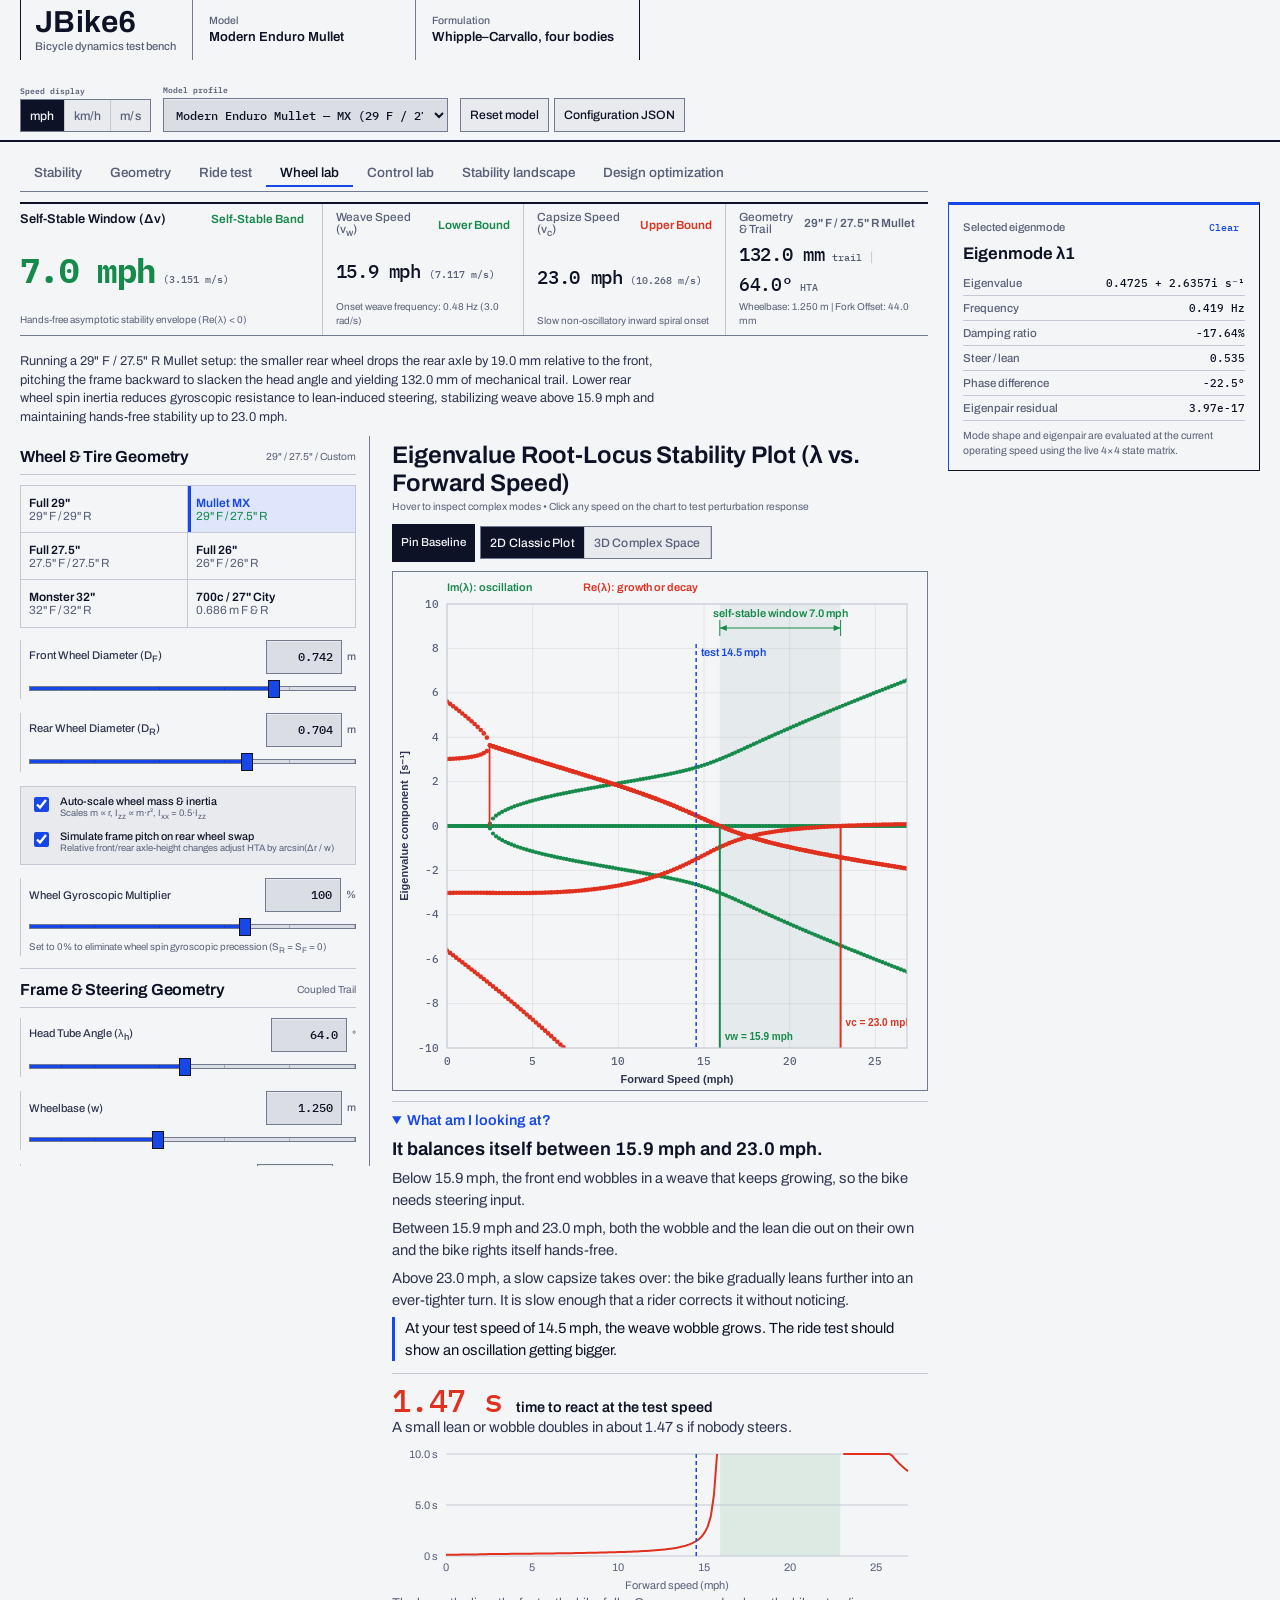
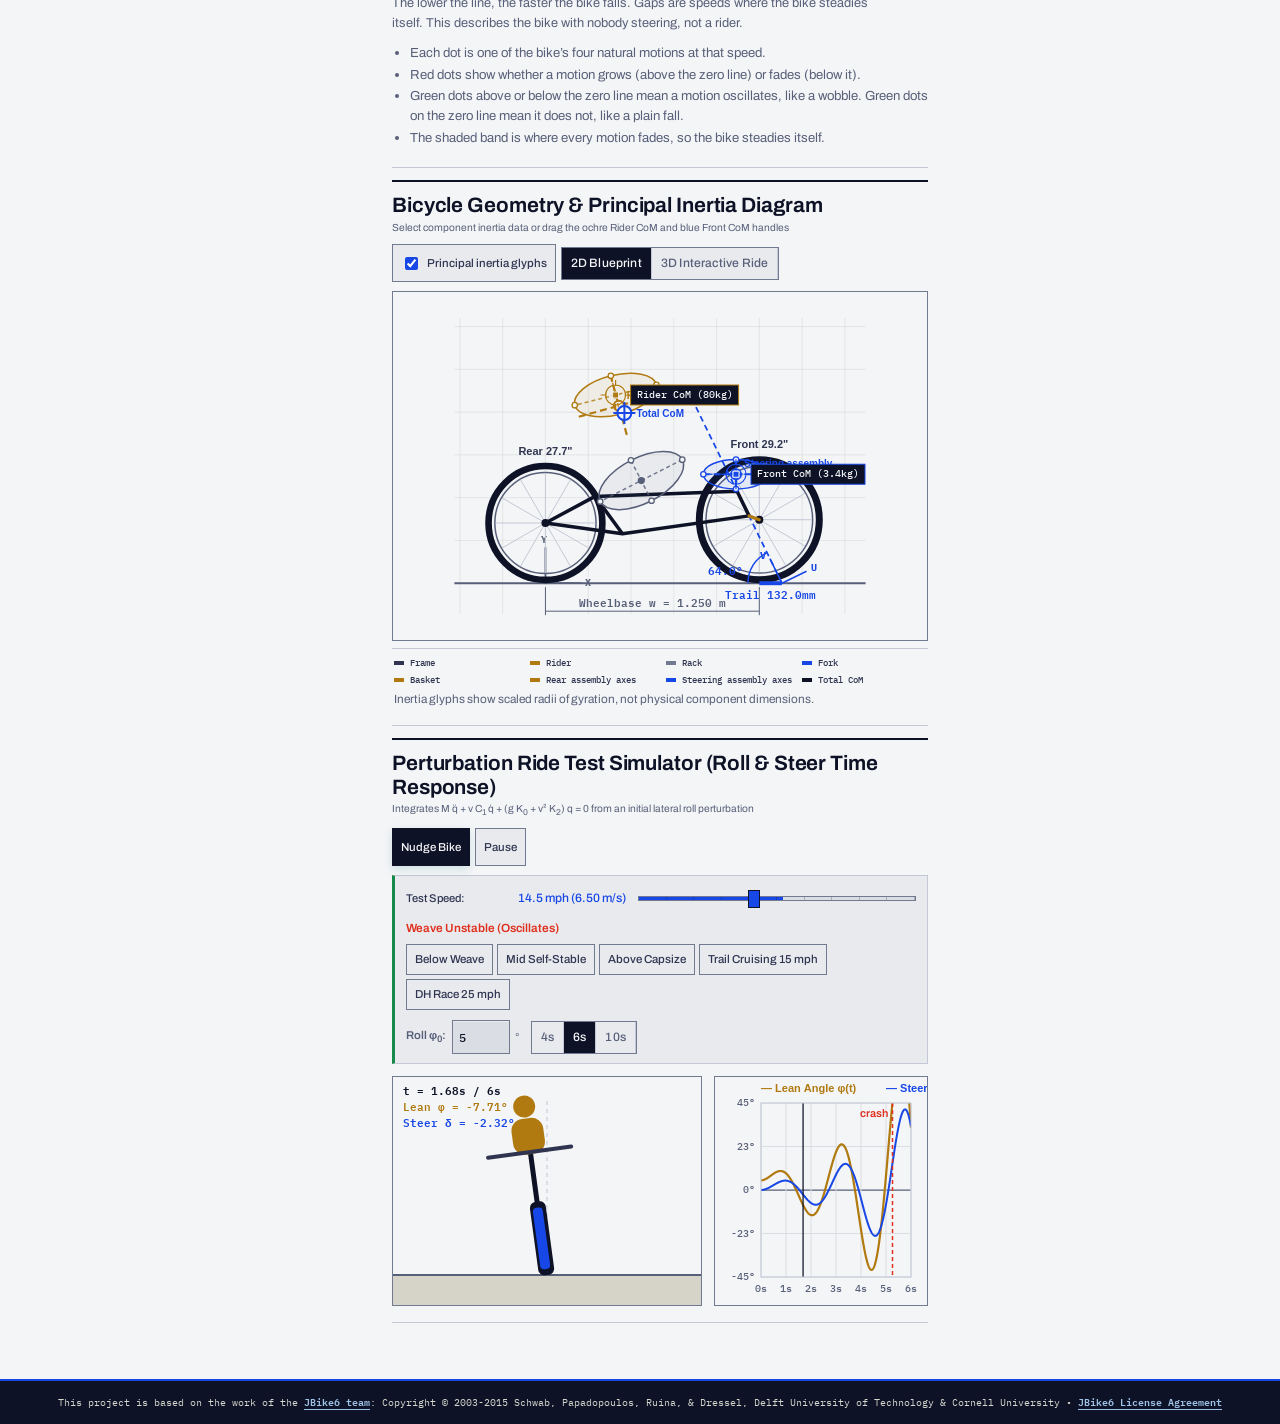
==== commit bd52e1df: "Check ride-test simulator against the exact linear solution; fix RK4 instability for stiff designs a" ====
--- a/index.html
+++ b/index.html
@@ -3496,6 +3496,14 @@
       // ===================================================================
       // 5. TIME-DOMAIN RK4 PERTURBATION SIMULATOR
       // ===================================================================
+      // Fixed-step RK4 is only stable while step * (largest eigenvalue magnitude) stays below about 2.8.
+      // The Frobenius norm of the state matrix bounds that magnitude, so stiff designs (very small
+      // inertias at high speed) take extra sub-steps. At ordinary speeds one step is enough; the presets
+      // take 2 to 9 at 15 to 25 m/s. Each sub-step is a cheap 4x4 update.
+      function rk4SubstepCount(stateMatrixNorm, dt) {
+        return Math.min(400, Math.max(1, Math.ceil(dt * stateMatrixNorm / 1.5)));
+      }
+
       function runPerturbationSimulation(model, v, rollImpulseDeg = 5.0, duration = 6.0, dt = 0.01) {
         const { g, M, C1, K0, K2 } = model;
         const detM = M[0][0] * M[1][1] - M[0][1] * M[1][0];
@@ -3527,28 +3535,42 @@
           return [dphi, ddelta, ddphi, dddelta];
         };
 
+        const invMK = [
+          [invM[0][0] * K[0][0] + invM[0][1] * K[1][0], invM[0][0] * K[0][1] + invM[0][1] * K[1][1]],
+          [invM[1][0] * K[0][0] + invM[1][1] * K[1][0], invM[1][0] * K[0][1] + invM[1][1] * K[1][1]]
+        ];
+        const invMC = [
+          [invM[0][0] * C[0][0] + invM[0][1] * C[1][0], invM[0][0] * C[0][1] + invM[0][1] * C[1][1]],
+          [invM[1][0] * C[0][0] + invM[1][1] * C[1][0], invM[1][0] * C[0][1] + invM[1][1] * C[1][1]]
+        ];
+        const stateNorm = Math.sqrt(2 + [...invMK.flat(), ...invMC.flat()].reduce((s, x) => s + x * x, 0));
+        const nSub = rk4SubstepCount(stateNorm, dt);
+        const h = dt / nSub;
+
         let y = [rollImpulseDeg * DEG2RAD, 0.0, 0.0, 0.0];
         const steps = Math.round(duration / dt);
         const traj = [{ t: 0, phi: y[0], delta: y[1], dphi: y[2], ddelta: y[3] }];
 
         for (let i = 1; i <= steps; i++) {
-          const k1 = derivatives(y);
-          const y2 = y.map((val, idx) => val + 0.5 * dt * k1[idx]);
-          const k2 = derivatives(y2);
-          const y3 = y.map((val, idx) => val + 0.5 * dt * k2[idx]);
-          const k3 = derivatives(y3);
-          const y4 = y.map((val, idx) => val + dt * k3[idx]);
-          const k4 = derivatives(y4);
-
-          y = y.map((val, idx) => val + (dt / 6) * (k1[idx] + 2 * k2[idx] + 2 * k3[idx] + k4[idx]));
-
-          if (Math.abs(y[0]) > 1.5) {
-            y[0] = Math.sign(y[0]) * 1.5;
-            y[2] = 0;
-          }
-          if (Math.abs(y[1]) > 1.5) {
-            y[1] = Math.sign(y[1]) * 1.5;
-            y[3] = 0;
+          for (let sub = 0; sub < nSub; sub++) {
+            const k1 = derivatives(y);
+            const y2 = y.map((val, idx) => val + 0.5 * h * k1[idx]);
+            const k2 = derivatives(y2);
+            const y3 = y.map((val, idx) => val + 0.5 * h * k2[idx]);
+            const k3 = derivatives(y3);
+            const y4 = y.map((val, idx) => val + h * k3[idx]);
+            const k4 = derivatives(y4);
+
+            y = y.map((val, idx) => val + (h / 6) * (k1[idx] + 2 * k2[idx] + 2 * k3[idx] + k4[idx]));
+
+            if (Math.abs(y[0]) > 1.5) {
+              y[0] = Math.sign(y[0]) * 1.5;
+              y[2] = 0;
+            }
+            if (Math.abs(y[1]) > 1.5) {
+              y[1] = Math.sign(y[1]) * 1.5;
+              y[3] = 0;
+            }
           }
 
           traj.push({ t: i * dt, phi: y[0], delta: y[1], dphi: y[2], ddelta: y[3] });
@@ -3747,23 +3769,32 @@
           return [dphi, ddelta, ddphi, dddelta, phi];
         };
 
+        // Sub-steps keep RK4 stable for stiff designs and large controller gains (see rk4SubstepCount).
+        const invMNorm = Math.sqrt(invM[0][0] ** 2 + invM[0][1] ** 2 + invM[1][0] ** 2 + invM[1][1] ** 2);
+        const matrixNorm = Math.sqrt([...K.flat(), ...C.flat()].reduce((acc, x) => acc + x * x, 0));
+        const gainNorm = ctrlCfg.feedbackEnabled ? Math.abs(ctrlCfg.kp) + Math.abs(ctrlCfg.kd) + Math.abs(ctrlCfg.ki) : 0;
+        const nSub = rk4SubstepCount(Math.sqrt(2) + invMNorm * (matrixNorm + gainNorm), dt);
+        const h = dt / nSub;
+
         let s = [rollImpulseDeg * DEG2RAD, 0, 0, 0, 0];
         const steps = Math.round(duration / dt);
         const out = [{ t: 0, phi: s[0], delta: s[1], tau: computeTorque(0, s[0], s[2], s[4]) }];
 
         for (let i = 1; i <= steps; i++) {
-          const tCur = (i - 1) * dt;
-          const k1 = deriv(tCur, s);
-          const s2 = s.map((val, idx) => val + 0.5 * dt * k1[idx]);
-          const k2 = deriv(tCur + 0.5 * dt, s2);
-          const s3 = s.map((val, idx) => val + 0.5 * dt * k2[idx]);
-          const k3 = deriv(tCur + 0.5 * dt, s3);
-          const s4 = s.map((val, idx) => val + dt * k3[idx]);
-          const k4 = deriv(tCur + dt, s4);
-
-          s = s.map((val, idx) => val + (dt / 6) * (k1[idx] + 2 * k2[idx] + 2 * k3[idx] + k4[idx]));
-          if (Math.abs(s[0]) > 1.5) { s[0] = Math.sign(s[0]) * 1.5; s[2] = 0; }
-          if (Math.abs(s[1]) > 1.5) { s[1] = Math.sign(s[1]) * 1.5; s[3] = 0; }
+          for (let sub = 0; sub < nSub; sub++) {
+            const tCur = (i - 1) * dt + sub * h;
+            const k1 = deriv(tCur, s);
+            const s2 = s.map((val, idx) => val + 0.5 * h * k1[idx]);
+            const k2 = deriv(tCur + 0.5 * h, s2);
+            const s3 = s.map((val, idx) => val + 0.5 * h * k2[idx]);
+            const k3 = deriv(tCur + 0.5 * h, s3);
+            const s4 = s.map((val, idx) => val + h * k3[idx]);
+            const k4 = deriv(tCur + h, s4);
+
+            s = s.map((val, idx) => val + (h / 6) * (k1[idx] + 2 * k2[idx] + 2 * k3[idx] + k4[idx]));
+            if (Math.abs(s[0]) > 1.5) { s[0] = Math.sign(s[0]) * 1.5; s[2] = 0; }
+            if (Math.abs(s[1]) > 1.5) { s[1] = Math.sign(s[1]) * 1.5; s[3] = 0; }
+          }
 
           out.push({
             t: i * dt,
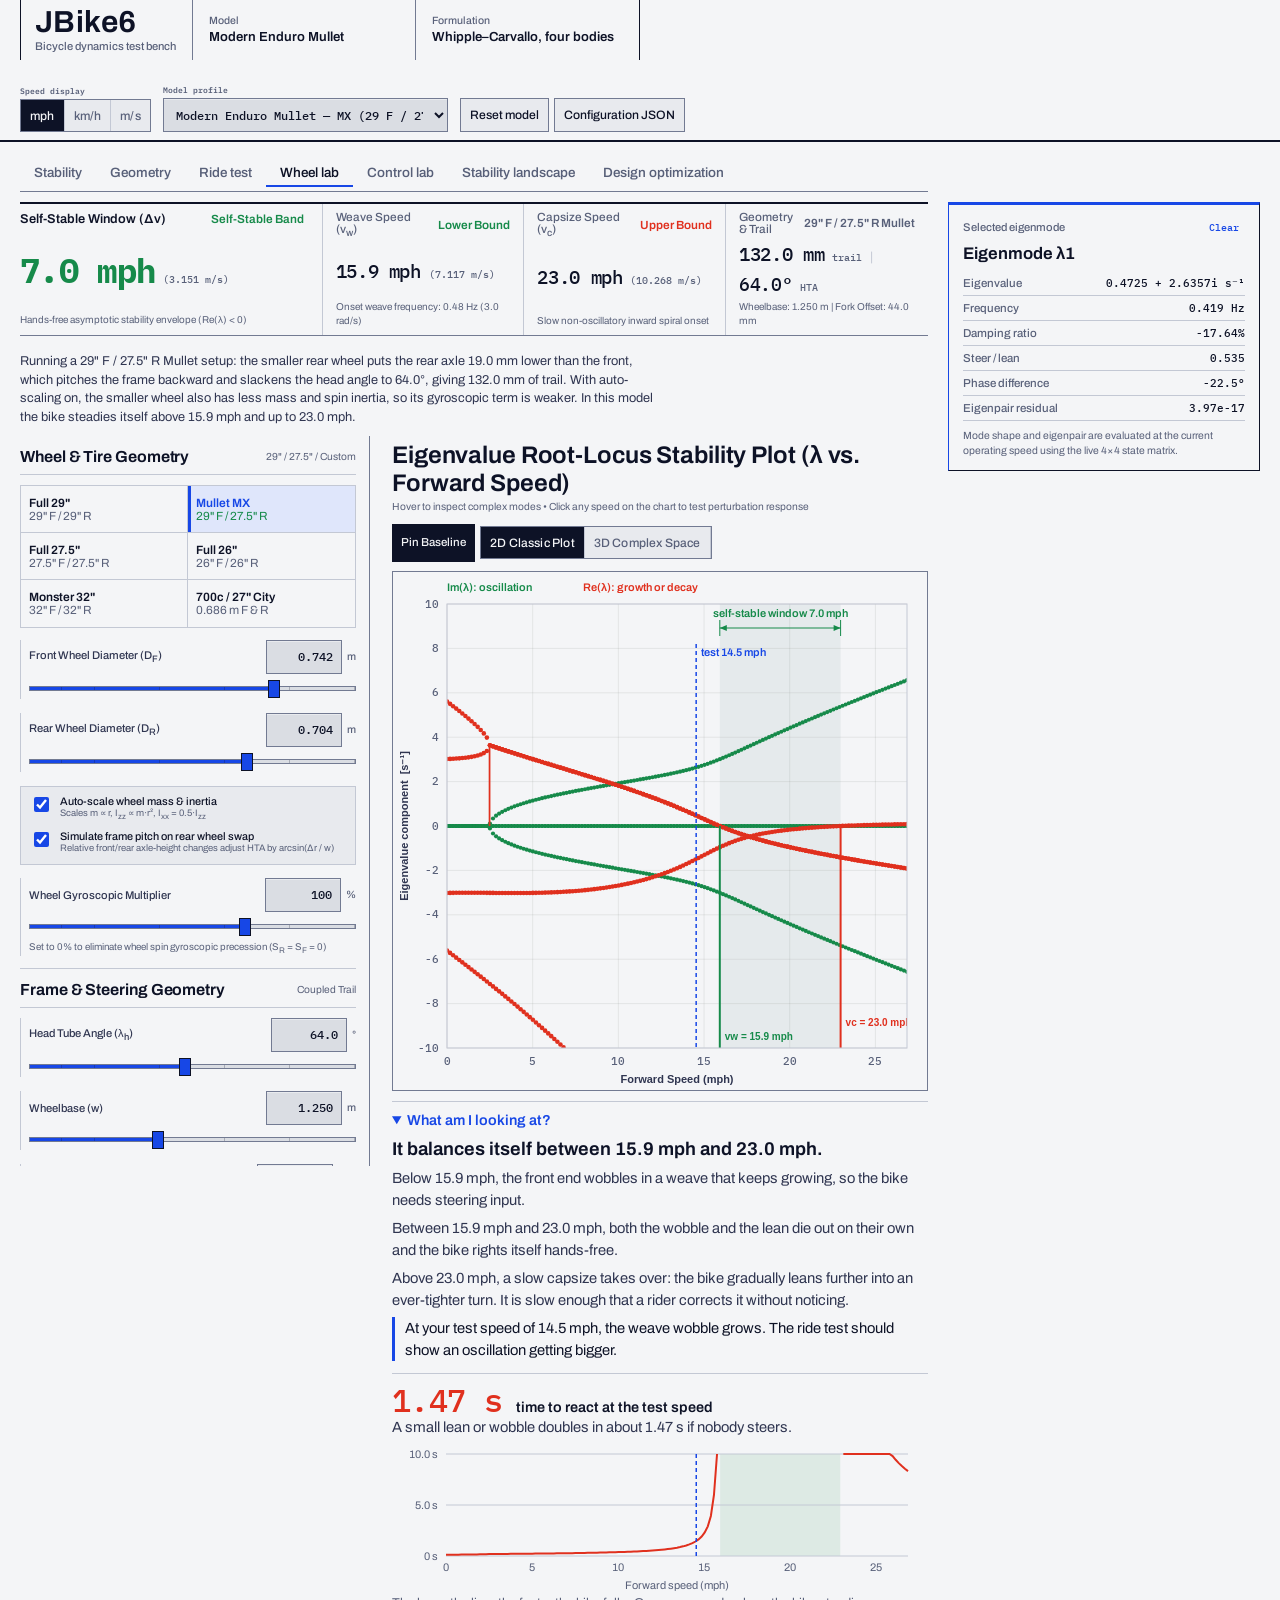
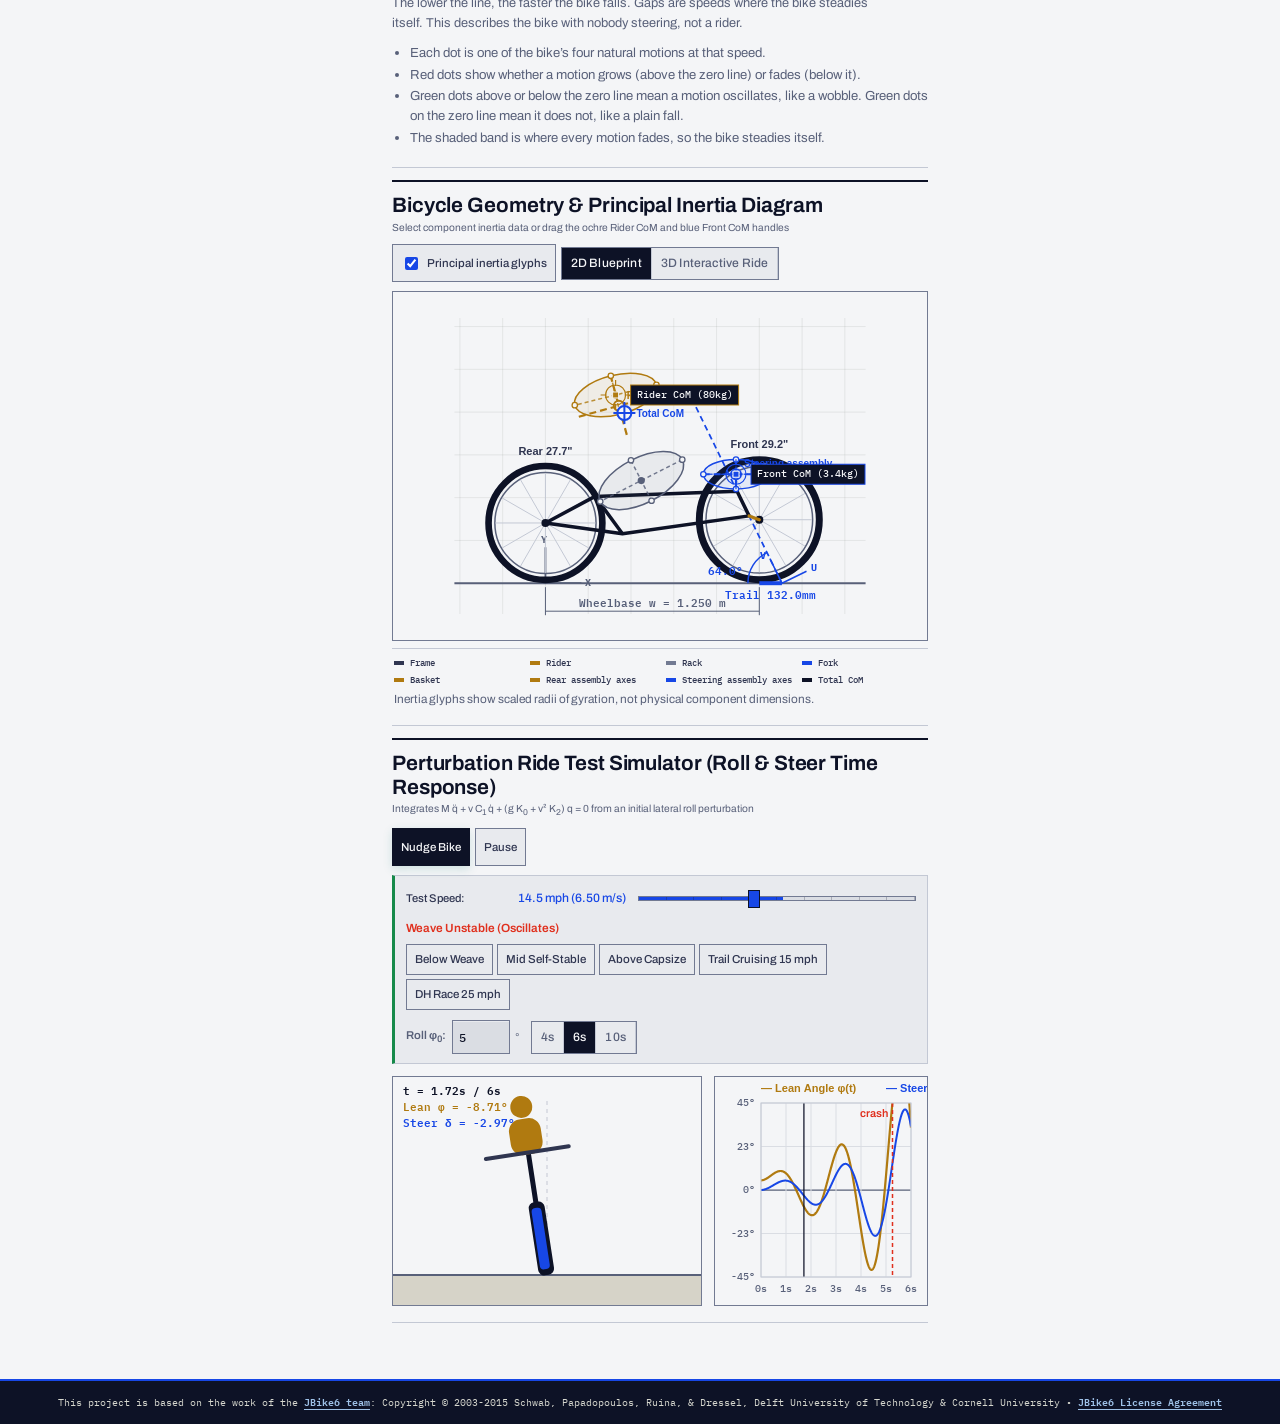
==== commit bbec1316: "Continue model audit: eigen, double-root, design-sweep, closed-loop and paper checks; exact benchmar" ====
--- a/index.html
+++ b/index.html
@@ -2844,13 +2844,14 @@
           basket:     { m: 0.0,  u: 0.08,  v: 0.72, I11: 0.01,  I22: 0.01, Izz: 0.01, alphaDeg: 0.0 }
         },
         benchmark: {
+          // Exact parameters from table 1 of Meijaard et al. (2007), carried at full precision so the model reproduces the paper's 14-digit results.
           name: 'Meijaard Benchmark Paper Bike',
           g: 9.81,
           wheelbase: 1.02,
           refWheelbase: 1.02,
           headAngleDeg: 72.0,
           refHeadAngleDeg: 72.0,
-          forkOffsetMm: 32.071,
+          forkOffsetMm: 32.071426727619,
           Df: 0.70,
           Dr: 0.60,
 
@@ -2864,10 +2865,10 @@
           velSteps: 151,
           rearWheel:  { m: 2.0, Ixx: 0.0603, Izz: 0.12 },
           frontWheel: { m: 3.0, Ixx: 0.1405, Izz: 0.28 },
-          frame:      { m: 85.0, x: 0.30, y: 0.90, I11: 10.0, I22: 2.0, Izz: 11.0, alphaDeg: -18.4349488 },
+          frame:      { m: 85.0, x: 0.30, y: 0.90, I11: 10.0, I22: 2.0, Izz: 11.0, alphaDeg: -18.434948822922 },
           rider:      { m: 0.0,  x: 0.30, y: 0.90, I11: 0.0,  I22: 0.0, Izz: 0.0,  alphaDeg: 0.0 },
           rack:       { m: 0.0,  x: 0.0,  y: 0.0,  I11: 0.0,  I22: 0.0, Izz: 0.0,  alphaDeg: 0.0 },
-          fork:       { m: 4.0,  u: 0.02610059, v: 0.72754296, I11: 0.060, I22: 0.006, Izz: 0.060, alphaDeg: 8.13010235 },
+          fork:       { m: 4.0,  u: 0.026100592803, v: 0.72754296028, I11: 0.060, I22: 0.006, Izz: 0.060, alphaDeg: 8.130102354156 },
           basket:     { m: 0.0,  u: 0.0,  v: 0.0,  I11: 0.0,  I22: 0.0, Izz: 0.0,  alphaDeg: 0.0 }
         },
         burleyLong: {
@@ -3489,7 +3490,8 @@
           vw,
           vwOmega,
           vc,
-          doubleRoots
+          doubleRoots,
+          searchMax
         };
       }
 
@@ -4278,9 +4280,9 @@
           capSec.textContent = unit !== 'ms' ? `(${vc.toFixed(3)} m/s)` : '';
           capSub.textContent = 'Slow non-oscillatory inward spiral onset';
         } else if (vw !== null && vc === null) {
-          capPrim.textContent = 'Infinite';
-          capSec.textContent = '(None)';
-          capSub.textContent = 'Capsize mode remains stable at high speeds';
+          capPrim.textContent = 'None found';
+          capSec.textContent = '';
+          capSub.textContent = 'No capsize speed up to ' + formatSpeed(appState.analysis.searchMax, unit);
         } else {
           capPrim.textContent = 'N/A';
           capSec.textContent = '';
@@ -4301,7 +4303,7 @@
           winPrim.textContent = `> ${formatSpeed(vw, unit)}`;
           winPrim.className = 'kpi-val emerald tabular-nums';
           winSec.textContent = '';
-          statusBadge.textContent = 'Always Stable > vw';
+          statusBadge.textContent = 'Stable above vw';
           statusBadge.className = 'pill-badge pill-emerald';
         } else {
           winPrim.textContent = '0.0';
@@ -4321,27 +4323,11 @@
         const trailMm = (model.c * 1000).toFixed(1);
         const gyroPct = Math.round(p.gyroMult * 100);
 
-        let insight = '';
-        if (p.Df > p.Dr + 0.015) {
-          const dropMm = ((p.Df - p.Dr) * 0.5 * 1000).toFixed(1);
-          insight = `Running a ${wheelDesc} setup: the smaller rear wheel drops the rear axle by ${dropMm} mm relative to the front, ` +
-            `${p.simulatePitch ? 'pitching the frame backward to slacken the head angle and ' : ''}yielding ${trailMm} mm of mechanical trail. ` +
-            `Lower rear wheel spin inertia reduces gyroscopic resistance to lean-induced steering, ` +
-            (vw !== null
-              ? `stabilizing weave above ${formatSpeed(vw, unit)}${vc !== null ? ` and maintaining hands-free stability up to ${formatSpeed(vc, unit)}` : ' across higher speeds'}.`
-              : `leaving the bike dynamically unstable without rider steering input.`);
-        } else if (gyroPct === 0) {
-          insight = `Wheel gyroscopic precession is disabled (0%). Even with zero spin angular momentum (S_R = S_F = 0), ` +
-            (vw !== null
-              ? `positive mechanical trail (${trailMm} mm) and front assembly mass offset (U = ${(p.fork.u * 1000).toFixed(0)} mm) still generate sufficient steer-into-lean coupling to self-stabilize weave above ${formatSpeed(vw, unit)}!`
-              : `the current geometry lacks sufficient trail/mass coupling to self-stabilize without gyroscopic torque.`);
-        } else {
-          insight = `${wheelDesc} at g = ${p.g} m/s² with ${p.headAngleDeg.toFixed(1)}° head angle and ${trailMm} mm trail: ` +
-            (vw !== null
-              ? `low-speed oscillatory weave decays above ${formatSpeed(vw, unit)}, creating a ${vc !== null ? `${formatSpeed(vc - vw, unit)} wide` : 'unbounded'} hands-free stability envelope` +
-                `${vc !== null ? ` before slow capsize begins at ${formatSpeed(vc, unit)}.` : '.'}`
-              : `eigenvalues remain in the right-half plane across the tested velocity sweep.`);
-        }
+        const insight = window.JBike6PlainLanguage.insightFor({
+          wheelDesc, Df: p.Df, Dr: p.Dr, simulatePitch: p.simulatePitch, autoScaleWheels: p.autoScaleWheels,
+          gyroPct, trailMm, headAngleDeg: p.headAngleDeg, forkOffsetUMm: p.fork.u * 1000, g: p.g,
+          vw, vc, fmt: (v) => formatSpeed(v, unit)
+        });
         insightEl.textContent = insight;
 
         const simSlider = document.getElementById('sliderSimSpeed');
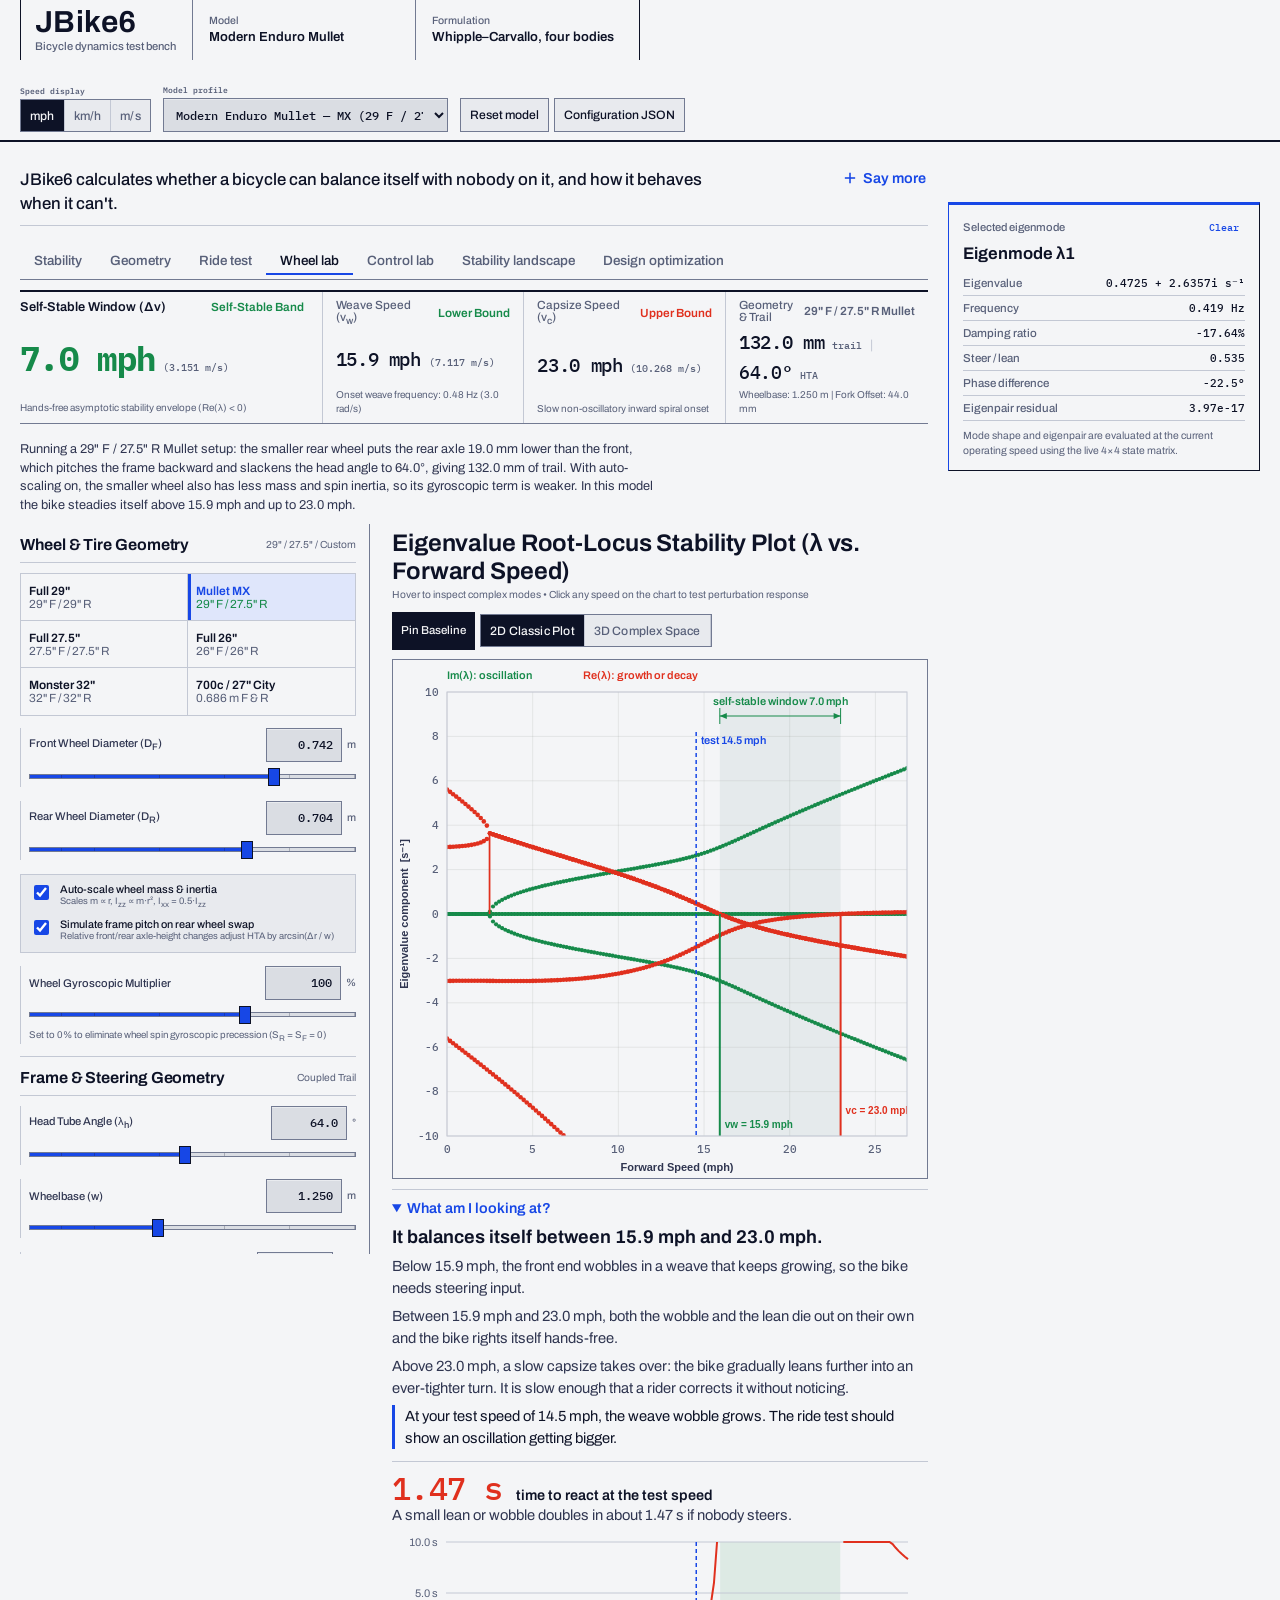
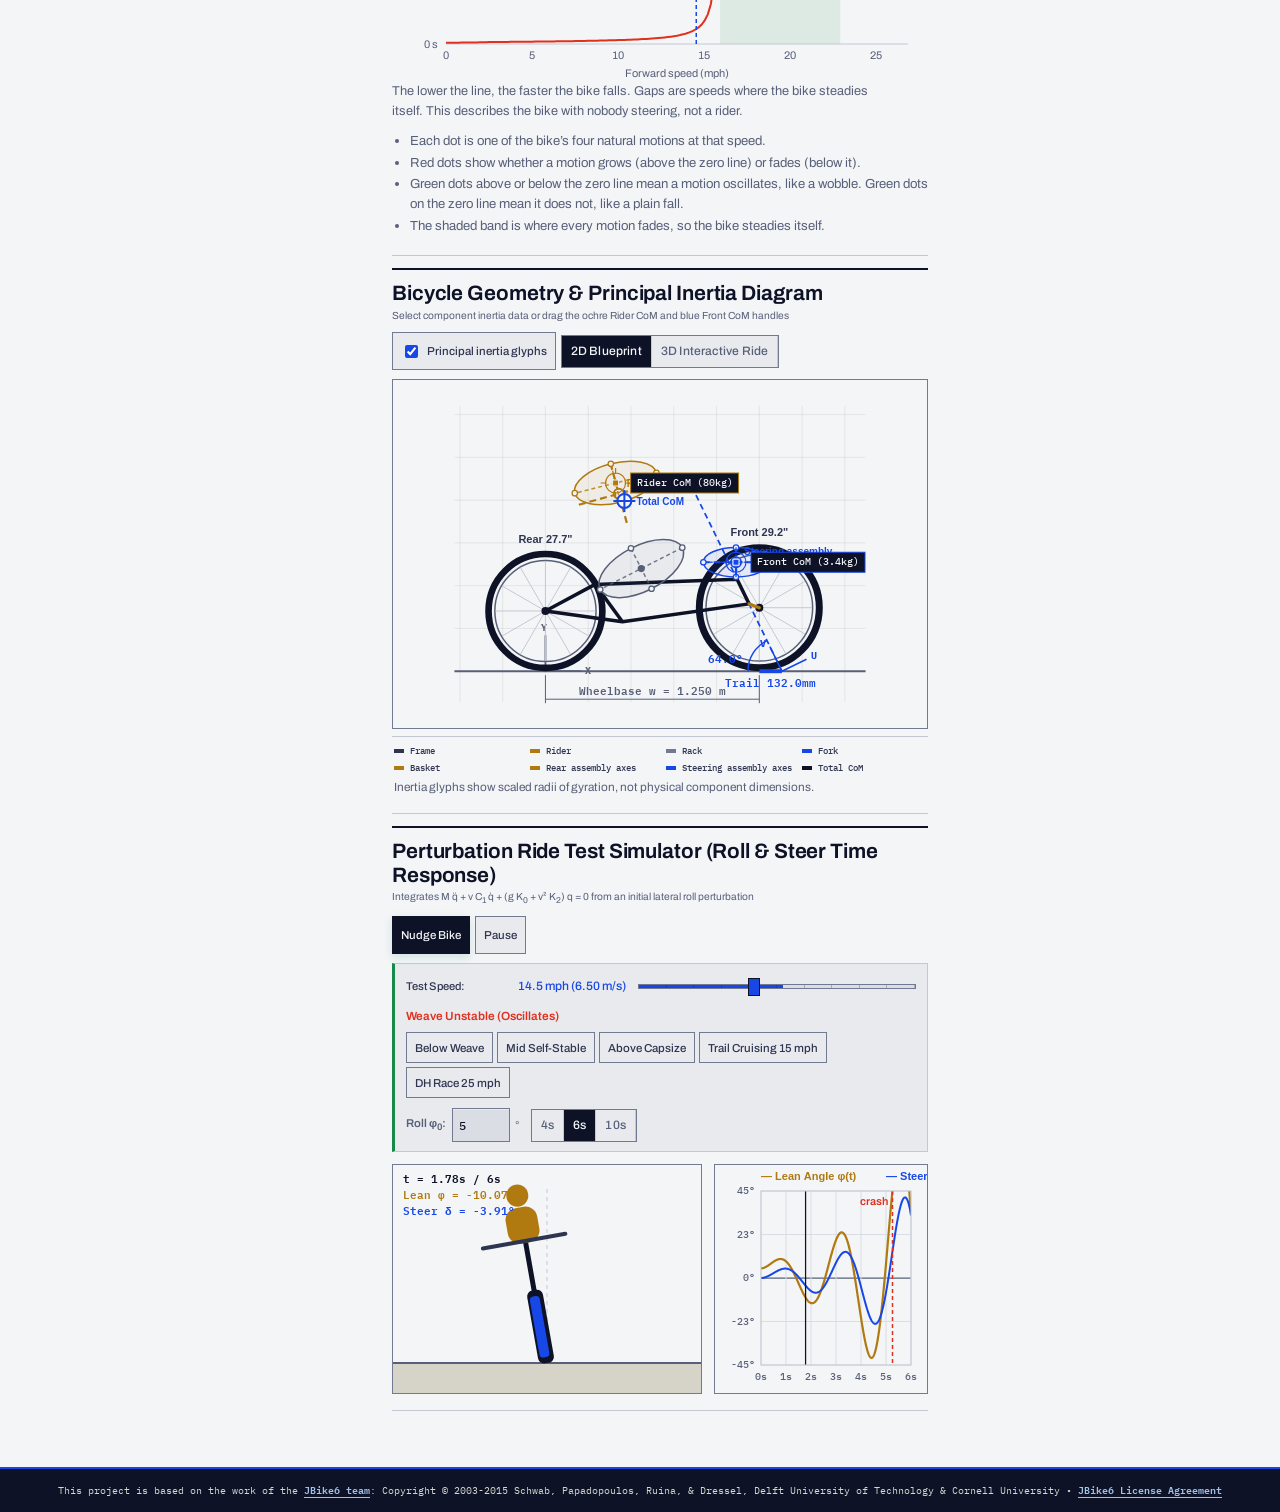
==== commit 3d7b8385: "Add one-sentence introduction with a Say more / Say less toggle at the top of the page Co-Authored-B" ====
--- a/index.html
+++ b/index.html
@@ -1751,6 +1751,35 @@
   <!-- ===================================================================== -->
   <main class="main-wrap">
 
+    <section class="intro" aria-label="About JBike6">
+      <div class="intro-row">
+        <p class="intro-lead">JBike6 calculates whether a bicycle can balance itself with nobody on it, and how it behaves when it can't.</p>
+        <button type="button" class="intro-toggle" id="introToggle" aria-expanded="false" aria-controls="introMore">
+          <svg class="intro-icon" viewBox="0 0 16 16" width="14" height="14" aria-hidden="true" focusable="false">
+            <path class="intro-icon-h" d="M3 8h10" />
+            <path class="intro-icon-v" d="M8 3v10" />
+          </svg>
+          <span id="introToggleLabel">Say more</span>
+        </button>
+      </div>
+      <div class="intro-more" id="introMore" hidden>
+        <p>You describe a bike: wheel sizes, how steep the head angle is, how far the fork sits ahead of the steering axis, and where the weight sits. The program then works out, for every forward speed, how the bike would react to a small wobble or lean. At some speeds the bike corrects itself and rolls on upright. At others it falls over slowly or starts a growing wobble in the front end. It reports the speed where the wobble dies out, the speed where the slow fall begins, and how long a small lean takes to double. It does this with a standard, simplified physics model that has been published and tested against other bicycle simulations.</p>
+        <p>This matters because the question of why bikes stay upright looks simple but has been argued over for a long time. Several effects are involved at once: the geometry of the front end, the spinning wheels, and how the weight is distributed. It is hard to know by intuition which one dominates in a given bike. A tool like this lets designers and curious riders change one thing at a time and see the result, whether that is a mullet wheel setup, a slacker head angle or a different weight position. It has limits. It models a bike without a rider, and a rider can balance bikes that cannot balance themselves, so a result like &ldquo;unstable hands-free&rdquo; does not mean &ldquo;unrideable&rdquo;.</p>
+      </div>
+    </section>
+    <script>
+    (function(){
+      var btn=document.getElementById('introToggle'),more=document.getElementById('introMore'),label=document.getElementById('introToggleLabel');
+      if(!btn||!more||!label)return;
+      btn.addEventListener('click',function(){
+        var open=btn.getAttribute('aria-expanded')==='true';
+        btn.setAttribute('aria-expanded',open?'false':'true');
+        more.hidden=open;
+        label.textContent=open?'Say more':'Say less';
+      });
+    })();
+    </script>
+
     <nav id="vizWorkspaceNav" class="viz-workspace-nav" aria-label="Primary workspace navigation"></nav>
     <section id="engineeringInspector" class="engineering-inspector is-empty" aria-label="Linked engineering inspector"><div class="engineering-inspector-empty">Select a point, mode, or component in any visualization to inspect it here.</div></section>
     <section class="kpi-grid">
--- a/instrument-ui.css
+++ b/instrument-ui.css
@@ -1142,3 +1142,22 @@
 .reaction-value.is-steady { color: var(--stable); font-size: 1.3rem; }
 .reaction .reaction-note { color: var(--muted); font-size: .8rem; }
 .reaction-canvas { display: block; width: 100%; height: 150px; margin-top: 6px; }
+
+/* Plain-language introduction with a "Say more" toggle. */
+.intro { margin: 0 0 6px; padding: 12px 0 10px; border-bottom: 1px solid var(--rule); }
+.intro-row { display: flex; align-items: baseline; justify-content: space-between; gap: 8px 20px; flex-wrap: wrap; }
+.intro-lead { margin: 0; max-width: 70ch; color: var(--ink); font: 500 1.05rem/1.4 var(--font-body); }
+.intro-toggle {
+  display: inline-flex; align-items: center; gap: 6px; padding: 4px 2px;
+  border: 0; background: transparent; color: var(--select); cursor: pointer;
+  font: 600 .9rem var(--font-body);
+}
+.intro-toggle:hover { color: var(--ink); }
+.intro-toggle:focus-visible { outline: 2px solid var(--select); outline-offset: 3px; }
+.intro-icon { flex: 0 0 auto; }
+.intro-icon path { fill: none; stroke: currentColor; stroke-width: 1.8; stroke-linecap: square; }
+.intro-toggle[aria-expanded="true"] .intro-icon-v { display: none; }
+.intro-more { margin-top: 12px; }
+.intro-more[hidden] { display: none; }
+.intro-more p { max-width: 68ch; margin: 0 0 10px; color: var(--ink-soft); font: .95rem/1.6 var(--font-body); }
+.intro-more p:last-child { margin-bottom: 0; }
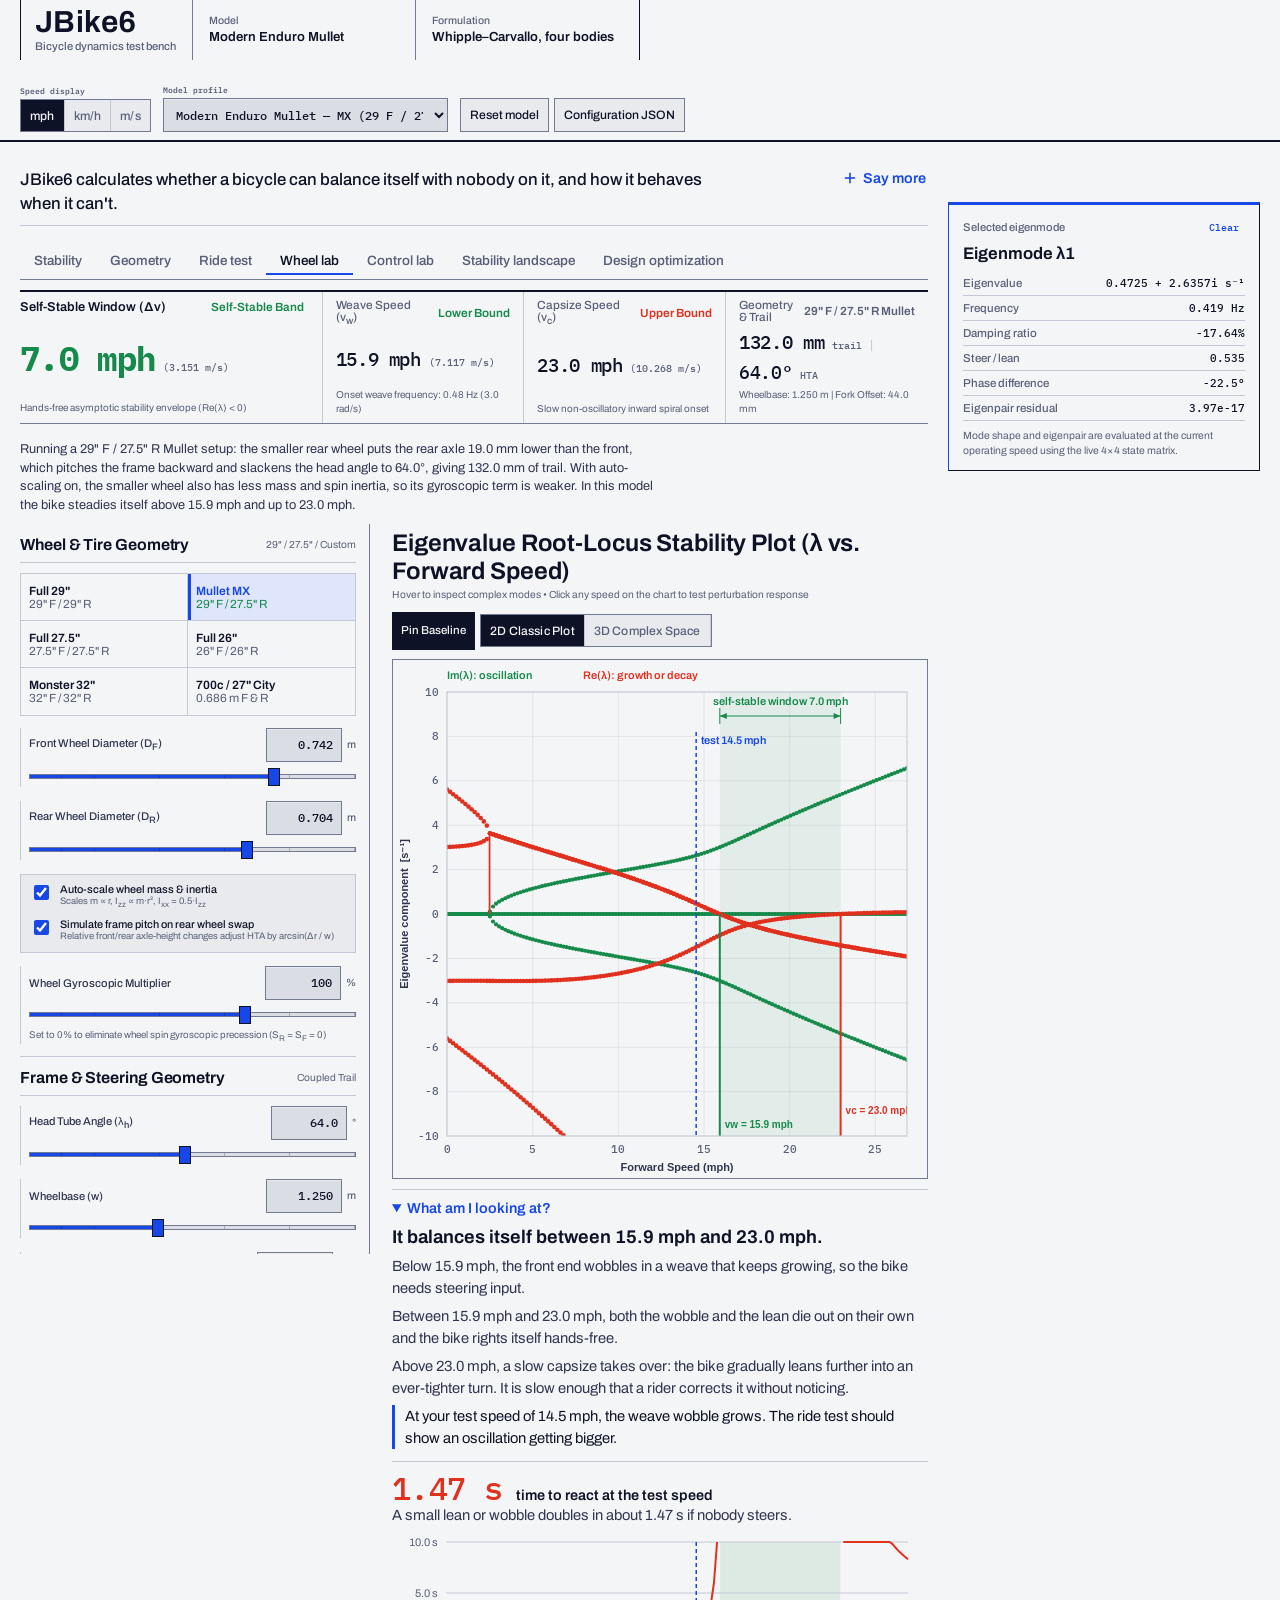
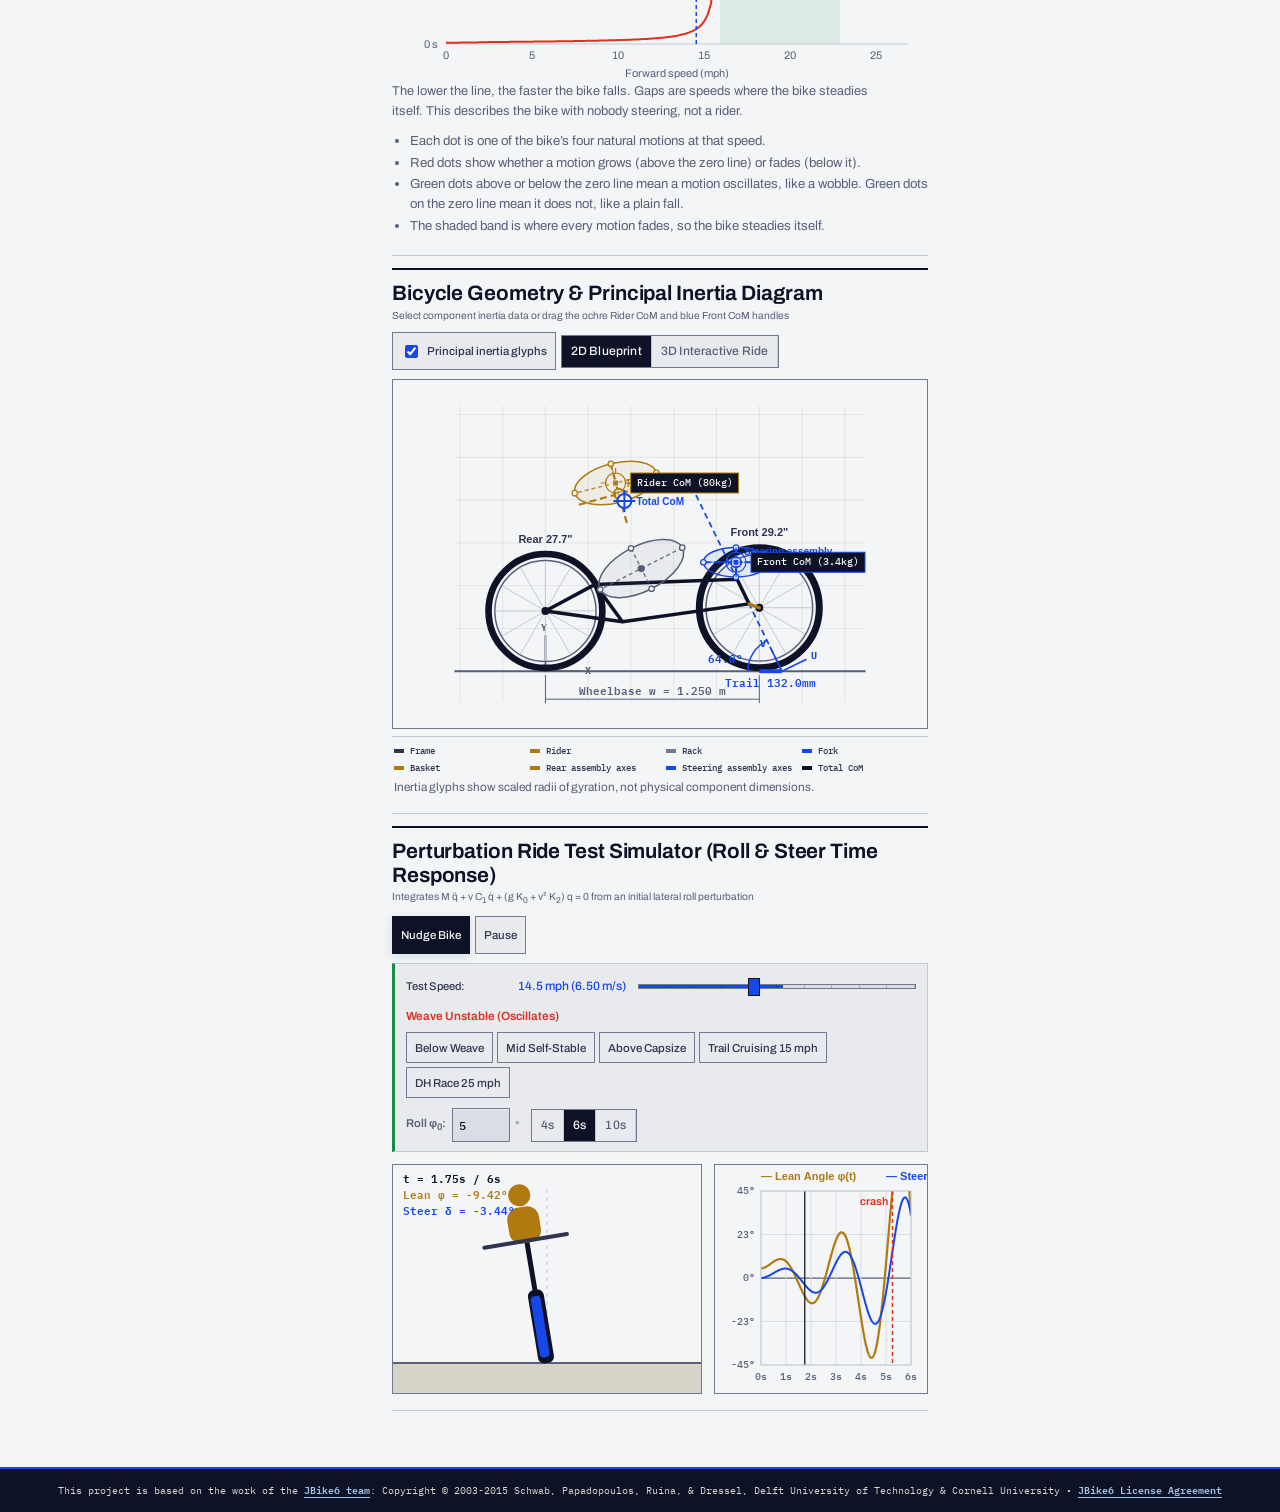
==== commit 2eedb116: "Audit the geometry drawing against the model; fix leftover old-palette chart colors; document Co-Aut" ====
--- a/index.html
+++ b/index.html
@@ -4001,7 +4001,7 @@
         // Left-half s-plane light stability tint (Re(s) < 0)
         const zeroX = toX(0);
         if (zeroX > padL) {
-          ctx.fillStyle = 'rgba(52, 115, 108, 0.08)';
+          ctx.fillStyle = 'rgba(22, 138, 74, 0.08)';
           ctx.fillRect(padL, padT, Math.min(plotW, zeroX - padL), plotH);
         }
 
@@ -4980,11 +4980,11 @@
         if (p.rider.m > 0) {
           const rCom3 = leanPoint(p.rider.x, p.rider.y, 0);
           const rGround3 = { x: rCom3.x, y: 0, z: rCom3.z };
-          line3D(seat3, rCom3, 'rgba(52, 115, 108, 0.45)', 2);
-          line3D(rCom3, rGround3, 'rgba(52, 115, 108, 0.3)', 1.2);
+          line3D(seat3, rCom3, 'rgba(176, 122, 16, 0.45)', 2);
+          line3D(rCom3, rGround3, 'rgba(176, 122, 16, 0.3)', 1.2);
 
           const c2 = proj(rCom3.x, rCom3.y, rCom3.z);
-          ctx.fillStyle = 'rgba(52, 115, 108, 0.25)';
+          ctx.fillStyle = 'rgba(176, 122, 16, 0.25)';
           ctx.beginPath(); ctx.arc(c2.x, c2.y, 22 * cam.zoom, 0, Math.PI * 2); ctx.fill();
           ctx.fillStyle = '#b07a10';
           ctx.strokeStyle = '#f4f5f7';
@@ -5279,7 +5279,7 @@
           const v1 = vc !== null ? Math.min(vc, maxVelPlot) : maxVelPlot;
           if (v1 > v0) {
             const zoneX = toPxX(v0), zoneWidth = toPxX(v1) - zoneX;
-            ctx.fillStyle = 'rgba(52, 115, 108, 0.075)';
+            ctx.fillStyle = 'rgba(22, 138, 74, 0.075)';
             ctx.fillRect(zoneX, padT, zoneWidth, plotH);
           }
         }
@@ -5343,7 +5343,7 @@
         // Pinned Baseline curve
         if (appState.pinnedBaseline) {
           const base = appState.pinnedBaseline;
-          ctx.strokeStyle = 'rgba(189, 87, 54, 0.58)';
+          ctx.strokeStyle = 'rgba(23, 71, 230, 0.58)';
           ctx.lineWidth = 1.75;
           ctx.setLineDash([5, 4]);
           for (let bIdx = 0; bIdx < 4; bIdx++) {
@@ -5513,8 +5513,8 @@
         const p01 = proj(minVelPlot, 0, 8);
 
         ctx.save();
-        ctx.fillStyle = 'rgba(52, 115, 108, 0.105)';
-        ctx.strokeStyle = 'rgba(52, 115, 108, 0.42)';
+        ctx.fillStyle = 'rgba(22, 138, 74, 0.105)';
+        ctx.strokeStyle = 'rgba(22, 138, 74, 0.42)';
         ctx.lineWidth = 1.5;
         ctx.beginPath();
         ctx.moveTo(p00.x, p00.y);
@@ -5526,7 +5526,7 @@
         ctx.stroke();
 
         // Fine reference lines on the Re(λ) = 0 stability plane.
-        ctx.strokeStyle = 'rgba(52, 115, 108, 0.13)';
+        ctx.strokeStyle = 'rgba(22, 138, 74, 0.13)';
         ctx.lineWidth = 0.7;
         for (let imG = -8; imG <= 8; imG += 4) {
           const a = proj(minVelPlot, 0, imG), b = proj(maxVelPlot, 0, imG);
@@ -5572,7 +5572,7 @@
             const ptShadow = proj(step.v, 0, r.im); // Projection onto Re=0 plane
 
             // Subtle drop-line to Re=0 plane to highlight sign crossing
-            ctx.strokeStyle = r.re < 0 ? 'rgba(52, 115, 108, 0.22)' : 'rgba(189, 87, 54, 0.22)';
+            ctx.strokeStyle = r.re < 0 ? 'rgba(22, 138, 74, 0.22)' : 'rgba(224, 48, 30, 0.22)';
             ctx.lineWidth = 1;
             ctx.beginPath(); ctx.moveTo(pt.x, pt.y); ctx.lineTo(ptShadow.x, ptShadow.y); ctx.stroke();
 
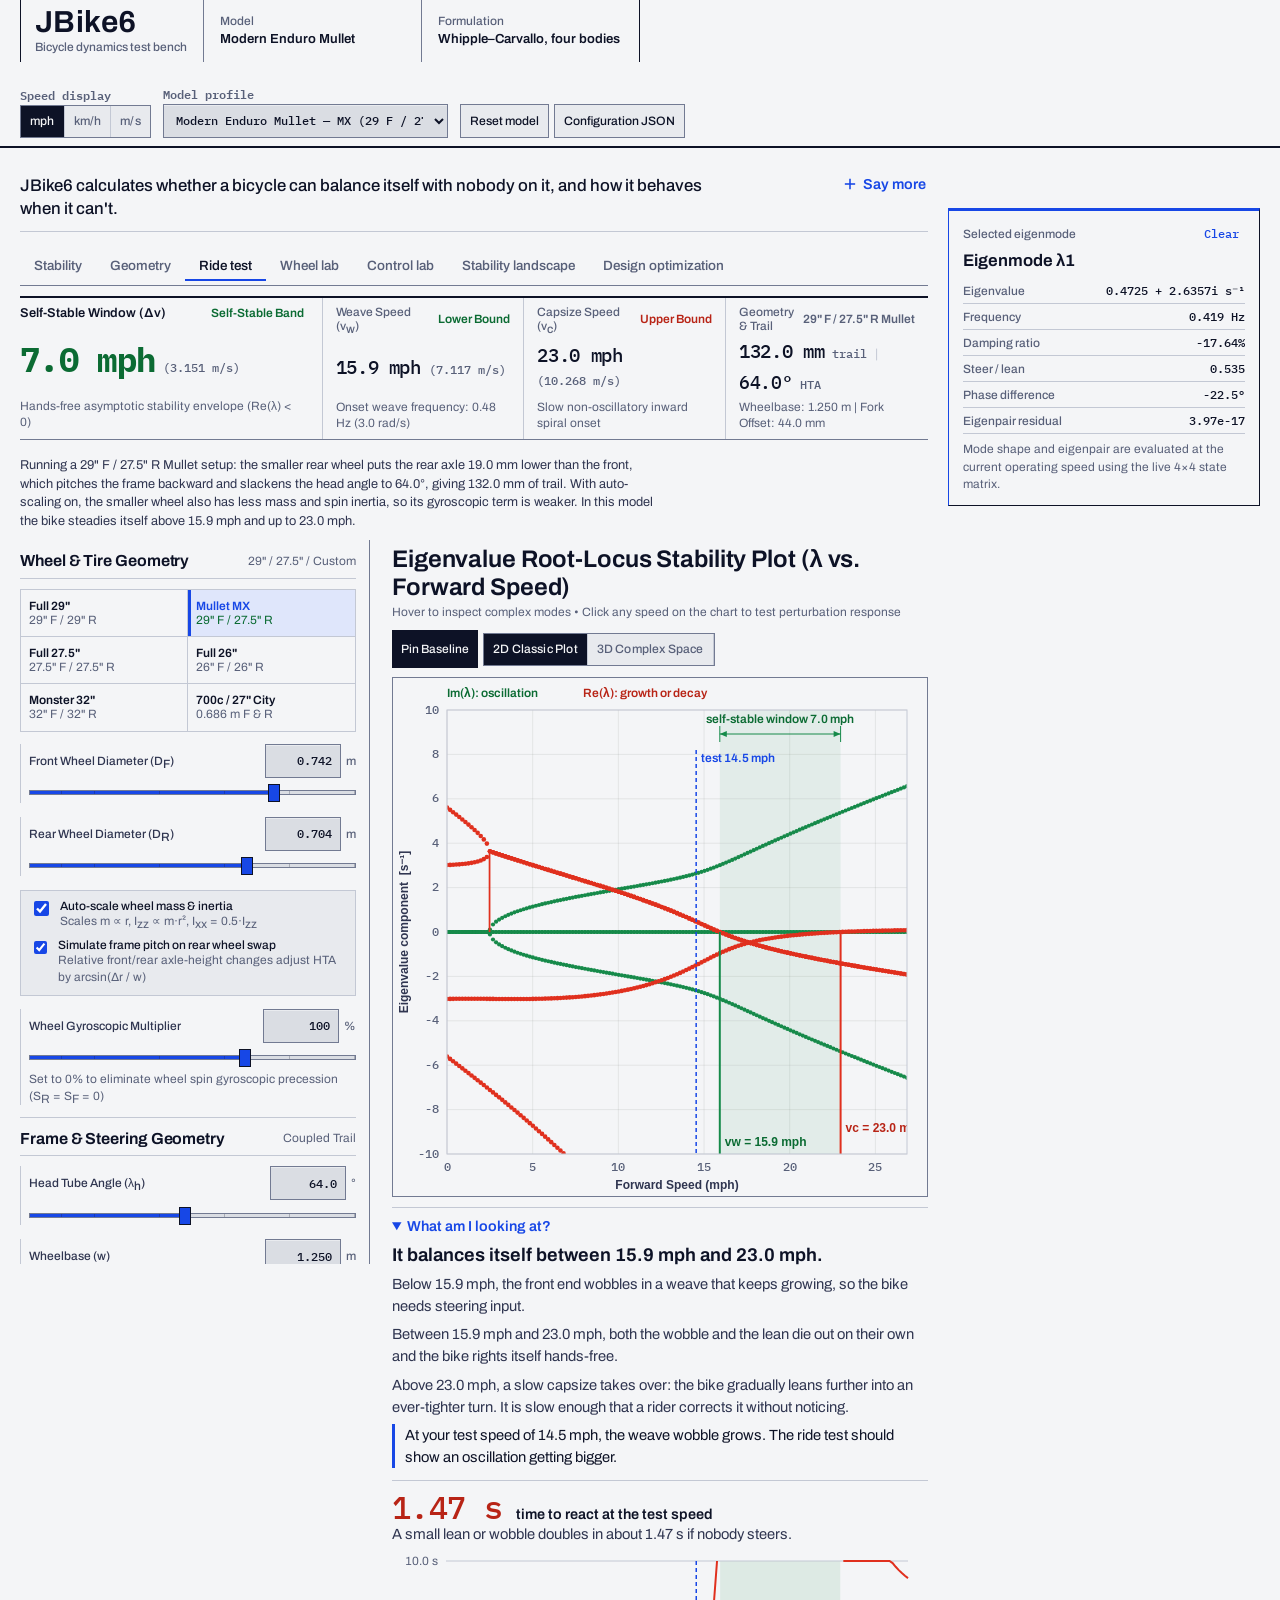
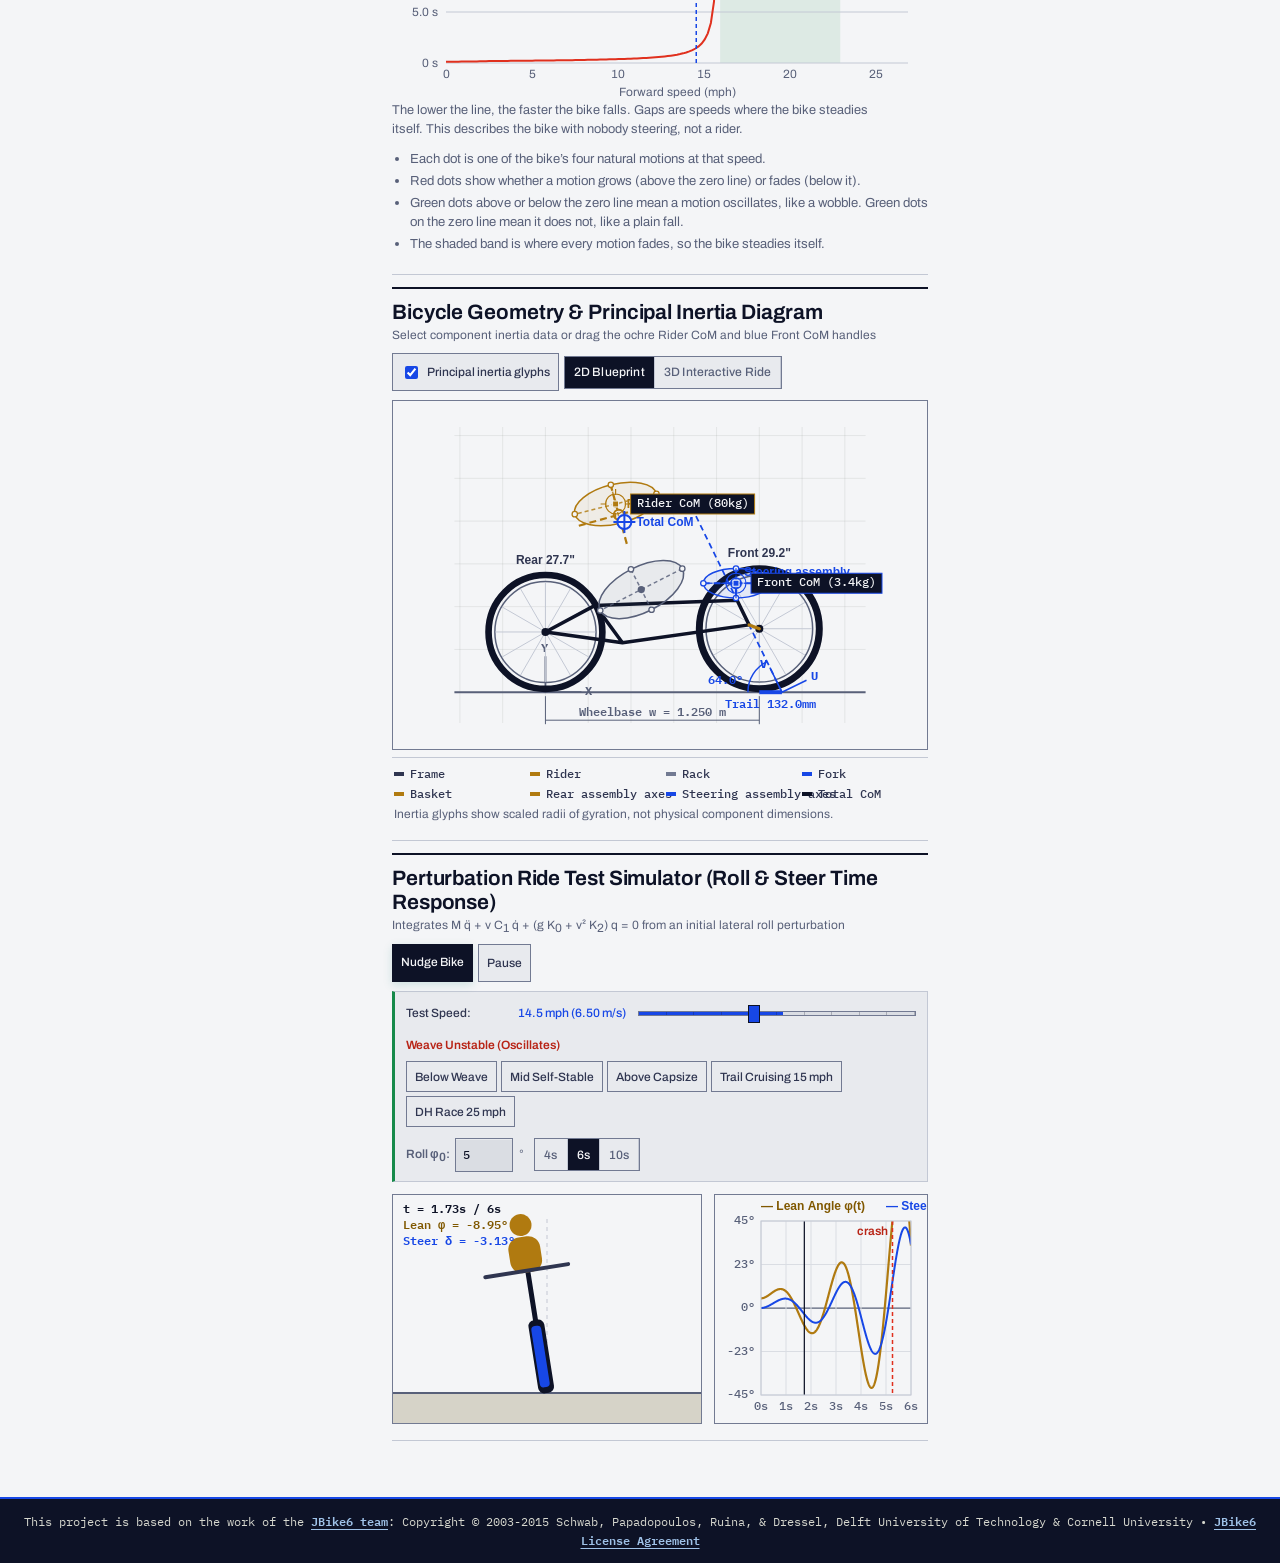
==== commit 3ba52abf: "Accessibility: 12px text floor, text-safe contrast shades, phone overflow fix, 44px touch targets Co" ====
--- a/index.html
+++ b/index.html
@@ -105,7 +105,7 @@
     }
 
     .brand-badge {
-      font-size: 0.68rem;
+      font-size: 0.75rem;
       font-weight: 600;
       padding: 0.15rem 0.55rem;
       border-radius: 999px;
@@ -261,7 +261,7 @@
     }
 
     .kpi-label {
-      font-size: 0.7rem;
+      font-size: 0.75rem;
       font-weight: 700;
       text-transform: uppercase;
       letter-spacing: 0.05em;
@@ -269,7 +269,7 @@
     }
 
     .pill-badge {
-      font-size: 0.68rem;
+      font-size: 0.75rem;
       font-weight: 600;
       padding: 0.15rem 0.5rem;
       border-radius: 999px;
@@ -277,7 +277,7 @@
     }
 
     .pill-emerald { background: var(--accent-emerald-bg); color: var(--accent-emerald-dark); border: 1px solid #a7f3d0; }
-    .pill-rose { background: var(--accent-rose-bg); color: #e0301e; border: 1px solid #fecdd3; }
+    .pill-rose { background: var(--accent-rose-bg); color: var(--signal-text); border: 1px solid #fecdd3; }
     .pill-indigo { background: var(--accent-indigo-bg); color: #3730a3; border: 1px solid #c7d2fe; }
     .pill-amber { background: var(--accent-amber-bg); color: #b45309; border: 1px solid #fde68a; }
     .pill-slate { background: #dadde3; color: #2f3550; border: 1px solid #c3c8d4; }
@@ -307,7 +307,7 @@
 
     .kpi-sub {
       margin: 0.35rem 0 0;
-      font-size: 0.74rem;
+      font-size: 0.75rem;
       color: var(--text-muted);
     }
 
@@ -348,7 +348,7 @@
       font-weight: 700;
       color: #34d399;
       text-transform: uppercase;
-      font-size: 0.72rem;
+      font-size: 0.75rem;
       letter-spacing: 0.04em;
       margin-right: 0.4rem;
     }
@@ -410,7 +410,7 @@
     }
 
     .panel-hint {
-      font-size: 0.72rem;
+      font-size: 0.75rem;
       color: var(--text-muted);
     }
 
@@ -452,12 +452,12 @@
     }
 
     .wheel-pill.active .wheel-pill-title {
-      color: #168a4a;
+      color: var(--stable-text);
     }
 
     .wheel-pill-sub {
       display: block;
-      font-size: 0.67rem;
+      font-size: 0.75rem;
       color: var(--text-muted);
     }
 
@@ -542,7 +542,7 @@
 
     .ctrl-note {
       margin: 0.2rem 0 0;
-      font-size: 0.68rem;
+      font-size: 0.75rem;
       color: var(--text-muted);
     }
 
@@ -581,7 +581,7 @@
     }
 
     .check-desc {
-      font-size: 0.68rem;
+      font-size: 0.75rem;
       color: var(--text-muted);
       display: block;
     }
@@ -605,7 +605,7 @@
     }
 
     .num-field label {
-      font-size: 0.69rem;
+      font-size: 0.75rem;
       font-weight: 600;
       color: var(--text-muted);
     }
@@ -638,7 +638,7 @@
       border: 1px solid var(--border-light);
       background: var(--bg-subtle);
       color: var(--text-body);
-      font-size: 0.69rem;
+      font-size: 0.75rem;
       font-weight: 600;
       padding: 0.25rem 0.5rem;
       border-radius: 7px;
@@ -691,7 +691,7 @@
       border: 1px solid var(--border-mid);
       background: #ffffff;
       color: var(--text-main);
-      font-size: 0.74rem;
+      font-size: 0.75rem;
       font-weight: 600;
       padding: 0.38rem 0.7rem;
       border-radius: 9px;
@@ -750,7 +750,7 @@
       left: 10px;
       background: rgba(15, 23, 42, 0.88);
       color: #f4f5f7;
-      font-size: 0.72rem;
+      font-size: 0.75rem;
       font-family: var(--font-mono);
       padding: 0.3rem 0.6rem;
       border-radius: 8px;
@@ -763,7 +763,7 @@
       right: 10px;
       background: rgba(15, 23, 42, 0.78);
       color: #dadde3;
-      font-size: 0.69rem;
+      font-size: 0.75rem;
       padding: 0.25rem 0.55rem;
       border-radius: 7px;
       pointer-events: none;
@@ -778,7 +778,7 @@
       border: 1px solid #2f3550;
       border-radius: 10px;
       padding: 0.6rem 0.75rem;
-      font-size: 0.72rem;
+      font-size: 0.75rem;
       pointer-events: none;
       min-width: 225px;
       box-shadow: var(--shadow-md);
@@ -800,7 +800,7 @@
       flex-wrap: wrap;
       align-items: center;
       gap: 0.9rem;
-      font-size: 0.72rem;
+      font-size: 0.75rem;
       font-weight: 500;
       color: var(--text-body);
       margin-bottom: 0.55rem;
@@ -911,7 +911,7 @@
       width: 100%;
       height: 220px;
       font-family: var(--font-mono);
-      font-size: 0.74rem;
+      font-size: 0.75rem;
       padding: 0.65rem;
       border-radius: 10px;
       border: 1px solid var(--border-mid);
@@ -924,62 +924,62 @@
     /* Eigenvalue Math Explorer and modal analysis */
     .eigen-lab-panel { margin-top: 1rem; padding: 1rem; border: 1px solid var(--border-light); border-radius: 15px; background: linear-gradient(180deg,#fbfdff,#f6fafc); }
     .eigen-lab-heading, .eigen-mode-heading, .optimization-inspector-head { display:flex; align-items:flex-start; justify-content:space-between; gap:.9rem; flex-wrap:wrap; }
-    .eigen-kicker, .optimization-kicker { color:#1747e6; font:750 .65rem/1.2 var(--font-mono); letter-spacing:.13em; }
+    .eigen-kicker, .optimization-kicker { color:#1747e6; font:750 0.75rem/1.2 var(--font-mono); letter-spacing:.13em; }
     .eigen-lab-heading h3 { margin:.3rem 0; color:var(--text-main); font-size:1.08rem; }
     .eigen-lab-heading p, .eigen-mode-heading p { margin:0; max-width:760px; color:var(--text-muted); font-size:.76rem; line-height:1.5; }
     .eigen-equation-banner { margin:.85rem 0; padding:.9rem 1rem; border-radius:12px; background:#0e2736; color:#effcf9; text-align:center; }
     .eigen-equation-main { font:700 clamp(.94rem,2vw,1.18rem)/1.5 var(--font-mono); letter-spacing:-.025em; }
-    .eigen-equation-sub { margin-top:.25rem; color:#a9c6d0; font:.69rem/1.5 var(--font-mono); }
+    .eigen-equation-sub { margin-top:.25rem; color:#a9c6d0; font:0.75rem/1.5 var(--font-mono); }
     .eigen-math-grid { display:grid; grid-template-columns:repeat(2,minmax(0,1fr)); gap:.7rem; }
     .eigen-math-card { min-width:0; padding:.85rem; border:1px solid #dadde3; border-radius:12px; background:#fff; }
     .eigen-step-heading { display:flex; align-items:flex-start; gap:.55rem; margin-bottom:.65rem; }
-    .eigen-step-heading > span { display:grid; place-items:center; width:25px; height:25px; flex:0 0 auto; border-radius:8px; background:#e0f2f1; color:#1747e6; font:750 .72rem var(--font-mono); }
+    .eigen-step-heading > span { display:grid; place-items:center; width:25px; height:25px; flex:0 0 auto; border-radius:8px; background:#e0f2f1; color:#1747e6; font:750 0.75rem var(--font-mono); }
     .eigen-step-heading strong { display:block; color:#0d1226; font-size:.76rem; }
-    .eigen-step-heading small { display:block; margin-top:.1rem; color:#727a92; font-size:.65rem; line-height:1.4; }
+    .eigen-step-heading small { display:block; margin-top:.1rem; color:#727a92; font-size:0.75rem; line-height:1.4; }
     .eigen-matrix-list { display:grid; grid-template-columns:repeat(3,minmax(0,1fr)); gap:.45rem; }
     .eigen-matrix-card { min-width:0; padding:.5rem; border-radius:8px; background:#f4f5f7; }
-    .eigen-matrix-name { display:flex; flex-wrap:wrap; justify-content:space-between; gap:.2rem; margin-bottom:.35rem; color:#33495b; font:700 .69rem var(--font-mono); }
-    .eigen-matrix-name span { color:#8293a2; font:500 .57rem var(--font-sans); }
-    .eigen-matrix-grid { display:grid; grid-template-columns:repeat(2,minmax(0,1fr)); gap:.22rem; color:#263b4c; font:.62rem var(--font-mono); font-variant-numeric:tabular-nums; }
+    .eigen-matrix-name { display:flex; flex-wrap:wrap; justify-content:space-between; gap:.2rem; margin-bottom:.35rem; color:#33495b; font:700 0.75rem var(--font-mono); }
+    .eigen-matrix-name span { color:#8293a2; font:500 0.75rem var(--font-sans); }
+    .eigen-matrix-grid { display:grid; grid-template-columns:repeat(2,minmax(0,1fr)); gap:.22rem; color:#263b4c; font:0.75rem var(--font-mono); font-variant-numeric:tabular-nums; }
     .eigen-matrix-grid span { min-width:0; padding:.22rem .14rem; border-radius:4px; background:#fff; text-align:right; overflow:hidden; }
     .eigen-matrix-grid.four { grid-template-columns:repeat(4,minmax(0,1fr)); }
-    .eigen-matrix-grid.four span { font-size:.59rem; }
+    .eigen-matrix-grid.four span { font-size:0.75rem; }
     .eigen-state-matrix .eigen-matrix-card { background:#f4f5f7; }
     .eigen-matrix-card.wide { width:100%; }
-    .eigen-math-explain, .eigen-poly-note, .eigen-footnote { margin-top:.5rem; color:#727a92; font-size:.65rem; line-height:1.5; }
+    .eigen-math-explain, .eigen-poly-note, .eigen-footnote { margin-top:.5rem; color:#727a92; font-size:0.75rem; line-height:1.5; }
     .eigen-poly-equation { color:#1747e6; font:750 .85rem var(--font-mono); }
     .eigen-poly-expanded { margin-top:.45rem; color:#172f42; font:650 .77rem/1.7 var(--font-mono); overflow-wrap:anywhere; }
     .eigen-root-list { display:flex; flex-wrap:wrap; gap:.4rem; }
     .eigen-root-chip { display:flex; flex-direction:column; gap:.12rem; padding:.42rem .55rem; border:1px solid #d8e2ea; border-radius:8px; background:#f7fafc; color:#34495a; cursor:pointer; text-align:left; }
-    .eigen-root-chip span { font:.64rem var(--font-mono); }
+    .eigen-root-chip span { font:0.75rem var(--font-mono); }
     .eigen-root-chip.stable { border-left:3px solid #1747e6; }
     .eigen-root-chip.unstable { border-left:3px solid #e05252; }
     .eigen-root-chip.neutral { border-left:3px solid #d69b38; }
     .eigen-root-chip.selected { outline:2px solid #2563eb; outline-offset:1px; background:#eff6ff; }
-    .eigen-math-status { margin-top:.5rem; color:#65798a; font-size:.65rem; line-height:1.45; }
-    .eigen-math-status[data-kind="error"] { color:#e0301e; }
+    .eigen-math-status { margin-top:.5rem; color:#65798a; font-size:0.75rem; line-height:1.45; }
+    .eigen-math-status[data-kind="error"] { color: var(--signal-text); }
     .eigen-math-status[data-kind="success"] { color:#1747e6; }
     .eigen-mode-heading { margin-top:1rem; padding-top:.9rem; border-top:1px solid #e5edf2; }
     .eigen-mode-heading h4 { margin:0 0 .25rem; color:#0d1226; font-size:.88rem; }
     .eigen-mode-controls { display:flex; flex-direction:column; gap:.25rem; min-width:180px; }
-    .eigen-mode-controls label { color:#64798a; font-size:.65rem; font-weight:700; }
+    .eigen-mode-controls label { color:#64798a; font-size:0.75rem; font-weight:700; }
     .eigen-mode-select { min-width:180px; }
     .eigen-mode-stats { display:grid; grid-template-columns:repeat(6,minmax(0,1fr)); gap:.45rem; margin:.75rem 0; }
     .eigen-stat { min-width:0; padding:.55rem .6rem; border:1px solid #e0e8ee; border-radius:9px; background:#fff; }
-    .eigen-stat span { display:block; min-height:2em; color:#727a92; font-size:.59rem; line-height:1.35; }
+    .eigen-stat span { display:block; min-height:2em; color:#727a92; font-size:0.75rem; line-height:1.35; }
     .eigen-stat strong { display:block; margin-top:.2rem; color:#0d1226; font:700 .78rem var(--font-mono); overflow-wrap:anywhere; }
     .eigen-mode-visual { display:grid; grid-template-columns:minmax(0,1.6fr) minmax(220px,.7fr); gap:.7rem; }
     .eigen-state-vector { display:flex; flex-wrap:wrap; align-items:center; gap:.45rem .8rem; margin:.7rem 0; padding:.6rem .7rem; border:1px solid #dadde3; border-radius:9px; background:#f4f5f7; }
-    .eigen-state-vector strong { color:#334e60; font-size:.67rem; }
-    .eigen-state-vector code { color:#1747e6; font:.7rem var(--font-mono); overflow-wrap:anywhere; }
-    .eigen-state-vector span { color:#727a92; font-size:.61rem; }
+    .eigen-state-vector strong { color:#334e60; font-size:0.75rem; }
+    .eigen-state-vector code { color:#1747e6; font:0.75rem var(--font-mono); overflow-wrap:anywhere; }
+    .eigen-state-vector span { color:#727a92; font-size:0.75rem; }
     .eigen-verification-panel { margin:.65rem 0 .8rem; padding:.75rem; border:1px solid #dadde3; border-radius:11px; background:#fff; }
     .eigen-verification-head { display:flex; justify-content:space-between; align-items:flex-start; gap:.6rem; flex-wrap:wrap; }
-    .eigen-verification-head strong { display:block; color:#0d1226; font-size:.72rem; }
-    .eigen-verification-head span { display:block; margin-top:.15rem; color:#727a92; font-size:.62rem; }
-    .eigenpair-readout { color:#1747e6; font:650 .65rem/1.5 var(--font-mono); text-align:right; }
+    .eigen-verification-head strong { display:block; color:#0d1226; font-size:0.75rem; }
+    .eigen-verification-head span { display:block; margin-top:.15rem; color:#727a92; font-size:0.75rem; }
+    .eigenpair-readout { color:#1747e6; font:650 0.75rem/1.5 var(--font-mono); text-align:right; }
     #eigenpairCanvas { display:block; width:100%; height:176px; margin-top:.35rem; }
-    .eigenpair-legend { display:flex; flex-wrap:wrap; gap:.8rem; color:#727a92; font-size:.6rem; }
+    .eigenpair-legend { display:flex; flex-wrap:wrap; gap:.8rem; color:#727a92; font-size:0.75rem; }
     .eigenpair-legend span { display:flex; align-items:center; gap:.3rem; }
     .eigenpair-swatch { display:inline-block; width:9px; height:9px; border-radius:2px; }
     .eigenpair-swatch.ax { background:#1747e6; }
@@ -988,9 +988,9 @@
     #eigenmodeCanvas { display:block; width:100%; height:300px; }
     .eigen-mode-side { display:flex; flex-direction:column; align-items:stretch; gap:.65rem; }
     .eigen-mode-callout { padding:.75rem; border-radius:10px; background:#f0f6f8; color:#3e5568; }
-    .eigen-mode-callout strong { font-size:.72rem; }
-    .eigen-mode-callout p { margin:.3rem 0 0; font-size:.66rem; line-height:1.5; }
-    .eigen-phase-control { display:grid; grid-template-columns:1fr auto; gap:.4rem; align-items:center; color:#52697b; font-size:.68rem; font-weight:650; }
+    .eigen-mode-callout strong { font-size:0.75rem; }
+    .eigen-mode-callout p { margin:.3rem 0 0; font-size:0.75rem; line-height:1.5; }
+    .eigen-phase-control { display:grid; grid-template-columns:1fr auto; gap:.4rem; align-items:center; color:#52697b; font-size:0.75rem; font-weight:650; }
     .eigen-phase-control input { grid-column:1/-1; width:100%; accent-color:#1747e6; }
     .eigen-footnote { padding-top:.65rem; border-top:1px solid #e4edf2; }
 
@@ -1000,7 +1000,7 @@
     .optimization-hero h2 { margin:.35rem 0; color:#fff; font-size:clamp(1.35rem,2.4vw,1.9rem); letter-spacing:-.035em; }
     .optimization-hero p { max-width:680px; margin:0; color:#bed4dc; font-size:.8rem; line-height:1.5; }
     .optimization-objective { min-width:220px; padding:.8rem .9rem; border:1px solid rgba(167,243,208,.2); border-radius:12px; background:rgba(1,19,30,.26); }
-    .optimization-objective span, .optimization-objective small { display:block; color:#a8c9d0; font-size:.62rem; }
+    .optimization-objective span, .optimization-objective small { display:block; color:#a8c9d0; font-size:0.75rem; }
     .optimization-objective strong { display:block; margin:.25rem 0; color:#d1fae5; font:750 .95rem var(--font-mono); }
     .optimization-layout { display:grid; grid-template-columns:minmax(260px,320px) minmax(0,1fr); gap:.85rem; align-items:start; }
     .optimization-controls { display:flex; flex-direction:column; gap:.6rem; padding:1rem; }
@@ -1013,7 +1013,7 @@
     .optimization-map-card, .optimization-inspector { min-width:0; padding:.9rem; }
     .optimization-canvas-stage { height:clamp(340px,44vw,520px); min-height:320px; border:1px solid #dadde3; border-radius:11px; overflow:hidden; background:#f4f5f7; }
     #optimizationCanvas { display:block; width:100%; height:100%; }
-    .optimization-legend { display:flex; flex-wrap:wrap; gap:.8rem; margin-top:.55rem; color:#687d8d; font-size:.64rem; }
+    .optimization-legend { display:flex; flex-wrap:wrap; gap:.8rem; margin-top:.55rem; color:#687d8d; font-size:0.75rem; }
     .optimization-legend span { display:inline-flex; align-items:center; gap:.32rem; }
     .optimization-swatch { width:10px; height:10px; border-radius:3px; display:inline-block; }
     .optimization-swatch.better { background:#1747e6; }
@@ -1023,20 +1023,20 @@
     .optimization-selection-detail { margin-top:.65rem; }
     .opt-detail-grid { display:grid; grid-template-columns:repeat(4,minmax(0,1fr)); gap:.45rem; }
     .opt-detail-grid > div { min-width:0; padding:.55rem; border-radius:8px; background:#f4f5f7; }
-    .opt-detail-grid span { display:block; color:#727a92; font-size:.61rem; }
-    .opt-detail-grid strong { display:block; margin-top:.22rem; color:#0d1226; font:700 .72rem var(--font-mono); overflow-wrap:anywhere; }
-    .opt-detail-status { margin-top:.55rem; padding:.55rem .65rem; border-radius:8px; background:#fff7ed; color:#9a3412; font-size:.7rem; }
+    .opt-detail-grid span { display:block; color:#727a92; font-size:0.75rem; }
+    .opt-detail-grid strong { display:block; margin-top:.22rem; color:#0d1226; font:700 0.75rem var(--font-mono); overflow-wrap:anywhere; }
+    .opt-detail-status { margin-top:.55rem; padding:.55rem .65rem; border-radius:8px; background:#fff7ed; color:#9a3412; font-size:0.75rem; }
     .opt-detail-status.stable { background:#ecfdf5; color:#047857; }
-    .opt-detail-foot { margin-top:.45rem; color:#727a92; font-size:.64rem; line-height:1.5; }
+    .opt-detail-foot { margin-top:.45rem; color:#727a92; font-size:0.75rem; line-height:1.5; }
     .optimization-ranking-wrap { margin-top:.85rem; padding-top:.75rem; border-top:1px solid #e4edf2; }
     .optimization-ranking-wrap h4 { margin:0 0 .45rem; color:#20384b; font-size:.75rem; }
     .optimization-ranking { display:grid; grid-template-columns:repeat(5,minmax(0,1fr)); gap:.45rem; }
     .opt-ranking-row { display:flex; align-items:center; gap:.45rem; min-width:0; padding:.48rem; border:1px solid #e0e8ee; border-radius:8px; background:#fafcfd; color:#34495a; cursor:pointer; text-align:left; }
-    .opt-rank-number { display:grid; place-items:center; width:20px; height:20px; flex:0 0 auto; border-radius:6px; background:#e0f2f1; color:#1747e6; font:750 .65rem var(--font-mono); }
-    .opt-ranking-row span:nth-child(2) { display:flex; flex-direction:column; min-width:0; font-size:.62rem; }
-    .opt-ranking-row small { color:#727a92; font-size:.58rem; }
-    .opt-rank-score { margin-left:auto; font:700 .61rem var(--font-mono); overflow-wrap:anywhere; }
-    .optimization-method-note { padding:.75rem .9rem; border:1px solid #dadde3; border-radius:10px; background:#f8fbfd; color:#65798a; font-size:.68rem; line-height:1.55; }
+    .opt-rank-number { display:grid; place-items:center; width:20px; height:20px; flex:0 0 auto; border-radius:6px; background:#e0f2f1; color:#1747e6; font:750 0.75rem var(--font-mono); }
+    .opt-ranking-row span:nth-child(2) { display:flex; flex-direction:column; min-width:0; font-size:0.75rem; }
+    .opt-ranking-row small { color:#727a92; font-size:0.75rem; }
+    .opt-rank-score { margin-left:auto; font:700 0.75rem var(--font-mono); overflow-wrap:anywhere; }
+    .optimization-method-note { padding:.75rem .9rem; border:1px solid #dadde3; border-radius:10px; background:#f8fbfd; color:#65798a; font-size:0.75rem; line-height:1.55; }
     .optimization-method-note strong { color:#334e60; }
     @media (max-width:1050px) {
       .eigen-mode-stats { grid-template-columns:repeat(3,minmax(0,1fr)); }
@@ -1056,7 +1056,7 @@
     @media (max-width:430px) {
       .eigen-lab-panel { padding:.7rem; }
       .eigen-matrix-list { grid-template-columns:1fr; }
-      .eigen-matrix-grid.four span { font-size:.52rem; }
+      .eigen-matrix-grid.four span { font-size:0.75rem; }
       .eigen-mode-stats { grid-template-columns:repeat(2,minmax(0,1fr)); }
       .opt-speed-grid { grid-template-columns:1fr; }
       .optimization-ranking { grid-template-columns:1fr; }
@@ -1114,14 +1114,14 @@
       border-radius: 10px;
       padding: 0.6rem 0.7rem;
       font-family: var(--font-mono);
-      font-size: 0.71rem;
+      font-size: 0.75rem;
     }
 
     .matrix-title {
       font-weight: 700;
       color: var(--text-main);
       margin-bottom: 0.3rem;
-      font-size: 0.74rem;
+      font-size: 0.75rem;
       display: flex;
       justify-content: space-between;
     }
@@ -1151,7 +1151,7 @@
       border-radius: 10px;
       padding: 0.7rem 0.8rem;
       font-family: var(--font-mono);
-      font-size: 0.72rem;
+      font-size: 0.75rem;
       line-height: 1.45;
       overflow-x: auto;
     }
@@ -1167,15 +1167,15 @@
 
     .pz-toolbar { display:flex; flex-wrap:wrap; align-items:center; justify-content:space-between; gap:.5rem; margin:.45rem 0 .55rem; }
     .pz-toolbar-actions { display:flex; flex-wrap:wrap; align-items:center; gap:.35rem; }
-    .pz-toolbar .btn-action { padding:.3rem .52rem; font-size:.68rem; }
+    .pz-toolbar .btn-action { padding:.3rem .52rem; font-size:0.75rem; }
     .pz-speed-control { display:flex; flex:1 1 180px; align-items:center; gap:.55rem; min-width:160px; }
-    .pz-speed-control label { color:var(--text-muted); font-size:.66rem; font-weight:700; white-space:nowrap; }
+    .pz-speed-control label { color:var(--text-muted); font-size:0.75rem; font-weight:700; white-space:nowrap; }
     .pz-speed-control input { width:100%; min-width:75px; accent-color:#1747e6; }
-    .pz-speed-control strong { color:#e0301e; font:.68rem var(--font-mono); white-space:nowrap; }
+    .pz-speed-control strong { color: var(--signal-text); font:0.75rem var(--font-mono); white-space:nowrap; }
     .pz-canvas-box { height:390px; background:linear-gradient(160deg,#fbfdff,#f3f7fb); }
     #poleZeroCanvas { touch-action:none; cursor:grab; }
-    .pz-canvas-hint { position:absolute; right:9px; bottom:8px; padding:.24rem .45rem; border-radius:6px; background:rgba(15,23,42,.78); color:#dadde3; font-size:.59rem; pointer-events:none; }
-    .pz-selection-readout { min-height:2.6em; margin-top:.45rem; padding:.48rem .58rem; border:1px solid var(--border-light); border-radius:8px; background:#f4f5f7; color:#526477; font:.64rem/1.5 var(--font-mono); overflow-wrap:anywhere; }
+    .pz-canvas-hint { position:absolute; right:9px; bottom:8px; padding:.24rem .45rem; border-radius:6px; background:rgba(15,23,42,.78); color:#dadde3; font-size:0.75rem; pointer-events:none; }
+    .pz-selection-readout { min-height:2.6em; margin-top:.45rem; padding:.48rem .58rem; border:1px solid var(--border-light); border-radius:8px; background:#f4f5f7; color:#526477; font:0.75rem/1.5 var(--font-mono); overflow-wrap:anywhere; }
     @media (max-width:600px) { .pz-canvas-box { height:340px; } .pz-speed-control { flex:1 1 100%; } .pz-toolbar-actions { width:100%; } }
 
     .ctrl-lab-split {
@@ -1214,7 +1214,7 @@
       border-radius: 10px;
       padding: 0.65rem 0.8rem;
       font-family: var(--font-mono);
-      font-size: 0.69rem;
+      font-size: 0.75rem;
       line-height: 1.42;
       overflow-x: auto;
       margin-top: 0.55rem;
@@ -1326,7 +1326,7 @@
       pointer-events: none;
     }
     .landscape-hero-copy { position: relative; z-index: 1; }
-    .landscape-eyebrow { display: flex; align-items: center; gap: .5rem; color: #8fe5cf; font: 700 .68rem/1.2 var(--font-mono); letter-spacing: .14em; }
+    .landscape-eyebrow { display: flex; align-items: center; gap: .5rem; color: #8fe5cf; font: 700 0.75rem/1.2 var(--font-mono); letter-spacing: .14em; }
     .landscape-pulse { width: 7px; height: 7px; border-radius: 50%; background: #5eead4; box-shadow: 0 0 0 5px rgba(94,234,212,.12); }
     .landscape-hero h2 { margin: .55rem 0 .38rem; color: white; font-size: clamp(1.5rem, 2.4vw, 2.05rem); line-height: 1.08; letter-spacing: -.045em; }
     .landscape-hero p { max-width: 670px; margin: 0; color: #c2d5df; font-size: .86rem; line-height: 1.55; }
@@ -1335,9 +1335,9 @@
       background: rgba(3,18,30,.27); border: 1px solid rgba(167,243,208,.2); border-radius: 14px;
       backdrop-filter: blur(8px); display: flex; flex-direction: column; gap: .25rem;
     }
-    .equation-kicker { color: #85d8c4; font: 700 .62rem var(--font-mono); letter-spacing: .11em; }
+    .equation-kicker { color: #85d8c4; font: 700 0.75rem var(--font-mono); letter-spacing: .11em; }
     .landscape-hero-equation strong { color: #effefa; font: 700 1.35rem var(--font-mono); letter-spacing: -.04em; }
-    .landscape-hero-equation small { color: #c0d8d9; font-size: .65rem; }
+    .landscape-hero-equation small { color: #c0d8d9; font-size: 0.75rem; }
     .landscape-layout { display: grid; grid-template-columns: minmax(270px, 310px) minmax(0, 1fr); gap: 1rem; align-items: start; }
     .landscape-controls { display: flex; flex-direction: column; gap: .78rem; position: sticky; top: 112px; }
     .landscape-results { display: flex; flex-direction: column; gap: 1rem; min-width: 0; }
@@ -1346,13 +1346,13 @@
     .landscape-step {
       display: inline-grid; place-items: center; flex: 0 0 27px; height: 27px; border-radius: 9px;
       color: #1747e6; background: #e3f7f1; border: 1px solid #c7eee2;
-      font: 700 .68rem var(--font-mono);
+      font: 700 0.75rem var(--font-mono);
     }
     .landscape-section-heading h3 { margin: 0; font-size: .9rem; color: #142b3b; letter-spacing: -.015em; }
-    .landscape-section-heading p { margin: .12rem 0 0; color: #727a92; font-size: .7rem; }
-    .landscape-field { display: flex; flex-direction: column; gap: .32rem; color: #3b5060; font-size: .7rem; font-weight: 650; }
+    .landscape-section-heading p { margin: .12rem 0 0; color: #727a92; font-size: 0.75rem; }
+    .landscape-field { display: flex; flex-direction: column; gap: .32rem; color: #3b5060; font-size: 0.75rem; font-weight: 650; }
     .landscape-field > span { display: flex; align-items: center; justify-content: space-between; gap: .45rem; }
-    .landscape-field > span strong { color: #1747e6; font: 700 .7rem var(--font-mono); }
+    .landscape-field > span strong { color: #1747e6; font: 700 0.75rem var(--font-mono); }
     .landscape-field input[type="number"], .landscape-field select {
       width: 100%; min-width: 0; padding: .52rem .6rem; border: 1px solid #d5e0e7; border-radius: 9px;
       background: #fbfdfe; color: #1e3444; font: 500 .75rem var(--font-mono); outline: none;
@@ -1362,40 +1362,40 @@
     .landscape-range-pair { display: grid; grid-template-columns: 1fr 1fr; gap: .5rem; }
     .landscape-divider { height: 1px; background: #e9eff3; margin: .2rem 0; }
     .landscape-run { justify-content: center; margin-top: .1rem; padding: .68rem 1rem; font-size: .78rem; }
-    .landscape-small-note { margin: 0; color: #7a8c9a; font-size: .65rem; line-height: 1.5; }
+    .landscape-small-note { margin: 0; color: #7a8c9a; font-size: 0.75rem; line-height: 1.5; }
     .landscape-plot-card { padding: 1.15rem 1.25rem 1rem; }
     .landscape-plot-heading, .landscape-inspector-head { display: flex; align-items: center; justify-content: space-between; gap: .8rem; flex-wrap: wrap; }
     .landscape-view-switch { display: flex; align-items: center; gap: .2rem; padding: .2rem; background: #eef3f6; border: 1px solid #e1e9ee; border-radius: 10px; }
     .landscape-view-btn, .landscape-reset {
       border: 0; border-radius: 8px; background: transparent; color: #657a89; padding: .42rem .67rem;
-      cursor: pointer; font: 650 .68rem var(--font-sans); transition: all .15s ease;
+      cursor: pointer; font: 650 0.75rem var(--font-sans); transition: all .15s ease;
     }
     .landscape-view-btn.active { color: #0a6658; background: white; box-shadow: 0 1px 4px rgba(19,42,55,.12); }
     .landscape-reset { font-size: 1rem; padding: .28rem .48rem; }
     .landscape-reset:hover { color: #0b7967; background: white; }
-    .landscape-plot-meta { display: flex; justify-content: space-between; align-items: center; gap: .5rem; margin: 1rem .1rem .45rem; color: #526879; font: 650 .65rem var(--font-mono); }
-    .landscape-meta-center { color: #98a6b1; font-size: .58rem; letter-spacing: .08em; text-align: center; }
+    .landscape-plot-meta { display: flex; justify-content: space-between; align-items: center; gap: .5rem; margin: 1rem .1rem .45rem; color: #526879; font: 650 0.75rem var(--font-mono); }
+    .landscape-meta-center { color: #98a6b1; font-size: 0.75rem; letter-spacing: .08em; text-align: center; }
     .landscape-canvas-stage { position: relative; height: 500px; overflow: hidden; border: 1px solid #dce6ec; border-radius: 13px; background: #f8fbfc; }
     #stabilityLandscapeCanvas { display: block; width: 100%; height: 100%; touch-action: none; cursor: crosshair; }
-    .landscape-canvas-hint { position: absolute; right: 11px; bottom: 10px; pointer-events: none; padding: .28rem .52rem; border-radius: 7px; background: rgba(12,29,43,.78); color: #e2eef0; font-size: .62rem; }
-    .landscape-legend { display: flex; flex-wrap: wrap; align-items: center; gap: .75rem 1.1rem; padding: .72rem .1rem .25rem; color: #687c8b; font-size: .66rem; }
+    .landscape-canvas-hint { position: absolute; right: 11px; bottom: 10px; pointer-events: none; padding: .28rem .52rem; border-radius: 7px; background: rgba(12,29,43,.78); color: #e2eef0; font-size: 0.75rem; }
+    .landscape-legend { display: flex; flex-wrap: wrap; align-items: center; gap: .75rem 1.1rem; padding: .72rem .1rem .25rem; color: #687c8b; font-size: 0.75rem; }
     .landscape-legend > span { display: inline-flex; align-items: center; gap: .35rem; }
     .legend-dot { width: 9px; height: 9px; display: inline-block; border-radius: 50%; }
     .legend-dot.stable { background: #0e7490; }
     .legend-dot.boundary { background: #dadde3; border: 1px solid #94a3b8; }
     .legend-dot.unstable { background: #dc4841; }
     .landscape-zero-key { color: #526879; }
-    .landscape-status { margin-top: .55rem; padding: .5rem .7rem; border-radius: 9px; background: #f1f5f8; color: #637888; font-size: .68rem; }
+    .landscape-status { margin-top: .55rem; padding: .5rem .7rem; border-radius: 9px; background: #f1f5f8; color: #637888; font-size: 0.75rem; }
     .landscape-status[data-kind="success"] { background: #e8f8f2; color: #1747e6; }
-    .landscape-status[data-kind="error"] { background: #fff1f2; color: #e0301e; }
+    .landscape-status[data-kind="error"] { background: #fff1f2; color: var(--signal-text); }
     .landscape-status[data-kind="working"] { background: #eff6ff; color: #1d4ed8; }
     .landscape-inspector { padding: 1.05rem 1.25rem; }
-    .landscape-selection-detail { margin-top: .85rem; padding: .8rem .9rem; border: 1px solid #e3ebef; border-radius: 11px; background: #f8fbfc; color: #627888; font-size: .7rem; line-height: 1.65; }
+    .landscape-selection-detail { margin-top: .85rem; padding: .8rem .9rem; border: 1px solid #e3ebef; border-radius: 11px; background: #f8fbfc; color: #627888; font-size: 0.75rem; line-height: 1.65; }
     .landscape-detail-top { display: flex; flex-wrap: wrap; align-items: center; gap: .45rem 1.2rem; color: #5f7483; }
-    .landscape-detail-top strong { color: #162f40; font: 700 .72rem var(--font-mono); }
+    .landscape-detail-top strong { color: #162f40; font: 700 0.75rem var(--font-mono); }
     .landscape-detail-status { display: inline-flex; margin-top: .5rem; padding: .22rem .5rem; border-radius: 6px; background: #e4f5ef; color: #1747e6; font-weight: 700; }
-    .landscape-roots { margin-top: .5rem; color: #395366; font: .66rem/1.8 var(--font-mono); overflow-wrap: anywhere; }
-    .landscape-method-note { padding: .85rem 1rem; border-left: 3px solid #0d9a7e; border-radius: 0 10px 10px 0; background: rgba(255,255,255,.7); color: #657a89; font-size: .68rem; line-height: 1.6; }
+    .landscape-roots { margin-top: .5rem; color: #395366; font: 0.75rem/1.8 var(--font-mono); overflow-wrap: anywhere; }
+    .landscape-method-note { padding: .85rem 1rem; border-left: 3px solid #0d9a7e; border-radius: 0 10px 10px 0; background: rgba(255,255,255,.7); color: #657a89; font-size: 0.75rem; line-height: 1.6; }
     .landscape-method-note strong { color: #294657; }
 
     @media (max-width: 1050px) {
@@ -1411,7 +1411,7 @@
       .landscape-hero-equation { min-width: 0; width: 100%; }
       .landscape-controls { display: flex; }
       .landscape-canvas-stage { height: 390px; }
-      .landscape-plot-meta { font-size: .58rem; }
+      .landscape-plot-meta { font-size: 0.75rem; }
       .landscape-meta-center { display: none; }
       .landscape-inspector-head { align-items: flex-start; }
       .landscape-inspector-head > button { width: 100%; justify-content: center; }
@@ -1430,7 +1430,7 @@
       gap: .38rem .85rem;
       padding: .65rem .15rem .05rem;
       color: var(--text-muted);
-      font-size: .68rem;
+      font-size: 0.75rem;
     }
     .geometry-legend-item {
       display: inline-flex;
@@ -1448,7 +1448,7 @@
     .geometry-legend-note {
       flex-basis: 100%;
       color: #586079;
-      font-size: .65rem;
+      font-size: 0.75rem;
       line-height: 1.4;
     }
     .geometry-viz-toolbar { gap: .4rem; }
@@ -1462,9 +1462,9 @@
     }
     .geom-ride-controls.hidden { display: none; }
     .geom-ride-copy { display: grid; gap: .12rem; min-width: 0; }
-    .geom-ride-kicker { color: var(--text-muted); font: 700 .61rem var(--font-mono); letter-spacing: .08em; }
-    #geomRideStatus { color: var(--text-main); font: 600 .72rem var(--font-mono); }
-    .geom-ride-note { color: var(--text-muted); font-size: .66rem; line-height: 1.35; }
+    .geom-ride-kicker { color: var(--text-muted); font: 700 0.75rem var(--font-mono); letter-spacing: .08em; }
+    #geomRideStatus { color: var(--text-main); font: 600 0.75rem var(--font-mono); }
+    .geom-ride-note { color: var(--text-muted); font-size: 0.75rem; line-height: 1.35; }
     .geom-ride-actions { display: flex; flex: 0 0 auto; flex-wrap: wrap; gap: .4rem; }
     .geom-ride-actions .btn-action { min-height: 36px; }
 
@@ -1482,7 +1482,7 @@
       .brand-icon svg { width: 21px; height: 21px; }
       .brand-title-row { display: block; min-width: 0; }
       .brand-title { font-size: .98rem; line-height: 1.2; }
-      .brand-badge { display: inline-flex; margin-top: .28rem; font-size: .62rem; }
+      .brand-badge { display: inline-flex; margin-top: .28rem; font-size: 0.75rem; }
       .brand-sub { display: none; }
       .header-actions {
         display: grid;
@@ -1499,7 +1499,7 @@
       .main-wrap { padding: .65rem .65rem 1.5rem; gap: .75rem; }
       .panel-card { padding: .85rem; }
       .viz-title { font-size: .92rem; }
-      .viz-sub { font-size: .7rem; line-height: 1.4; }
+      .viz-sub { font-size: 0.75rem; line-height: 1.4; }
       .geometry-viz-toolbar { width: 100%; justify-content: flex-start; }
       .geometry-viz-toolbar .seg-group { margin-left: auto; }
       .geom-ride-controls { align-items: stretch; flex-direction: column; }
@@ -1507,8 +1507,8 @@
       .geom-ride-actions .btn-action { width: 100%; }
       .canvas-stage.geom-h { height: clamp(320px, 88vw, 420px); min-height: 320px; }
       #geomCanvas { display: block; width: 100%; height: 100%; min-height: 320px; touch-action: none; }
-      .geometry-legend { gap: .34rem .6rem; padding-top: .55rem; font-size: .64rem; }
-      .geometry-legend-note { font-size: .61rem; }
+      .geometry-legend { gap: .34rem .6rem; padding-top: .55rem; font-size: 0.75rem; }
+      .geometry-legend-note { font-size: 0.75rem; }
       #dumbbellToggleWrap { min-height: 36px; }
       #btnZoomGeomIn, #btnZoomGeomOut { min-width: 36px; justify-content: center; }
     }
@@ -1573,7 +1573,7 @@
         width: 100%;
       }
       .header-actions .seg-group { grid-column: 1; grid-row: 1; align-self: stretch; }
-      .header-actions .seg-btn { padding: .28rem .5rem; font-size: .7rem; }
+      .header-actions .seg-btn { padding: .28rem .5rem; font-size: 0.75rem; }
       .header-actions .preset-select {
         grid-column: 1 / -1;
         grid-row: 2;
@@ -1581,28 +1581,28 @@
         min-width: 0;
         min-height: 38px;
         padding: .38rem .55rem;
-        font-size: .73rem;
+        font-size: 0.75rem;
       }
       .header-actions #btnResetPreset { grid-column: 2; grid-row: 1; }
       .header-actions #btnOpenJsonModal { grid-column: 3; grid-row: 1; }
-      .header-actions .hdr-btn { min-width: 0; min-height: 38px; padding: .35rem .4rem; font-size: .69rem; }
+      .header-actions .hdr-btn { min-width: 0; min-height: 38px; padding: .35rem .4rem; font-size: 0.75rem; }
       .main-wrap { padding: .55rem .55rem 1.35rem; gap: .65rem; }
       .kpi-grid { grid-template-columns: repeat(2, minmax(0, 1fr)); gap: .5rem; }
       .kpi-card { min-height: 94px; padding: .65rem .7rem; border-radius: 12px; }
-      .kpi-label { font-size: .61rem; }
+      .kpi-label { font-size: 0.75rem; }
       .kpi-val { font-size: 1.15rem; }
-      .kpi-sec, .kpi-sub { font-size: .65rem; }
+      .kpi-sec, .kpi-sub { font-size: 0.75rem; }
       .panel-card { padding: .72rem; border-radius: 13px; }
       .viz-header { align-items: flex-start; gap: .5rem; }
       .viz-toolbar { gap: .32rem; }
       .viz-toolbar .btn-action, .geometry-viz-toolbar .btn-action {
         min-height: 40px;
         padding: .38rem .55rem;
-        font-size: .69rem;
+        font-size: 0.75rem;
       }
       .geometry-viz-toolbar { gap: .35rem; }
       .geometry-viz-toolbar .seg-group { margin-left: 0; max-width: 100%; }
-      .geometry-viz-toolbar .seg-btn { white-space: nowrap; padding: .34rem .48rem; font-size: .66rem; }
+      .geometry-viz-toolbar .seg-btn { white-space: nowrap; padding: .34rem .48rem; font-size: 0.75rem; }
       .canvas-stage.geom-h { height: clamp(290px, 78vw, 380px); min-height: 290px; }
       #geomCanvas { min-height: 290px; }
       .landscape-canvas-stage { height: clamp(300px, 94vw, 390px); }
@@ -1611,7 +1611,7 @@
       .landscape-controls { gap: .6rem; }
       .landscape-controls .panel-card { padding: .7rem; }
       .landscape-view-btn, .landscape-reset { min-height: 40px; }
-      .geometry-legend, .landscape-legend, .legend-bar { font-size: .62rem; }
+      .geometry-legend, .landscape-legend, .legend-bar { font-size: 0.75rem; }
     }
     @media (max-width: 380px) {
       .brand-title { font-size: .79rem; }
@@ -1630,10 +1630,10 @@
   
     /* Interactive visualization workspace */
     .viz-workspace-nav{position:sticky;top:var(--app-header-height,72px);z-index:35;display:flex;gap:.4rem;overflow-x:auto;padding:.55rem .65rem;margin:-.2rem 0 .1rem;background:rgba(248,250,252,.96);border:1px solid var(--border-light);border-radius:13px;backdrop-filter:blur(12px);scrollbar-width:thin}
-    .viz-workspace-nav button{flex:0 0 auto;border:1px solid #dbe5ec;background:#fff;color:#475569;border-radius:999px;padding:.48rem .78rem;font:600 .72rem var(--font-sans);cursor:pointer;white-space:nowrap}
+    .viz-workspace-nav button{flex:0 0 auto;border:1px solid #dbe5ec;background:#fff;color:#475569;border-radius:999px;padding:.48rem .78rem;font:600 0.75rem var(--font-sans);cursor:pointer;white-space:nowrap}
     .viz-workspace-nav button[aria-current="location"]{background:#1747e6;color:#fff;border-color:#1747e6}
-    .viz-camera-presets{display:inline-flex;gap:.25rem;align-items:center}.pz-trace-legend{display:flex;flex-wrap:wrap;gap:.35rem}.pz-trace-toggle{border:1px solid #c3c8d4;background:#fff;color:#475569;border-radius:999px;padding:.32rem .58rem;font:600 .68rem var(--font-sans);cursor:pointer}.pz-trace-toggle[aria-pressed="false"]{opacity:.42;text-decoration:line-through}.pz-trace-toggle.active{border-color:#1747e6;background:#f0fdfa}.pz-hover-readout{font:600 .7rem var(--font-mono);color:#1747e6;padding:.35rem .55rem;background:#f0fdfa;border:1px solid #ccfbf1;border-radius:8px;margin:.35rem 0}
-    .viz-camera-presets .btn-action,.landscape-camera-preset{min-height:34px;padding:.3rem .55rem;font-size:.68rem}
+    .viz-camera-presets{display:inline-flex;gap:.25rem;align-items:center}.pz-trace-legend{display:flex;flex-wrap:wrap;gap:.35rem}.pz-trace-toggle{border:1px solid #c3c8d4;background:#fff;color:#475569;border-radius:999px;padding:.32rem .58rem;font:600 0.75rem var(--font-sans);cursor:pointer}.pz-trace-toggle[aria-pressed="false"]{opacity:.42;text-decoration:line-through}.pz-trace-toggle.active{border-color:#1747e6;background:#f0fdfa}.pz-hover-readout{font:600 0.75rem var(--font-mono);color:#1747e6;padding:.35rem .55rem;background:#f0fdfa;border:1px solid #ccfbf1;border-radius:8px;margin:.35rem 0}
+    .viz-camera-presets .btn-action,.landscape-camera-preset{min-height:34px;padding:.3rem .55rem;font-size:0.75rem}
     .landscape-camera-preset{border:1px solid var(--border-mid);border-radius:8px;background:#fff;color:var(--text-body);cursor:pointer}
     .landscape-camera-preset.hidden{display:none}
     @media(max-width:700px){.viz-workspace-nav{top:var(--app-header-height,72px);margin:0 -.1rem .1rem;padding:.45rem}.viz-camera-presets{width:100%;order:4}.viz-camera-presets .btn-action{flex:1}}
@@ -1643,14 +1643,14 @@
       border: 1px solid #c3c8d4; border-left: 3px solid #1747e6; border-radius: 11px;
       background: #fff; box-shadow: 0 1px 3px rgba(15,23,42,.05); min-width: 0;
     }
-    .engineering-inspector-heading { display:flex; align-items:center; justify-content:space-between; gap:.5rem; color:#586079; font-size:.66rem; font-weight:800; letter-spacing:.06em; text-transform:uppercase; }
+    .engineering-inspector-heading { display:flex; align-items:center; justify-content:space-between; gap:.5rem; color:#586079; font-size:0.75rem; font-weight:800; letter-spacing:.06em; text-transform:uppercase; }
     .engineering-inspector-clear { border:0; background:transparent; color:#1747e6; font:inherit; text-transform:none; letter-spacing:0; cursor:pointer; padding:.2rem .35rem; }
     .engineering-inspector-title { color:#0d1226; font-size:.9rem; }
     .engineering-inspector-grid { display:grid; grid-template-columns:repeat(auto-fit,minmax(135px,1fr)); gap:.45rem; }
     .engineering-inspector-value { display:grid; gap:.12rem; min-width:0; padding:.4rem .5rem; border-radius:7px; background:#f4f5f7; }
-    .engineering-inspector-value span { color:#586079; font-size:.65rem; }
+    .engineering-inspector-value span { color:#586079; font-size:0.75rem; }
     .engineering-inspector-value strong { color:#0d1226; font:600 .78rem "IBM Plex Mono", monospace; overflow-wrap:anywhere; }
-    .engineering-inspector-note,.engineering-inspector-empty { margin:0; color:#586079; font-size:.7rem; line-height:1.45; }
+    .engineering-inspector-note,.engineering-inspector-empty { margin:0; color:#586079; font-size:0.75rem; line-height:1.45; }
   
     /* Single primary navigation: keep the old tab buttons only as hidden JS routing state. */
     .lab-nav-bar { display: none !important; }
@@ -1675,7 +1675,7 @@
     }
     @media (max-width: 700px) {
       .viz-workspace-nav { top: 0; margin: 0 -.1rem .25rem; padding: .05rem 0 0; }
-      .viz-workspace-nav button { padding: .58rem .66rem .5rem; font-size: .64rem; }
+      .viz-workspace-nav button { padding: .58rem .66rem .5rem; font-size: 0.75rem; }
     }
 
 </style>
@@ -2112,7 +2112,7 @@
                 <span id="hoverSpeedLabel" style="color:#34d399;">v = 0.00 m/s</span>
                 <span id="hoverStatusBadge" class="pill-badge pill-emerald">Self-Stable</span>
               </div>
-              <div id="hoverModesList" class="tabular-nums" style="font-size:0.7rem;line-height:1.45;"></div>
+              <div id="hoverModesList" class="tabular-nums" style="font-size:0.75rem;line-height:1.45;"></div>
             </div>
             <div id="root3dHint" class="camera-hint hidden">3D Complex Space (v, Re(&lambda;), Im(&lambda;)) &bull; Drag to rotate &bull; Scroll to zoom</div>
           </div>
@@ -2220,9 +2220,9 @@
               <!-- Initial Roll Impulse & Duration Controls -->
               <div style="display:flex;flex-wrap:wrap;align-items:center;gap:0.65rem;">
                 <div style="display:flex;align-items:center;gap:0.35rem;">
-                  <label for="inputRollImpulse" style="font-size:0.71rem;font-weight:600;color:var(--text-muted);">Roll &phi;<sub>0</sub>:</label>
+                  <label for="inputRollImpulse" style="font-size:0.75rem;font-weight:600;color:var(--text-muted);">Roll &phi;<sub>0</sub>:</label>
                   <input id="inputRollImpulse" type="number" min="-20" max="20" step="1" value="5" class="num-input" style="width:58px;padding:0.25rem 0.4rem;" />
-                  <span style="font-size:0.71rem;color:var(--text-muted);">&deg;</span>
+                  <span style="font-size:0.75rem;color:var(--text-muted);">&deg;</span>
                 </div>
                 <div class="seg-group light" role="group" aria-label="Simulation Duration">
                   <button type="button" data-dur="4" class="seg-btn dur-btn">4s</button>
@@ -2324,7 +2324,7 @@
             <div id="tfNumDisplay" style="color:var(--accent-emerald-dark);font-weight:600;"></div>
             <div style="border-top:1px solid var(--border-mid);margin:0.3rem 0;"></div>
             <div id="tfDenDisplay" style="color:var(--accent-indigo);font-weight:600;"></div>
-            <div id="tfZerosPolesSummary" style="margin-top:0.45rem;color:var(--text-muted);font-size:0.69rem;"></div>
+            <div id="tfZerosPolesSummary" style="margin-top:0.45rem;color:var(--text-muted);font-size:0.75rem;"></div>
           </div>
         </div>
 
@@ -2351,8 +2351,8 @@
             </div>
           </div>
           <div class="legend-bar pz-trace-legend" style="margin-bottom:0.4rem;" role="group" aria-label="Visible pole-zero traces">
-            <button type="button" class="pz-trace-toggle active" data-pz-trace="poles" aria-pressed="true"><strong style="color:#168a4a;">×</strong> Open-loop poles</button>
-            <button type="button" class="pz-trace-toggle active" data-pz-trace="zeros" aria-pressed="true"><strong style="color:#e0301e;">○</strong> Transmission zeros</button>
+            <button type="button" class="pz-trace-toggle active" data-pz-trace="poles" aria-pressed="true"><strong style="color: var(--stable-text);">×</strong> Open-loop poles</button>
+            <button type="button" class="pz-trace-toggle active" data-pz-trace="zeros" aria-pressed="true"><strong style="color: var(--signal-text);">○</strong> Transmission zeros</button>
             <button type="button" class="pz-trace-toggle active" data-pz-trace="closed" aria-pressed="true"><strong style="color:#1747e6;">◆</strong> Closed-loop poles</button>
           </div>
           <div class="pz-canvas-box">
@@ -2697,7 +2697,7 @@
         Copy the current 4-body Whipple–Carvallo parameter JSON below, or paste a valid JSON config and click <strong>Apply JSON</strong>.
       </p>
       <textarea id="jsonTextArea" class="json-area" spellcheck="false"></textarea>
-      <div id="jsonStatusMsg" style="font-size:0.74rem;min-height:1.1rem;color:var(--accent-emerald-dark);font-weight:600;"></div>
+      <div id="jsonStatusMsg" style="font-size:0.75rem;min-height:1.1rem;color:var(--accent-emerald-dark);font-weight:600;"></div>
       <div style="display:flex;justify-content:flex-end;gap:0.5rem;margin-top:0.5rem;">
         <button type="button" id="btnCopyJson" class="btn-action">Copy to Clipboard</button>
         <button type="button" id="btnApplyJson" class="btn-action primary">Apply JSON</button>
@@ -2729,6 +2729,9 @@
       const DEG2RAD = Math.PI / 180;
       const RAD2DEG = 180 / Math.PI;
       const INCH2M = 0.0254;
+
+      // Text-safe shades for the semantic colours (4.5:1 or better on paper, panel and well). Fills, dots and lines keep the brighter colours.
+      const TEXT_SAFE = { '#168a4a': '#0b6b33', '#e0301e': '#b82416', '#b07a10': '#805800' };
 
       const UNIT_CONFIG = {
         mph: { label: 'mph', factor: 2.2369362920544, decimals: 1 },
@@ -4006,7 +4009,7 @@
         }
 
         // Grid & axes
-        ctx.font = '500 10px "IBM Plex Mono", monospace';
+        ctx.font = '500 12px "IBM Plex Mono", monospace';
         ctx.fillStyle = '#586079';
         ctx.textAlign = 'center';
         for (let r = reMin; r <= reMax; r += 2) {
@@ -4026,7 +4029,7 @@
         }
 
         ctx.fillStyle = '#2f3550';
-        ctx.font = '600 10px "IBM Plex Sans", sans-serif';
+        ctx.font = '600 12px "IBM Plex Sans", sans-serif';
         ctx.textAlign = 'center';
         ctx.fillText('Re(s) [1/s]  ← LHP Stable | RHP Unstable →', padL + plotW * 0.5, height - 4);
 
@@ -4106,7 +4109,7 @@
         const toX = (t) => padL + (t / duration) * plotW;
         const toY = (deg) => padT + ((maxDeg - deg) / (2 * maxDeg)) * plotH;
 
-        ctx.font = '500 10px "IBM Plex Mono", monospace';
+        ctx.font = '500 12px "IBM Plex Mono", monospace';
         ctx.fillStyle = '#586079';
         ctx.textAlign = 'right';
         for (const yv of [-maxDeg, -maxDeg * 0.5, 0, maxDeg * 0.5, maxDeg]) {
@@ -4126,12 +4129,12 @@
         }
 
         ctx.textAlign = 'left';
-        ctx.font = '600 11px "IBM Plex Sans", sans-serif';
+        ctx.font = '600 12px "IBM Plex Sans", sans-serif';
         ctx.fillStyle = '#c3c8d4';
         ctx.fillText('--- Uncontrolled Lean φ_open(t)', padL, 15);
-        ctx.fillStyle = '#168a4a';
+        ctx.fillStyle = '#0b6b33';
         ctx.fillText('— Controlled Lean φ_ctrl(t)', padL + 175, 15);
-        ctx.fillStyle = '#e0301e';
+        ctx.fillStyle = '#b82416';
         ctx.fillText('— Steer δ_ctrl(t)', padL + 335, 15);
 
         ctx.save();
@@ -4493,7 +4496,7 @@
         ctx.arc(center.x, center.y, 5, 0, Math.PI * 2);
         ctx.fill();
         ctx.stroke();
-        ctx.font = '600 10px "IBM Plex Sans", sans-serif';
+        ctx.font = '600 12px "IBM Plex Sans", sans-serif';
         ctx.textAlign = 'left';
         ctx.fillStyle = color;
         ctx.fillText(label, center.x + 8, center.y - 7);
@@ -4515,7 +4518,7 @@
         ctx.moveTo(point.x - 11, point.y); ctx.lineTo(point.x + 11, point.y);
         ctx.moveTo(point.x, point.y - 11); ctx.lineTo(point.x, point.y + 11);
         ctx.stroke();
-        ctx.font = '700 10px "IBM Plex Sans", sans-serif';
+        ctx.font = '700 12px "IBM Plex Sans", sans-serif';
         ctx.fillStyle = '#1747e6';
         ctx.textAlign = 'left';
         ctx.fillText('Total CoM', point.x + 12, point.y + 4);
@@ -4572,7 +4575,7 @@
         ctx.moveTo(orig.x, orig.y); ctx.lineTo(orig.x, orig.y - 36);
         ctx.stroke();
         ctx.fillStyle = '#586079';
-        ctx.font = '700 10px "IBM Plex Mono", monospace';
+        ctx.font = '700 12px "IBM Plex Mono", monospace';
         ctx.fillText('X', orig.x + 40, orig.y + 3);
         ctx.fillText('Y', orig.x - 4, orig.y - 40);
 
@@ -4608,7 +4611,7 @@
           ctx.beginPath(); ctx.arc(center.x, center.y, 4, 0, Math.PI * 2); ctx.fill();
 
           ctx.fillStyle = '#2f3550';
-          ctx.font = '600 11px "IBM Plex Sans", sans-serif';
+          ctx.font = '600 12px "IBM Plex Sans", sans-serif';
           ctx.textAlign = 'center';
           ctx.fillText(labelText, center.x, center.y - rPx - 8);
           ctx.restore();
@@ -4642,7 +4645,7 @@
         ctx.moveTo(pSteerBot.x, pSteerBot.y); ctx.lineTo(vAxisEnd.x, vAxisEnd.y);
         ctx.stroke();
         ctx.fillStyle = '#1747e6';
-        ctx.font = '700 10px "IBM Plex Mono", monospace';
+        ctx.font = '700 12px "IBM Plex Mono", monospace';
         ctx.fillText('U', uAxisEnd.x + 4, uAxisEnd.y);
         ctx.fillText('V', vAxisEnd.x - 10, vAxisEnd.y);
 
@@ -4684,7 +4687,7 @@
         ctx.beginPath(); ctx.moveTo(pFrontGround.x, pFrontGround.y); ctx.lineTo(pSteerBot.x, pSteerBot.y); ctx.stroke();
 
         ctx.fillStyle = '#1747e6';
-        ctx.font = '600 11px "IBM Plex Mono", monospace';
+        ctx.font = '600 12px "IBM Plex Mono", monospace';
         ctx.textAlign = 'center';
         ctx.fillText(`Trail ${(c * 1000).toFixed(1)}mm`, (pFrontGround.x + pSteerBot.x) * 0.5, pFrontGround.y + 16);
 
@@ -4743,7 +4746,7 @@
           ctx.lineWidth = 1;
           ctx.strokeRect(pt.x - 3, pt.y - 3, 6, 6);
 
-          ctx.font = '500 10px "IBM Plex Mono", monospace';
+          ctx.font = '500 12px "IBM Plex Mono", monospace';
           const tw = ctx.measureText(label).width + 12;
           const labelX = pt.x + 15;
           const labelY = pt.y - 10;
@@ -4997,12 +5000,12 @@
         ctx.font = '700 12px "IBM Plex Mono", monospace';
         ctx.textAlign = 'left';
         ctx.fillText(`3D Ride View | v = ${formatSpeed(appState.sim.speedMs, appState.unit)}`, 14, 22);
-        ctx.fillStyle = '#b07a10';
+        ctx.fillStyle = '#805800';
         ctx.fillText(`Lean φ(t) = ${(phi * RAD2DEG).toFixed(2)}°`, 14, 40);
         ctx.fillStyle = '#1747e6';
         ctx.fillText(`Steer δ(t) = ${(delta * RAD2DEG).toFixed(2)}°`, 14, 58);
         ctx.fillStyle = '#586079';
-        ctx.font = '10px "IBM Plex Sans", sans-serif';
+        ctx.font = '12px "IBM Plex Sans", sans-serif';
         ctx.fillText(appState.showDumbbells
           ? 'Wireframes: 0.75x principal radii of gyration (not part dimensions)'
           : 'Principal inertia overlays hidden', 14, 76);
@@ -5042,7 +5045,7 @@
           ctx.save();
           ctx.fillStyle = '#f4f5f7';
           ctx.fillRect(0, 0, width, height);
-          ctx.fillStyle = '#e0301e';
+          ctx.fillStyle = '#b82416';
           ctx.font = '600 14px "IBM Plex Sans", sans-serif';
           ctx.textAlign = 'center';
           ctx.fillText('Geometry diagram could not render', width / 2, height / 2 - 12);
@@ -5285,7 +5288,7 @@
         }
 
         // Horizontal Y grid
-        ctx.font = '500 11px "IBM Plex Mono", monospace';
+        ctx.font = '500 12px "IBM Plex Mono", monospace';
         ctx.fillStyle = '#586079';
         ctx.textAlign = 'right';
         for (let yv = yMin; yv <= yMax; yv += 2) {
@@ -5317,7 +5320,7 @@
 
         // Axis labels
         ctx.fillStyle = '#2f3550';
-        ctx.font = '600 11px "IBM Plex Sans", sans-serif';
+        ctx.font = '600 12px "IBM Plex Sans", sans-serif';
         ctx.textAlign = 'center';
         ctx.fillText(`Forward Speed (${UNIT_CONFIG[unit].label})`, padL + plotW * 0.5, height - 7);
 
@@ -5328,11 +5331,11 @@
         ctx.restore();
 
         // Direct series labels live on the plot surface; no detached legend is needed.
-        ctx.font = '600 11px "Archivo", sans-serif';
+        ctx.font = '600 12px "Archivo", sans-serif';
         ctx.textAlign = 'left';
-        ctx.fillStyle = '#168a4a';
+        ctx.fillStyle = '#0b6b33';
         ctx.fillText('Im(λ): oscillation', padL, 19);
-        ctx.fillStyle = '#e0301e';
+        ctx.fillStyle = '#b82416';
         ctx.fillText('Re(λ): growth or decay', padL + 136, 19);
 
         ctx.save();
@@ -5401,8 +5404,8 @@
           ctx.strokeStyle = '#168a4a';
           ctx.lineWidth = 2;
           ctx.beginPath(); ctx.moveTo(px, toPxY(0)); ctx.lineTo(px, padT + plotH); ctx.stroke();
-          ctx.fillStyle = '#168a4a';
-          ctx.font = '700 10px "IBM Plex Sans", sans-serif';
+          ctx.fillStyle = '#0b6b33';
+          ctx.font = '700 12px "IBM Plex Sans", sans-serif';
           ctx.textAlign = 'left';
           ctx.fillText(`vw = ${formatSpeed(vw, unit)}`, px + 5, padT + plotH - 8);
         }
@@ -5412,8 +5415,8 @@
           ctx.strokeStyle = '#e0301e';
           ctx.lineWidth = 2;
           ctx.beginPath(); ctx.moveTo(px, toPxY(0)); ctx.lineTo(px, padT + plotH); ctx.stroke();
-          ctx.fillStyle = '#e0301e';
-          ctx.font = '700 10px "IBM Plex Sans", sans-serif';
+          ctx.fillStyle = '#b82416';
+          ctx.font = '700 12px "IBM Plex Sans", sans-serif';
           ctx.textAlign = 'left';
           ctx.fillText(`vc = ${formatSpeed(vc, unit)}`, px + 5, padT + plotH - 22);
         }
@@ -5431,10 +5434,10 @@
             if (!openEnd) { ctx.beginPath(); ctx.moveTo(x1, dimY - 8); ctx.lineTo(x1, dimY + 8); ctx.stroke(); }
             ctx.beginPath(); ctx.moveTo(x0, dimY); ctx.lineTo(x1, dimY); ctx.stroke();
             arrow(x0, -1, color); arrow(x1, 1, color);
-            ctx.font = '600 11px "Archivo", sans-serif';
+            ctx.font = '600 12px "Archivo", sans-serif';
             const tw = ctx.measureText(label).width;
             const cx = (x0 + x1) / 2;
-            ctx.fillStyle = color; ctx.textAlign = 'center';
+            ctx.fillStyle = TEXT_SAFE[color] || color; ctx.textAlign = 'center';
             ctx.fillText(label, cx, dimY - 11);
           };
           const hasVw = vw !== null && vw > 0 && vw >= minVelPlot && vw <= maxVelPlot;
@@ -5444,7 +5447,7 @@
           } else if (hasVw) {
             dimension(toPxX(vw), toPxX(maxVelPlot), 'self-stable above vw', '#168a4a', true);
           } else if (vw === null || vw > maxVelPlot) {
-            ctx.font = '600 11px "Archivo", sans-serif'; ctx.fillStyle = '#e0301e'; ctx.textAlign = 'center';
+            ctx.font = '600 12px "Archivo", sans-serif'; ctx.fillStyle = '#b82416'; ctx.textAlign = 'center';
             ctx.fillText('No self-stable speed in this range', padL + plotW / 2, dimY - 11);
           }
         }
@@ -5457,7 +5460,7 @@
           ctx.setLineDash([4, 3]);
           ctx.beginPath(); ctx.moveTo(pxSim, padT + 40); ctx.lineTo(pxSim, padT + plotH); ctx.stroke();
           ctx.setLineDash([]);
-          ctx.font = '600 11px "Archivo", sans-serif'; ctx.fillStyle = '#1747e6'; ctx.textAlign = 'left';
+          ctx.font = '600 12px "Archivo", sans-serif'; ctx.fillStyle = '#1747e6'; ctx.textAlign = 'left';
           ctx.fillText(`test ${formatSpeed(appState.sim.speedMs, unit)}`, pxSim + 5, padT + 52);
         }
 
@@ -5545,14 +5548,14 @@
           ctx.strokeStyle = color;
           ctx.lineWidth = 1.6;
           ctx.beginPath(); ctx.moveTo(pA.x, pA.y); ctx.lineTo(pB.x, pB.y); ctx.stroke();
-          ctx.fillStyle = color;
-          ctx.font = '700 10px "IBM Plex Sans", sans-serif';
+          ctx.fillStyle = TEXT_SAFE[color] || color;
+          ctx.font = '700 12px "IBM Plex Sans", sans-serif';
           ctx.fillText(label, pB.x + 5, pB.y + 3);
         };
 
-        ctx.font = '9px "IBM Plex Mono", monospace';
+        ctx.font = '12px "IBM Plex Mono", monospace';
         ctx.textAlign = 'left';
-        ctx.fillStyle = '#168a4a';
+        ctx.fillStyle = '#0b6b33';
         ctx.fillText('Reference plane: Re(λ) = 0', 12, 17);
         ctx.fillStyle = '#586079';
         ctx.fillText('Green: decay     Red: growth', 12, 31);
@@ -5560,8 +5563,8 @@
         drawAxisLine(axOrigin, axSpeed, '#0d1226', `Speed v (${UNIT_CONFIG[unit].label})`);
         drawAxisLine(axReNeg, axRePos, '#e0301e', '+Re(λ) Unstable');
         drawAxisLine(axOrigin, axImPos, '#586079', 'Im(λ) Freq');
-        ctx.fillStyle = '#168a4a';
-        ctx.font = '700 10px "IBM Plex Sans", sans-serif';
+        ctx.fillStyle = '#0b6b33';
+        ctx.font = '700 12px "IBM Plex Sans", sans-serif';
         ctx.fillText('-Re(λ) Stable', axReNeg.x - 10, axReNeg.y + 12);
 
         // 3. Plot the four eigenvalue trajectories through (v, Re, Im) space.
@@ -5589,14 +5592,16 @@
           const pVw = proj(vw, 0, 0);
           ctx.fillStyle = '#168a4a';
           ctx.beginPath(); ctx.arc(pVw.x, pVw.y, 5, 0, Math.PI * 2); ctx.fill();
-          ctx.font = '700 11px "IBM Plex Sans", sans-serif';
+          ctx.font = '700 12px "IBM Plex Sans", sans-serif';
+          ctx.fillStyle = TEXT_SAFE['#168a4a'];
           ctx.fillText(`vw = ${formatSpeed(vw, unit)}`, pVw.x + 8, pVw.y - 6);
         }
         if (vc !== null && vc >= minVelPlot && vc <= maxVelPlot) {
           const pVc = proj(vc, 0, 0);
           ctx.fillStyle = '#e0301e';
           ctx.beginPath(); ctx.arc(pVc.x, pVc.y, 5, 0, Math.PI * 2); ctx.fill();
-          ctx.font = '700 11px "IBM Plex Sans", sans-serif';
+          ctx.font = '700 12px "IBM Plex Sans", sans-serif';
+          ctx.fillStyle = TEXT_SAFE['#e0301e'];
           ctx.fillText(`vc = ${formatSpeed(vc, unit)}`, pVc.x + 8, pVc.y + 12);
         }
       }
@@ -5636,7 +5641,7 @@
         const finite = pts.filter(p => p.t !== null).map(p => p.t);
         const yMax = Math.min(10, Math.max(1, finite.length ? Math.max(...finite) * 1.1 : 1));
         const toY = t => padT + plotH - (Math.min(t, yMax) / yMax) * plotH;
-        ctx.font = '11px "Archivo", sans-serif';
+        ctx.font = '12px "Archivo", sans-serif';
         // Self-stable speeds: shade the run of speeds with no growth.
         ctx.fillStyle = 'rgba(22, 138, 74, 0.10)';
         let runStart = null;
@@ -5899,10 +5904,10 @@
         ctx.restore();
 
         ctx.fillStyle = '#0d1226';
-        ctx.font = '600 11px "IBM Plex Mono", monospace';
+        ctx.font = '600 12px "IBM Plex Mono", monospace';
         ctx.textAlign = 'left';
         ctx.fillText(`t = ${sample.t.toFixed(2)}s / ${appState.sim.duration}s`, 10, 18);
-        ctx.fillStyle = '#b07a10';
+        ctx.fillStyle = '#805800';
         ctx.fillText(`Lean φ = ${(phi * RAD2DEG).toFixed(2)}°`, 10, 34);
         ctx.fillStyle = '#1747e6';
         ctx.fillText(`Steer δ = ${(delta * RAD2DEG).toFixed(2)}°`, 10, 50);
@@ -5931,7 +5936,7 @@
         const toPxX = (t) => padL + (t / duration) * plotW;
         const toPxY = (deg) => padT + ((maxDeg - deg) / (2 * maxDeg)) * plotH;
 
-        ctx.font = '500 10px "IBM Plex Mono", monospace';
+        ctx.font = '500 12px "IBM Plex Mono", monospace';
         ctx.fillStyle = '#586079';
         ctx.textAlign = 'right';
 
@@ -5955,8 +5960,8 @@
         }
 
         ctx.textAlign = 'left';
-        ctx.font = '600 11px "IBM Plex Sans", sans-serif';
-        ctx.fillStyle = '#b07a10';
+        ctx.font = '600 12px "IBM Plex Sans", sans-serif';
+        ctx.fillStyle = '#805800';
         ctx.fillText('— Lean Angle φ(t)', padL, 15);
         ctx.fillStyle = '#1747e6';
         ctx.fillText('— Steer Angle δ(t)', padL + 125, 15);
@@ -5990,7 +5995,7 @@
           ctx.strokeStyle = '#e0301e'; ctx.lineWidth = 1.5; ctx.setLineDash([4, 3]);
           ctx.beginPath(); ctx.moveTo(cx, padT); ctx.lineTo(cx, padT + plotH); ctx.stroke();
           ctx.setLineDash([]);
-          ctx.fillStyle = '#e0301e'; ctx.font = '600 11px "Archivo", sans-serif';
+          ctx.fillStyle = '#b82416'; ctx.font = '600 12px "Archivo", sans-serif';
           ctx.textAlign = cx > padL + plotW * 0.8 ? 'right' : 'left';
           ctx.fillText('crash', cx + (cx > padL + plotW * 0.8 ? -5 : 5), padT + 14);
         }
@@ -6624,10 +6629,10 @@
               documentRef: document,
               textArea: jsonTextArea
             });
-            jsonStatusMsg.style.color = '#168a4a';
+            jsonStatusMsg.style.color = TEXT_SAFE['#168a4a'];
             jsonStatusMsg.textContent = 'Copied configuration JSON to clipboard.';
           } catch (error) {
-            jsonStatusMsg.style.color = '#e0301e';
+            jsonStatusMsg.style.color = TEXT_SAFE['#e0301e'];
             jsonStatusMsg.textContent = 'Copy failed: ' + error.message;
           }
         });
@@ -6641,10 +6646,10 @@
             appState.params = Object.assign({}, JSON.parse(JSON.stringify(PRESETS.mulletMX)), parsed);
             window.JBike6AppRegressions.normalizeWheelPitchReference(appState.params, parsed);
             recomputeAll(true);
-            jsonStatusMsg.style.color = '#168a4a';
+            jsonStatusMsg.style.color = TEXT_SAFE['#168a4a'];
             jsonStatusMsg.textContent = 'Configuration applied successfully.';
           } catch (err) {
-            jsonStatusMsg.style.color = '#e0301e';
+            jsonStatusMsg.style.color = TEXT_SAFE['#e0301e'];
             jsonStatusMsg.textContent = `Invalid JSON: ${err.message}`;
           }
         });
--- a/instrument-ui.css
+++ b/instrument-ui.css
@@ -13,6 +13,9 @@
   --signal: #e0301e;
   --signal-wash: #fbe1dd;
   --stable: #168a4a;
+  --stable-text: #0b6b33;   /* text-safe shades: 4.5:1 or better on paper, panel and well */
+  --signal-text: #b82416;
+  --ochre-text: #805800;
   --select: #1747e6;
   --select-wash: #dfe6fb;
   --ochre: #b07a10;
@@ -41,13 +44,13 @@
   --text-body: var(--ink-soft);
   --text-muted: var(--muted);
   --accent-emerald: var(--stable);
-  --accent-emerald-dark: var(--stable);
+  --accent-emerald-dark: var(--stable-text);
   --accent-emerald-bg: var(--stable-wash);
   --accent-indigo: var(--select);
   --accent-indigo-bg: var(--select-wash);
-  --accent-amber: var(--signal);
+  --accent-amber: var(--signal-text);
   --accent-amber-bg: var(--signal-wash);
-  --accent-rose: var(--signal);
+  --accent-rose: var(--signal-text);
   --accent-rose-bg: var(--signal-wash);
   --shadow-sm: none;
   --shadow-md: none;
@@ -113,7 +116,7 @@
 }
 .brand-mark { display: grid; place-content: center; justify-items: center; gap: 1px; }
 .brand-mark span { font: 700 1.1rem/.9 var(--font-display); letter-spacing: 0; }
-.brand-mark small { color: #c3c8d4; font: 500 .48rem/1 var(--font-mono); letter-spacing: .14em; }
+.brand-mark small { color: #c3c8d4; font: 500 0.75rem/1 var(--font-mono); letter-spacing: .14em; }
 .brand-copy { display: grid; gap: 2px; min-width: 0; }
 .brand-title-row { gap: 9px; }
 .brand-title {
@@ -130,13 +133,13 @@
   border-radius: 0;
   background: transparent;
   color: var(--ink-soft);
-  font: 500 .58rem/1 var(--font-mono);
+  font: 500 0.75rem/1 var(--font-mono);
   letter-spacing: 0;
 }
 .brand-sub {
   margin: 3px 0 0;
   color: var(--muted);
-  font: .56rem/1.25 var(--font-mono);
+  font: 0.75rem/1.25 var(--font-mono);
   letter-spacing: 0;
 }
 .header-actions {
@@ -148,7 +151,7 @@
 .header-control-block { display: flex; flex-direction: column; gap: 4px; }
 .header-control-label {
   color: var(--muted);
-  font: 600 .53rem/1 var(--font-mono);
+  font: 600 0.75rem/1 var(--font-mono);
   letter-spacing: 0;
 }
 .header-profile-block .preset-select { min-width: 230px; max-width: 285px; }
@@ -204,9 +207,9 @@
   display: flex; align-items: baseline; flex-wrap: wrap; gap: 9px;
   padding: 3px 0 0;
 }
-.output-strip-index { color: var(--select); font: 600 .58rem var(--font-mono); letter-spacing: 0; }
+.output-strip-index { color: var(--select); font: 600 0.75rem var(--font-mono); letter-spacing: 0; }
 .output-strip-title { color: var(--ink); font: 600 .9rem var(--font-display); letter-spacing: 0; }
-.output-strip-note { color: var(--muted); font: .58rem var(--font-body); }
+.output-strip-note { color: var(--muted); font: 0.75rem var(--font-body); }
 .kpi-grid { gap: 0; border-top: 1px solid var(--rule-strong); border-bottom: 1px solid var(--rule-strong); }
 .kpi-card {
   min-width: 0;
@@ -218,9 +221,9 @@
   box-shadow: none;
 }
 .kpi-card:last-child { border-right: 0; }
-.kpi-label { color: var(--muted); font: 500 .72rem var(--font-body); letter-spacing: 0; }
+.kpi-label { color: var(--muted); font: 500 0.75rem var(--font-body); letter-spacing: 0; }
 .kpi-val { color: var(--ink); font: 600 1.34rem/1.1 var(--font-display); letter-spacing: .015em; }
-.kpi-sec, .kpi-sub { color: var(--muted); font: .62rem/1.35 var(--font-mono); }
+.kpi-sec, .kpi-sub { color: var(--muted); font: 0.75rem/1.35 var(--font-mono); }
 .kpi-sub { font-family: var(--font-body); }
 .pill-badge {
   padding: 2px 5px;
@@ -228,7 +231,7 @@
   border-radius: 0;
   background: transparent;
   color: var(--ink-soft);
-  font: 500 .66rem var(--font-body);
+  font: 500 0.75rem var(--font-body);
   letter-spacing: 0;
 }
 .pill-emerald, .pill-rose, .pill-indigo, .pill-amber, .pill-slate {
@@ -246,8 +249,8 @@
   border-radius: 0; background: transparent;
   color: var(--ink); box-shadow: none;
 }
-.insight-text { color: var(--ink-soft); font: .68rem/1.45 var(--font-body); }
-.insight-tag { flex: 0 0 auto; color: var(--stable); font: 500 .68rem var(--font-body); letter-spacing: 0; }
+.insight-text { color: var(--ink-soft); font: 0.75rem/1.45 var(--font-body); }
+.insight-tag { flex: 0 0 auto; color: var(--stable-text); font: 500 0.75rem var(--font-body); letter-spacing: 0; }
 .lab-nav-bar {
   position: sticky;
   top: var(--app-header-height);
@@ -276,7 +279,7 @@
   background: transparent;
   color: var(--ink);
 }
-.lab-nav-bar .panel-hint { color: var(--muted); font: .58rem var(--font-mono); }
+.lab-nav-bar .panel-hint { color: var(--muted); font: 0.75rem var(--font-mono); }
 
 /* Desktop control dock / drawing field. */
 .workspace-grid {
@@ -324,7 +327,7 @@
   letter-spacing: -.005em;
 }
 .viz-title { font-size: 1.3rem; }
-.viz-sub, .panel-hint { color: var(--muted); font: .64rem/1.45 var(--font-body); }
+.viz-sub, .panel-hint { color: var(--muted); font: 0.75rem/1.45 var(--font-body); }
 .dot { width: 6px; height: 6px; border-radius: 0; background: var(--stable) !important; }
 .wheel-grid { gap: 0; margin-bottom: 12px; border: 1px solid var(--rule); }
 .wheel-pill {
@@ -345,7 +348,7 @@
   box-shadow: inset 3px 0 0 var(--select);
 }
 .wheel-pill-title { color: var(--ink); font: 600 .75rem var(--font-display); letter-spacing: 0; }
-.wheel-pill-sub { color: var(--muted); font: .58rem var(--font-mono); }
+.wheel-pill-sub { color: var(--muted); font: 0.75rem var(--font-mono); }
 .ctrl-group { margin-bottom: 14px; }
 .ctrl-label-row { align-items: center; gap: 8px; margin-bottom: 5px; min-width: 0; }
 .ctrl-label { min-width: 0; }
@@ -357,22 +360,22 @@
   width: 76px; min-width: 62px; min-height: 29px;
   padding: 4px 6px; border: 1px solid var(--rule-strong);
   border-radius: 0; background: var(--paper); color: var(--ink);
-  font: 600 .68rem var(--font-mono); text-align: right;
+  font: 600 0.75rem var(--font-mono); text-align: right;
   font-variant-numeric: tabular-nums;
 }
-.parameter-entry-unit { color: var(--muted); font: 500 .66rem var(--font-body); }
+.parameter-entry-unit { color: var(--muted); font: 500 0.75rem var(--font-body); }
 .parameter-entry-wrap:focus-within .parameter-entry-input {
   border-color: var(--select); outline: 2px solid var(--select); outline-offset: 1px;
 }
 .parameter-entry-wrap.is-invalid .parameter-entry-input,
-.parameter-entry-input[aria-invalid="true"] { border-color: var(--signal); background: var(--signal-wash); color: var(--signal); }
-.ctrl-label { color: var(--ink-soft); font: 500 .7rem var(--font-body); }
+.parameter-entry-input[aria-invalid="true"] { border-color: var(--signal); background: var(--signal-wash); color: var(--signal-text); }
+.ctrl-label { color: var(--ink-soft); font: 500 0.75rem var(--font-body); }
 .ctrl-val {
   color: var(--select) !important;
   font: 500 .76rem var(--font-body);
   white-space: nowrap;
 }
-.ctrl-note { color: var(--muted); font-size: .61rem; line-height: 1.4; }
+.ctrl-note { color: var(--muted); font-size: 0.75rem; line-height: 1.4; }
 .two-col-inputs, .three-col-inputs { gap: 9px; }
 .check-box-card {
   margin: 5px 0 13px;
@@ -382,14 +385,14 @@
   border-radius: 0;
   background: var(--panel);
 }
-.check-row { color: var(--ink-soft); font-size: .68rem; }
+.check-row { color: var(--ink-soft); font-size: 0.75rem; }
 .check-row input[type="checkbox"] { accent-color: var(--select); }
-.check-title { color: var(--ink); font: 500 .68rem var(--font-body); }
-.check-desc { color: var(--muted); font-size: .59rem; }
+.check-title { color: var(--ink); font: 500 0.75rem var(--font-body); }
+.check-desc { color: var(--muted); font-size: 0.75rem; }
 .num-field { position: relative; gap: 4px; min-width: 0; }
 .num-field label, .landscape-field > span, .landscape-field > span strong {
   color: var(--muted);
-  font: 500 .68rem var(--font-body);
+  font: 500 0.75rem var(--font-body);
   letter-spacing: 0;
 }
 .num-input, input[type="number"], .landscape-field input, .landscape-field select,
@@ -402,7 +405,7 @@
   background: var(--well);
   color: var(--ink);
   box-shadow: inset 0 1px 0 rgba(255,255,255,.4);
-  font: 500 .72rem var(--font-mono);
+  font: 500 0.75rem var(--font-mono);
 }
 input[type="number"] { appearance: textfield; }
 input[type="number"]::-webkit-inner-spin-button,
@@ -471,7 +474,7 @@
   background: var(--panel);
   color: var(--ink-soft);
   box-shadow: none;
-  font: 500 .72rem var(--font-body);
+  font: 500 0.75rem var(--font-body);
   transition: background-color 75ms linear, color 75ms linear, transform 75ms linear;
 }
 .mini-chip:hover, .btn-action:hover { border-color: var(--ink); background: var(--well); color: var(--ink); }
@@ -501,14 +504,14 @@
   background: var(--ink);
   color: var(--paper);
   box-shadow: none;
-  font: .62rem var(--font-mono);
+  font: 0.75rem var(--font-mono);
 }
 .hover-card { min-width: 205px; }
 .hover-card-head { border-bottom: 1px solid var(--rule-strong); }
 .legend-bar, .geometry-legend, .optimization-legend, .landscape-legend {
   gap: 6px 13px;
   color: var(--muted);
-  font: .59rem var(--font-mono);
+  font: 0.75rem var(--font-mono);
 }
 .geometry-legend-swatch, .leg-swatch, .legend-dot, .optimization-swatch { border-radius: 0; }
 .app-footer { background: var(--ink); color: var(--paper); border-radius: 0; box-shadow: none; }
@@ -549,7 +552,7 @@
   border: 1px solid var(--stable);
   border-radius: 0;
   background: var(--stable-wash);
-  color: var(--stable);
+  color: var(--stable-text);
 }
 .eigen-matrix-card, .eigen-stat, .eigen-state-vector, .opt-detail-grid > div {
   border: 1px solid var(--rule);
@@ -580,12 +583,12 @@
 .landscape-pulse { border-radius: 0; background: var(--stable); box-shadow: none; }
 .landscape-field input, .landscape-field select { border-radius: 0; background: var(--well); color: var(--ink); font-family: var(--font-mono); }
 .landscape-view-switch { padding: 0; border: 1px solid var(--rule-strong); border-radius: 0; background: var(--panel); }
-.landscape-view-btn { border-radius: 0; font: 500 .72rem var(--font-body); }
+.landscape-view-btn { border-radius: 0; font: 500 0.75rem var(--font-body); }
 .landscape-view-btn.active { border-radius: 0; background: var(--ink); color: var(--paper); box-shadow: none; }
 .landscape-section-heading h3 { color: var(--ink); font-family: var(--font-display); }
 .landscape-step { border-radius: 0; background: var(--panel); color: var(--select); }
 .landscape-selection-detail { background: var(--panel); }
-.landscape-detail-status { border: 1px solid var(--stable); border-radius: 0; background: var(--stable-wash); color: var(--stable); }
+.landscape-detail-status { border: 1px solid var(--stable); border-radius: 0; background: var(--stable-wash); color: var(--stable-text); }
 .pz-speed-control input { accent-color: var(--select); }
 .pz-speed-control strong { color: var(--select); font-family: var(--font-mono); font-variant-numeric: tabular-nums; }
 .pz-toolbar .seg-btn.active { background: var(--ink); color: var(--paper); }
@@ -601,13 +604,13 @@
   background: transparent !important;
 }
 .engineering-inspector.is-empty { display: none !important; }
-.engineering-inspector-heading { color: var(--muted); font: 500 .7rem var(--font-body); letter-spacing: 0; }
-.engineering-inspector-clear { color: var(--select); font: 500 .6rem var(--font-mono); }
+.engineering-inspector-heading { color: var(--muted); font: 500 0.75rem var(--font-body); letter-spacing: 0; }
+.engineering-inspector-clear { color: var(--select); font: 500 0.75rem var(--font-mono); }
 .engineering-inspector-title { color: var(--ink); font: 600 .95rem var(--font-display); letter-spacing: 0; }
 .engineering-inspector-value { border: 1px solid var(--rule); border-radius: 0; background: var(--paper); }
-.engineering-inspector-value span { color: var(--muted); font: .57rem var(--font-mono); letter-spacing: 0; }
-.engineering-inspector-value strong { color: var(--ink); font: 500 .7rem var(--font-mono); }
-.engineering-inspector-note, .engineering-inspector-empty { color: var(--muted); font-size: .65rem; }
+.engineering-inspector-value span { color: var(--muted); font: 0.75rem var(--font-mono); letter-spacing: 0; }
+.engineering-inspector-value strong { color: var(--ink); font: 500 0.75rem var(--font-mono); }
+.engineering-inspector-note, .engineering-inspector-empty { color: var(--muted); font-size: 0.75rem; }
 
 /* Compact status surfaces, keyboard access, and reduced-motion behavior. */
 button, select, input { -webkit-tap-highlight-color: transparent; }
@@ -621,7 +624,7 @@
 @media (max-width: 760px) {
   .header-inner { padding: 8px 10px; gap: 9px; align-items: center; }
   .brand-title { font-size: 1.25rem; }
-  .brand-sub { display: block; font-size: .49rem; }
+  .brand-sub { display: block; font-size: 0.75rem; }
   .brand-icon { width: 36px; height: 36px; flex-basis: 36px; }
   .header-actions { display: flex; width: 100%; align-items: end; flex-wrap: wrap; gap: 8px; }
   .header-control-block { gap: 3px; }
@@ -652,8 +655,8 @@
   .canvas-stage.geom-h { height: clamp(300px, 88vw, 410px); }
   .canvas-stage.root-h { height: clamp(300px, 92vw, 390px); }
   .landscape-canvas-stage { height: clamp(340px, 105vw, 470px); }
-  .brand-badge { font-size: .52rem; }
-  .geometry-legend { font-size: .56rem; }
+  .brand-badge { font-size: 0.75rem; }
+  .geometry-legend { font-size: 0.75rem; }
   .engineering-inspector-grid { grid-template-columns: repeat(2,minmax(0,1fr)); }
 }
 @media (max-width: 420px) {
@@ -664,7 +667,7 @@
   .brand-title { font-size: 1.08rem; }
   .kpi-val { font-size: 1.12rem; }
   .three-col-inputs { grid-template-columns: repeat(3,minmax(0,1fr)); gap: 5px; }
-  .num-field label { font-size: .52rem; }
+  .num-field label { font-size: 0.75rem; }
 }
 @media (prefers-reduced-motion: reduce) {
   *, *::before, *::after { scroll-behavior: auto !important; transition-duration: .01ms !important; animation-duration: .01ms !important; }
@@ -678,7 +681,7 @@
   right: 7px;
   bottom: 7px;
   color: var(--muted);
-  font: 500 .53rem var(--font-mono);
+  font: 500 0.75rem var(--font-mono);
   letter-spacing: 0;
   text-transform: none;
   pointer-events: none;
@@ -710,7 +713,7 @@
 .instrument-readout-unit {
   margin-left: 3px;
   color: var(--muted);
-  font: 500 .52rem var(--font-mono);
+  font: 500 0.75rem var(--font-mono);
   letter-spacing: 0;
   text-transform: none;
   vertical-align: .08em;
@@ -791,9 +794,9 @@
   padding-bottom: 5px;
   border-bottom: 1px solid var(--rule);
   color: var(--ink);
-  font: 600 .68rem var(--font-mono);
-}
-.matrix-rows { color: var(--ink-soft); font: .69rem/1.4 var(--font-mono); }
+  font: 600 0.75rem var(--font-mono);
+}
+.matrix-rows { color: var(--ink-soft); font: 0.75rem/1.4 var(--font-mono); }
 .tf-poly-box { background: var(--paper); }
 .modal-backdrop { background: rgba(13,18,38,.68); backdrop-filter: blur(2px); }
 .modal-box {
@@ -811,7 +814,7 @@
   border-radius: 0;
   background: var(--paper);
   color: var(--ink);
-  font: .72rem/1.5 var(--font-mono);
+  font: 0.75rem/1.5 var(--font-mono);
 }
 .json-area:focus { border-color: var(--select); outline: 2px solid var(--select); outline-offset: 1px; }
 .pz-trace-toggle {
@@ -821,7 +824,7 @@
   border-radius: 0;
   background: var(--panel);
   color: var(--ink-soft);
-  font: 500 .61rem var(--font-mono);
+  font: 500 0.75rem var(--font-mono);
   transition: background-color 70ms linear, color 70ms linear, border-color 70ms linear;
 }
 .pz-trace-toggle.active {
@@ -837,7 +840,7 @@
   border-radius: 0;
   background: var(--panel);
   color: var(--ink);
-  font: 500 .64rem var(--font-mono);
+  font: 500 0.75rem var(--font-mono);
   font-variant-numeric: tabular-nums;
 }
 .root-pinned-status {
@@ -848,7 +851,7 @@
   border: 1px dashed var(--select);
   border-radius: 0;
   color: var(--select);
-  font: 500 .58rem var(--font-mono);
+  font: 500 0.75rem var(--font-mono);
   letter-spacing: 0;
 }
 .root-pinned-status strong { margin-left: 4px; font-weight: 600; }
@@ -871,24 +874,24 @@
   accent-color: var(--select);
 }
 .eigen-phase-control input { accent-color: var(--select); }
-.eigen-math-status[data-kind="success"] { color: var(--stable); }
-.eigen-math-status[data-kind="error"] { color: var(--signal); }
+.eigen-math-status[data-kind="success"] { color: var(--stable-text); }
+.eigen-math-status[data-kind="error"] { color: var(--signal-text); }
 .eigen-verification-head strong { color: var(--ink); }
 .eigen-verification-head span { color: var(--muted); }
-.eigenpair-legend { color: var(--muted); font: .59rem var(--font-mono); }
+.eigenpair-legend { color: var(--muted); font: 0.75rem var(--font-mono); }
 .eigen-footnote { color: var(--muted); }
 .app-footer {
   padding: 13px 16px;
   border-top: 2px solid var(--select);
   background: var(--ink);
   color: #d6d7ce;
-  font: .65rem/1.5 var(--font-mono);
+  font: 0.75rem/1.5 var(--font-mono);
 }
 .app-footer a { color: #9fc2e8; }
 .app-footer a:hover { color: var(--paper); }
 @media (max-width: 760px) {
   .sim-bar { padding: 8px; }
-  .eq-banner { font-size: .68rem; }
+  .eq-banner { font-size: 0.75rem; }
   .matrix-grid-4 { grid-template-columns: repeat(2,minmax(0,1fr)); }
   .root-pinned-status { order: 5; }
 }
@@ -915,7 +918,7 @@
 .opt-ranking-row small, .optimization-method-note {
   color: var(--muted);
 }
-.eigen-poly-equation, .eigen-state-vector code, .eigenpair-readout { color: var(--stable); }
+.eigen-poly-equation, .eigen-state-vector code, .eigenpair-readout { color: var(--stable-text); }
 .eigen-poly-expanded { color: var(--ink); }
 .eigen-mode-callout {
   border-left: 3px solid var(--stable);
@@ -950,13 +953,13 @@
   align-items: center;
   gap: 6px;
   color: var(--ink-soft);
-  font: 500 .57rem var(--font-mono);
+  font: 500 0.75rem var(--font-mono);
 }
 .geometry-legend-swatch { flex: 0 0 10px; width: 10px; height: 4px; }
 .geometry-legend-note {
   grid-column: 1 / -1;
   color: var(--muted);
-  font: .57rem/1.4 var(--font-body);
+  font: 0.75rem/1.4 var(--font-body);
 }
 @media (max-width: 1100px) {
   .geometry-legend { grid-template-columns: repeat(3,minmax(0,1fr)); }
@@ -966,7 +969,7 @@
 }
 @media (max-width: 390px) {
   .geometry-legend { grid-template-columns: repeat(2,minmax(0,1fr)); }
-  .geometry-legend-note { font-size: .54rem; }
+  .geometry-legend-note { font-size: 0.75rem; }
 }
 
 /* ---------- Bench layer: title block, lead readout, margin-note inspector ---------- */
@@ -989,8 +992,8 @@
 .tb-cell:last-child { border-right: 0; }
 .tb-name { padding-left: 14px; }
 .title-block .brand-title { font-size: 1.9rem; line-height: .95; margin: 0; }
-.tb-sub { margin: 0; color: var(--muted); font: 500 .7rem var(--font-body); }
-.tb-label { color: var(--muted); font: 500 .66rem var(--font-body); }
+.tb-sub { margin: 0; color: var(--muted); font: 500 0.75rem var(--font-body); }
+.tb-label { color: var(--muted); font: 500 0.75rem var(--font-body); }
 .tb-value { color: var(--ink); font: 600 .82rem/1.25 var(--font-body); overflow: hidden; text-overflow: ellipsis; white-space: nowrap; }
 .header-actions { padding: 8px 0; align-items: flex-end; }
 
@@ -1005,8 +1008,8 @@
 .kpi-card:nth-child(3) .kpi-val { font-size: 2.7rem; line-height: 1; font-weight: 650; }
 .kpi-card:nth-child(3) .kpi-label { color: var(--ink); font-size: .8rem; font-weight: 600; }
 .kpi-card:not(:nth-child(3)) .kpi-val { font-size: 1.45rem; }
-.kpi-card .kpi-val.emerald { color: var(--stable); }
-.kpi-label { color: var(--muted); font: 500 .74rem var(--font-body); }
+.kpi-card .kpi-val.emerald { color: var(--stable-text); }
+.kpi-label { color: var(--muted); font: 500 0.75rem var(--font-body); }
 .kpi-val, .kpi-sec { font-family: var(--font-mono); font-weight: 500; }
 .kpi-val { letter-spacing: -.02em; }
 .insight-banner { border-top: 0; padding-top: 6px; }
@@ -1033,7 +1036,7 @@
   display: flex !important; justify-content: space-between; align-items: baseline; gap: 12px;
   padding: 5px 0 !important; border: 0 !important; border-bottom: 1px solid var(--rule) !important; background: transparent !important;
 }
-.engineering-inspector-value span { font: 500 .72rem var(--font-body) !important; }
+.engineering-inspector-value span { font: 500 0.75rem var(--font-body) !important; }
 .engineering-inspector-title { font: 650 1.05rem var(--font-display); }
 
 /* Navigation and focus use the interaction blue. */
@@ -1098,10 +1101,10 @@
 /* Status badges become plain colored text. */
 .pill-badge, .pill-emerald, .pill-rose, .pill-amber, .pill-indigo, .pill-slate {
   padding: 0 !important; border: 0 !important; background: transparent !important;
-  font: 600 .74rem var(--font-body) !important; letter-spacing: 0 !important;
-}
-.pill-emerald { color: var(--stable) !important; }
-.pill-rose, .pill-amber { color: var(--signal) !important; }
+  font: 600 0.75rem var(--font-body) !important; letter-spacing: 0 !important;
+}
+.pill-emerald { color: var(--stable-text) !important; }
+.pill-rose, .pill-amber { color: var(--signal-text) !important; }
 .pill-indigo, .pill-slate { color: var(--muted) !important; }
 
 /* Compact readout: the plot is the hero, so the strip steps back. */
@@ -1120,7 +1123,7 @@
 /* Small data captions use the body face. */
 .landscape-plot-meta, .geometry-legend, .legend-bar, .optimization-legend, .landscape-legend,
 .geometry-legend-note, .wheel-pill-sub, .landscape-zero-key {
-  font-family: var(--font-body) !important; font-size: .74rem !important;
+  font-family: var(--font-body) !important; font-size: 0.75rem !important;
 }
 .landscape-hero-equation, .optimization-objective { border-radius: 0 !important; }
 
@@ -1138,8 +1141,8 @@
 .reaction { margin: 12px 0 4px; padding-top: 10px; border-top: 1px solid var(--rule); }
 .reaction-head { display: flex; align-items: baseline; gap: 14px; flex-wrap: wrap; }
 .reaction-label { color: var(--ink); font: 600 .9rem var(--font-body); }
-.reaction-value { color: var(--signal); font: 500 2rem/1 var(--font-mono); letter-spacing: -.02em; }
-.reaction-value.is-steady { color: var(--stable); font-size: 1.3rem; }
+.reaction-value { color: var(--signal-text); font: 500 2rem/1 var(--font-mono); letter-spacing: -.02em; }
+.reaction-value.is-steady { color: var(--stable-text); font-size: 1.3rem; }
 .reaction .reaction-note { color: var(--muted); font-size: .8rem; }
 .reaction-canvas { display: block; width: 100%; height: 150px; margin-top: 6px; }
 
@@ -1161,3 +1164,33 @@
 .intro-more[hidden] { display: none; }
 .intro-more p { max-width: 68ch; margin: 0 0 10px; color: var(--ink-soft); font: .95rem/1.6 var(--font-body); }
 .intro-more p:last-child { margin-bottom: 0; }
+
+/* ---------- Accessibility pass: text floor, phone layout, touch targets ---------- */
+/* No text below 12px, including subscripts and superscripts. */
+sub, sup { font-size: max(12px, .75em); line-height: 0; }
+
+/* Phone: the Control lab matrices stack, and a wide matrix scrolls inside its own box instead of the page. */
+@media (max-width: 700px) {
+  .ss-grid-2 > *, .ss-grid-2 .matrix-box { min-width: 0; }
+  .ss-grid-2 .two-col-inputs { grid-template-columns: 1fr; }
+  .matrix-box, .matrix-rows { overflow-x: auto; max-width: 100%; }
+}
+
+/* Touch: every control is at least 44 x 44 px on phones and on any touch screen, with 8px between separate controls. */
+@media (max-width: 700px), (pointer: coarse) {
+  button, select, summary, input[type="number"], .seg-btn, .mini-chip, .btn-action, .hdr-btn, .preset-select,
+  .wheel-pill, .num-input, .parameter-entry-input, .intro-toggle, .pz-trace-toggle, .dur-btn, .ss-out-btn,
+  .viz-workspace-nav button, .landscape-field input, .landscape-field select { min-height: 44px !important; min-width: 44px !important; }
+  input[type="range"], input[type="range"].sci-slider { height: 44px !important; }
+  input[type="checkbox"], input[type="radio"] { width: 24px !important; height: 24px !important; min-width: 24px !important; min-height: 24px !important; }
+  .check-row, .check-box-card label, label.btn-action { min-height: 44px !important; display: flex; align-items: center; gap: 10px; }
+  .mini-chip-row, .header-action-buttons, .viz-toolbar, .geom-ride-actions { gap: 8px; }
+  .header-action-buttons { flex-wrap: wrap; }
+}
+
+/* Phone header: rows size to their content, so 44px controls never overlap the row below. */
+@media (max-width: 700px) {
+  .header-actions { grid-template-rows: auto auto !important; row-gap: 12px; align-items: end; }
+  .header-control-block { gap: 6px; }
+  .header-control-label { line-height: 1.2; }
+}
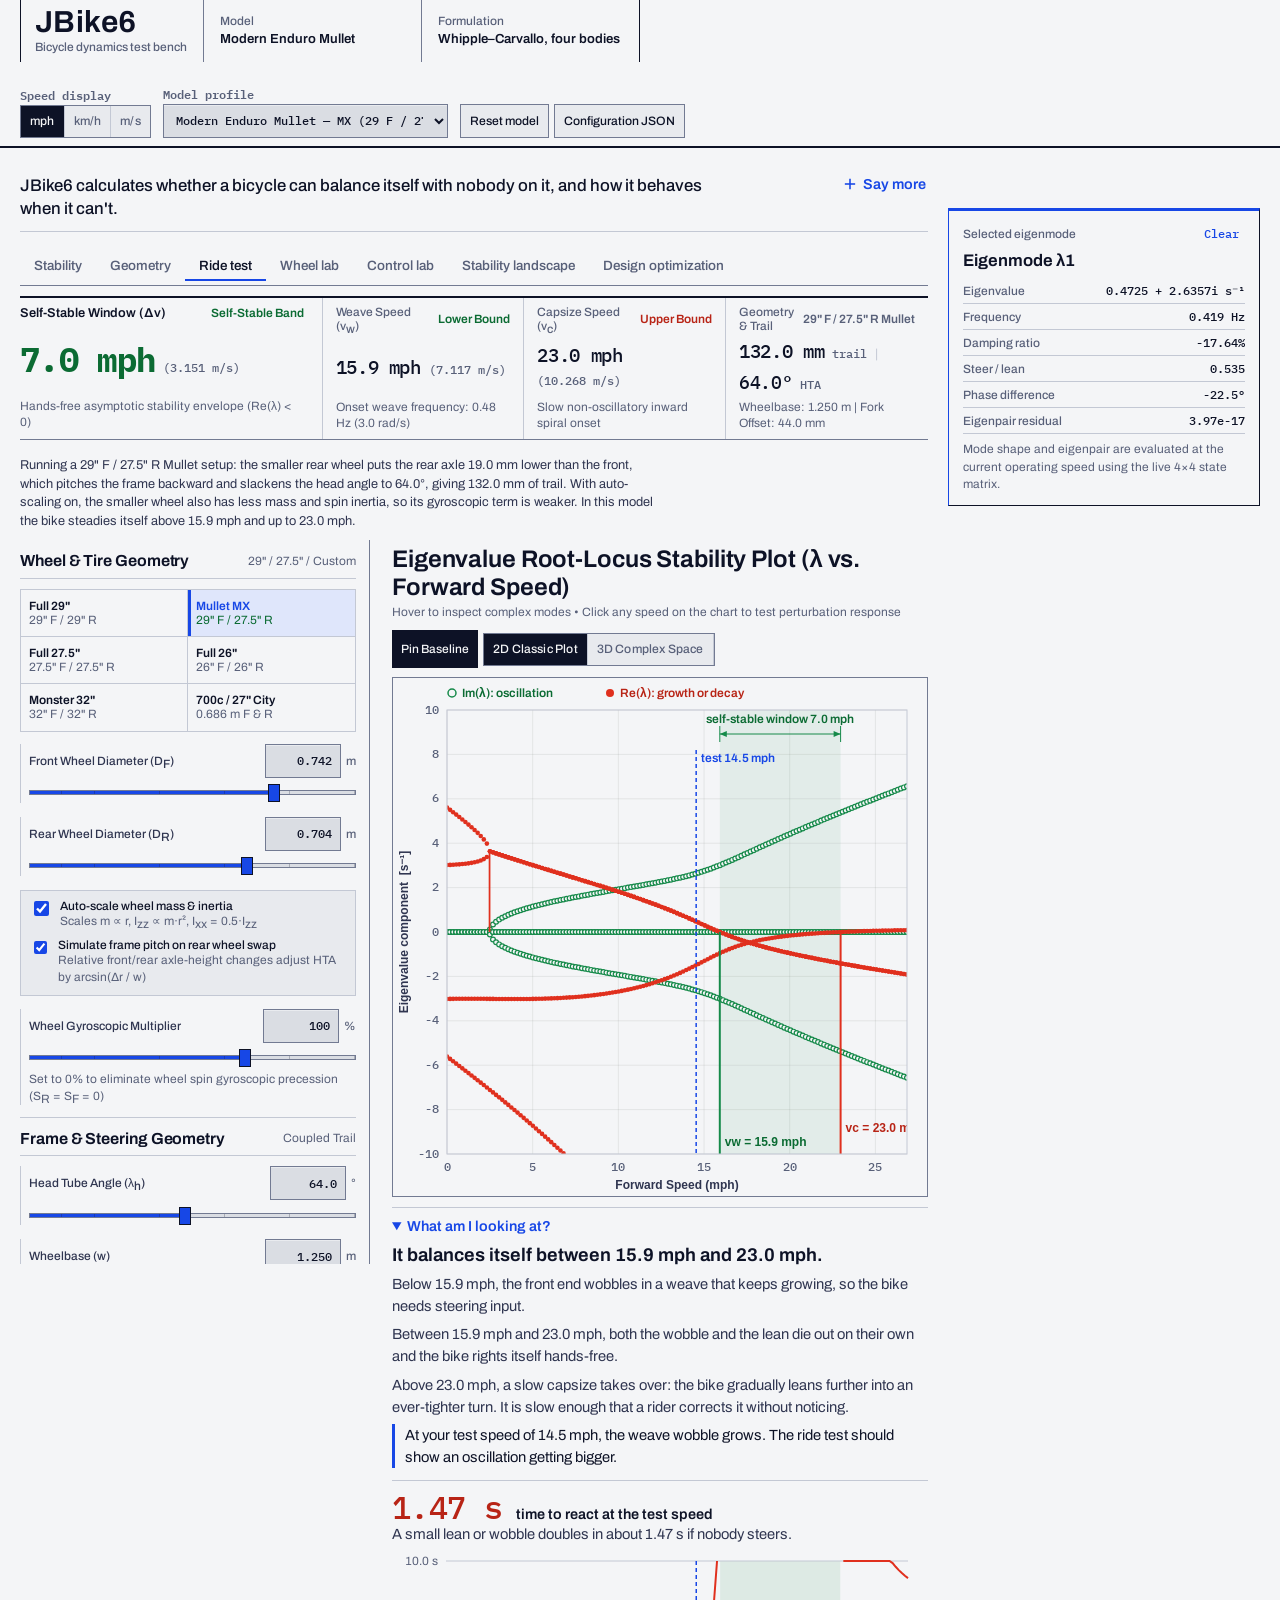
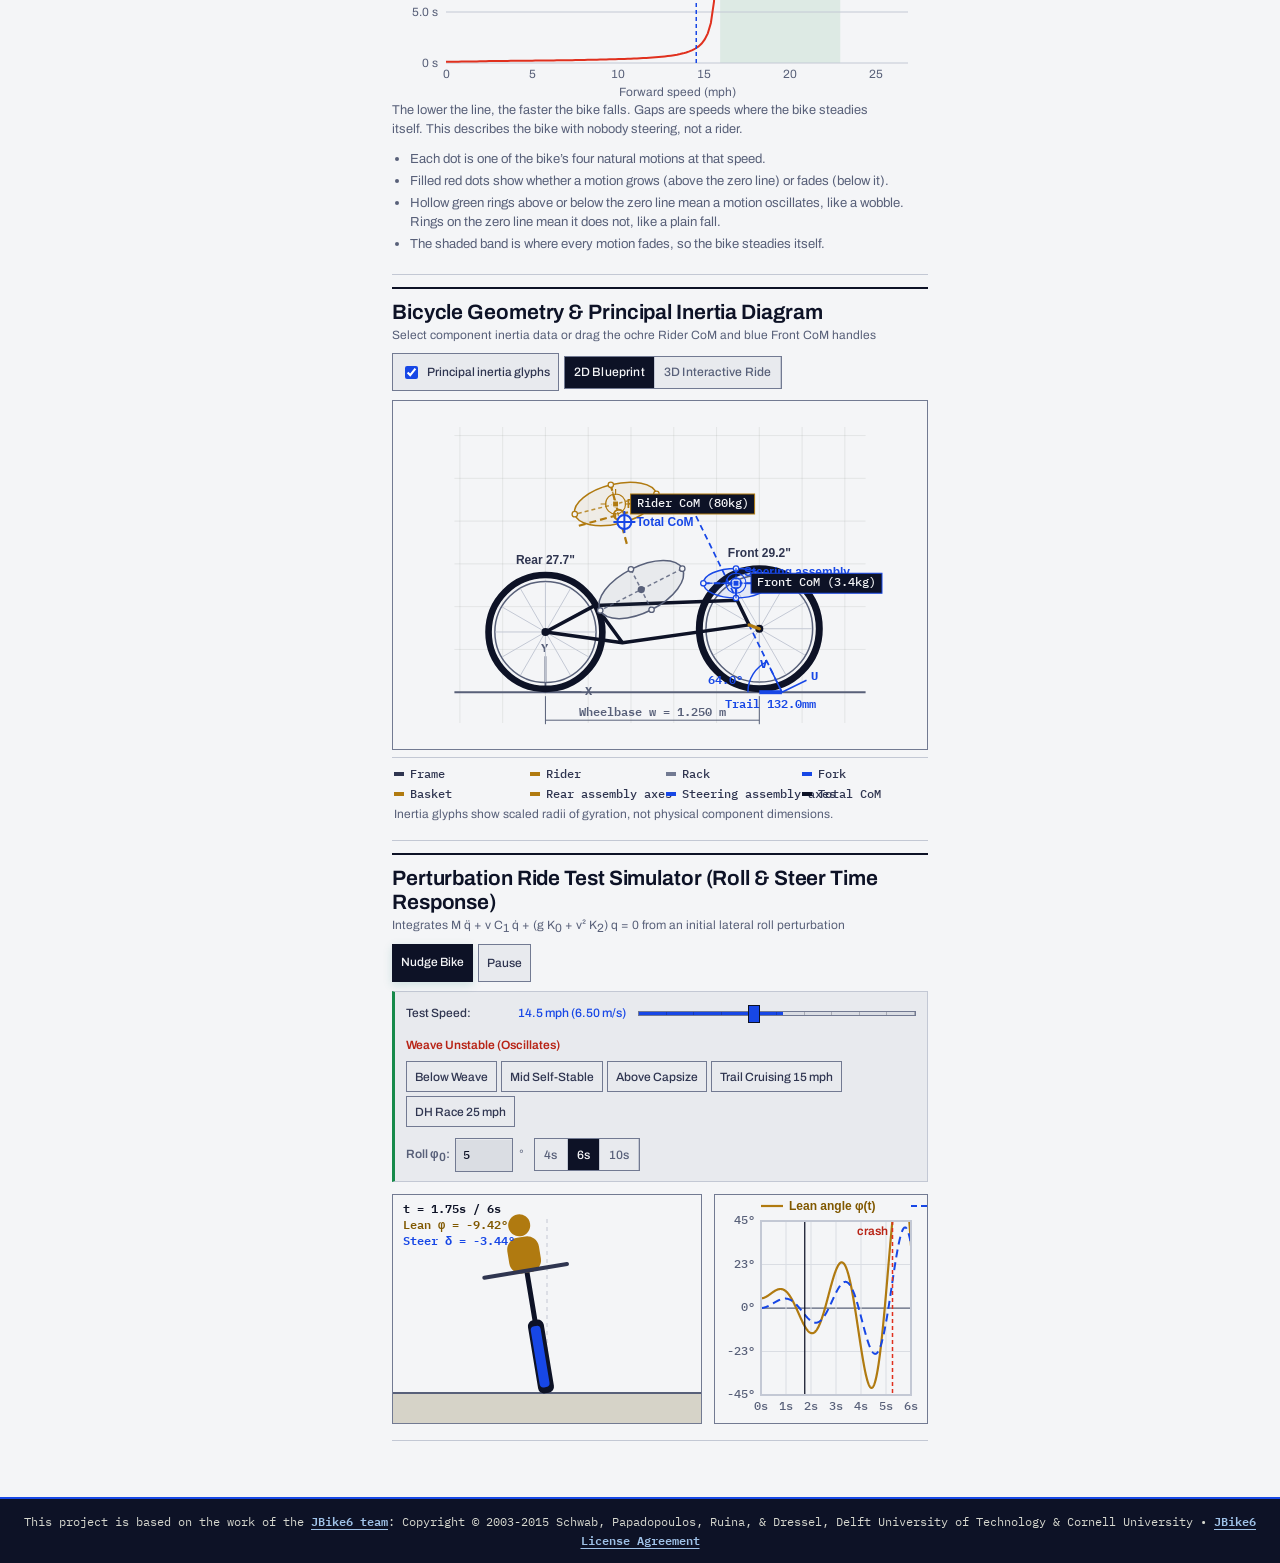
==== commit e3dbcaa7: "Accessibility pass: second cue on both charts, chart descriptions, contrast fixes found by scanning " ====
--- a/index.html
+++ b/index.html
@@ -117,7 +117,7 @@
     .brand-sub {
       margin: 0.1rem 0 0;
       font-size: 0.75rem;
-      color: #94a3b8;
+      color: var(--muted);
     }
 
     .header-actions {
@@ -935,18 +935,18 @@
     .eigen-step-heading { display:flex; align-items:flex-start; gap:.55rem; margin-bottom:.65rem; }
     .eigen-step-heading > span { display:grid; place-items:center; width:25px; height:25px; flex:0 0 auto; border-radius:8px; background:#e0f2f1; color:#1747e6; font:750 0.75rem var(--font-mono); }
     .eigen-step-heading strong { display:block; color:#0d1226; font-size:.76rem; }
-    .eigen-step-heading small { display:block; margin-top:.1rem; color:#727a92; font-size:0.75rem; line-height:1.4; }
+    .eigen-step-heading small { display:block; margin-top:.1rem; color:var(--muted); font-size:0.75rem; line-height:1.4; }
     .eigen-matrix-list { display:grid; grid-template-columns:repeat(3,minmax(0,1fr)); gap:.45rem; }
     .eigen-matrix-card { min-width:0; padding:.5rem; border-radius:8px; background:#f4f5f7; }
     .eigen-matrix-name { display:flex; flex-wrap:wrap; justify-content:space-between; gap:.2rem; margin-bottom:.35rem; color:#33495b; font:700 0.75rem var(--font-mono); }
-    .eigen-matrix-name span { color:#8293a2; font:500 0.75rem var(--font-sans); }
+    .eigen-matrix-name span { color:var(--muted); font:500 0.75rem var(--font-sans); }
     .eigen-matrix-grid { display:grid; grid-template-columns:repeat(2,minmax(0,1fr)); gap:.22rem; color:#263b4c; font:0.75rem var(--font-mono); font-variant-numeric:tabular-nums; }
     .eigen-matrix-grid span { min-width:0; padding:.22rem .14rem; border-radius:4px; background:#fff; text-align:right; overflow:hidden; }
     .eigen-matrix-grid.four { grid-template-columns:repeat(4,minmax(0,1fr)); }
     .eigen-matrix-grid.four span { font-size:0.75rem; }
     .eigen-state-matrix .eigen-matrix-card { background:#f4f5f7; }
     .eigen-matrix-card.wide { width:100%; }
-    .eigen-math-explain, .eigen-poly-note, .eigen-footnote { margin-top:.5rem; color:#727a92; font-size:0.75rem; line-height:1.5; }
+    .eigen-math-explain, .eigen-poly-note, .eigen-footnote { margin-top:.5rem; color:var(--muted); font-size:0.75rem; line-height:1.5; }
     .eigen-poly-equation { color:#1747e6; font:750 .85rem var(--font-mono); }
     .eigen-poly-expanded { margin-top:.45rem; color:#172f42; font:650 .77rem/1.7 var(--font-mono); overflow-wrap:anywhere; }
     .eigen-root-list { display:flex; flex-wrap:wrap; gap:.4rem; }
@@ -956,30 +956,30 @@
     .eigen-root-chip.unstable { border-left:3px solid #e05252; }
     .eigen-root-chip.neutral { border-left:3px solid #d69b38; }
     .eigen-root-chip.selected { outline:2px solid #2563eb; outline-offset:1px; background:#eff6ff; }
-    .eigen-math-status { margin-top:.5rem; color:#65798a; font-size:0.75rem; line-height:1.45; }
+    .eigen-math-status { margin-top:.5rem; color:var(--muted); font-size:0.75rem; line-height:1.45; }
     .eigen-math-status[data-kind="error"] { color: var(--signal-text); }
     .eigen-math-status[data-kind="success"] { color:#1747e6; }
     .eigen-mode-heading { margin-top:1rem; padding-top:.9rem; border-top:1px solid #e5edf2; }
     .eigen-mode-heading h4 { margin:0 0 .25rem; color:#0d1226; font-size:.88rem; }
     .eigen-mode-controls { display:flex; flex-direction:column; gap:.25rem; min-width:180px; }
-    .eigen-mode-controls label { color:#64798a; font-size:0.75rem; font-weight:700; }
+    .eigen-mode-controls label { color:var(--muted); font-size:0.75rem; font-weight:700; }
     .eigen-mode-select { min-width:180px; }
     .eigen-mode-stats { display:grid; grid-template-columns:repeat(6,minmax(0,1fr)); gap:.45rem; margin:.75rem 0; }
     .eigen-stat { min-width:0; padding:.55rem .6rem; border:1px solid #e0e8ee; border-radius:9px; background:#fff; }
-    .eigen-stat span { display:block; min-height:2em; color:#727a92; font-size:0.75rem; line-height:1.35; }
+    .eigen-stat span { display:block; min-height:2em; color:var(--muted); font-size:0.75rem; line-height:1.35; }
     .eigen-stat strong { display:block; margin-top:.2rem; color:#0d1226; font:700 .78rem var(--font-mono); overflow-wrap:anywhere; }
     .eigen-mode-visual { display:grid; grid-template-columns:minmax(0,1.6fr) minmax(220px,.7fr); gap:.7rem; }
     .eigen-state-vector { display:flex; flex-wrap:wrap; align-items:center; gap:.45rem .8rem; margin:.7rem 0; padding:.6rem .7rem; border:1px solid #dadde3; border-radius:9px; background:#f4f5f7; }
     .eigen-state-vector strong { color:#334e60; font-size:0.75rem; }
     .eigen-state-vector code { color:#1747e6; font:0.75rem var(--font-mono); overflow-wrap:anywhere; }
-    .eigen-state-vector span { color:#727a92; font-size:0.75rem; }
+    .eigen-state-vector span { color:var(--muted); font-size:0.75rem; }
     .eigen-verification-panel { margin:.65rem 0 .8rem; padding:.75rem; border:1px solid #dadde3; border-radius:11px; background:#fff; }
     .eigen-verification-head { display:flex; justify-content:space-between; align-items:flex-start; gap:.6rem; flex-wrap:wrap; }
     .eigen-verification-head strong { display:block; color:#0d1226; font-size:0.75rem; }
-    .eigen-verification-head span { display:block; margin-top:.15rem; color:#727a92; font-size:0.75rem; }
+    .eigen-verification-head span { display:block; margin-top:.15rem; color:var(--muted); font-size:0.75rem; }
     .eigenpair-readout { color:#1747e6; font:650 0.75rem/1.5 var(--font-mono); text-align:right; }
     #eigenpairCanvas { display:block; width:100%; height:176px; margin-top:.35rem; }
-    .eigenpair-legend { display:flex; flex-wrap:wrap; gap:.8rem; color:#727a92; font-size:0.75rem; }
+    .eigenpair-legend { display:flex; flex-wrap:wrap; gap:.8rem; color:var(--muted); font-size:0.75rem; }
     .eigenpair-legend span { display:flex; align-items:center; gap:.3rem; }
     .eigenpair-swatch { display:inline-block; width:9px; height:9px; border-radius:2px; }
     .eigenpair-swatch.ax { background:#1747e6; }
@@ -1013,7 +1013,7 @@
     .optimization-map-card, .optimization-inspector { min-width:0; padding:.9rem; }
     .optimization-canvas-stage { height:clamp(340px,44vw,520px); min-height:320px; border:1px solid #dadde3; border-radius:11px; overflow:hidden; background:#f4f5f7; }
     #optimizationCanvas { display:block; width:100%; height:100%; }
-    .optimization-legend { display:flex; flex-wrap:wrap; gap:.8rem; margin-top:.55rem; color:#687d8d; font-size:0.75rem; }
+    .optimization-legend { display:flex; flex-wrap:wrap; gap:.8rem; margin-top:.55rem; color:var(--muted); font-size:0.75rem; }
     .optimization-legend span { display:inline-flex; align-items:center; gap:.32rem; }
     .optimization-swatch { width:10px; height:10px; border-radius:3px; display:inline-block; }
     .optimization-swatch.better { background:#1747e6; }
@@ -1023,20 +1023,20 @@
     .optimization-selection-detail { margin-top:.65rem; }
     .opt-detail-grid { display:grid; grid-template-columns:repeat(4,minmax(0,1fr)); gap:.45rem; }
     .opt-detail-grid > div { min-width:0; padding:.55rem; border-radius:8px; background:#f4f5f7; }
-    .opt-detail-grid span { display:block; color:#727a92; font-size:0.75rem; }
+    .opt-detail-grid span { display:block; color:var(--muted); font-size:0.75rem; }
     .opt-detail-grid strong { display:block; margin-top:.22rem; color:#0d1226; font:700 0.75rem var(--font-mono); overflow-wrap:anywhere; }
     .opt-detail-status { margin-top:.55rem; padding:.55rem .65rem; border-radius:8px; background:#fff7ed; color:#9a3412; font-size:0.75rem; }
     .opt-detail-status.stable { background:#ecfdf5; color:#047857; }
-    .opt-detail-foot { margin-top:.45rem; color:#727a92; font-size:0.75rem; line-height:1.5; }
+    .opt-detail-foot { margin-top:.45rem; color:var(--muted); font-size:0.75rem; line-height:1.5; }
     .optimization-ranking-wrap { margin-top:.85rem; padding-top:.75rem; border-top:1px solid #e4edf2; }
     .optimization-ranking-wrap h4 { margin:0 0 .45rem; color:#20384b; font-size:.75rem; }
     .optimization-ranking { display:grid; grid-template-columns:repeat(5,minmax(0,1fr)); gap:.45rem; }
     .opt-ranking-row { display:flex; align-items:center; gap:.45rem; min-width:0; padding:.48rem; border:1px solid #e0e8ee; border-radius:8px; background:#fafcfd; color:#34495a; cursor:pointer; text-align:left; }
     .opt-rank-number { display:grid; place-items:center; width:20px; height:20px; flex:0 0 auto; border-radius:6px; background:#e0f2f1; color:#1747e6; font:750 0.75rem var(--font-mono); }
     .opt-ranking-row span:nth-child(2) { display:flex; flex-direction:column; min-width:0; font-size:0.75rem; }
-    .opt-ranking-row small { color:#727a92; font-size:0.75rem; }
+    .opt-ranking-row small { color:var(--muted); font-size:0.75rem; }
     .opt-rank-score { margin-left:auto; font:700 0.75rem var(--font-mono); overflow-wrap:anywhere; }
-    .optimization-method-note { padding:.75rem .9rem; border:1px solid #dadde3; border-radius:10px; background:#f8fbfd; color:#65798a; font-size:0.75rem; line-height:1.55; }
+    .optimization-method-note { padding:.75rem .9rem; border:1px solid #dadde3; border-radius:10px; background:#f8fbfd; color:var(--muted); font-size:0.75rem; line-height:1.55; }
     .optimization-method-note strong { color:#334e60; }
     @media (max-width:1050px) {
       .eigen-mode-stats { grid-template-columns:repeat(3,minmax(0,1fr)); }
@@ -1349,7 +1349,7 @@
       font: 700 0.75rem var(--font-mono);
     }
     .landscape-section-heading h3 { margin: 0; font-size: .9rem; color: #142b3b; letter-spacing: -.015em; }
-    .landscape-section-heading p { margin: .12rem 0 0; color: #727a92; font-size: 0.75rem; }
+    .landscape-section-heading p { margin: .12rem 0 0; color: var(--muted); font-size: 0.75rem; }
     .landscape-field { display: flex; flex-direction: column; gap: .32rem; color: #3b5060; font-size: 0.75rem; font-weight: 650; }
     .landscape-field > span { display: flex; align-items: center; justify-content: space-between; gap: .45rem; }
     .landscape-field > span strong { color: #1747e6; font: 700 0.75rem var(--font-mono); }
@@ -1362,40 +1362,40 @@
     .landscape-range-pair { display: grid; grid-template-columns: 1fr 1fr; gap: .5rem; }
     .landscape-divider { height: 1px; background: #e9eff3; margin: .2rem 0; }
     .landscape-run { justify-content: center; margin-top: .1rem; padding: .68rem 1rem; font-size: .78rem; }
-    .landscape-small-note { margin: 0; color: #7a8c9a; font-size: 0.75rem; line-height: 1.5; }
+    .landscape-small-note { margin: 0; color: var(--muted); font-size: 0.75rem; line-height: 1.5; }
     .landscape-plot-card { padding: 1.15rem 1.25rem 1rem; }
     .landscape-plot-heading, .landscape-inspector-head { display: flex; align-items: center; justify-content: space-between; gap: .8rem; flex-wrap: wrap; }
     .landscape-view-switch { display: flex; align-items: center; gap: .2rem; padding: .2rem; background: #eef3f6; border: 1px solid #e1e9ee; border-radius: 10px; }
     .landscape-view-btn, .landscape-reset {
-      border: 0; border-radius: 8px; background: transparent; color: #657a89; padding: .42rem .67rem;
+      border: 0; border-radius: 8px; background: transparent; color: var(--muted); padding: .42rem .67rem;
       cursor: pointer; font: 650 0.75rem var(--font-sans); transition: all .15s ease;
     }
     .landscape-view-btn.active { color: #0a6658; background: white; box-shadow: 0 1px 4px rgba(19,42,55,.12); }
     .landscape-reset { font-size: 1rem; padding: .28rem .48rem; }
     .landscape-reset:hover { color: #0b7967; background: white; }
     .landscape-plot-meta { display: flex; justify-content: space-between; align-items: center; gap: .5rem; margin: 1rem .1rem .45rem; color: #526879; font: 650 0.75rem var(--font-mono); }
-    .landscape-meta-center { color: #98a6b1; font-size: 0.75rem; letter-spacing: .08em; text-align: center; }
+    .landscape-meta-center { color: var(--muted); font-size: 0.75rem; letter-spacing: .08em; text-align: center; }
     .landscape-canvas-stage { position: relative; height: 500px; overflow: hidden; border: 1px solid #dce6ec; border-radius: 13px; background: #f8fbfc; }
     #stabilityLandscapeCanvas { display: block; width: 100%; height: 100%; touch-action: none; cursor: crosshair; }
     .landscape-canvas-hint { position: absolute; right: 11px; bottom: 10px; pointer-events: none; padding: .28rem .52rem; border-radius: 7px; background: rgba(12,29,43,.78); color: #e2eef0; font-size: 0.75rem; }
-    .landscape-legend { display: flex; flex-wrap: wrap; align-items: center; gap: .75rem 1.1rem; padding: .72rem .1rem .25rem; color: #687c8b; font-size: 0.75rem; }
+    .landscape-legend { display: flex; flex-wrap: wrap; align-items: center; gap: .75rem 1.1rem; padding: .72rem .1rem .25rem; color: var(--muted); font-size: 0.75rem; }
     .landscape-legend > span { display: inline-flex; align-items: center; gap: .35rem; }
     .legend-dot { width: 9px; height: 9px; display: inline-block; border-radius: 50%; }
     .legend-dot.stable { background: #0e7490; }
     .legend-dot.boundary { background: #dadde3; border: 1px solid #94a3b8; }
     .legend-dot.unstable { background: #dc4841; }
     .landscape-zero-key { color: #526879; }
-    .landscape-status { margin-top: .55rem; padding: .5rem .7rem; border-radius: 9px; background: #f1f5f8; color: #637888; font-size: 0.75rem; }
+    .landscape-status { margin-top: .55rem; padding: .5rem .7rem; border-radius: 9px; background: #f1f5f8; color: var(--muted); font-size: 0.75rem; }
     .landscape-status[data-kind="success"] { background: #e8f8f2; color: #1747e6; }
     .landscape-status[data-kind="error"] { background: #fff1f2; color: var(--signal-text); }
     .landscape-status[data-kind="working"] { background: #eff6ff; color: #1d4ed8; }
     .landscape-inspector { padding: 1.05rem 1.25rem; }
-    .landscape-selection-detail { margin-top: .85rem; padding: .8rem .9rem; border: 1px solid #e3ebef; border-radius: 11px; background: #f8fbfc; color: #627888; font-size: 0.75rem; line-height: 1.65; }
-    .landscape-detail-top { display: flex; flex-wrap: wrap; align-items: center; gap: .45rem 1.2rem; color: #5f7483; }
+    .landscape-selection-detail { margin-top: .85rem; padding: .8rem .9rem; border: 1px solid #e3ebef; border-radius: 11px; background: #f8fbfc; color: var(--muted); font-size: 0.75rem; line-height: 1.65; }
+    .landscape-detail-top { display: flex; flex-wrap: wrap; align-items: center; gap: .45rem 1.2rem; color: var(--muted); }
     .landscape-detail-top strong { color: #162f40; font: 700 0.75rem var(--font-mono); }
     .landscape-detail-status { display: inline-flex; margin-top: .5rem; padding: .22rem .5rem; border-radius: 6px; background: #e4f5ef; color: #1747e6; font-weight: 700; }
     .landscape-roots { margin-top: .5rem; color: #395366; font: 0.75rem/1.8 var(--font-mono); overflow-wrap: anywhere; }
-    .landscape-method-note { padding: .85rem 1rem; border-left: 3px solid #0d9a7e; border-radius: 0 10px 10px 0; background: rgba(255,255,255,.7); color: #657a89; font-size: 0.75rem; line-height: 1.6; }
+    .landscape-method-note { padding: .85rem 1rem; border-left: 3px solid #0d9a7e; border-radius: 0 10px 10px 0; background: rgba(255,255,255,.7); color: var(--muted); font-size: 0.75rem; line-height: 1.6; }
     .landscape-method-note strong { color: #294657; }
 
     @media (max-width: 1050px) {
@@ -1827,7 +1827,7 @@
         <div class="kpi-val-row">
           <span id="kpiTrailVal" class="kpi-val tabular-nums">--</span>
           <span class="kpi-sec">trail</span>
-          <span style="color:#c3c8d4;">|</span>
+          <span aria-hidden="true" style="color:#c3c8d4;">|</span>
           <span id="kpiHtaVal" class="kpi-val tabular-nums" style="font-size:1.15rem;">--</span>
           <span class="kpi-sec">HTA</span>
         </div>
@@ -2155,7 +2155,8 @@
           </div>
 
           <div class="canvas-stage geom-h">
-            <canvas id="geomCanvas" aria-label="Interactive bicycle geometry and principal inertia visualization"></canvas>
+            <canvas id="geomCanvas" aria-label="Interactive bicycle geometry and principal inertia visualization" aria-describedby="geomDesc"></canvas>
+            <div id="geomDesc" class="sr-only"></div>
             <div id="geomDragBadge" class="overlay-badge hidden">Dragging CoM...</div>
             <div id="geom3dHint" class="camera-hint hidden">Drag to orbit &bull; Pinch or use + / − to zoom &bull; Live roll and steering motion</div>
           </div>
@@ -2235,10 +2236,12 @@
 
           <div class="sim-split">
             <div class="sim-canvas-box">
-              <canvas id="rearViewCanvas"></canvas>
+              <canvas id="rearViewCanvas" role="img" aria-label="Rear view of the bike during the ride test" aria-describedby="rearViewDesc"></canvas>
+              <div id="rearViewDesc" class="sr-only"></div>
             </div>
             <div class="sim-canvas-box">
-              <canvas id="timeSeriesCanvas"></canvas>
+              <canvas id="timeSeriesCanvas" role="img" aria-label="Lean and steer angle over time during the ride test" aria-describedby="timeSeriesDesc"></canvas>
+              <div id="timeSeriesDesc" class="sr-only"></div>
             </div>
           </div>
         </section>
@@ -2488,7 +2491,8 @@
         </div>
 
         <div class="pz-canvas-box" style="height:auto;min-height:310px;">
-          <canvas id="controlResponseCanvas"></canvas>
+          <canvas id="controlResponseCanvas" role="img" aria-label="Lean response without and with feedback control" aria-describedby="controlResponseDesc"></canvas>
+          <div id="controlResponseDesc" class="sr-only"></div>
         </div>
       </div>
 
@@ -2711,6 +2715,7 @@
   <script src="engineering-inspector.js"></script>
   <script src="instrument-controls.js"></script>
   <script src="plain-language.js"></script>
+  <script src="canvas-descriptions.js"></script>
   <script src="reaction-time.js"></script>
   <script src="crash-playback.js"></script>
   <script src="viz-workspace.js"></script>
@@ -2729,6 +2734,13 @@
       const DEG2RAD = Math.PI / 180;
       const RAD2DEG = 180 / Math.PI;
       const INCH2M = 0.0254;
+
+      // Screen-reader text for the drawings. Only touches the page when the sentence changes.
+      function setCanvasDescription(id, text) {
+        const el = document.getElementById(id);
+        if (el && el.textContent !== text) el.textContent = text;
+      }
+      let lastRearDescAt = 0;
 
       // Text-safe shades for the semantic colours (4.5:1 or better on paper, panel and well). Fills, dots and lines keep the brighter colours.
       const TEXT_SAFE = { '#168a4a': '#0b6b33', '#e0301e': '#b82416', '#b07a10': '#805800' };
@@ -4096,6 +4108,11 @@
         const openTraj = appState.sim.trajectory;
         const ctrlTraj = appState.control.trajectory;
         const duration = appState.sim.duration;
+        if (window.JBike6CanvasDescriptions) {
+          setCanvasDescription('controlResponseDesc', window.JBike6CanvasDescriptions.describeControlResponse({
+            openTraj, ctrlTraj, duration, feedbackEnabled: appState.control.feedbackEnabled, crashLeanDeg: window.JBike6CrashPlayback.CRASH_LEAN_DEG
+          }));
+        }
 
         const padL = 48, padR = 16, padT = 26, padB = 28;
         const plotW = width - padL - padR;
@@ -5031,6 +5048,13 @@
           if (!appState.analysis || !appState.analysis.model) {
             throw new Error('Bicycle model is still initializing');
           }
+          if (window.JBike6CanvasDescriptions) {
+            const gm = appState.analysis.model, gp = appState.params;
+            setCanvasDescription('geomDesc', window.JBike6CanvasDescriptions.describeGeometry({
+              wheelbase: gp.wheelbase, headAngleDeg: gp.headAngleDeg, trailMm: gm.c * 1000, forkOffsetMm: gp.forkOffsetMm,
+              frontWheelM: gp.Df, rearWheelM: gp.Dr, mode: appState.geomViewMode
+            }));
+          }
           if (appState.geomViewMode === '3d') {
             drawGeometryCanvas3D(ctx, width, height);
           } else {
@@ -5333,10 +5357,15 @@
         // Direct series labels live on the plot surface; no detached legend is needed.
         ctx.font = '600 12px "Archivo", sans-serif';
         ctx.textAlign = 'left';
+        // Second cue besides colour: oscillation is a hollow ring, growth and decay is a filled dot.
+        ctx.strokeStyle = '#168a4a'; ctx.lineWidth = 1.5; ctx.fillStyle = '#f4f5f7';
+        ctx.beginPath(); ctx.arc(padL + 5, 15, 4, 0, Math.PI * 2); ctx.fill(); ctx.stroke();
         ctx.fillStyle = '#0b6b33';
-        ctx.fillText('Im(λ): oscillation', padL, 19);
+        ctx.fillText('Im(λ): oscillation', padL + 15, 19);
+        ctx.fillStyle = '#e0301e';
+        ctx.beginPath(); ctx.arc(padL + 163, 15, 4, 0, Math.PI * 2); ctx.fill();
         ctx.fillStyle = '#b82416';
-        ctx.fillText('Re(λ): growth or decay', padL + 136, 19);
+        ctx.fillText('Re(λ): growth or decay', padL + 173, 19);
 
         ctx.save();
         ctx.beginPath();
@@ -5366,13 +5395,15 @@
           ctx.setLineDash([]);
         }
 
-        // Imaginary eigenvalue component: oscillation frequency (green).
-        ctx.fillStyle = '#168a4a';
+        // Imaginary eigenvalue component: oscillation frequency (green, hollow rings so it also differs by shape).
+        ctx.strokeStyle = '#168a4a';
+        ctx.lineWidth = 1.2;
+        ctx.fillStyle = '#f4f5f7';
         for (const step of sweepData) {
           const px = toPxX(step.v);
           for (const r of step.roots) {
             if (r.im >= yMin && r.im <= yMax) {
-              ctx.beginPath(); ctx.arc(px, toPxY(r.im), 2.1, 0, Math.PI * 2); ctx.fill();
+              ctx.beginPath(); ctx.arc(px, toPxY(r.im), 2.4, 0, Math.PI * 2); ctx.fill(); ctx.stroke();
             }
           }
         }
@@ -5839,6 +5870,12 @@
         const canvas = document.getElementById('rearViewCanvas');
         const { ctx, width, height } = setupHiDPICanvas(canvas);
         const sample = getSimSampleAtTime(appState.sim.t);
+        if (window.JBike6CanvasDescriptions && (!appState.sim.playing || performance.now() - lastRearDescAt > 500)) {
+          lastRearDescAt = performance.now();
+          setCanvasDescription('rearViewDesc', window.JBike6CanvasDescriptions.describeRearView({
+            leanDeg: sample.phi * RAD2DEG, steerDeg: sample.delta * RAD2DEG, t: appState.sim.t, duration: appState.sim.duration
+          }));
+        }
 
         ctx.clearRect(0, 0, width, height);
 
@@ -5913,8 +5950,17 @@
         ctx.fillText(`Steer δ = ${(delta * RAD2DEG).toFixed(2)}°`, 10, 50);
       }
 
+      let timeSeriesDescFor = null;
       function drawTimeSeriesCanvas() {
         const canvas = document.getElementById('timeSeriesCanvas');
+        if (appState.sim.trajectory !== timeSeriesDescFor && window.JBike6CanvasDescriptions) {
+          timeSeriesDescFor = appState.sim.trajectory;
+          const crash = getCrashTime();
+          setCanvasDescription('timeSeriesDesc', window.JBike6CanvasDescriptions.describeTimeSeries({
+            traj: timeSeriesDescFor, duration: appState.sim.duration, label: 'Lean and steer after a ' + appState.sim.rollImpulseDeg.toFixed(0) + ' degree push at ' + formatSpeed(appState.sim.speedMs, appState.unit),
+            crashT: crash, crashLeanDeg: window.JBike6CrashPlayback.CRASH_LEAN_DEG
+          }));
+        }
         const { ctx, width, height } = setupHiDPICanvas(canvas);
         const traj = appState.sim.trajectory;
         const duration = appState.sim.duration;
@@ -5961,10 +6007,16 @@
 
         ctx.textAlign = 'left';
         ctx.font = '600 12px "IBM Plex Sans", sans-serif';
+        // Second cue besides colour: lean is a solid line, steer is a dashed line, in the legend and on the chart.
+        ctx.strokeStyle = '#b07a10'; ctx.lineWidth = 2.2; ctx.setLineDash([]);
+        ctx.beginPath(); ctx.moveTo(padL, 11); ctx.lineTo(padL + 22, 11); ctx.stroke();
         ctx.fillStyle = '#805800';
-        ctx.fillText('— Lean Angle φ(t)', padL, 15);
+        ctx.fillText('Lean angle φ(t)', padL + 28, 15);
+        ctx.strokeStyle = '#1747e6'; ctx.lineWidth = 2; ctx.setLineDash([6, 4]);
+        ctx.beginPath(); ctx.moveTo(padL + 150, 11); ctx.lineTo(padL + 172, 11); ctx.stroke();
+        ctx.setLineDash([]);
         ctx.fillStyle = '#1747e6';
-        ctx.fillText('— Steer Angle δ(t)', padL + 125, 15);
+        ctx.fillText('Steer angle δ(t)', padL + 178, 15);
 
         ctx.save();
         ctx.beginPath();
@@ -5982,12 +6034,14 @@
 
         ctx.strokeStyle = '#1747e6';
         ctx.lineWidth = 2;
+        ctx.setLineDash([8, 5]);
         ctx.beginPath();
         traj.forEach((pt, idx) => {
           const px = toPxX(pt.t), py = toPxY(pt.delta * RAD2DEG);
           if (idx === 0) ctx.moveTo(px, py); else ctx.lineTo(px, py);
         });
         ctx.stroke();
+        ctx.setLineDash([]);
 
         const crashMark = getCrashTime();
         if (crashMark !== null) {
--- a/instrument-ui.css
+++ b/instrument-ui.css
@@ -781,7 +781,7 @@
   box-shadow: none;
   text-align: left;
 }
-.eq-banner div + div { color: #c6c9bf !important; }
+.eq-banner div + div { color: var(--muted) !important; }
 .matrix-box, .tf-poly-box {
   min-width: 0;
   border: 1px solid var(--rule);
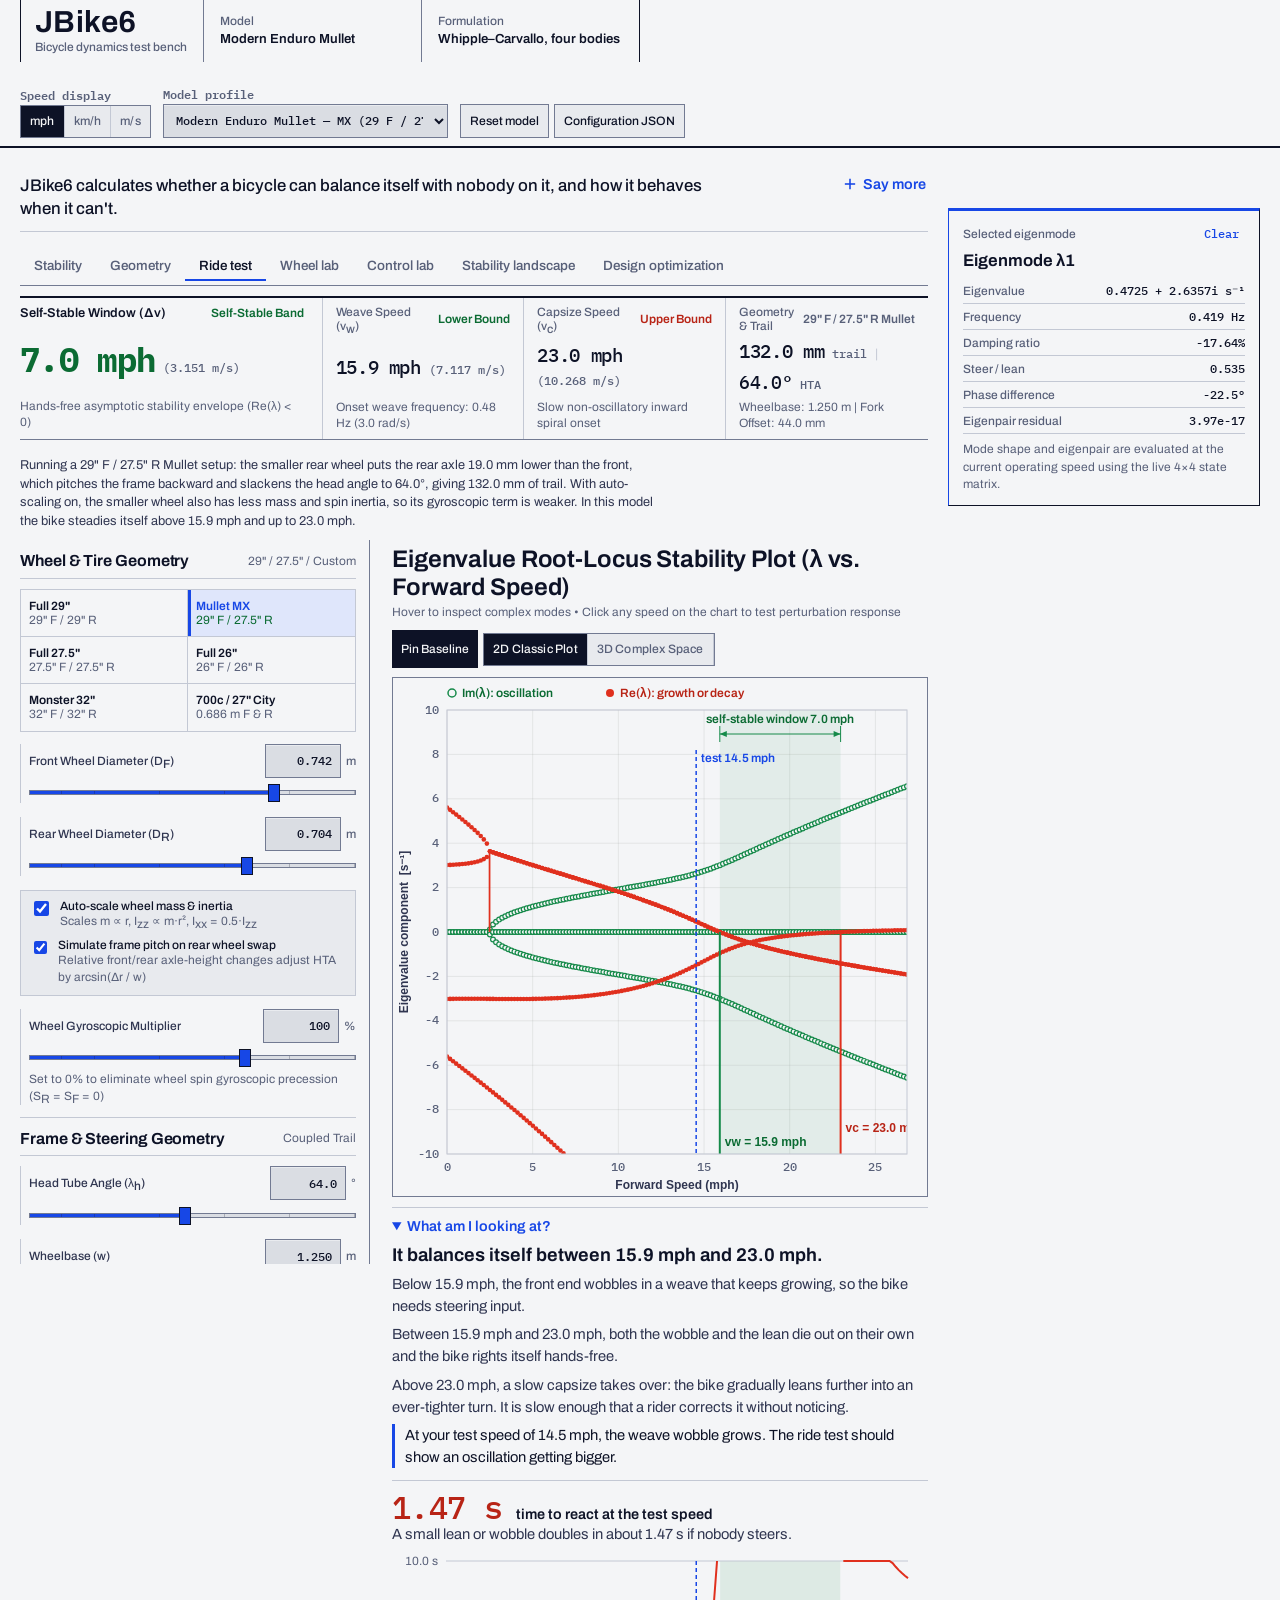
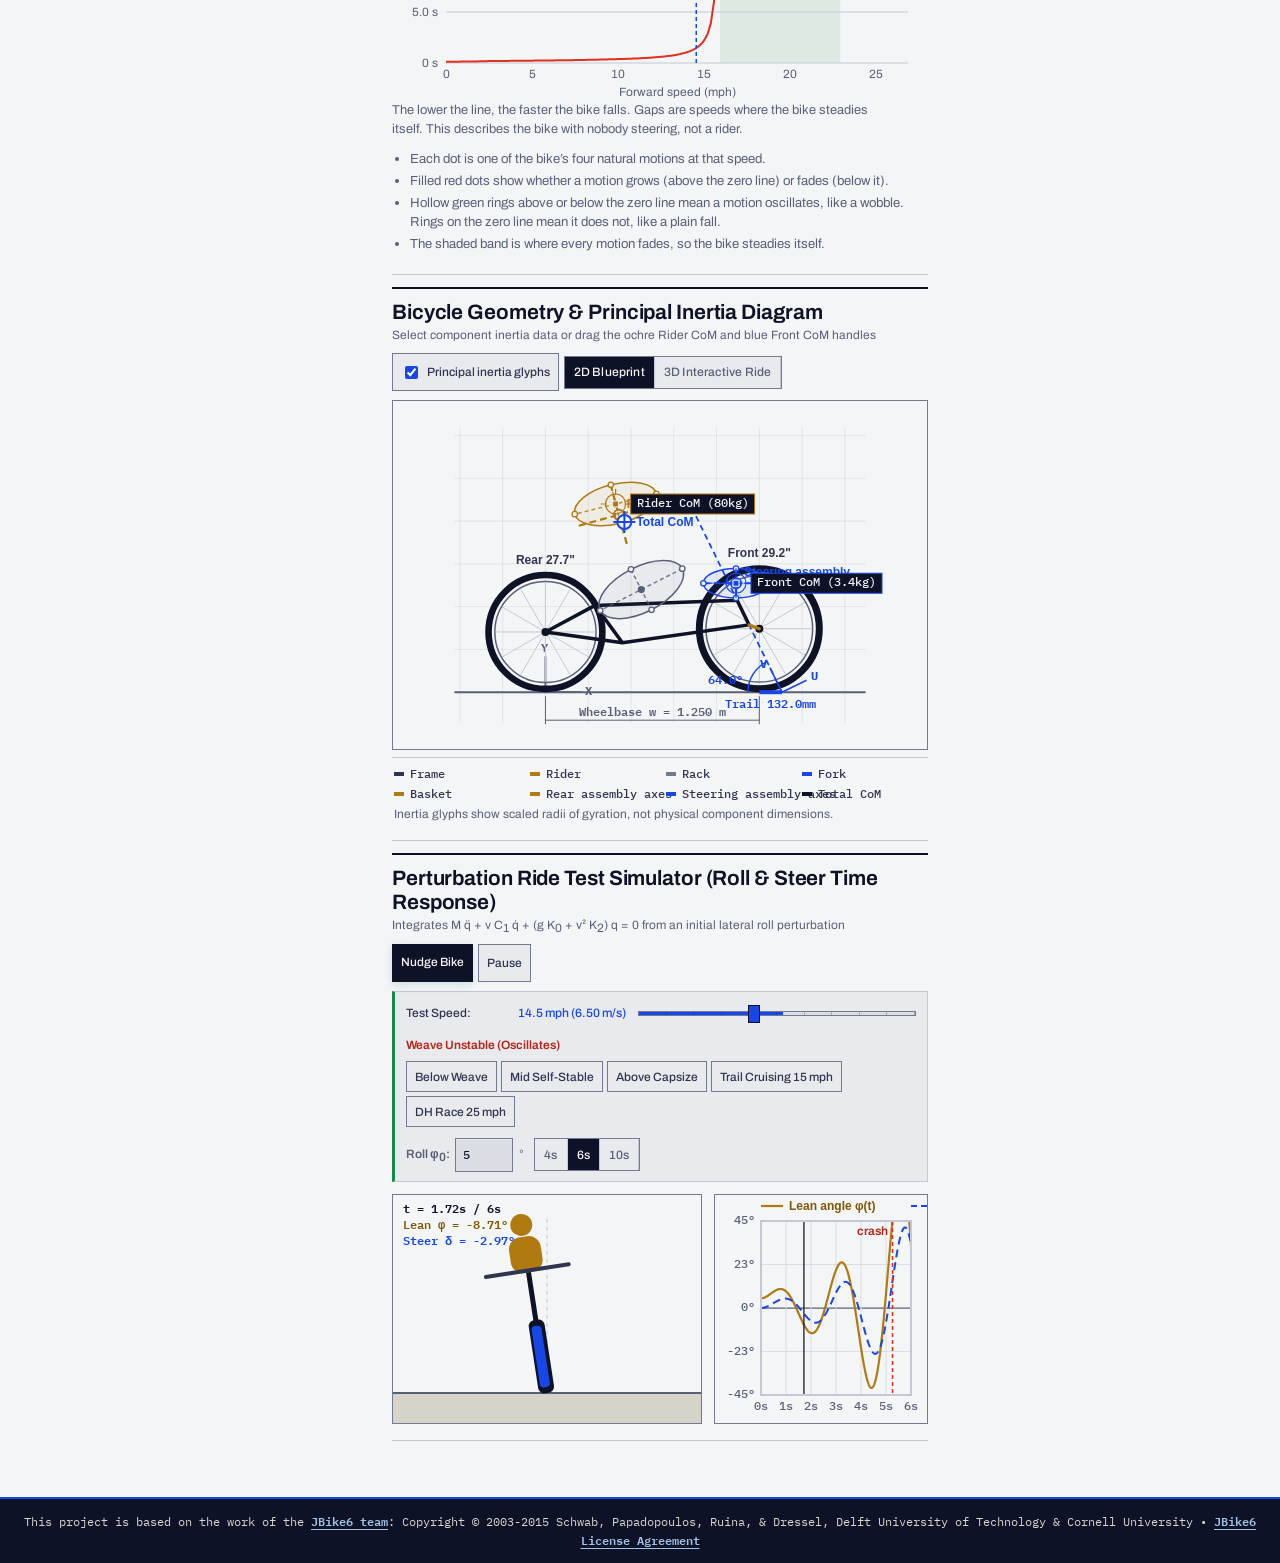
==== commit 2360a6cb: "Move 91 shared component rules into components.css, proved identical by a computed-style snapshot Ru" ====
--- a/index.html
+++ b/index.html
@@ -451,27 +451,15 @@
       color: var(--text-main);
     }
 
-    .wheel-pill.active .wheel-pill-title {
-      color: var(--stable-text);
-    }
-
     .wheel-pill-sub {
       display: block;
       font-size: 0.75rem;
       color: var(--text-muted);
     }
 
-    .wheel-pill.active .wheel-pill-sub {
-      color: var(--accent-emerald-dark);
-    }
-
     /* Sliders & Form Inputs */
     .ctrl-group {
       margin-bottom: 0.8rem;
-    }
-
-    .ctrl-group:last-child {
-      margin-bottom: 0;
     }
 
     .ctrl-label-row {
@@ -506,38 +494,6 @@
       border-radius: 999px;
       outline: none;
       cursor: pointer;
-    }
-
-    input[type="range"].sci-slider:hover {
-      background: #c3c8d4;
-    }
-
-    input[type="range"].sci-slider::-webkit-slider-thumb {
-      -webkit-appearance: none;
-      appearance: none;
-      width: 16px;
-      height: 16px;
-      border-radius: 50%;
-      background: var(--accent-emerald);
-      border: 2px solid #ffffff;
-      box-shadow: 0 1px 4px rgba(15, 23, 42, 0.3);
-      cursor: grab;
-      transition: transform 0.1s ease;
-    }
-
-    input[type="range"].sci-slider::-webkit-slider-thumb:hover {
-      transform: scale(1.12);
-      background: var(--accent-emerald-dark);
-    }
-
-    input[type="range"].sci-slider::-moz-range-thumb {
-      width: 16px;
-      height: 16px;
-      border-radius: 50%;
-      background: var(--accent-emerald);
-      border: 2px solid #ffffff;
-      box-shadow: 0 1px 4px rgba(15, 23, 42, 0.3);
-      cursor: grab;
     }
 
     .ctrl-note {
@@ -1007,7 +963,6 @@
     .optimization-controls .landscape-field input, .optimization-controls .landscape-field select { width:100%; }
     .opt-speed-grid { display:grid; grid-template-columns:repeat(2,minmax(0,1fr)); gap:.45rem; }
     .opt-action-row { display:flex; gap:.45rem; flex-wrap:wrap; }
-    .opt-action-row .btn-action { flex:1; justify-content:center; }
     .optimization-progress { width:100%; height:7px; accent-color:#079b79; }
     .optimization-results { display:flex; flex-direction:column; gap:.8rem; min-width:0; }
     .optimization-map-card, .optimization-inspector { min-width:0; padding:.9rem; }
@@ -1282,7 +1237,6 @@
       background: rgba(255,255,255,.88);
       backdrop-filter: blur(12px);
     }
-    .lab-nav-bar .seg-group { gap: .25rem; }
     .lab-nav-bar .seg-btn {
       border-radius: 10px;
       padding: .52rem .84rem;
@@ -1302,7 +1256,6 @@
     .btn-action { border-radius: 10px; padding: .48rem .78rem; }
     .btn-action.primary { background: linear-gradient(135deg, #079b79, #1747e6); border-color: #1747e6; box-shadow: 0 3px 9px rgba(8,124,112,.16); }
     .btn-action.primary:hover { background: linear-gradient(135deg, #07866c, #07675e); }
-    .sci-slider { accent-color: #079b79; }
     .preset-select { border-radius: 10px; }
     .app-footer { color: #727a92; }
 
@@ -1416,11 +1369,7 @@
       .landscape-inspector-head { align-items: flex-start; }
       .landscape-inspector-head > button { width: 100%; justify-content: center; }
       .lab-nav-bar { align-items: stretch; }
-      .lab-nav-bar .seg-group { overflow-x: auto; max-width: 100%; }
       .lab-nav-bar .seg-btn { white-space: nowrap; }
-    }
-    @media (prefers-reduced-motion: reduce) {
-      .kpi-card, .panel-card, .lab-nav-bar .seg-btn { transition: none; }
     }
 
     .geometry-legend {
@@ -1491,7 +1440,6 @@
         gap: .45rem;
         width: 100%;
       }
-      .header-actions .seg-group { justify-self: start; }
       .header-actions .preset-select { grid-column: 1 / -1; width: 100%; min-width: 0; }
       .header-actions .hdr-btn { min-height: 38px; padding: .42rem .55rem; }
       .header-actions #btnResetPreset { grid-column: 1; }
@@ -1501,10 +1449,8 @@
       .viz-title { font-size: .92rem; }
       .viz-sub { font-size: 0.75rem; line-height: 1.4; }
       .geometry-viz-toolbar { width: 100%; justify-content: flex-start; }
-      .geometry-viz-toolbar .seg-group { margin-left: auto; }
       .geom-ride-controls { align-items: stretch; flex-direction: column; }
       .geom-ride-actions { display: grid; grid-template-columns: repeat(2, minmax(0, 1fr)); }
-      .geom-ride-actions .btn-action { width: 100%; }
       .canvas-stage.geom-h { height: clamp(320px, 88vw, 420px); min-height: 320px; }
       #geomCanvas { display: block; width: 100%; height: 100%; min-height: 320px; touch-action: none; }
       .geometry-legend { gap: .34rem .6rem; padding-top: .55rem; font-size: 0.75rem; }
@@ -1572,7 +1518,6 @@
         gap: .38rem;
         width: 100%;
       }
-      .header-actions .seg-group { grid-column: 1; grid-row: 1; align-self: stretch; }
       .header-actions .seg-btn { padding: .28rem .5rem; font-size: 0.75rem; }
       .header-actions .preset-select {
         grid-column: 1 / -1;
@@ -1601,7 +1546,6 @@
         font-size: 0.75rem;
       }
       .geometry-viz-toolbar { gap: .35rem; }
-      .geometry-viz-toolbar .seg-group { margin-left: 0; max-width: 100%; }
       .geometry-viz-toolbar .seg-btn { white-space: nowrap; padding: .34rem .48rem; font-size: 0.75rem; }
       .canvas-stage.geom-h { height: clamp(290px, 78vw, 380px); min-height: 290px; }
       #geomCanvas { min-height: 290px; }
@@ -1616,12 +1560,9 @@
     @media (max-width: 380px) {
       .brand-title { font-size: .79rem; }
       .header-actions { grid-template-columns: 1fr 1fr; grid-template-rows: 38px 38px 38px; }
-      .header-actions .seg-group { grid-column: 1 / -1; grid-row: 1; justify-self: start; }
-      .header-actions .preset-select { grid-column: 1 / -1; grid-row: 2; }
       .header-actions #btnResetPreset { grid-column: 1; grid-row: 3; }
       .header-actions #btnOpenJsonModal { grid-column: 2; grid-row: 3; }
       .kpi-grid { grid-template-columns: 1fr; }
-      .kpi-card { min-height: 78px; }
     }
     @media (prefers-reduced-motion: reduce) {
       *, *::before, *::after { scroll-behavior: auto !important; animation-duration: .01ms !important; transition-duration: .01ms !important; }
@@ -1631,12 +1572,11 @@
     /* Interactive visualization workspace */
     .viz-workspace-nav{position:sticky;top:var(--app-header-height,72px);z-index:35;display:flex;gap:.4rem;overflow-x:auto;padding:.55rem .65rem;margin:-.2rem 0 .1rem;background:rgba(248,250,252,.96);border:1px solid var(--border-light);border-radius:13px;backdrop-filter:blur(12px);scrollbar-width:thin}
     .viz-workspace-nav button{flex:0 0 auto;border:1px solid #dbe5ec;background:#fff;color:#475569;border-radius:999px;padding:.48rem .78rem;font:600 0.75rem var(--font-sans);cursor:pointer;white-space:nowrap}
-    .viz-workspace-nav button[aria-current="location"]{background:#1747e6;color:#fff;border-color:#1747e6}
-    .viz-camera-presets{display:inline-flex;gap:.25rem;align-items:center}.pz-trace-legend{display:flex;flex-wrap:wrap;gap:.35rem}.pz-trace-toggle{border:1px solid #c3c8d4;background:#fff;color:#475569;border-radius:999px;padding:.32rem .58rem;font:600 0.75rem var(--font-sans);cursor:pointer}.pz-trace-toggle[aria-pressed="false"]{opacity:.42;text-decoration:line-through}.pz-trace-toggle.active{border-color:#1747e6;background:#f0fdfa}.pz-hover-readout{font:600 0.75rem var(--font-mono);color:#1747e6;padding:.35rem .55rem;background:#f0fdfa;border:1px solid #ccfbf1;border-radius:8px;margin:.35rem 0}
+    .viz-camera-presets{display:inline-flex;gap:.25rem;align-items:center}.pz-trace-legend{display:flex;flex-wrap:wrap;gap:.35rem}.pz-trace-toggle{border:1px solid #c3c8d4;background:#fff;color:#475569;border-radius:999px;padding:.32rem .58rem;font:600 0.75rem var(--font-sans);cursor:pointer}.pz-trace-toggle.active{border-color:#1747e6;background:#f0fdfa}.pz-hover-readout{font:600 0.75rem var(--font-mono);color:#1747e6;padding:.35rem .55rem;background:#f0fdfa;border:1px solid #ccfbf1;border-radius:8px;margin:.35rem 0}
     .viz-camera-presets .btn-action,.landscape-camera-preset{min-height:34px;padding:.3rem .55rem;font-size:0.75rem}
     .landscape-camera-preset{border:1px solid var(--border-mid);border-radius:8px;background:#fff;color:var(--text-body);cursor:pointer}
     .landscape-camera-preset.hidden{display:none}
-    @media(max-width:700px){.viz-workspace-nav{top:var(--app-header-height,72px);margin:0 -.1rem .1rem;padding:.45rem}.viz-camera-presets{width:100%;order:4}.viz-camera-presets .btn-action{flex:1}}
+    @media(max-width:700px){.viz-workspace-nav{top:var(--app-header-height,72px);margin:0 -.1rem .1rem;padding:.45rem}.viz-camera-presets{width:100%;order:4}}
 
     .engineering-inspector {
       display: grid; gap: .55rem; padding: .75rem .9rem; margin: .65rem 0 .2rem;
@@ -1661,7 +1601,6 @@
       background: var(--bg-app); border: 0; border-bottom: 1px solid var(--border-mid);
       border-radius: 0; backdrop-filter: none; scrollbar-width: none;
     }
-    .viz-workspace-nav::-webkit-scrollbar { display: none; }
     .viz-workspace-nav button {
       flex: 0 0 auto; border: 0; border-bottom: 2px solid transparent;
       background: transparent; color: var(--text-muted); border-radius: 0;
@@ -1669,10 +1608,6 @@
       letter-spacing: 0; cursor: pointer;
       white-space: nowrap; transition: color .15s ease, border-color .15s ease;
     }
-    .viz-workspace-nav button:hover { color: var(--text-main); background: transparent; }
-    .viz-workspace-nav button[aria-current="location"] {
-      color: var(--text-main); background: transparent; border-bottom-color: var(--select, #1747e6);
-    }
     @media (max-width: 700px) {
       .viz-workspace-nav { top: 0; margin: 0 -.1rem .25rem; padding: .05rem 0 0; }
       .viz-workspace-nav button { padding: .58rem .66rem .5rem; font-size: 0.75rem; }
@@ -1683,6 +1618,7 @@
   <link rel="preconnect" href="https://fonts.gstatic.com" crossorigin />
   <link href="https://fonts.googleapis.com/css2?family=Archivo:wght@400..700&family=IBM+Plex+Mono:wght@400;500;600&display=swap" rel="stylesheet" />
   <link rel="stylesheet" href="instrument-ui.css" />
+  <link rel="stylesheet" href="components.css" />
 </head>
 <body>
 
--- a/instrument-ui.css
+++ b/instrument-ui.css
@@ -154,7 +154,6 @@
   font: 600 0.75rem/1 var(--font-mono);
   letter-spacing: 0;
 }
-.header-profile-block .preset-select { min-width: 230px; max-width: 285px; }
 .header-action-buttons { display: flex; align-items: center; gap: 5px; }
 .preset-select, .hdr-btn {
   min-height: 34px;
@@ -167,7 +166,6 @@
 }
 .preset-select { min-width: 255px; padding: 6px 9px; }
 .hdr-btn { padding: 6px 9px; }
-.header-action-buttons .hdr-btn { min-height: 34px; }
 .hdr-btn:hover, .preset-select:hover { background: var(--well); color: var(--ink); }
 .seg-group {
   gap: 0;
@@ -376,7 +374,6 @@
   white-space: nowrap;
 }
 .ctrl-note { color: var(--muted); font-size: 0.75rem; line-height: 1.4; }
-.two-col-inputs, .three-col-inputs { gap: 9px; }
 .check-box-card {
   margin: 5px 0 13px;
   padding: 8px 9px;
@@ -407,9 +404,6 @@
   box-shadow: inset 0 1px 0 rgba(255,255,255,.4);
   font: 500 0.75rem var(--font-mono);
 }
-input[type="number"] { appearance: textfield; }
-input[type="number"]::-webkit-inner-spin-button,
-input[type="number"]::-webkit-outer-spin-button { appearance: none; margin: 0; }
 .num-input:focus, input[type="number"]:focus, .landscape-field input:focus, .landscape-field select:focus,
 .preset-select:focus { outline: 2px solid var(--select); outline-offset: 1px; border-color: var(--select); box-shadow: none; }
 input[type="range"].sci-slider, input[type="range"]:not(.sci-slider) {
@@ -426,45 +420,6 @@
   cursor: ew-resize;
   accent-color: var(--select);
 }
-input[type="range"].sci-slider::-webkit-slider-runnable-track,
-input[type="range"]:not(.sci-slider)::-webkit-slider-runnable-track {
-  height: 5px;
-  border: 1px solid var(--rule-strong);
-  border-radius: 0;
-  background:
-    repeating-linear-gradient(to right, transparent 0, transparent calc(10% - 1px), rgba(13,18,38,.24) calc(10% - 1px), rgba(13,18,38,.24) 10%),
-    linear-gradient(to right, var(--select) 0 var(--range-progress), var(--well) var(--range-progress) 100%);
-}
-input[type="range"].sci-slider::-moz-range-track,
-input[type="range"]:not(.sci-slider)::-moz-range-track {
-  height: 5px;
-  border: 1px solid var(--rule-strong);
-  border-radius: 0;
-  background: var(--well);
-}
-input[type="range"].sci-slider::-moz-range-progress,
-input[type="range"]:not(.sci-slider)::-moz-range-progress { height: 5px; background: var(--select); }
-input[type="range"].sci-slider::-webkit-slider-thumb,
-input[type="range"]:not(.sci-slider)::-webkit-slider-thumb {
-  width: 12px; height: 18px; margin-top: -7px;
-  border: 1px solid var(--ink);
-  border-radius: 0;
-  background: var(--select);
-  box-shadow: none;
-  appearance: none;
-  -webkit-appearance: none;
-}
-input[type="range"].sci-slider::-moz-range-thumb,
-input[type="range"]:not(.sci-slider)::-moz-range-thumb {
-  width: 12px; height: 18px;
-  border: 1px solid var(--ink);
-  border-radius: 0;
-  background: var(--select);
-  box-shadow: none;
-}
-input[type="range"]:focus-visible { outline: none; }
-input[type="range"]:focus-visible::-webkit-slider-thumb { outline: 2px solid var(--ink); outline-offset: 3px; }
-.ctrl-group .sci-slider { display: block; }
 .mini-chip-row { gap: 4px; }
 .mini-chip, .btn-action {
   min-height: 31px;
@@ -486,10 +441,8 @@
   color: var(--paper);
 }
 .btn-action.primary:hover, .btn-action.indigo:hover { background: var(--select); border-color: var(--select); color: white; }
-.btn-action:active, .mini-chip:active { transform: translateY(1px); }
 .viz-header { margin-bottom: 9px; gap: 9px; }
 .viz-toolbar { gap: 5px; }
-.seg-group.light .seg-btn.active { background: var(--ink); color: var(--paper); }
 .canvas-stage, .sim-canvas-box, .landscape-canvas-stage, .optimization-canvas-stage,
 .pz-canvas-box, .eigen-mode-canvas-box {
   border: 1px solid var(--rule-strong);
@@ -581,7 +534,6 @@
 .landscape-hero { position: relative; overflow: hidden; }
 .landscape-hero::before { display: none; }
 .landscape-pulse { border-radius: 0; background: var(--stable); box-shadow: none; }
-.landscape-field input, .landscape-field select { border-radius: 0; background: var(--well); color: var(--ink); font-family: var(--font-mono); }
 .landscape-view-switch { padding: 0; border: 1px solid var(--rule-strong); border-radius: 0; background: var(--panel); }
 .landscape-view-btn { border-radius: 0; font: 500 0.75rem var(--font-body); }
 .landscape-view-btn.active { border-radius: 0; background: var(--ink); color: var(--paper); box-shadow: none; }
@@ -603,7 +555,6 @@
   border-left: 3px solid var(--select) !important;
   background: transparent !important;
 }
-.engineering-inspector.is-empty { display: none !important; }
 .engineering-inspector-heading { color: var(--muted); font: 500 0.75rem var(--font-body); letter-spacing: 0; }
 .engineering-inspector-clear { color: var(--select); font: 500 0.75rem var(--font-mono); }
 .engineering-inspector-title { color: var(--ink); font: 600 .95rem var(--font-display); letter-spacing: 0; }
@@ -629,15 +580,10 @@
   .header-actions { display: flex; width: 100%; align-items: end; flex-wrap: wrap; gap: 8px; }
   .header-control-block { gap: 3px; }
   .header-profile-block { flex: 1 1 230px; min-width: 0; }
-  .header-profile-block .preset-select { width: 100%; max-width: none; min-width: 0; }
   .header-action-buttons { margin-left: auto; }
   .main-wrap { padding: 8px 8px 24px; gap: 9px; }
   .kpi-grid { grid-template-columns: repeat(2,minmax(0,1fr)); }
   .kpi-card { padding: 8px; border-bottom: 1px solid var(--rule); }
-  .kpi-card:nth-child(2n) { border-right: 0; }
-  .lab-nav-bar { position: static; align-items: flex-start; flex-direction: column; gap: 4px; }
-  .lab-nav-bar .seg-group { width: 100%; overflow-x: auto; }
-  .lab-nav-bar .seg-btn { flex: 0 0 auto; white-space: nowrap; }
   .workspace-grid { grid-template-columns: minmax(0,1fr); gap: 8px; }
   .controls-col {
     position: static;
@@ -649,7 +595,6 @@
   }
   .controls-col .panel-card { padding: 9px 0; }
   .viz-col > .panel-card { padding: 10px 8px; }
-  .panel-head { align-items: flex-start; }
   .viz-header { align-items: flex-start; }
   .viz-toolbar { width: 100%; }
   .canvas-stage.geom-h { height: clamp(300px, 88vw, 410px); }
@@ -657,17 +602,13 @@
   .landscape-canvas-stage { height: clamp(340px, 105vw, 470px); }
   .brand-badge { font-size: 0.75rem; }
   .geometry-legend { font-size: 0.75rem; }
-  .engineering-inspector-grid { grid-template-columns: repeat(2,minmax(0,1fr)); }
 }
 @media (max-width: 420px) {
   .header-actions { display: grid; grid-template-columns: auto minmax(0,1fr); align-items: end; }
   .header-profile-block { grid-column: 1 / -1; }
   .header-action-buttons { grid-column: 1 / -1; margin-left: 0; }
-  .header-action-buttons .hdr-btn { flex: 1 1 0; }
   .brand-title { font-size: 1.08rem; }
   .kpi-val { font-size: 1.12rem; }
-  .three-col-inputs { grid-template-columns: repeat(3,minmax(0,1fr)); gap: 5px; }
-  .num-field label { font-size: 0.75rem; }
 }
 @media (prefers-reduced-motion: reduce) {
   *, *::before, *::after { scroll-behavior: auto !important; transition-duration: .01ms !important; animation-duration: .01ms !important; }
@@ -687,13 +628,6 @@
   pointer-events: none;
 }
 .instrument-unit.is-empty { display: none; }
-
-input[type="range"].sci-slider::-moz-range-track,
-input[type="range"]:not(.sci-slider)::-moz-range-track {
-  background:
-    repeating-linear-gradient(to right, transparent 0, transparent calc(10% - 1px), rgba(13,18,38,.24) calc(10% - 1px), rgba(13,18,38,.24) 10%),
-    var(--well);
-}
 .optimization-swatch.better { background: var(--stable) !important; }
 .optimization-swatch.neutral { background: var(--paper) !important; border: 1px solid var(--rule-strong) !important; }
 .optimization-swatch.worse { background: var(--signal) !important; }
@@ -744,17 +678,6 @@
   font: 550 .84rem var(--font-body);
   letter-spacing: 0;
 }
-.viz-workspace-nav button:hover { background: var(--panel); color: var(--ink); }
-.viz-workspace-nav button[aria-current="location"] {
-  border-bottom-color: var(--select);
-  background: transparent;
-  color: var(--ink);
-}
-.lab-nav-bar { top: calc(var(--app-header-height) + 38px); }
-@media (max-width: 760px) {
-  .viz-workspace-nav { position: static; margin: 0; padding: 4px 0; }
-  .lab-nav-bar { top: auto; }
-}
 
 
 /* Phase 2 — complete the drafting treatment for remaining engineering surfaces. */
@@ -832,7 +755,6 @@
   background: var(--paper);
   color: var(--ink);
 }
-.pz-trace-toggle[aria-pressed="false"] { opacity: .42; text-decoration: line-through; }
 .pz-hover-readout {
   padding: 5px 8px;
   border: 1px solid var(--rule);
@@ -893,21 +815,10 @@
   .sim-bar { padding: 8px; }
   .eq-banner { font-size: 0.75rem; }
   .matrix-grid-4 { grid-template-columns: repeat(2,minmax(0,1fr)); }
-  .root-pinned-status { order: 5; }
 }
 @media (max-width: 430px) {
   .matrix-grid-4 { grid-template-columns: 1fr; }
-  .matrix-box { padding: 8px; }
-  .root-pinned-status { min-height: 26px; }
-}
-
-
-/* Final typography cleanup for matrix, eigenmode, and optimization workspaces. */
-.controls-col .ctrl-group {
-  padding-left: 8px;
-  border-left: 1px solid var(--rule);
-}
-.controls-col .ctrl-group:focus-within { border-left: 2px solid var(--select); padding-left: 7px; }
+}
 .eigen-step-heading strong, .eigen-mode-heading h4,
 .eigen-verification-head strong { color: var(--ink); }
 .eigen-step-heading small, .eigen-matrix-name span,
@@ -1004,14 +915,8 @@
   border-top: 2px solid var(--ink);
   border-bottom: 1px solid var(--rule-strong);
 }
-.kpi-card:nth-child(3) { order: -1; padding: 12px 18px 14px 0; }
-.kpi-card:nth-child(3) .kpi-val { font-size: 2.7rem; line-height: 1; font-weight: 650; }
-.kpi-card:nth-child(3) .kpi-label { color: var(--ink); font-size: .8rem; font-weight: 600; }
-.kpi-card:not(:nth-child(3)) .kpi-val { font-size: 1.45rem; }
-.kpi-card .kpi-val.emerald { color: var(--stable-text); }
 .kpi-label { color: var(--muted); font: 500 0.75rem var(--font-body); }
 .kpi-val, .kpi-sec { font-family: var(--font-mono); font-weight: 500; }
-.kpi-val { letter-spacing: -.02em; }
 .insight-banner { border-top: 0; padding-top: 6px; }
 .insight-text { font-size: .8rem; max-width: 92ch; color: var(--ink-soft); }
 
@@ -1019,28 +924,12 @@
 .viz-col > .stability-hero { border-top: 0; padding-top: 6px; }
 .stability-hero .viz-title { font-size: 1.5rem; }
 .stability-hero .root-h { min-height: 520px; }
-
-/* Inspector: margin note docked to the right edge, only while something is selected. */
-.engineering-inspector:not(.is-empty) {
-  position: static !important;
-  max-height: none;
-  margin: 0 !important;
-  padding: 12px 14px !important;
-  border: 1px solid var(--ink) !important;
-  border-left: 4px solid var(--select) !important;
-  background: var(--paper) !important;
-  box-shadow: 4px 4px 0 rgba(13,18,38,.18) !important;
-}
-.engineering-inspector-grid { grid-template-columns: 1fr !important; gap: 0 !important; }
 .engineering-inspector-value {
   display: flex !important; justify-content: space-between; align-items: baseline; gap: 12px;
   padding: 5px 0 !important; border: 0 !important; border-bottom: 1px solid var(--rule) !important; background: transparent !important;
 }
 .engineering-inspector-value span { font: 500 0.75rem var(--font-body) !important; }
 .engineering-inspector-title { font: 650 1.05rem var(--font-display); }
-
-/* Navigation and focus use the interaction blue. */
-.viz-workspace-nav button[aria-current] { border-bottom-color: var(--select); color: var(--ink); }
 .canvas-stage {
   background-image: linear-gradient(rgba(23,71,230,.06) 1px,transparent 1px),linear-gradient(90deg,rgba(23,71,230,.06) 1px,transparent 1px);
   background-size: 24px 24px;
@@ -1049,23 +938,9 @@
   .title-block { flex-basis: 100%; grid-template-columns: auto 1fr; }
   .title-block .tb-cell:last-child { display: none; }
   .kpi-grid { grid-template-columns: 1fr 1fr; }
-  .kpi-card:nth-child(3) { grid-column: 1 / -1; }
 }
 
 .kpi-label, .kpi-card .kpi-label, .pill-badge, .header-control-label { text-transform: none !important; letter-spacing: 0 !important; }
-.wheel-pill.active .wheel-pill-title, .wheel-pill:hover .wheel-pill-title { color: var(--select); }
-.viz-workspace-nav button { padding: 6px 14px 5px; }
-
-/* Wide screens: the inspector sits in a real margin so it never covers the plot. */
-@media (min-width: 1280px) {
-  .engineering-inspector:not(.is-empty) { position: fixed !important; z-index: 60; max-height: 70vh; overflow: auto; }
-  body:has(.engineering-inspector:not(.is-empty)) .main-wrap { padding-right: 352px; }
-  .engineering-inspector:not(.is-empty) {
-    top: calc(var(--app-header-height) + 60px); bottom: auto; right: 20px; width: 312px;
-    box-shadow: none !important;
-    border-left-width: 1px !important; border-top: 3px solid var(--select) !important;
-  }
-}
 
 /* ---------- Pass 2: plain headings, plain status text, no caps ---------- */
 body *, body *::before, body *::after { text-transform: none !important; }
@@ -1107,12 +982,6 @@
 .pill-rose, .pill-amber { color: var(--signal-text) !important; }
 .pill-indigo, .pill-slate { color: var(--muted) !important; }
 
-/* Compact readout: the plot is the hero, so the strip steps back. */
-.kpi-card:nth-child(3) .kpi-val { font-size: 2.1rem; }
-.kpi-card:not(:nth-child(3)) .kpi-val { font-size: 1.2rem; }
-.kpi-card { padding-top: 7px; padding-bottom: 8px; }
-.kpi-card:nth-child(3) { padding: 8px 18px 9px 0; }
-
 /* Numbered steps are plain numerals, not boxed badges. */
 .landscape-step, .eigen-step-heading > span, .opt-rank-number {
   border: 0 !important; background: transparent !important; box-shadow: none !important;
@@ -1156,10 +1025,8 @@
   font: 600 .9rem var(--font-body);
 }
 .intro-toggle:hover { color: var(--ink); }
-.intro-toggle:focus-visible { outline: 2px solid var(--select); outline-offset: 3px; }
 .intro-icon { flex: 0 0 auto; }
 .intro-icon path { fill: none; stroke: currentColor; stroke-width: 1.8; stroke-linecap: square; }
-.intro-toggle[aria-expanded="true"] .intro-icon-v { display: none; }
 .intro-more { margin-top: 12px; }
 .intro-more[hidden] { display: none; }
 .intro-more p { max-width: 68ch; margin: 0 0 10px; color: var(--ink-soft); font: .95rem/1.6 var(--font-body); }
@@ -1172,8 +1039,6 @@
 /* Phone: the Control lab matrices stack, and a wide matrix scrolls inside its own box instead of the page. */
 @media (max-width: 700px) {
   .ss-grid-2 > *, .ss-grid-2 .matrix-box { min-width: 0; }
-  .ss-grid-2 .two-col-inputs { grid-template-columns: 1fr; }
-  .matrix-box, .matrix-rows { overflow-x: auto; max-width: 100%; }
 }
 
 /* Touch: every control is at least 44 x 44 px on phones and on any touch screen, with 8px between separate controls. */
@@ -1181,9 +1046,6 @@
   button, select, summary, input[type="number"], .seg-btn, .mini-chip, .btn-action, .hdr-btn, .preset-select,
   .wheel-pill, .num-input, .parameter-entry-input, .intro-toggle, .pz-trace-toggle, .dur-btn, .ss-out-btn,
   .viz-workspace-nav button, .landscape-field input, .landscape-field select { min-height: 44px !important; min-width: 44px !important; }
-  input[type="range"], input[type="range"].sci-slider { height: 44px !important; }
-  input[type="checkbox"], input[type="radio"] { width: 24px !important; height: 24px !important; min-width: 24px !important; min-height: 24px !important; }
-  .check-row, .check-box-card label, label.btn-action { min-height: 44px !important; display: flex; align-items: center; gap: 10px; }
   .mini-chip-row, .header-action-buttons, .viz-toolbar, .geom-ride-actions { gap: 8px; }
   .header-action-buttons { flex-wrap: wrap; }
 }
--- a/components.css
+++ b/components.css
@@ -0,0 +1,455 @@
+/* components.css: every shared UI component in one place.
+ *
+ * Load order: the inline <style> in index.html, then instrument-ui.css, then this file.
+ * Rules are grouped by component, and inside a group they keep the order they had in the old files.
+ * Page layout and one-off page rules stay in index.html and instrument-ui.css.
+ * Tokens (--select, --signal, --stable, --ink, --paper, --muted ...) are defined in instrument-ui.css.
+ */
+
+/* ---------- Buttons and segmented controls ---------- */
+.wheel-pill.active .wheel-pill-title {
+  color: var(--stable-text);
+}
+.wheel-pill.active .wheel-pill-sub {
+  color: var(--accent-emerald-dark);
+}
+.opt-action-row .btn-action {
+  flex: 1;
+  justify-content: center;
+}
+.lab-nav-bar .seg-group {
+  gap: .25rem;
+}
+@media (max-width: 700px) {
+  .lab-nav-bar .seg-group {
+    overflow-x: auto;
+    max-width: 100%;
+  }
+  .header-actions .seg-group {
+    justify-self: start;
+  }
+  .geometry-viz-toolbar .seg-group {
+    margin-left: auto;
+  }
+  .geom-ride-actions .btn-action {
+    width: 100%;
+  }
+  .header-actions .seg-group {
+    grid-column: 1;
+    grid-row: 1;
+    align-self: stretch;
+  }
+  .geometry-viz-toolbar .seg-group {
+    margin-left: 0;
+    max-width: 100%;
+  }
+}
+@media (max-width: 380px) {
+  .header-actions .seg-group {
+    grid-column: 1 / -1;
+    grid-row: 1;
+    justify-self: start;
+  }
+}
+.pz-trace-toggle[aria-pressed="false"] {
+  opacity: .42;
+  text-decoration: line-through;
+}
+@media(max-width:700px) {
+  .viz-camera-presets .btn-action {
+    flex: 1;
+  }
+}
+.header-action-buttons .hdr-btn {
+  min-height: 34px;
+}
+.btn-action:active,
+.mini-chip:active {
+  transform: translateY(1px);
+}
+.seg-group.light .seg-btn.active {
+  background: var(--ink);
+  color: var(--paper);
+}
+@media (max-width: 760px) {
+  .lab-nav-bar .seg-group {
+    width: 100%;
+    overflow-x: auto;
+  }
+  .lab-nav-bar .seg-btn {
+    flex: 0 0 auto;
+    white-space: nowrap;
+  }
+}
+@media (max-width: 420px) {
+  .header-action-buttons .hdr-btn {
+    flex: 1 1 0;
+  }
+}
+.pz-trace-toggle[aria-pressed="false"] {
+  opacity: .42;
+  text-decoration: line-through;
+}
+.wheel-pill.active .wheel-pill-title,
+.wheel-pill:hover .wheel-pill-title {
+  color: var(--select);
+}
+.intro-toggle:focus-visible {
+  outline: 2px solid var(--select);
+  outline-offset: 3px;
+}
+.intro-toggle[aria-expanded="true"] .intro-icon-v {
+  display: none;
+}
+
+/* ---------- Form controls ---------- */
+.ctrl-group:last-child {
+  margin-bottom: 0;
+}
+input[type="range"].sci-slider:hover {
+  background: #c3c8d4;
+}
+input[type="range"].sci-slider::-webkit-slider-thumb {
+  -webkit-appearance: none;
+  appearance: none;
+  width: 16px;
+  height: 16px;
+  border-radius: 50%;
+  background: var(--accent-emerald);
+  border: 2px solid #ffffff;
+  box-shadow: 0 1px 4px rgba(15, 23, 42, 0.3);
+  cursor: grab;
+  transition: transform 0.1s ease;
+}
+input[type="range"].sci-slider::-webkit-slider-thumb:hover {
+  transform: scale(1.12);
+  background: var(--accent-emerald-dark);
+}
+input[type="range"].sci-slider::-moz-range-thumb {
+  width: 16px;
+  height: 16px;
+  border-radius: 50%;
+  background: var(--accent-emerald);
+  border: 2px solid #ffffff;
+  box-shadow: 0 1px 4px rgba(15, 23, 42, 0.3);
+  cursor: grab;
+}
+.sci-slider {
+  accent-color: #079b79;
+}
+@media (max-width: 380px) {
+  .header-actions .preset-select {
+    grid-column: 1 / -1;
+    grid-row: 2;
+  }
+}
+.header-profile-block .preset-select {
+  min-width: 230px;
+  max-width: 285px;
+}
+.two-col-inputs,
+.three-col-inputs {
+  gap: 9px;
+}
+input[type="number"] {
+  appearance: textfield;
+}
+input[type="number"]::-webkit-inner-spin-button,
+input[type="number"]::-webkit-outer-spin-button {
+  appearance: none;
+  margin: 0;
+}
+input[type="range"].sci-slider::-webkit-slider-runnable-track,
+input[type="range"]:not(.sci-slider)::-webkit-slider-runnable-track {
+  height: 5px;
+  border: 1px solid var(--rule-strong);
+  border-radius: 0;
+  background: repeating-linear-gradient(to right, transparent 0, transparent calc(10% - 1px), rgba(13,18,38,.24) calc(10% - 1px), rgba(13,18,38,.24) 10%), linear-gradient(to right, var(--select) 0 var(--range-progress), var(--well) var(--range-progress) 100%);
+}
+input[type="range"].sci-slider::-moz-range-track,
+input[type="range"]:not(.sci-slider)::-moz-range-track {
+  height: 5px;
+  border: 1px solid var(--rule-strong);
+  border-radius: 0;
+  background: var(--well);
+}
+input[type="range"].sci-slider::-moz-range-progress,
+input[type="range"]:not(.sci-slider)::-moz-range-progress {
+  height: 5px;
+  background: var(--select);
+}
+input[type="range"].sci-slider::-webkit-slider-thumb,
+input[type="range"]:not(.sci-slider)::-webkit-slider-thumb {
+  width: 12px;
+  height: 18px;
+  margin-top: -7px;
+  border: 1px solid var(--ink);
+  border-radius: 0;
+  background: var(--select);
+  box-shadow: none;
+  appearance: none;
+  -webkit-appearance: none;
+}
+input[type="range"].sci-slider::-moz-range-thumb,
+input[type="range"]:not(.sci-slider)::-moz-range-thumb {
+  width: 12px;
+  height: 18px;
+  border: 1px solid var(--ink);
+  border-radius: 0;
+  background: var(--select);
+  box-shadow: none;
+}
+input[type="range"]:focus-visible {
+  outline: none;
+}
+input[type="range"]:focus-visible::-webkit-slider-thumb {
+  outline: 2px solid var(--ink);
+  outline-offset: 3px;
+}
+.ctrl-group .sci-slider {
+  display: block;
+}
+.landscape-field input,
+.landscape-field select {
+  border-radius: 0;
+  background: var(--well);
+  color: var(--ink);
+  font-family: var(--font-mono);
+}
+@media (max-width: 760px) {
+  .header-profile-block .preset-select {
+    width: 100%;
+    max-width: none;
+    min-width: 0;
+  }
+}
+@media (max-width: 420px) {
+  .three-col-inputs {
+    grid-template-columns: repeat(3,minmax(0,1fr));
+    gap: 5px;
+  }
+  .num-field label {
+    font-size: 0.75rem;
+  }
+}
+input[type="range"].sci-slider::-moz-range-track,
+input[type="range"]:not(.sci-slider)::-moz-range-track {
+  background: repeating-linear-gradient(to right, transparent 0, transparent calc(10% - 1px), rgba(13,18,38,.24) calc(10% - 1px), rgba(13,18,38,.24) 10%), var(--well);
+}
+.controls-col .ctrl-group {
+  padding-left: 8px;
+  border-left: 1px solid var(--rule);
+}
+.controls-col .ctrl-group:focus-within {
+  border-left: 2px solid var(--select);
+  padding-left: 7px;
+}
+@media (max-width: 700px) {
+  .ss-grid-2 .two-col-inputs {
+    grid-template-columns: 1fr;
+  }
+}
+@media (max-width: 700px), (pointer: coarse) {
+  input[type="range"],
+  input[type="range"].sci-slider {
+    height: 44px !important;
+  }
+  input[type="checkbox"],
+  input[type="radio"] {
+    width: 24px !important;
+    height: 24px !important;
+    min-width: 24px !important;
+    min-height: 24px !important;
+  }
+  .check-row,
+  .check-box-card label,
+  label.btn-action {
+    min-height: 44px !important;
+    display: flex;
+    align-items: center;
+    gap: 10px;
+  }
+}
+
+/* ---------- Status text ---------- */
+@media (max-width: 760px) {
+  .root-pinned-status {
+    order: 5;
+  }
+}
+@media (max-width: 430px) {
+  .root-pinned-status {
+    min-height: 26px;
+  }
+}
+
+/* ---------- Panels and cards ---------- */
+@media (prefers-reduced-motion: reduce) {
+  .kpi-card,
+  .panel-card,
+  .lab-nav-bar .seg-btn {
+    transition: none;
+  }
+}
+@media (max-width: 380px) {
+  .kpi-card {
+    min-height: 78px;
+  }
+}
+.engineering-inspector.is-empty {
+  display: none !important;
+}
+@media (max-width: 760px) {
+  .kpi-card:nth-child(2n) {
+    border-right: 0;
+  }
+  .panel-head {
+    align-items: flex-start;
+  }
+  .engineering-inspector-grid {
+    grid-template-columns: repeat(2,minmax(0,1fr));
+  }
+}
+@media (max-width: 430px) {
+  .matrix-box {
+    padding: 8px;
+  }
+}
+.kpi-card:nth-child(3) {
+  order: -1;
+  padding: 12px 18px 14px 0;
+}
+.kpi-card:nth-child(3) .kpi-val {
+  font-size: 2.7rem;
+  line-height: 1;
+  font-weight: 650;
+}
+.kpi-card:nth-child(3) .kpi-label {
+  color: var(--ink);
+  font-size: .8rem;
+  font-weight: 600;
+}
+.kpi-card:not(:nth-child(3)) .kpi-val {
+  font-size: 1.45rem;
+}
+.kpi-card .kpi-val.emerald {
+  color: var(--stable-text);
+}
+.kpi-val {
+  letter-spacing: -.02em;
+}
+.engineering-inspector:not(.is-empty) {
+  position: static !important;
+  max-height: none;
+  margin: 0 !important;
+  padding: 12px 14px !important;
+  border: 1px solid var(--ink) !important;
+  border-left: 4px solid var(--select) !important;
+  background: var(--paper) !important;
+  box-shadow: 4px 4px 0 rgba(13,18,38,.18) !important;
+}
+.engineering-inspector-grid {
+  grid-template-columns: 1fr !important;
+  gap: 0 !important;
+}
+@media (max-width: 1100px) {
+  .kpi-card:nth-child(3) {
+    grid-column: 1 / -1;
+  }
+}
+@media (min-width: 1280px) {
+  .engineering-inspector:not(.is-empty) {
+    position: fixed !important;
+    z-index: 60;
+    max-height: 70vh;
+    overflow: auto;
+  }
+  body:has(.engineering-inspector:not(.is-empty)) .main-wrap {
+    padding-right: 352px;
+  }
+  .engineering-inspector:not(.is-empty) {
+    top: calc(var(--app-header-height) + 60px);
+    bottom: auto;
+    right: 20px;
+    width: 312px;
+    box-shadow: none !important;
+    border-left-width: 1px !important;
+    border-top: 3px solid var(--select) !important;
+  }
+}
+.kpi-card:nth-child(3) .kpi-val {
+  font-size: 2.1rem;
+}
+.kpi-card:not(:nth-child(3)) .kpi-val {
+  font-size: 1.2rem;
+}
+.kpi-card {
+  padding-top: 7px;
+  padding-bottom: 8px;
+}
+.kpi-card:nth-child(3) {
+  padding: 8px 18px 9px 0;
+}
+@media (max-width: 700px) {
+  .matrix-box,
+  .matrix-rows {
+    overflow-x: auto;
+    max-width: 100%;
+  }
+}
+
+/* ---------- Navigation ---------- */
+.viz-workspace-nav button[aria-current="location"] {
+  background: #1747e6;
+  color: #fff;
+  border-color: #1747e6;
+}
+.viz-workspace-nav::-webkit-scrollbar {
+  display: none;
+}
+.viz-workspace-nav button:hover {
+  color: var(--text-main);
+  background: transparent;
+}
+.viz-workspace-nav button[aria-current="location"] {
+  color: var(--text-main);
+  background: transparent;
+  border-bottom-color: var(--select, #1747e6);
+}
+@media (max-width: 760px) {
+  .lab-nav-bar {
+    position: static;
+    align-items: flex-start;
+    flex-direction: column;
+    gap: 4px;
+  }
+}
+.viz-workspace-nav button:hover {
+  background: var(--panel);
+  color: var(--ink);
+}
+.viz-workspace-nav button[aria-current="location"] {
+  border-bottom-color: var(--select);
+  background: transparent;
+  color: var(--ink);
+}
+.lab-nav-bar {
+  top: calc(var(--app-header-height) + 38px);
+}
+@media (max-width: 760px) {
+  .viz-workspace-nav {
+    position: static;
+    margin: 0;
+    padding: 4px 0;
+  }
+  .lab-nav-bar {
+    top: auto;
+  }
+}
+.viz-workspace-nav button[aria-current] {
+  border-bottom-color: var(--select);
+  color: var(--ink);
+}
+.viz-workspace-nav button {
+  padding: 6px 14px 5px;
+}
